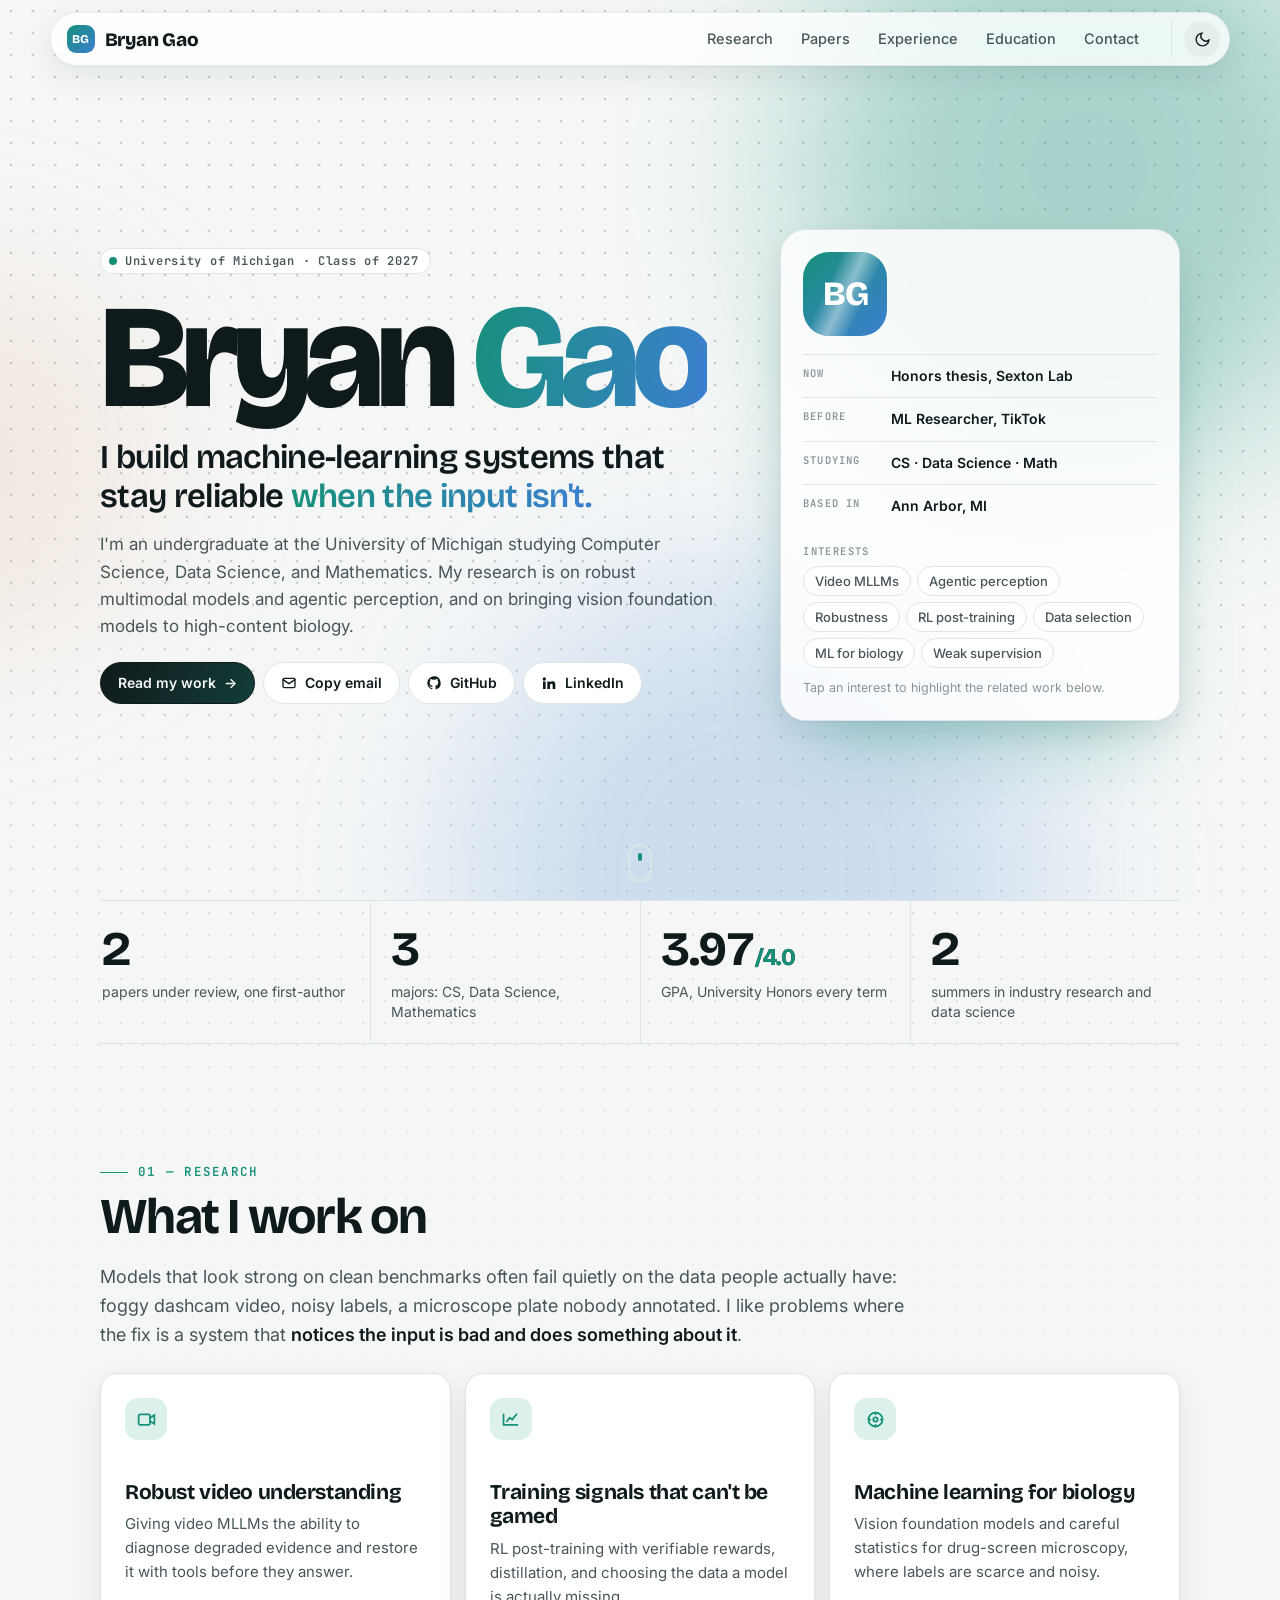
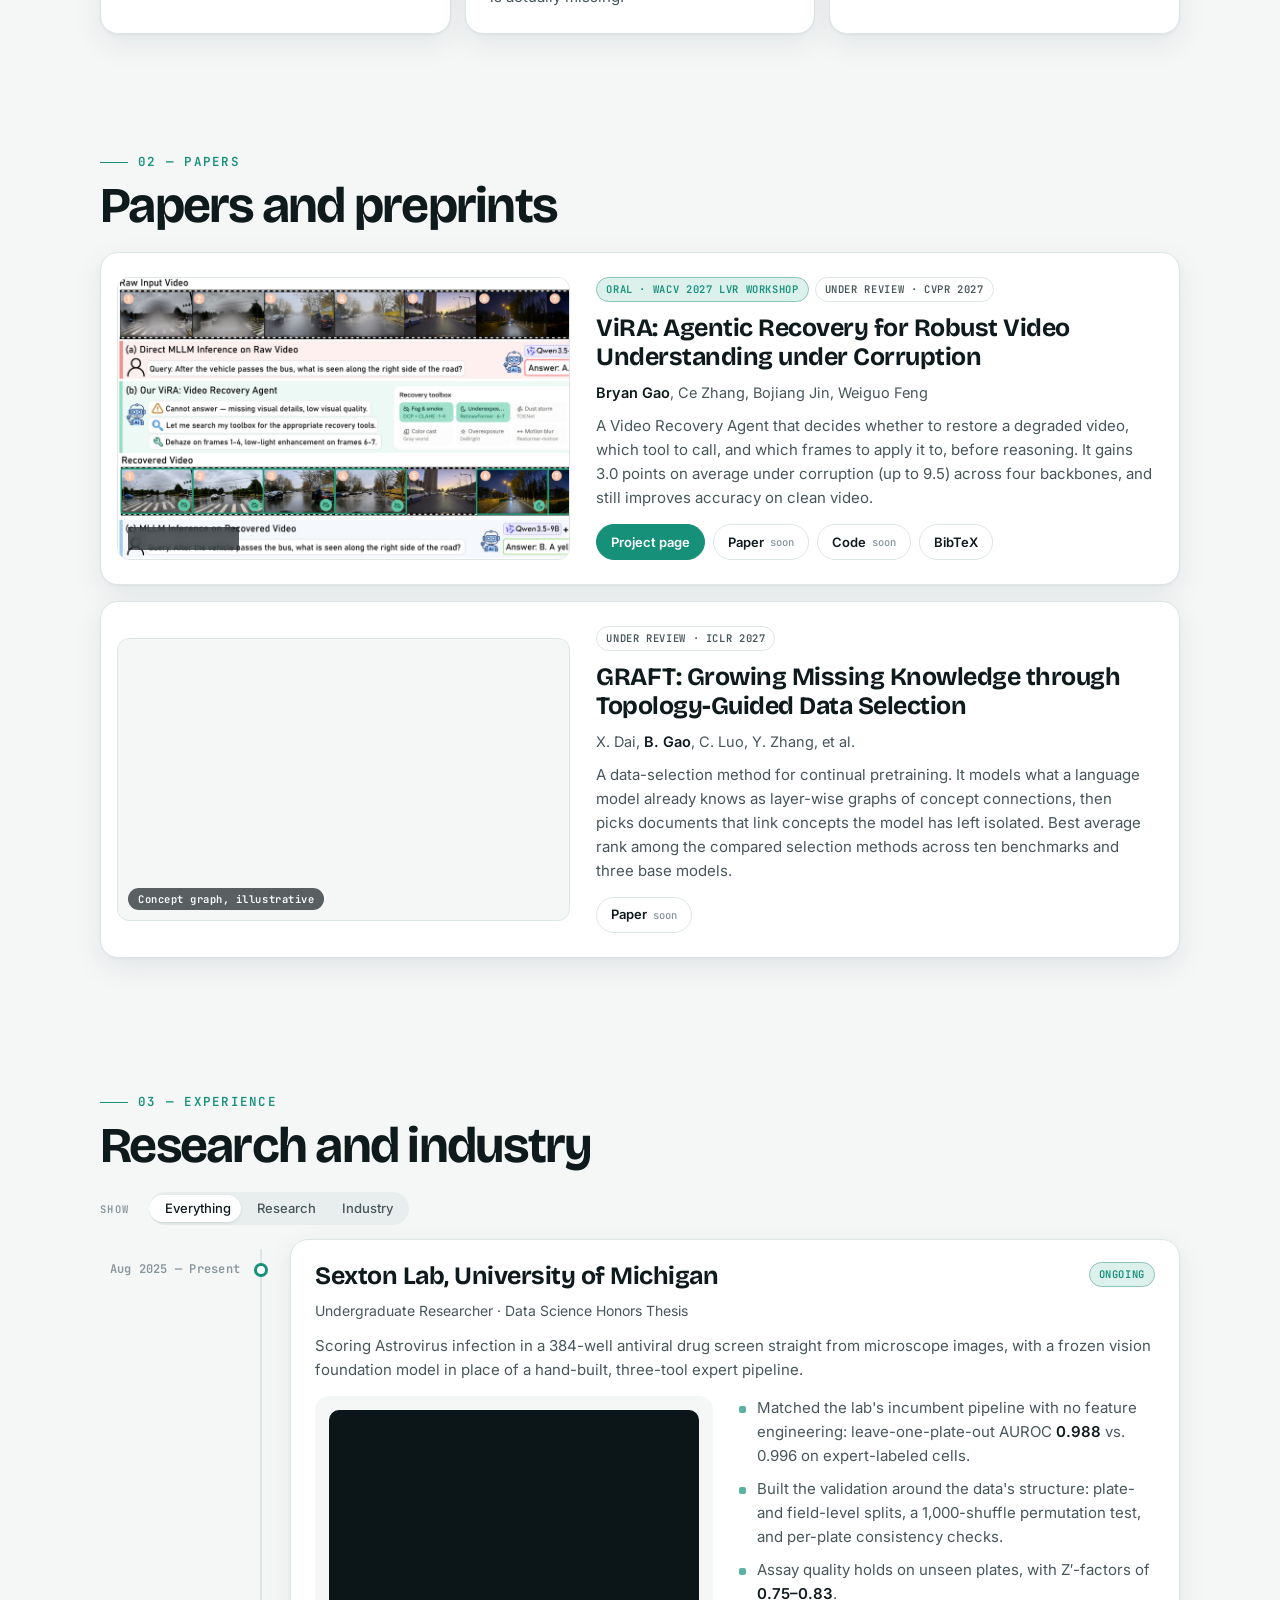
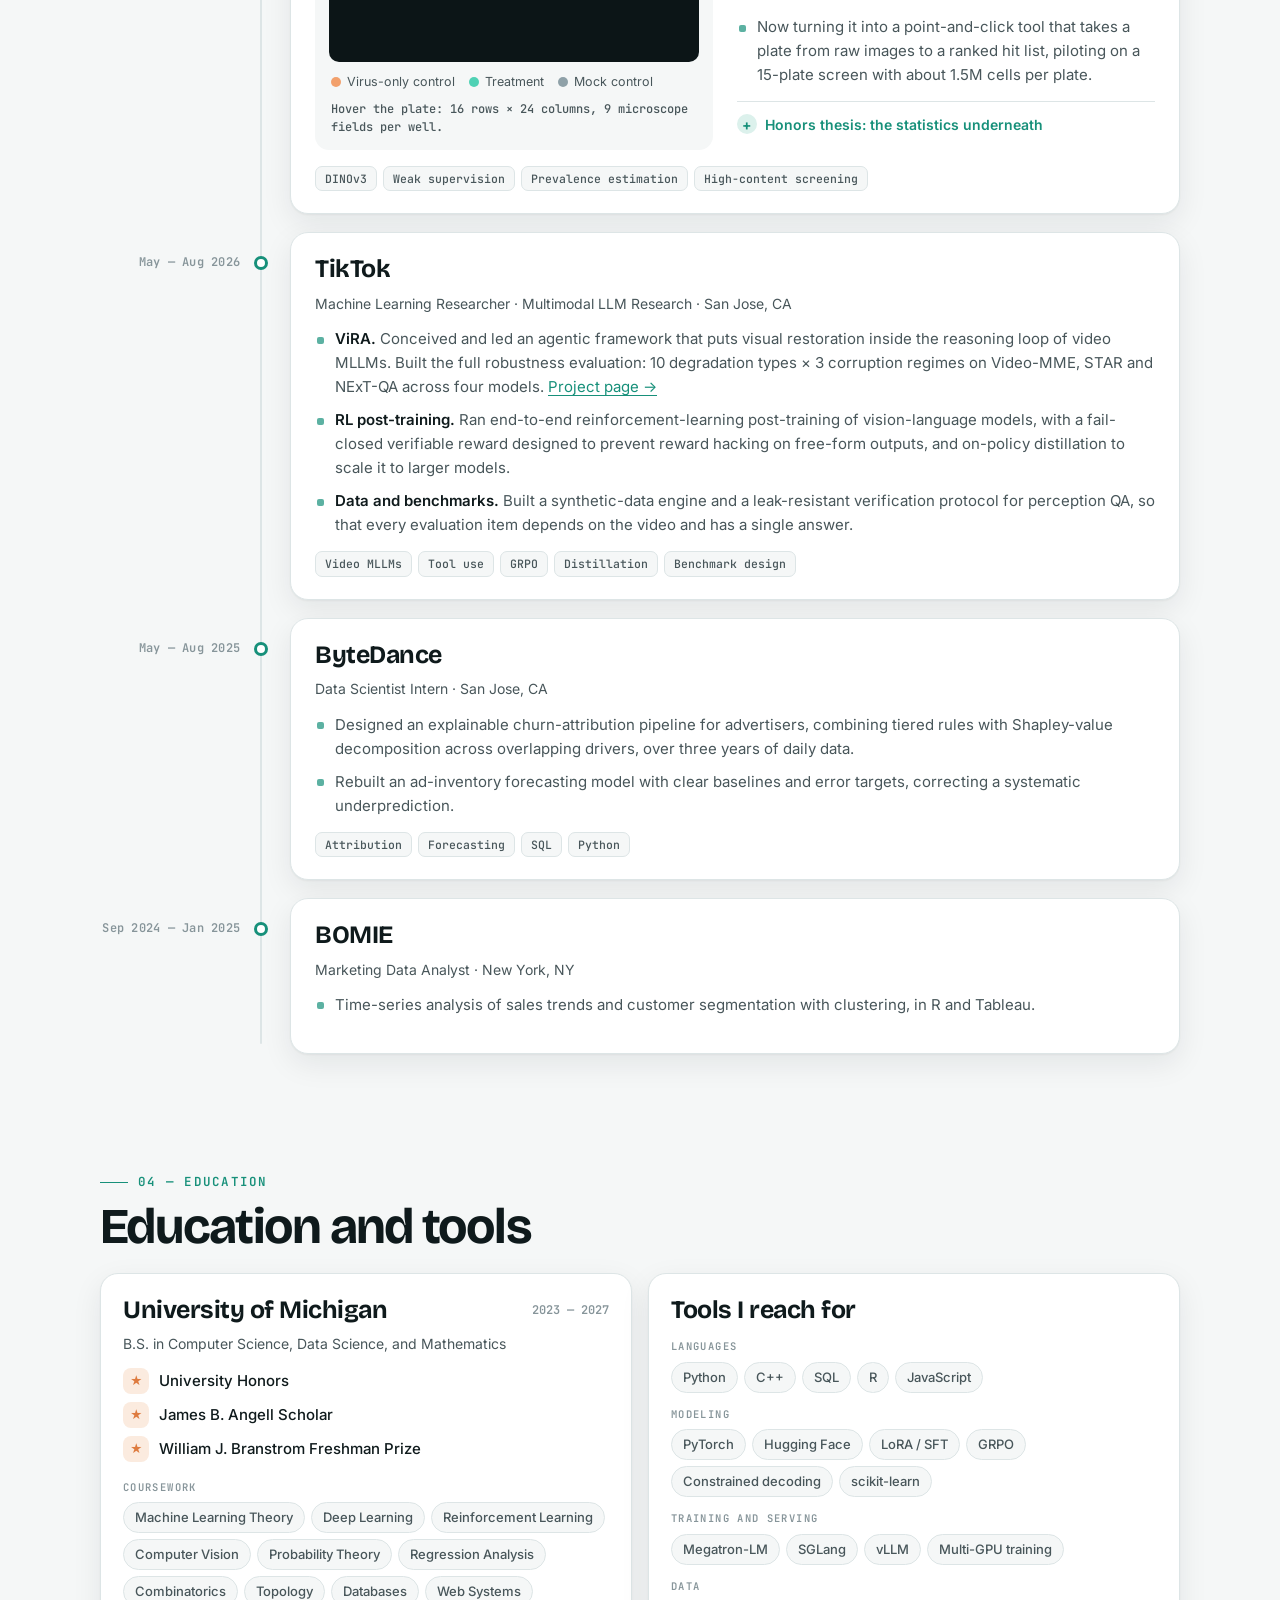
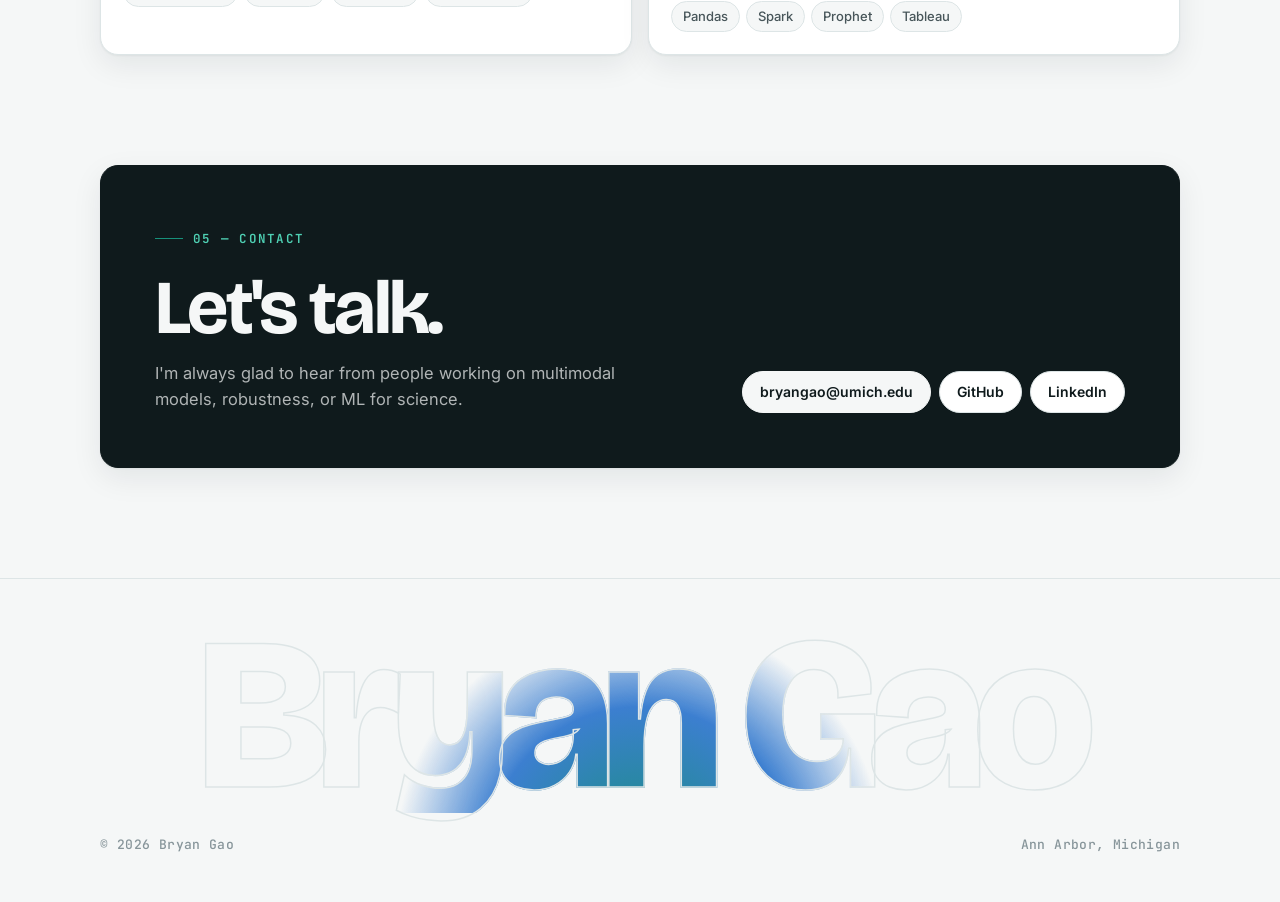
==== index.html @ 1fd85a2d "Personal site and ViRA project page" ====
<!doctype html>
<html lang="en">
<head>
<meta charset="utf-8">
<meta name="viewport" content="width=device-width, initial-scale=1">
<title>Bryan Gao</title>
<meta name="description" content="Bryan Gao — undergraduate at the University of Michigan working on robust multimodal models and machine learning for biology.">
<meta property="og:title" content="Bryan Gao">
<meta property="og:description" content="Robust multimodal models, agentic perception, and machine learning for high-content biology.">
<link rel="icon" href="assets/img/favicon.svg" type="image/svg+xml">
<link rel="preconnect" href="https://fonts.googleapis.com">
<link rel="preconnect" href="https://fonts.gstatic.com" crossorigin>
<link href="https://fonts.googleapis.com/css2?family=Bricolage+Grotesque:opsz,wght@12..96,500..800&family=Inter:wght@400;500;600;700&family=JetBrains+Mono:wght@400;500;600&display=swap" rel="stylesheet">
<link rel="stylesheet" href="assets/home.css?v=2">
<script>document.documentElement.classList.add('js');try{var t=localStorage.getItem('bg-theme');if(t)document.documentElement.dataset.theme=t;}catch(e){}</script>
</head>
<body id="top">
<div class="progress" id="progress"></div>

<nav class="island" id="island" aria-label="Main">
  <a class="brand" href="#top"><span class="mono-mark">BG</span>Bryan Gao</a>
  <div class="links" id="navlinks">
    <span class="pill" id="pill"></span>
    <a href="#research">Research</a>
    <a href="#papers">Papers</a>
    <a href="#experience">Experience</a>
    <a href="#education">Education</a>
    <a href="#contact">Contact</a>
  </div>
  <div class="tools">
    <button class="ib" id="theme" aria-label="Toggle dark mode" title="Toggle theme (D)">
      <svg viewBox="0 0 24 24" fill="none" stroke="currentColor" stroke-width="2" stroke-linecap="round"><path d="M21 12.8A9 9 0 1 1 11.2 3a7 7 0 0 0 9.8 9.8z"/></svg>
    </button>
  </div>
</nav>

<header class="hero">
  <div class="aurora" aria-hidden="true"><i></i><i></i><i></i></div>
  <div class="w">
    <div class="hero-main">
      <div class="venue" data-r><i></i>University of Michigan · Class of 2027</div>
      <h1 class="name" aria-label="Bryan Gao"><span class="ln">Bryan</span> <span class="ln">Gao</span></h1>
      <p class="kicker" data-r>I build machine-learning systems that stay reliable <em>when the input isn't.</em></p>
      <p class="tag" data-r>I'm an undergraduate at the University of Michigan studying Computer Science, Data Science, and Mathematics. My research is on robust multimodal models and agentic perception, and on bringing vision foundation models to high-content biology.</p>
      <div class="cta" data-r>
        <a class="btn pri" href="#papers">Read my work <span aria-hidden="true">→</span></a>
        <button class="btn" id="copyMail" data-mail="bryangao@umich.edu">
          <svg viewBox="0 0 24 24" fill="none" stroke="currentColor" stroke-width="2" stroke-linecap="round"><rect x="3" y="5" width="18" height="14" rx="2"/><path d="M3 7l9 6 9-6"/></svg><span>Copy email</span></button>
        <a class="btn" href="https://github.com/bg3495" rel="noopener">
          <svg viewBox="0 0 24 24" fill="currentColor"><path d="M12 2a10 10 0 0 0-3.2 19.5c.5.1.7-.2.7-.5v-1.7c-2.8.6-3.4-1.3-3.4-1.3-.5-1.2-1.1-1.5-1.1-1.5-.9-.6.1-.6.1-.6 1 .1 1.5 1 1.5 1 .9 1.5 2.3 1.1 2.9.8.1-.6.3-1.1.6-1.3-2.2-.3-4.6-1.1-4.6-5a3.9 3.9 0 0 1 1-2.7 3.6 3.6 0 0 1 .1-2.7s.8-.3 2.8 1a9.6 9.6 0 0 1 5 0c1.9-1.3 2.8-1 2.8-1 .4 1 .4 1.9.1 2.7a3.9 3.9 0 0 1 1 2.7c0 3.9-2.3 4.7-4.6 5 .4.3.7.9.7 1.9V21c0 .3.2.6.7.5A10 10 0 0 0 12 2z"/></svg>GitHub</a>
        <a class="btn" href="https://www.linkedin.com/in/bryan-gao" rel="noopener">
          <svg viewBox="0 0 24 24" fill="currentColor"><path d="M4.98 3.5a2.5 2.5 0 1 1 0 5 2.5 2.5 0 0 1 0-5zM3 9.75h4V21H3zM9.5 9.75h3.8v1.6h.05c.53-1 1.83-1.9 3.75-1.9 4 0 4.4 2.5 4.4 5.8V21h-4v-5c0-1.3 0-3-1.85-3s-2.15 1.4-2.15 2.9V21h-4z"/></svg>LinkedIn</a>
      </div>
    </div>

    <aside class="card idcard" id="idcard" data-r aria-label="At a glance">
      <div class="avatar" aria-hidden="true"><span>BG</span></div>
      <div class="idrows">
        <div><span>Now</span><b>Honors thesis, Sexton Lab</b></div>
        <div><span>Before</span><b>ML Researcher, TikTok</b></div>
        <div><span>Studying</span><b>CS · Data Science · Math</b></div>
        <div><span>Based in</span><b>Ann Arbor, MI</b></div>
      </div>
      <div class="focus" id="focus">
        <span class="lab">Interests</span>
        <div class="chips">
          <button data-k="vlm" aria-pressed="false">Video MLLMs</button>
          <button data-k="agent" aria-pressed="false">Agentic perception</button>
          <button data-k="robust" aria-pressed="false">Robustness</button>
          <button data-k="rl" aria-pressed="false">RL post-training</button>
          <button data-k="data" aria-pressed="false">Data selection</button>
          <button data-k="bio" aria-pressed="false">ML for biology</button>
          <button data-k="stats" aria-pressed="false">Weak supervision</button>
        </div>
        <p class="hint">Tap an interest to highlight the related work below.</p>
      </div>
    </aside>
  </div>
  <a class="scroll-cue" href="#after" aria-label="Scroll down"></a>
</header>

<main id="after">
  <div class="w">
    <div class="stats" data-r>
      <div><b><span data-count="2">0</span></b><span>papers under review, one first-author</span></div>
      <div><b><span data-count="3">0</span></b><span>majors: CS, Data Science, Mathematics</span></div>
      <div><b><span data-count="3.97" data-dec="2">0</span><small>/4.0</small></b><span>GPA, University Honors every term</span></div>
      <div><b><span data-count="2">0</span></b><span>summers in industry research and data science</span></div>
    </div>

    <!-- research -->
    <section class="sec" id="research">
      <div class="sec-head" data-r><div class="no">01 — RESEARCH</div><h2>What I work on</h2></div>
      <p class="lead" data-r>Models that look strong on clean benchmarks often fail quietly on the data people actually have: foggy dashcam video, noisy labels, a microscope plate nobody annotated. I like problems where the fix is a system that <b>notices the input is bad and does something about it</b>.</p>
      <div class="three">
        <article class="card pillar" data-r data-tags="vlm agent robust">
          <span class="ico"><svg viewBox="0 0 24 24" fill="none" stroke="currentColor" stroke-width="2" stroke-linecap="round"><rect x="3" y="6" width="13" height="12" rx="2"/><path d="M16 10l5-3v10l-5-3"/></svg></span>
          <h4>Robust video understanding</h4>
          <p>Giving video MLLMs the ability to diagnose degraded evidence and restore it with tools before they answer.</p>
        </article>
        <article class="card pillar" data-r data-tags="rl data vlm">
          <span class="ico"><svg viewBox="0 0 24 24" fill="none" stroke="currentColor" stroke-width="2" stroke-linecap="round"><path d="M4 18V6M4 18h16M8 14l3-4 3 2 5-6"/></svg></span>
          <h4>Training signals that can't be gamed</h4>
          <p>RL post-training with verifiable rewards, distillation, and choosing the data a model is actually missing.</p>
        </article>
        <article class="card pillar" data-r data-tags="bio stats robust">
          <span class="ico"><svg viewBox="0 0 24 24" fill="none" stroke="currentColor" stroke-width="2" stroke-linecap="round"><circle cx="12" cy="12" r="8"/><circle cx="12" cy="12" r="2.5"/><path d="M12 4v2M12 18v2M4 12h2M18 12h2"/></svg></span>
          <h4>Machine learning for biology</h4>
          <p>Vision foundation models and careful statistics for drug-screen microscopy, where labels are scarce and noisy.</p>
        </article>
      </div>
    </section>

    <!-- papers -->
    <section class="sec" id="papers">
      <div class="sec-head" data-r><div class="no">02 — PAPERS</div><h2>Papers and preprints</h2></div>

      <article class="card paper" data-r data-tags="vlm agent robust">
        <a class="thumb" href="vira/" aria-label="Open the ViRA project page">
          <img src="assets/img/vira-teaser.jpg" alt="ViRA overview figure: a degraded video, the recovery agent's tool calls, and the recovered video." loading="lazy">
          <span class="chip">Project page →</span>
        </a>
        <div class="pbody">
          <div class="status"><span class="st ok">Oral · WACV 2027 LVR Workshop</span><span class="st">Under review · CVPR 2027</span></div>
          <h3><a href="vira/">ViRA: Agentic Recovery for Robust Video Understanding under Corruption</a></h3>
          <p class="auth"><b>Bryan Gao</b>, Ce Zhang, Bojiang Jin, Weiguo Feng</p>
          <p class="sum">A Video Recovery Agent that decides whether to restore a degraded video, which tool to call, and which frames to apply it to, before reasoning. It gains 3.0 points on average under corruption (up to 9.5) across four backbones, and still improves accuracy on clean video.</p>
          <div class="plinks">
            <a class="sbtn pri" href="vira/">Project page</a>
            <button class="sbtn" data-soon="Paper link coming soon">Paper <small>soon</small></button>
            <button class="sbtn" data-soon="Code will be released">Code <small>soon</small></button>
            <button class="sbtn" data-bib="vira">BibTeX</button>
          </div>
        </div>
      </article>

      <article class="card paper" data-r data-tags="data">
        <div class="thumb graft" id="graft" aria-hidden="true"><canvas></canvas><span class="chip">Concept graph, illustrative</span></div>
        <div class="pbody">
          <div class="status"><span class="st">Under review · ICLR 2027</span></div>
          <h3>GRAFT: Growing Missing Knowledge through Topology-Guided Data Selection</h3>
          <p class="auth">X. Dai, <b>B. Gao</b>, C. Luo, Y. Zhang, et al.</p>
          <p class="sum">A data-selection method for continual pretraining. It models what a language model already knows as layer-wise graphs of concept connections, then picks documents that link concepts the model has left isolated. Best average rank among the compared selection methods across ten benchmarks and three base models.</p>
          <div class="plinks">
            <button class="sbtn" data-soon="Paper link coming soon">Paper <small>soon</small></button>
          </div>
        </div>
      </article>
    </section>

    <!-- experience -->
    <section class="sec" id="experience">
      <div class="sec-head" data-r><div class="no">03 — EXPERIENCE</div><h2>Research and industry</h2></div>
      <div class="ctl" data-r>
        <span class="lab">Show</span>
        <div class="seg" id="expSeg"><span class="knob"></span>
          <button data-v="all" aria-pressed="true">Everything</button>
          <button data-v="research" aria-pressed="false">Research</button>
          <button data-v="industry" aria-pressed="false">Industry</button>
        </div>
      </div>

      <div class="timeline" id="timeline">
        <span class="rail"><i id="railFill"></i></span>

        <article class="tl" data-kind="research" data-tags="bio stats robust" data-r>
          <span class="dot live"></span>
          <div class="when">Aug 2025 — Present</div>
          <div class="card tlc">
            <div class="top"><div><h3>Sexton Lab, University of Michigan</h3><p class="role">Undergraduate Researcher · Data Science Honors Thesis</p></div><span class="st ok">Ongoing</span></div>
            <p class="sum">Scoring Astrovirus infection in a 384-well antiviral drug screen straight from microscope images, with a frozen vision foundation model in place of a hand-built, three-tool expert pipeline.</p>

            <div class="lab-grid">
              <div class="plate-wrap">
                <div class="plate" id="plate" role="img" aria-label="Layout of a 384-well plate: virus-only controls in column 1, treatment wells in columns 2 to 22, mock controls in columns 23 and 24."></div>
                <div class="legend"><span><i class="v"></i>Virus-only control</span><span><i class="t"></i>Treatment</span><span><i class="m"></i>Mock control</span></div>
                <p class="plate-read" id="plateRead">Hover the plate: 16 rows × 24 columns, 9 microscope fields per well.</p>
              </div>
              <div>
                <ul class="pts">
                  <li>Matched the lab's incumbent pipeline with no feature engineering: leave-one-plate-out AUROC <b>0.988</b> vs. 0.996 on expert-labeled cells.</li>
                  <li>Built the validation around the data's structure: plate- and field-level splits, a 1,000-shuffle permutation test, and per-plate consistency checks.</li>
                  <li>Assay quality holds on unseen plates, with Z′-factors of <b>0.75–0.83</b>.</li>
                  <li>Now turning it into a point-and-click tool that takes a plate from raw images to a ranked hit list, piloting on a 15-plate screen with about 1.5M cells per plate.</li>
                </ul>
                <details class="more">
                  <summary>Honors thesis: the statistics underneath</summary>
                  <p>A virus-only control well still contains uninfected cells, so using wells as labels bakes in label noise. The thesis treats this as inference under weak supervision: modeling the label noise with a mixture model, estimating per-well infection prevalence with calibrated uncertainty, handling plate effects hierarchically, and making hit calling an error-controlled procedure.</p>
                </details>
              </div>
            </div>
            <div class="tags"><span>DINOv3</span><span>Weak supervision</span><span>Prevalence estimation</span><span>High-content screening</span></div>
          </div>
        </article>

        <article class="tl" data-kind="research" data-tags="vlm agent robust rl data" data-r>
          <span class="dot"></span>
          <div class="when">May — Aug 2026</div>
          <div class="card tlc">
            <div class="top"><div><h3>TikTok</h3><p class="role">Machine Learning Researcher · Multimodal LLM Research · San Jose, CA</p></div></div>
            <ul class="pts">
              <li><b>ViRA.</b> Conceived and led an agentic framework that puts visual restoration inside the reasoning loop of video MLLMs. Built the full robustness evaluation: 10 degradation types × 3 corruption regimes on Video-MME, STAR and NExT-QA across four models. <a href="vira/">Project page →</a></li>
              <li><b>RL post-training.</b> Ran end-to-end reinforcement-learning post-training of vision-language models, with a fail-closed verifiable reward designed to prevent reward hacking on free-form outputs, and on-policy distillation to scale it to larger models.</li>
              <li><b>Data and benchmarks.</b> Built a synthetic-data engine and a leak-resistant verification protocol for perception QA, so that every evaluation item depends on the video and has a single answer.</li>
            </ul>
            <div class="tags"><span>Video MLLMs</span><span>Tool use</span><span>GRPO</span><span>Distillation</span><span>Benchmark design</span></div>
          </div>
        </article>

        <article class="tl" data-kind="industry" data-tags="data stats" data-r>
          <span class="dot"></span>
          <div class="when">May — Aug 2025</div>
          <div class="card tlc">
            <div class="top"><div><h3>ByteDance</h3><p class="role">Data Scientist Intern · San Jose, CA</p></div></div>
            <ul class="pts">
              <li>Designed an explainable churn-attribution pipeline for advertisers, combining tiered rules with Shapley-value decomposition across overlapping drivers, over three years of daily data.</li>
              <li>Rebuilt an ad-inventory forecasting model with clear baselines and error targets, correcting a systematic underprediction.</li>
            </ul>
            <div class="tags"><span>Attribution</span><span>Forecasting</span><span>SQL</span><span>Python</span></div>
          </div>
        </article>

        <article class="tl" data-kind="industry" data-tags="stats" data-r>
          <span class="dot"></span>
          <div class="when">Sep 2024 — Jan 2025</div>
          <div class="card tlc">
            <div class="top"><div><h3>BOMIE</h3><p class="role">Marketing Data Analyst · New York, NY</p></div></div>
            <ul class="pts">
              <li>Time-series analysis of sales trends and customer segmentation with clustering, in R and Tableau.</li>
            </ul>
          </div>
        </article>
      </div>
    </section>

    <!-- education -->
    <section class="sec" id="education">
      <div class="sec-head" data-r><div class="no">04 — EDUCATION</div><h2>Education and tools</h2></div>
      <div class="two">
        <div class="card edu" data-r>
          <div class="top"><div><h3>University of Michigan</h3><p class="role">B.S. in Computer Science, Data Science, and Mathematics</p></div><span class="when2">2023 — 2027</span></div>
          <div class="awards">
            <span>University Honors</span><span>James B. Angell Scholar</span><span>William J. Branstrom Freshman Prize</span>
          </div>
          <span class="lab">Coursework</span>
          <div class="tags big"><span>Machine Learning Theory</span><span>Deep Learning</span><span>Reinforcement Learning</span><span>Computer Vision</span><span>Probability Theory</span><span>Regression Analysis</span><span>Combinatorics</span><span>Topology</span><span>Databases</span><span>Web Systems</span></div>
        </div>
        <div class="card edu" data-r>
          <h3>Tools I reach for</h3>
          <div class="skill"><span class="lab">Languages</span><div class="tags big"><span>Python</span><span>C++</span><span>SQL</span><span>R</span><span>JavaScript</span></div></div>
          <div class="skill"><span class="lab">Modeling</span><div class="tags big"><span>PyTorch</span><span>Hugging Face</span><span>LoRA / SFT</span><span>GRPO</span><span>Constrained decoding</span><span>scikit-learn</span></div></div>
          <div class="skill"><span class="lab">Training and serving</span><div class="tags big"><span>Megatron-LM</span><span>SGLang</span><span>vLLM</span><span>Multi-GPU training</span></div></div>
          <div class="skill"><span class="lab">Data</span><div class="tags big"><span>Pandas</span><span>Spark</span><span>Prophet</span><span>Tableau</span></div></div>
        </div>
      </div>
    </section>

    <!-- contact -->
    <section class="sec" id="contact">
      <div class="card contact" data-r>
        <div>
          <div class="no">05 — CONTACT</div>
          <h2>Let's talk.</h2>
          <p>I'm always glad to hear from people working on multimodal models, robustness, or ML for science.</p>
        </div>
        <div class="cta">
          <a class="btn pri" href="mailto:bryangao@umich.edu">bryangao@umich.edu</a>
          <a class="btn" href="https://github.com/bg3495" rel="noopener">GitHub</a>
          <a class="btn" href="https://www.linkedin.com/in/bryan-gao" rel="noopener">LinkedIn</a>
        </div>
      </div>
    </section>
  </div>
</main>

<footer><div class="wordmark" id="wordmark" aria-hidden="true">Bryan Gao</div><div class="w"><span>© 2026 Bryan Gao</span><span>Ann Arbor, Michigan</span></div></footer>

<button class="totop" id="totop" aria-label="Back to top"><svg viewBox="0 0 24 24" fill="none" stroke="currentColor" stroke-width="2.4" stroke-linecap="round"><path d="M12 19V5M5 12l7-7 7 7"/></svg></button>
<div class="modal" id="modal" role="dialog" aria-modal="true" aria-label="BibTeX"><div class="card box"><pre id="bibText"></pre><div class="row"><button class="sbtn pri" id="bibCopy">Copy</button><button class="sbtn" id="bibClose">Close</button></div></div></div>
<div class="toast" id="toast"></div>
<div class="tip" id="tip"></div>
<script src="assets/home.js?v=1"></script>
</body>
</html>
---- assets/home.css ----
/* ViRA project page.  teal = ViRA / recovered evidence, orange = ViRA-ZS, slate = direct inference, rose = degraded / wrong. */
:root {
  --bg: #f5f7f7; --surface: #ffffff; --ink: #0f1a1c; --text: #48565a; --faint: #87959a; --line: #dde5e6;
  --acc: #17907a; --acc-soft: #dcf1ec; --zs: #de7b3f; --zs-soft: #fbebdf; --direct: #9aa5ab; --direct-soft: #edf0f2;
  --bad: #c7433f; --bad-soft: #fae5e3; --sky: #3c7fd0; --sky-soft: #e3eefb; --on: #ffffff;
  --display: "Inter", "Segoe UI", system-ui, sans-serif; --head: "Bricolage Grotesque", "Inter", system-ui, sans-serif; --mono: "JetBrains Mono", ui-monospace, Consolas, monospace;
  --shadow: 0 1px 2px rgba(15, 30, 35, .05), 0 10px 30px rgba(15, 30, 35, .08);
  --r: 18px;
}
@media (prefers-color-scheme: dark) { :root:not([data-theme="light"]) {
  --bg: #0a1113; --surface: #121c1f; --ink: #eef6f5; --text: #b3c2c3; --faint: #74868a; --line: #24343a;
  --acc: #4fd1b4; --acc-soft: #0f302a; --zs: #f2a06c; --zs-soft: #3a2515; --direct: #7d8b91; --direct-soft: #1c272b;
  --bad: #f08a83; --bad-soft: #3a1c1b; --sky: #7eb0f2; --sky-soft: #13253b; --on: #0a1113; color-scheme: dark;
  --shadow: 0 1px 2px rgba(0,0,0,.4), 0 14px 34px rgba(0,0,0,.34); } }
:root[data-theme="dark"] {
  --bg: #0a1113; --surface: #121c1f; --ink: #eef6f5; --text: #b3c2c3; --faint: #74868a; --line: #24343a;
  --acc: #4fd1b4; --acc-soft: #0f302a; --zs: #f2a06c; --zs-soft: #3a2515; --direct: #7d8b91; --direct-soft: #1c272b;
  --bad: #f08a83; --bad-soft: #3a1c1b; --sky: #7eb0f2; --sky-soft: #13253b; --on: #0a1113; color-scheme: dark;
  --shadow: 0 1px 2px rgba(0,0,0,.4), 0 14px 34px rgba(0,0,0,.34); }

* { box-sizing: border-box; }
html { scroll-behavior: smooth; scroll-padding-top: 88px; }
body { position: relative; margin: 0; background: var(--bg); color: var(--text); font: 400 16.5px/1.6 var(--display); -webkit-font-smoothing: antialiased; overflow-x: hidden; }
body::before { content: ""; position: absolute; z-index: -1; inset: 0 0 auto 0; height: 1400px; pointer-events: none;
  background: radial-gradient(circle, color-mix(in srgb, var(--ink) 18%, transparent) 1.1px, transparent 1.7px) 0 0 / 22px 22px;
  -webkit-mask-image: linear-gradient(180deg, #000 40%, transparent); mask-image: linear-gradient(180deg, #000 40%, transparent); }
a { color: var(--acc); text-underline-offset: 3px; text-decoration-thickness: 1px; }
img { max-width: 100%; height: auto; display: block; }
button { font: inherit; color: inherit; cursor: pointer; }
:focus-visible { outline: 2px solid var(--acc); outline-offset: 2px; border-radius: 6px; }
.w { max-width: 1120px; margin: 0 auto; padding-inline: 20px; }
p { margin: 0; } figure { margin: 0; }
b, strong { color: var(--ink); font-weight: 600; }
.mono { font-family: var(--mono); }
html.js [data-r] { opacity: 0; transform: translateY(18px); transition: opacity .7s ease, transform .7s cubic-bezier(.2,.7,.2,1); }
html.js [data-r].in { opacity: 1; transform: none; }
@media (prefers-reduced-motion: reduce) { html.js [data-r] { opacity: 1; transform: none; transition: none; } html { scroll-behavior: auto; } }

/* progress bar */
.progress { position: fixed; top: 0; left: 0; height: 3px; width: 100%; transform-origin: 0 50%; transform: scaleX(0); background: linear-gradient(90deg, var(--acc), var(--sky)); z-index: 60; }

/* nav island */
.island { position: fixed; top: 12px; left: 50%; z-index: 40; transform: translateX(-50%); width: min(1180px, calc(100% - 24px)); height: 54px; display: flex; align-items: center; gap: 12px; padding: 0 9px 0 16px; border-radius: 999px;
  background: color-mix(in srgb, var(--surface) 80%, transparent); -webkit-backdrop-filter: blur(16px) saturate(1.5); backdrop-filter: blur(16px) saturate(1.5); box-shadow: var(--shadow); border: 1px solid color-mix(in srgb, var(--line) 70%, transparent); font: 500 14.5px/1 var(--display); transition: transform .35s ease; }
.island.hide { transform: translate(-50%, -84px); }
.brand { display: inline-flex; align-items: center; gap: 10px; margin-right: auto; font: 800 19px/1 var(--head); letter-spacing: -0.01em; color: var(--ink); text-decoration: none; white-space: nowrap; }
.brand .mark { width: 28px; height: 28px; }
.island .links { position: relative; display: flex; align-items: center; }
.island .links a { position: relative; z-index: 1; padding: 10px 14px; border-radius: 999px; color: var(--text); text-decoration: none; white-space: nowrap; transition: color .25s; }
.island .links a:hover { color: var(--ink); } .island .links a.cur { color: var(--bg); }
.island .pill { position: absolute; left: 0; top: 50%; height: 36px; margin-top: -18px; width: 0; border-radius: 999px; background: var(--ink); opacity: 0; transition: transform .45s cubic-bezier(.3,.8,.2,1), width .45s cubic-bezier(.3,.8,.2,1), opacity .25s; }
.island .tools { display: flex; align-items: center; gap: 6px; margin-left: 6px; padding-left: 12px; border-left: 1px solid var(--line); }
.ib { width: 36px; height: 36px; border-radius: 50%; border: 0; padding: 0; display: grid; place-items: center; background: color-mix(in srgb, var(--line) 55%, transparent); color: var(--ink); transition: background .2s, transform .2s; }
.ib:hover { background: var(--line); } .ib:active { transform: scale(.92); } .ib svg { width: 17px; height: 17px; }
.island .menu { display: none; }
.sheet { position: fixed; top: 74px; left: 12px; right: 12px; z-index: 39; padding: 10px; border-radius: 22px; background: var(--surface); border: 1px solid var(--line); box-shadow: var(--shadow); display: grid; gap: 2px; transform: translateY(-10px); opacity: 0; pointer-events: none; transition: .25s; }
.sheet.open { transform: none; opacity: 1; pointer-events: auto; }
.sheet a { padding: 12px 14px; border-radius: 12px; color: var(--ink); text-decoration: none; font-weight: 500; }
.sheet a:hover { background: var(--bg); }
@media (max-width: 900px) { .island .links { display: none; } .island .menu { display: grid; } }

/* toc rail */
.toc { position: fixed; left: 22px; top: 150px; width: 170px; z-index: 5; display: none; font: 500 13px/1.3 var(--display); opacity: 0; transition: opacity .4s; }
.toc.show { opacity: 1; }
.toc .lab { font: 600 10.5px/1 var(--mono); letter-spacing: .14em; text-transform: uppercase; color: var(--faint); margin-bottom: 10px; padding-left: 12px; }
.toc a { display: flex; gap: 9px; padding: 6px 0 6px 12px; border-left: 2px solid var(--line); color: var(--faint); text-decoration: none; transition: color .2s, border-color .2s; }
.toc a i { font: 500 11px/1.5 var(--mono); font-style: normal; } .toc a:hover { color: var(--ink); } .toc a.cur { color: var(--ink); border-left-color: var(--acc); }
@media (min-width: 1480px) { .toc { display: block; } }

/* hero */
.hero { position: relative; min-height: 100vh; min-height: 100svh; display: flex; align-items: center; padding: 110px 0 60px; overflow: clip; }
.hero .w { display: grid; grid-template-columns: minmax(0, 1.15fr) minmax(0, 1fr); gap: 48px; align-items: center; width: 100%; }
.venue { display: inline-flex; align-items: center; gap: 8px; padding: 6px 12px 6px 8px; border-radius: 999px; border: 1px solid var(--line); background: var(--surface); font: 600 12px/1 var(--mono); letter-spacing: .06em; color: var(--text); margin-bottom: 22px; }
.venue i { width: 8px; height: 8px; border-radius: 50%; background: var(--acc); box-shadow: 0 0 0 0 var(--acc); animation: ping 2.2s infinite; }
@keyframes ping { 0% { box-shadow: 0 0 0 0 color-mix(in srgb, var(--acc) 60%, transparent); } 80%,100% { box-shadow: 0 0 0 10px transparent; } }
.title { display: flex; align-items: center; gap: 16px; margin: 0 0 16px; }
.title .mark { width: clamp(46px, 6.4vw, 88px); height: auto; flex: none; }
.title span { font: 800 clamp(64px, 10vw, 132px)/0.86 var(--head); letter-spacing: -0.05em; color: var(--ink); display: inline-flex; }
.title span b { display: inline-block; font-weight: 800; color: inherit; animation: defog 1.6s cubic-bezier(.2,.7,.2,1) both; }
.title span b:nth-child(2) { animation-delay: .12s } .title span b:nth-child(3) { animation-delay: .24s } .title span b:nth-child(4) { animation-delay: .36s }
@keyframes defog { 0% { filter: blur(14px); opacity: 0; transform: translateY(12px) scale(1.06); } 60% { opacity: 1; } 100% { filter: blur(0); opacity: 1; transform: none; } }
.kicker { font: 600 clamp(21px, 2.4vw, 30px)/1.2 var(--head); letter-spacing: -0.02em; color: var(--ink); margin: 0 0 14px; max-width: 18em; }
.kicker em { font-style: normal; background: linear-gradient(90deg, var(--acc), var(--sky)); -webkit-background-clip: text; background-clip: text; color: transparent; }
.tag { font-size: 17px; max-width: 34em; margin-bottom: 22px; }
.typed { font-family: var(--mono); font-size: 14px; color: var(--acc); min-height: 22px; margin-bottom: 22px; }
.typed::after { content: "▍"; animation: blink 1s steps(1) infinite; margin-left: 1px; }
@keyframes blink { 50% { opacity: 0; } }
.authors { font: 500 16px/1.7 var(--display); color: var(--ink); margin-bottom: 4px; }
.authors a { color: var(--ink); text-decoration: none; border-bottom: 1px dashed var(--line); } .authors a:hover { border-bottom-color: var(--acc); }
.authors sup { color: var(--acc); font: 600 11px var(--mono); margin-left: 1px; }
.affils { display: flex; flex-wrap: wrap; gap: 6px 16px; font-size: 14px; color: var(--text); margin-bottom: 4px; }
.affils span sup { color: var(--acc); font: 600 11px var(--mono); margin-right: 3px; }
.eq { font-size: 13px; color: var(--faint); margin-bottom: 24px; }
.cta { display: flex; flex-wrap: wrap; gap: 8px; }
.btn { position: relative; display: inline-flex; align-items: center; gap: 8px; height: 42px; padding: 0 17px; border-radius: 999px; font: 600 14px/1 var(--display); text-decoration: none; border: 1px solid var(--line); background: var(--surface); color: var(--ink); transition: border-color .2s, transform .2s, box-shadow .2s; overflow: hidden; }
.btn:hover { border-color: var(--acc); transform: translateY(-2px); box-shadow: var(--shadow); }
.btn:active { transform: translateY(0) scale(.97); }
.btn svg { width: 16px; height: 16px; flex: none; }
.btn small { font: 500 11px/1 var(--mono); color: var(--faint); }
.btn.pri { background: var(--ink); border-color: var(--ink); color: var(--bg); }
.btn .rip { position: absolute; border-radius: 50%; transform: scale(0); background: color-mix(in srgb, var(--acc) 35%, transparent); animation: rip .6s ease-out forwards; pointer-events: none; }
@keyframes rip { to { transform: scale(4); opacity: 0; } }

/* hero lens */
.lens-card { position: relative; border-radius: 26px; background: var(--surface); border: 1px solid var(--line); box-shadow: var(--shadow); padding: 12px; transform: perspective(1000px) rotateX(var(--rx, 0deg)) rotateY(var(--ry, 0deg)); transition: transform .3s ease; }
.lens { position: relative; aspect-ratio: 645 / 360; border-radius: 16px; overflow: hidden; cursor: crosshair; touch-action: none; background: #222; }
.lens .lay { position: absolute; inset: 0; background-size: 800% 100%; background-repeat: no-repeat; transition: background-position .6s ease; }
.lens .deg { background-image: url(img/qual_degraded.jpg); }
.lens .rec { background-image: url(img/qual_recovered.jpg); -webkit-mask-image: radial-gradient(circle var(--rad, 0px) at var(--mx, 50%) var(--my, 50%), #000 60%, transparent 100%); mask-image: radial-gradient(circle var(--rad, 0px) at var(--mx, 50%) var(--my, 50%), #000 60%, transparent 100%); }
.lens .ring { position: absolute; width: calc(var(--rad, 0px) * 2); height: calc(var(--rad, 0px) * 2); left: var(--mx, 50%); top: var(--my, 50%); transform: translate(-50%, -50%); border-radius: 50%; border: 2px solid rgba(255,255,255,.85); box-shadow: 0 0 0 1px rgba(0,0,0,.15), 0 0 30px rgba(79, 209, 180, .5); pointer-events: none; transition: width .25s, height .25s; }
.lens .hint { position: absolute; left: 12px; bottom: 12px; padding: 6px 10px; border-radius: 999px; background: rgba(8, 18, 20, .62); color: #fff; font: 600 11px/1 var(--mono); letter-spacing: .05em; backdrop-filter: blur(6px); pointer-events: none; }
.lens .fno { position: absolute; right: 12px; top: 12px; padding: 6px 10px; border-radius: 999px; background: rgba(8, 18, 20, .62); color: #fff; font: 600 11px/1 var(--mono); pointer-events: none; }
.lens-foot { display: flex; align-items: center; gap: 10px; padding: 12px 4px 2px; font-size: 13px; }
.lens-foot .dots { display: flex; gap: 5px; margin-left: auto; }
.lens-foot .dots button { width: 22px; height: 22px; border-radius: 7px; border: 1px solid var(--line); background: var(--bg); font: 600 10px/1 var(--mono); color: var(--faint); padding: 0; transition: .2s; }
.lens-foot .dots button.on { background: var(--acc); border-color: var(--acc); color: var(--on); }
.scroll-cue { position: absolute; left: 50%; bottom: 18px; transform: translateX(-50%); width: 24px; height: 38px; border: 2px solid var(--line); border-radius: 14px; }
.scroll-cue::after { content: ""; position: absolute; left: 50%; top: 7px; width: 4px; height: 8px; margin-left: -2px; border-radius: 2px; background: var(--acc); animation: cue 1.8s infinite; }
@keyframes cue { 0% { transform: translateY(0); opacity: 1; } 70% { transform: translateY(12px); opacity: 0; } 100% { opacity: 0; } }
@media (max-width: 900px) { .hero .w { grid-template-columns: 1fr; gap: 34px; } .scroll-cue { display: none; } }

/* stats */
.stats { display: grid; grid-template-columns: repeat(4, minmax(0, 1fr)); border-top: 1px solid var(--line); border-bottom: 1px solid var(--line); }
.stats div { padding: 24px 20px 22px; border-left: 1px solid var(--line); }
.stats div:first-child { border-left: 0; padding-left: 2px; }
.stats b { display: block; font: 700 clamp(34px, 4vw, 48px)/1 var(--head); color: var(--ink); letter-spacing: -0.03em; font-variant-numeric: tabular-nums; }
.stats b small { font-size: .5em; color: var(--acc); margin-left: 2px; }
.stats span { display: block; font-size: 14px; line-height: 1.4; margin-top: 9px; }
@media (max-width: 760px) { .stats { grid-template-columns: 1fr 1fr; } .stats div:nth-child(3) { border-left: 0; padding-left: 2px; } .stats div:nth-child(n+3) { border-top: 1px solid var(--line); } }

/* contents */
.contents { margin-top: 56px; display: grid; grid-template-columns: repeat(5, minmax(0,1fr)); gap: 10px; }
.contents a { display: block; padding: 16px; border-radius: 16px; border: 1px solid var(--line); background: var(--surface); text-decoration: none; color: var(--ink); font: 600 15px/1.25 var(--head); transition: transform .25s, border-color .25s, box-shadow .25s; }
.contents a i { display: block; font: 600 11.5px/1 var(--mono); font-style: normal; color: var(--acc); margin-bottom: 18px; }
.contents a:hover { transform: translateY(-4px); border-color: var(--acc); box-shadow: var(--shadow); }
@media (max-width: 760px) { .contents { grid-template-columns: 1fr 1fr; } }

/* sections */
section.sec { padding-top: 110px; }
.sec-head { margin-bottom: 20px; }
.no { font: 600 12.5px/1 var(--mono); letter-spacing: .1em; color: var(--acc); margin-bottom: 12px; }
h2 { font: 700 clamp(32px, 4.2vw, 50px)/1.04 var(--head); color: var(--ink); letter-spacing: -0.035em; margin: 0; }
h3 { font: 700 clamp(22px, 2.3vw, 28px)/1.15 var(--head); color: var(--ink); letter-spacing: -0.02em; margin: 56px 0 10px; }
.lead { font-size: 18px; max-width: 46em; margin-bottom: 24px; }
.sub { max-width: 48em; margin-bottom: 18px; }
.card { background: var(--surface); border: 1px solid var(--line); border-radius: var(--r); box-shadow: var(--shadow); }
.cap { font-size: 14px; color: var(--faint); margin-top: 12px; max-width: 60em; }
.cap b { color: var(--text); }

/* controls */
.ctl { display: flex; flex-wrap: wrap; align-items: center; gap: 10px 18px; margin-bottom: 14px; }
.ctl .lab { font: 600 10.5px/1 var(--mono); letter-spacing: .13em; text-transform: uppercase; color: var(--faint); margin-right: 2px; }
.seg { position: relative; display: inline-flex; padding: 3px; border-radius: 999px; background: color-mix(in srgb, var(--line) 55%, transparent); }
.seg button { position: relative; z-index: 1; border: 0; background: none; padding: 7px 13px; border-radius: 999px; font: 500 13px/1 var(--display); color: var(--text); transition: color .25s; white-space: nowrap; }
.seg button[aria-pressed="true"] { color: var(--ink); }
.seg .knob { position: absolute; top: 3px; bottom: 3px; left: 0; border-radius: 999px; background: var(--surface); box-shadow: 0 1px 3px rgba(0,0,0,.12); transition: transform .35s cubic-bezier(.3,.8,.2,1), width .35s cubic-bezier(.3,.8,.2,1); }
.chips { display: flex; flex-wrap: wrap; gap: 6px; }
.chips button { display: inline-flex; align-items: center; gap: 6px; height: 30px; padding: 0 11px; border-radius: 15px; border: 1px solid var(--line); background: var(--surface); font: 500 13px/1 var(--display); color: var(--text); transition: border-color .2s, opacity .2s, background .2s; }
.chips button i { width: 10px; height: 10px; border-radius: 3px; }
.chips button[aria-pressed="false"] { opacity: .5; }
.chips button[aria-pressed="true"] { border-color: var(--ink); color: var(--ink); }

/* teaser */
.teaser { padding: 14px; cursor: zoom-in; overflow: hidden; }
.teaser img { border-radius: 10px; transition: transform .6s cubic-bezier(.2,.7,.2,1); }
.teaser:hover img { transform: scale(1.012); }
.abstract { margin-top: 28px; display: grid; grid-template-columns: 220px 1fr; gap: 32px; }
.abstract .side { font: 600 10.5px/1 var(--mono); letter-spacing: .13em; text-transform: uppercase; color: var(--faint); padding-top: 6px; }
.abstract p { font-size: 17px; line-height: 1.7; }
.abstract .more { max-height: 0; overflow: hidden; transition: max-height .6s ease; }
.abstract .more.open { max-height: 800px; }
.linkbtn { border: 0; background: none; padding: 0; margin-top: 10px; color: var(--acc); font: 600 14px var(--display); display: inline-flex; align-items: center; gap: 6px; }
.linkbtn svg { width: 14px; transition: transform .3s; } .linkbtn[aria-expanded="true"] svg { transform: rotate(180deg); }
@media (max-width: 760px) { .abstract { grid-template-columns: 1fr; gap: 8px; } }

/* three-step pipeline */
.steps { display: grid; grid-template-columns: repeat(3, minmax(0, 1fr)); gap: 14px; }
.step { position: relative; padding: 22px; cursor: pointer; transition: transform .3s, border-color .3s, background .3s; overflow: hidden; text-align: left; font: inherit; color: inherit; }
.step:hover { transform: translateY(-3px); }
.step .k { font: 600 11px/1 var(--mono); letter-spacing: .12em; color: var(--faint); }
.step h4 { font: 700 24px/1.1 var(--head); color: var(--ink); margin: 12px 0 8px; letter-spacing: -0.02em; }
.step p { font-size: 14.5px; }
.step .bar { position: absolute; left: 0; bottom: 0; height: 3px; width: 0; background: var(--acc); }
.step.on { border-color: var(--acc); background: color-mix(in srgb, var(--acc-soft) 55%, var(--surface)); }
.step.on .k { color: var(--acc); }
.step.on .bar { animation: fill 4s linear forwards; }
.step.on.paused .bar { animation-play-state: paused; }
@keyframes fill { to { width: 100%; } }
.step .ico { position: absolute; right: 18px; top: 18px; width: 34px; height: 34px; border-radius: 10px; display: grid; place-items: center; background: var(--bg); color: var(--faint); transition: .3s; }
.step.on .ico { background: var(--acc); color: var(--on); }
.step .ico svg { width: 18px; height: 18px; }
@media (max-width: 760px) { .steps { grid-template-columns: 1fr; } }

/* timeline playground */
.play { margin-top: 18px; padding: 22px; }
.track { display: grid; grid-template-columns: repeat(16, minmax(0, 1fr)); gap: 4px; position: relative; }
.fr { position: relative; aspect-ratio: 1 / 1.05; border-radius: 7px; overflow: hidden; background: #333 center / cover no-repeat; }
.fr .im { position: absolute; inset: 0; background-size: 800% 100%; background-image: url(img/qual_recovered.jpg); transition: filter .7s ease, transform .7s; }
.fr .tint { position: absolute; inset: 0; transition: opacity .7s; pointer-events: none; }
.fr .n { position: absolute; left: 4px; top: 4px; font: 700 9.5px/1 var(--mono); color: #fff; text-shadow: 0 1px 2px rgba(0,0,0,.6); }
.fr .ok { position: absolute; right: 3px; bottom: 3px; width: 14px; height: 14px; border-radius: 50%; background: var(--acc); color: #fff; display: grid; place-items: center; transform: scale(0); transition: transform .35s cubic-bezier(.3,1.6,.5,1); }
.fr .ok svg { width: 9px; height: 9px; }
.fr.rec .ok { transform: scale(1); }
.fr.rec { box-shadow: inset 0 0 0 2px var(--acc); }
.fr.c-fog .im { filter: blur(2.2px) contrast(.45) brightness(1.35) saturate(.3); } .fr.c-fog .tint { background: rgba(235,238,240,.45); }
.fr.c-glass .im { filter: blur(3.5px) contrast(.7); } .fr.c-glass .tint { background: repeating-linear-gradient(100deg, rgba(255,255,255,.18) 0 3px, transparent 3px 9px); }
.fr.c-under .im { filter: brightness(.22) saturate(.6); }
.fr.c-over .im { filter: brightness(2.1) contrast(.6) saturate(.5); }
.fr.c-dust .im { filter: sepia(1) saturate(1.6) brightness(.9) contrast(.6) blur(1px); }
.fr.c-motion .im { filter: blur(2.5px); transform: scaleX(1.08); }
.fr.rec .im { filter: none; transform: none; } .fr.rec .tint { opacity: 0; }
.legend { display: flex; flex-wrap: wrap; gap: 6px 14px; margin: 10px 0 2px; font-size: 12.5px; }
.legend span { display: inline-flex; align-items: center; gap: 6px; }
.legend i { width: 10px; height: 10px; border-radius: 3px; }
.lanes { position: relative; margin-top: 12px; display: grid; gap: 6px; }
.lane { position: relative; height: 34px; border-radius: 9px; background: repeating-linear-gradient(90deg, color-mix(in srgb, var(--line) 50%, transparent) 0 1px, transparent 1px calc(100% / 16)); background-color: var(--bg); }
.call { position: absolute; top: 3px; bottom: 3px; border-radius: 7px; display: flex; align-items: center; justify-content: center; color: #fff; font: 600 11.5px/1 var(--mono); cursor: grab; user-select: none; touch-action: none; transition: left .25s, width .25s, box-shadow .2s; white-space: nowrap; overflow: hidden; padding: 0 12px; }
.call.drag { cursor: grabbing; transition: none; box-shadow: 0 6px 18px rgba(0,0,0,.25); }
.call .h { position: absolute; top: 0; bottom: 0; width: 10px; cursor: ew-resize; }
.call .h::after { content: ""; position: absolute; top: 8px; bottom: 8px; left: 4px; width: 2px; border-radius: 1px; background: rgba(255,255,255,.75); }
.call .h.l { left: 0; } .call .h.r { right: 0; }
.call .x { position: absolute; right: 12px; border: 0; background: rgba(255,255,255,.25); color: #fff; width: 16px; height: 16px; border-radius: 50%; padding: 0; font-size: 11px; line-height: 16px; display: none; }
.call:hover .x { display: block; }
.play-bar { display: flex; flex-wrap: wrap; gap: 10px; align-items: center; margin-top: 16px; }
.play-bar select { height: 36px; border-radius: 999px; border: 1px solid var(--line); background: var(--surface); color: var(--ink); padding: 0 12px; font: 500 13px var(--display); }
.sbtn { height: 36px; padding: 0 14px; border-radius: 999px; border: 1px solid var(--line); background: var(--surface); font: 600 13px/1 var(--display); color: var(--ink); display: inline-flex; align-items: center; gap: 6px; transition: .2s; }
.sbtn:hover { border-color: var(--acc); } .sbtn.pri { background: var(--acc); border-color: var(--acc); color: var(--on); }
.sbtn svg { width: 14px; height: 14px; }
.eqn { margin-top: 16px; padding: 14px 16px; border-radius: 12px; background: var(--bg); font: 500 13px/1.7 var(--mono); color: var(--ink); overflow-x: auto; white-space: nowrap; }
.eqn .t { color: var(--acc); } .eqn .c { color: var(--faint); }
.meter { display: flex; align-items: center; gap: 12px; margin-top: 14px; font-size: 13.5px; }
.meter .m { flex: 1; height: 8px; border-radius: 4px; background: var(--bg); overflow: hidden; }
.meter .m i { display: block; height: 100%; width: 0; background: linear-gradient(90deg, var(--acc), var(--sky)); transition: width .6s cubic-bezier(.3,.8,.2,1); }
.log { margin-top: 12px; min-height: 26px; font: 500 13px/1.5 var(--mono); color: var(--text); }
.log .warn { color: var(--zs); } .log .good { color: var(--acc); }

/* toolbox */
.tools-grid { display: grid; grid-template-columns: repeat(5, minmax(0, 1fr)); gap: 10px; }
.tool { position: relative; height: 128px; perspective: 900px; border: 0; padding: 0; background: none; text-align: left; transition: opacity .35s, transform .35s; }
.tool.dim { opacity: .25; transform: scale(.97); }
.tool .in { position: absolute; inset: 0; transition: transform .6s cubic-bezier(.3,.8,.2,1); transform-style: preserve-3d; }
.tool:hover .in, .tool.flip .in { transform: rotateY(180deg); }
.tool .f, .tool .b { position: absolute; inset: 0; backface-visibility: hidden; -webkit-backface-visibility: hidden; border-radius: 16px; border: 1px solid var(--line); background: var(--surface); padding: 14px; display: flex; flex-direction: column; }
.tool .b { transform: rotateY(180deg); background: var(--acc-soft); border-color: color-mix(in srgb, var(--acc) 40%, var(--line)); }
.tool .cat { font: 600 10px/1 var(--mono); letter-spacing: .1em; text-transform: uppercase; color: var(--faint); }
.tool .nm { font: 700 17px/1.15 var(--head); color: var(--ink); margin-top: auto; }
.tool .sw { width: 26px; height: 26px; border-radius: 8px; margin-top: 10px; }
.tool .b .lab { font: 600 10px/1 var(--mono); letter-spacing: .1em; text-transform: uppercase; color: var(--acc); }
.tool .b .tn { font: 700 16px/1.2 var(--head); color: var(--ink); margin-top: auto; }
.tool .b .td { font-size: 12px; line-height: 1.35; margin-top: 4px; }
.tool .badge { position: absolute; right: 10px; top: 10px; font: 600 9.5px/1 var(--mono); padding: 4px 6px; border-radius: 6px; background: var(--zs-soft); color: var(--zs); letter-spacing: .05em; }
@media (max-width: 900px) { .tools-grid { grid-template-columns: repeat(2, minmax(0, 1fr)); } }

/* leaderboard */
.lb { padding: 22px; }
.bars { display: grid; gap: 18px; }
.bgroup .bname { display: flex; justify-content: space-between; font: 600 14px/1 var(--display); color: var(--ink); margin-bottom: 8px; }
.bgroup .bname span { font: 500 12px var(--mono); color: var(--faint); }
.brow { position: relative; display: grid; grid-template-columns: 92px 1fr 108px; align-items: center; gap: 10px; height: 24px; font-size: 12.5px; }
.brow .who { color: var(--text); white-space: nowrap; }
.brow .tr { position: relative; height: 16px; border-radius: 5px; background: var(--bg); }
.brow .fill { position: absolute; left: 0; top: 0; bottom: 0; width: 0; border-radius: 5px; transition: width .8s cubic-bezier(.3,.8,.2,1); }
.brow .v { font: 600 12.5px var(--mono); color: var(--ink); text-align: right; white-space: nowrap; font-variant-numeric: tabular-nums; }
.brow .clean { position: absolute; top: -4px; bottom: -4px; width: 0; border-left: 2px dashed var(--ink); opacity: .45; transition: left .8s cubic-bezier(.3,.8,.2,1); }
.brow:hover .tr { outline: 2px solid color-mix(in srgb, var(--acc) 35%, transparent); outline-offset: 1px; }
.delta { display: inline-block; font: 600 11px/1 var(--mono); padding: 3px 6px; border-radius: 6px; margin-left: 6px; }
.delta.up { background: var(--acc-soft); color: var(--acc); } .delta.dn { background: var(--bad-soft); color: var(--bad); } .delta.eq { background: var(--direct-soft); color: var(--faint); }
.keyrow { display: flex; flex-wrap: wrap; gap: 14px; font-size: 12.5px; margin-top: 16px; }
.keyrow span { display: inline-flex; align-items: center; gap: 6px; } .keyrow i { width: 12px; height: 12px; border-radius: 3px; } .keyrow i.dash { border-left: 2px dashed var(--ink); width: 2px; border-radius: 0; opacity: .5; height: 14px; }
.tbl-wrap { overflow-x: auto; }
table.t { width: 100%; border-collapse: collapse; font-size: 14px; font-variant-numeric: tabular-nums; }
table.t th, table.t td { padding: 10px 12px; text-align: right; border-bottom: 1px solid var(--line); white-space: nowrap; }
table.t th:first-child, table.t td:first-child, table.t th:nth-child(2), table.t td:nth-child(2) { text-align: left; }
table.t th { font: 600 11px/1.2 var(--mono); letter-spacing: .06em; text-transform: uppercase; color: var(--faint); cursor: pointer; user-select: none; }
table.t th:hover { color: var(--ink); } table.t th.s::after { content: " ↓"; color: var(--acc); } table.t th.s.asc::after { content: " ↑"; }
table.t tr { transition: background .2s; } table.t tbody tr:hover { background: color-mix(in srgb, var(--acc-soft) 50%, transparent); }
table.t td.best { font-weight: 700; color: var(--ink); } table.t td.best::before { content: ""; display: inline-block; width: 6px; height: 6px; border-radius: 50%; background: var(--acc); margin-right: 6px; vertical-align: middle; }
table.t .meth { display: inline-flex; align-items: center; gap: 6px; } table.t .meth i { width: 9px; height: 9px; border-radius: 3px; }
table.t tr.cl td { color: var(--faint); }
.heat { display: grid; grid-template-columns: 110px repeat(3, minmax(0, 1fr)); gap: 6px; font-size: 13px; }
.heat .hh { font: 600 11px var(--mono); color: var(--faint); text-align: center; letter-spacing: .06em; align-self: end; padding-bottom: 4px; }
.heat .rl { color: var(--ink); font-weight: 500; align-self: center; }
.heat .cell { height: 52px; border-radius: 10px; display: grid; place-items: center; font: 700 15px var(--mono); color: var(--ink); transition: transform .2s, background .5s; cursor: default; }
.heat .cell:hover { transform: scale(1.05); }
.view { animation: fadein .45s ease; } @keyframes fadein { from { opacity: 0; transform: translateY(6px); } to { opacity: 1; transform: none; } }

/* two-col blocks */
.two { display: grid; grid-template-columns: repeat(2, minmax(0, 1fr)); gap: 16px; }
.two > .card { padding: 22px; }
.two h4 { font: 700 19px/1.2 var(--head); color: var(--ink); margin: 0 0 4px; letter-spacing: -0.01em; }
.two .s { font-size: 13.5px; margin-bottom: 16px; }
@media (max-width: 860px) { .two { grid-template-columns: 1fr; } }

/* case study */
.case { padding: 22px; }
.q { display: grid; grid-template-columns: auto 1fr; gap: 14px; align-items: start; margin-bottom: 16px; }
.q .qi { width: 40px; height: 40px; border-radius: 12px; background: var(--sky-soft); color: var(--sky); display: grid; place-items: center; }
.q .qi svg { width: 20px; } .q .ql { font: 600 11px/1 var(--mono); letter-spacing: .1em; color: var(--sky); text-transform: uppercase; margin-bottom: 6px; }
.q .qt { font: 600 19px/1.3 var(--head); color: var(--ink); }
.opts { display: grid; grid-template-columns: 1fr 1fr; gap: 8px; margin-bottom: 18px; }
.opt { display: flex; align-items: center; gap: 10px; text-align: left; padding: 12px 14px; border-radius: 12px; border: 1px solid var(--line); background: var(--surface); font-size: 14px; color: var(--ink); transition: .25s; }
.opt b { font-family: var(--mono); }
.opt:hover { border-color: var(--ink); }
.opt .tagx { margin-left: auto; font: 600 10.5px/1 var(--mono); padding: 4px 7px; border-radius: 6px; opacity: 0; transform: scale(.8); transition: .3s; white-space: nowrap; }
.opts.done .opt { cursor: default; }
.opts.done .opt.right { border-color: var(--acc); background: var(--acc-soft); }
.opts.done .opt.wrong { border-color: var(--bad); background: var(--bad-soft); }
.opts.done .opt .tagx { opacity: 1; transform: none; }
.opt.right .tagx { background: var(--acc); color: var(--on); } .opt.wrong .tagx { background: var(--bad); color: #fff; }
.opts.done .opt.pick { box-shadow: 0 0 0 3px color-mix(in srgb, var(--ink) 25%, transparent); }
@media (max-width: 760px) { .opts { grid-template-columns: 1fr; } }
.quizmsg { font-size: 14px; margin: -8px 0 16px; min-height: 22px; }
.cmp { position: relative; aspect-ratio: 645 / 360; border-radius: 14px; overflow: hidden; user-select: none; touch-action: pan-y; cursor: ew-resize; background: #222; }
.cmp .lay { position: absolute; inset: 0; background-size: 800% 100%; background-repeat: no-repeat; }
.cmp .a { background-image: url(img/qual_degraded.jpg); }
.cmp .b { background-image: url(img/qual_recovered.jpg); clip-path: inset(0 0 0 var(--cut, 50%)); }
.cmp .hd { position: absolute; top: 0; bottom: 0; left: var(--cut, 50%); width: 2px; margin-left: -1px; background: #fff; box-shadow: 0 0 10px rgba(0,0,0,.35); }
.cmp .hd::after { content: "⟷"; position: absolute; top: 50%; left: 50%; width: 40px; height: 40px; transform: translate(-50%, -50%); border-radius: 50%; background: #fff; color: #111; display: grid; place-items: center; font: 700 16px var(--display); box-shadow: 0 4px 16px rgba(0,0,0,.3); }
.cmp .lb1, .cmp .lb2 { position: absolute; top: 12px; padding: 6px 10px; border-radius: 999px; font: 600 11px/1 var(--mono); color: #fff; letter-spacing: .04em; }
.cmp .lb1 { left: 12px; background: rgba(199, 67, 63, .85); } .cmp .lb2 { right: 12px; background: rgba(23, 144, 122, .9); }
.cmp .cor { position: absolute; left: 12px; bottom: 12px; padding: 6px 10px; border-radius: 999px; background: rgba(8,18,20,.62); color: #fff; font: 600 11px/1 var(--mono); }
.thumbs { display: grid; grid-template-columns: repeat(8, minmax(0, 1fr)); gap: 6px; margin-top: 10px; }
.thumbs button { position: relative; aspect-ratio: 645/360; border-radius: 8px; border: 2px solid transparent; padding: 0; background: url(img/qual_recovered.jpg) 0 0 / 800% 100% no-repeat; transition: border-color .2s, transform .2s; overflow: hidden; }
.thumbs button span { position: absolute; left: 4px; top: 4px; font: 700 10px/1 var(--mono); color: #fff; text-shadow: 0 1px 2px #000; }
.thumbs button:hover { transform: translateY(-2px); } .thumbs button.on { border-color: var(--acc); }
.thumbs button.g::after { content: ""; position: absolute; left: 0; right: 0; bottom: 0; height: 3px; }
.thumbs .glass::after { background: var(--sky); } .thumbs .fog::after { background: var(--direct); }
.flow { display: flex; flex-wrap: wrap; align-items: center; gap: 8px; margin-top: 16px; font: 500 12.5px/1 var(--mono); }
.flow span { padding: 7px 10px; border-radius: 8px; border: 1px solid var(--line); background: var(--bg); color: var(--ink); }
.flow span.k { background: var(--ink); color: var(--bg); border-color: var(--ink); } .flow span.g { border-color: var(--acc); color: var(--acc); background: var(--acc-soft); }
.flow em { font-style: normal; color: var(--faint); }

/* radar tabs */
.radar { padding: 22px; display: grid; grid-template-columns: minmax(0, 1fr) 280px; gap: 26px; align-items: center; }
.radar .stage { position: relative; aspect-ratio: 1; max-width: 560px; width: 100%; margin: 0 auto; cursor: zoom-in; }
.radar .stage img { position: absolute; inset: 0; width: 100%; height: 100%; object-fit: contain; opacity: 0; transform: scale(.96) rotate(-4deg); transition: opacity .55s, transform .7s cubic-bezier(.3,.8,.2,1); border-radius: 12px; }
:root[data-theme="dark"] .radar .stage img, :root[data-theme="dark"] .zimg { background: #fff; }
@media (prefers-color-scheme: dark) { :root:not([data-theme="light"]) .radar .stage img, :root:not([data-theme="light"]) .zimg { background: #fff; } }
.radar .stage img.on { opacity: 1; transform: none; }
.radar .side p { font-size: 14.5px; margin-top: 14px; }
@media (max-width: 860px) { .radar { grid-template-columns: 1fr; } }

/* efficiency */
.eff { padding: 22px; }
.lat { display: grid; gap: 12px; margin: 8px 0 6px; }
.lrow { display: grid; grid-template-columns: 130px 1fr 70px; gap: 12px; align-items: center; font-size: 13px; }
.lrow .who { color: var(--ink); font-weight: 500; }
.lrow .tr { display: flex; height: 22px; border-radius: 6px; overflow: hidden; background: var(--bg); }
.lrow .tr i { display: block; height: 100%; width: 0; transition: width .8s cubic-bezier(.3,.8,.2,1); position: relative; }
.lrow .tr i:hover { filter: brightness(1.1); }
.lrow .v { font: 600 12.5px var(--mono); text-align: right; color: var(--ink); }
.slider { margin-top: 22px; padding: 18px; border-radius: 14px; background: var(--bg); }
.slider .top { display: flex; justify-content: space-between; align-items: baseline; gap: 10px; flex-wrap: wrap; margin-bottom: 12px; font-size: 14px; }
.slider .big { font: 700 34px/1 var(--head); color: var(--ink); letter-spacing: -0.02em; }
.slider .big small { font: 600 14px var(--mono); color: var(--acc); margin-left: 6px; }
input[type=range] { -webkit-appearance: none; appearance: none; width: 100%; height: 8px; border-radius: 4px; background: linear-gradient(90deg, var(--acc) var(--p, 50%), var(--line) var(--p, 50%)); outline: none; }
input[type=range]::-webkit-slider-thumb { -webkit-appearance: none; width: 24px; height: 24px; border-radius: 50%; background: var(--surface); border: 3px solid var(--acc); box-shadow: 0 2px 8px rgba(0,0,0,.2); cursor: grab; transition: transform .15s; }
input[type=range]::-webkit-slider-thumb:active { transform: scale(1.15); cursor: grabbing; }
input[type=range]::-moz-range-thumb { width: 20px; height: 20px; border-radius: 50%; background: var(--surface); border: 3px solid var(--acc); cursor: grab; }
.ticks { display: flex; justify-content: space-between; font: 500 11px var(--mono); color: var(--faint); margin-top: 8px; }
.marks { position: relative; height: 18px; margin-top: 4px; }
.marks button { position: absolute; transform: translateX(-50%); border: 1px solid var(--line); background: var(--surface); border-radius: 6px; font: 600 10.5px/1 var(--mono); padding: 3px 6px; color: var(--text); }
.marks button:hover { border-color: var(--acc); color: var(--acc); }

/* real-world */
.rw .rrow { display: grid; grid-template-columns: 120px 1fr; gap: 12px; align-items: center; margin-bottom: 14px; }
.rw .rrow .who { font-size: 13.5px; color: var(--ink); font-weight: 500; }
.rw .mini { display: grid; gap: 4px; }
.rw .mini .brow { grid-template-columns: 110px 1fr 90px; height: 20px; }

/* bibtex */
.bib { position: relative; }
pre { margin: 0; padding: 22px 24px; border: 1px solid var(--line); border-radius: var(--r); background: var(--surface); box-shadow: var(--shadow); overflow-x: auto; font: 400 13px/1.65 var(--mono); color: var(--ink); }
pre .k { color: var(--acc); } pre .f { color: var(--zs); }
.copy { position: absolute; top: 12px; right: 12px; display: inline-flex; align-items: center; gap: 6px; height: 34px; padding: 0 12px; border-radius: 999px; border: 1px solid var(--line); background: var(--surface); font: 600 12.5px var(--display); color: var(--ink); transition: .2s; }
.copy:hover { border-color: var(--acc); } .copy svg { width: 14px; height: 14px; } .copy.ok { background: var(--acc); color: var(--on); border-color: var(--acc); }

/* lightbox, toast, top */
.lb-ov { position: fixed; inset: 0; z-index: 80; background: rgba(5, 10, 12, .82); backdrop-filter: blur(6px); display: grid; place-items: center; padding: 24px; opacity: 0; pointer-events: none; transition: opacity .3s; cursor: zoom-out; }
.lb-ov.open { opacity: 1; pointer-events: auto; }
.lb-ov img { max-width: min(1400px, 100%); max-height: 88vh; border-radius: 12px; background: #fff; transform: scale(.96); transition: transform .35s cubic-bezier(.3,.8,.2,1); box-shadow: 0 30px 80px rgba(0,0,0,.5); }
.lb-ov.open img { transform: none; }
.lb-ov .cl { position: absolute; top: 18px; right: 18px; width: 42px; height: 42px; border-radius: 50%; border: 0; background: rgba(255,255,255,.15); color: #fff; font-size: 20px; }
.toast { position: fixed; left: 50%; bottom: 26px; z-index: 90; transform: translate(-50%, 30px); opacity: 0; padding: 12px 18px; border-radius: 999px; background: var(--ink); color: var(--bg); font: 600 14px var(--display); box-shadow: var(--shadow); transition: .35s cubic-bezier(.3,.8,.2,1); pointer-events: none; }
.toast.on { transform: translate(-50%, 0); opacity: 1; }
.totop { position: fixed; right: 20px; bottom: 20px; z-index: 30; width: 46px; height: 46px; border-radius: 50%; border: 1px solid var(--line); background: var(--surface); box-shadow: var(--shadow); color: var(--ink); display: grid; place-items: center; opacity: 0; transform: translateY(14px); pointer-events: none; transition: .3s; }
.totop.on { opacity: 1; transform: none; pointer-events: auto; }
.totop svg { width: 18px; }
.tip { position: fixed; z-index: 70; pointer-events: none; padding: 8px 11px; border-radius: 10px; background: var(--ink); color: var(--bg); font: 500 12.5px/1.4 var(--display); box-shadow: var(--shadow); opacity: 0; transform: translate(-50%, calc(-100% - 10px)); transition: opacity .15s; max-width: 260px; }
.tip.on { opacity: 1; }
.tip b { color: var(--bg); }

footer { margin-top: 110px; border-top: 1px solid var(--line); padding: 26px 0 48px; font: 500 13px/1.5 var(--mono); letter-spacing: .03em; color: var(--faint); }
footer .w { display: flex; justify-content: space-between; gap: 20px; flex-wrap: wrap; }
.ack { font-size: 14px; color: var(--faint); margin-top: 18px; max-width: 60em; }
.cmp, .thumbs { max-width: 820px; margin-left: auto; margin-right: auto; }
.thumbs { margin-top: 10px; }
.seg { max-width: 100%; overflow-x: auto; scrollbar-width: none; }
.seg::-webkit-scrollbar { display: none; }
@media (max-width: 520px) { .seg button { padding: 7px 10px; font-size: 12.5px; } .lens-foot .dots button { width: 19px; } .brow { grid-template-columns: 76px 1fr 100px !important; font-size: 12px; } .lrow { grid-template-columns: 90px 1fr 56px; } }

/* ================= refinement pass ================= */
/* theme switch: circular reveal */
::view-transition-old(root), ::view-transition-new(root) { animation: none; mix-blend-mode: normal; }

/* stats: number and unit on one line */
.stats b span { display: inline; margin: 0; font: inherit; color: inherit; }
.stats b { background: linear-gradient(100deg, var(--ink) 55%, var(--acc)); -webkit-background-clip: text; background-clip: text; color: transparent; }
.stats b small { -webkit-text-fill-color: var(--acc); }
.stats div { transition: background .3s; } .stats div:hover { background: color-mix(in srgb, var(--acc-soft) 45%, transparent); }

/* hero: aurora + scan sweep + trace */
.aurora { position: absolute; inset: 0; z-index: 0; pointer-events: none; overflow: hidden; }
.aurora i { position: absolute; width: 46vw; height: 46vw; max-width: 720px; max-height: 720px; border-radius: 50%; filter: blur(90px); opacity: .34; animation: drift 22s ease-in-out infinite alternate; }
.aurora i:nth-child(1) { background: var(--acc); right: -8%; top: -14%; }
.aurora i:nth-child(2) { background: var(--sky); right: 18%; bottom: -30%; animation-duration: 28s; animation-delay: -6s; opacity: .22; }
.aurora i:nth-child(3) { background: var(--zs); left: -18%; top: 30%; width: 30vw; height: 30vw; animation-duration: 34s; opacity: .12; }
@keyframes drift { from { transform: translate3d(0,0,0) scale(1); } to { transform: translate3d(-8%, 10%, 0) scale(1.18); } }
@media (prefers-reduced-motion: reduce) { .aurora i, .mq { animation: none !important; } }
.hero .w { position: relative; z-index: 1; grid-template-columns: minmax(0, 1fr) minmax(0, 1.08fr); }
.lens-card { border-radius: 28px; padding: 14px; background: color-mix(in srgb, var(--surface) 82%, transparent); -webkit-backdrop-filter: blur(14px); backdrop-filter: blur(14px); box-shadow: var(--shadow), 0 40px 80px -30px color-mix(in srgb, var(--acc) 45%, transparent); }
.lens { border-radius: 18px; }
.lens .rec { -webkit-mask-image: radial-gradient(circle var(--rad, 0px) at var(--mx, 50%) var(--my, 50%), #000 60%, transparent 100%), linear-gradient(90deg, #000 var(--sw, 0%), transparent var(--sw, 0%)); mask-image: radial-gradient(circle var(--rad, 0px) at var(--mx, 50%) var(--my, 50%), #000 60%, transparent 100%), linear-gradient(90deg, #000 var(--sw, 0%), transparent var(--sw, 0%)); }
.lens .scan { position: absolute; top: 0; bottom: 0; left: var(--sw, 0%); width: 2px; margin-left: -1px; background: #fff; box-shadow: 0 0 0 1px rgba(79,209,180,.5), 0 0 24px 6px rgba(79,209,180,.75), -40px 0 60px 10px rgba(79,209,180,.18); opacity: 0; transition: opacity .25s; pointer-events: none; }
.lens.sweeping .scan { opacity: 1; }
.lens-foot { padding: 14px 4px 2px; }
.trace { display: flex; align-items: center; gap: 6px; font: 600 11.5px/1 var(--mono); letter-spacing: .04em; }
.trace span { padding: 7px 10px; border-radius: 999px; border: 1px solid var(--line); color: var(--faint); transition: .35s; white-space: nowrap; }
.trace span.done { color: var(--acc); border-color: color-mix(in srgb, var(--acc) 40%, var(--line)); }
.trace span.on { background: var(--acc); border-color: var(--acc); color: var(--on); box-shadow: 0 0 0 4px color-mix(in srgb, var(--acc) 20%, transparent); }
.trace i { width: 14px; height: 1px; background: var(--line); }
@media (max-width: 520px) { .trace i { width: 6px; } .trace span { padding: 6px 7px; font-size: 10.5px; } .lens-foot { flex-wrap: wrap; } .lens-foot .dots { margin-left: 0; } }
.kicker { font-size: clamp(23px, 2.6vw, 34px); }
.btn.pri { background: linear-gradient(120deg, var(--ink), color-mix(in srgb, var(--ink) 70%, var(--acc))); }
.btn.pri span { display: inline-block; transition: transform .25s; } .btn.pri:hover span { transform: translateX(4px); }

/* marquee of degradations */
.marquee { overflow: hidden; border-block: 1px solid var(--line); margin-bottom: 56px; background: color-mix(in srgb, var(--surface) 60%, transparent); -webkit-mask-image: linear-gradient(90deg, transparent, #000 12%, #000 88%, transparent); mask-image: linear-gradient(90deg, transparent, #000 12%, #000 88%, transparent); }
.mq { display: flex; width: max-content; animation: mq 46s linear infinite; }
.marquee:hover .mq { animation-play-state: paused; }
.mq span { position: relative; display: inline-flex; align-items: center; gap: 10px; padding: 16px 26px; font: 700 20px/1 var(--head); letter-spacing: -0.01em; white-space: nowrap; color: var(--faint); cursor: default; }
.mq span::after { content: ""; width: 6px; height: 6px; border-radius: 50%; background: var(--acc); margin-left: 26px; }
.mq s { text-decoration: none; filter: blur(2.2px); opacity: .7; transition: filter .45s, opacity .45s, color .45s; }
.mq b { font: 600 10px/1 var(--mono); letter-spacing: .1em; text-transform: uppercase; color: var(--acc); padding: 4px 6px; border-radius: 6px; background: var(--acc-soft); opacity: 0; transform: translateY(4px); transition: .35s; }
.mq span:hover s { filter: none; opacity: 1; color: var(--ink); } .mq span:hover b { opacity: 1; transform: none; }
@keyframes mq { to { transform: translateX(-50%); } }

/* cards: cursor spotlight */
.card, .contents a { background-image: radial-gradient(380px circle at var(--sx, -400px) var(--sy, -400px), color-mix(in srgb, var(--acc) 10%, transparent), transparent 62%); background-repeat: no-repeat; }
.card { transition: border-color .3s, box-shadow .3s; }
.card:hover { border-color: color-mix(in srgb, var(--acc) 30%, var(--line)); }

/* headings: words come into focus */
html.js .sec-head h2 .wd { display: inline-block; opacity: 0; filter: blur(10px); transform: translateY(.35em); transition: opacity .7s ease, filter .8s ease, transform .8s cubic-bezier(.2,.7,.2,1); transition-delay: calc(var(--i) * 70ms + 80ms); }
html.js .sec-head.in h2 .wd { opacity: 1; filter: none; transform: none; }
@media (prefers-reduced-motion: reduce) { html.js .sec-head h2 .wd { opacity: 1; filter: none; transform: none; } }
.no { display: inline-flex; align-items: center; gap: 10px; } .no::before { content: ""; width: 28px; height: 1px; background: var(--acc); }

/* playground: film strip */
.track { background: #0c1517; padding: 16px 8px; border-radius: 12px; gap: 5px; }
.track::before, .track::after { content: ""; position: absolute; left: 10px; right: 10px; height: 5px; background: repeating-linear-gradient(90deg, rgba(255,255,255,.55) 0 7px, transparent 7px 16px); border-radius: 2px; opacity: .5; }
.track::before { top: 5px; } .track::after { bottom: 5px; }
.fr { aspect-ratio: 4 / 3; border-radius: 5px; transition: transform .25s, opacity .4s; }
.fr:hover { transform: translateY(-3px) scale(1.06); z-index: 2; }
.lanes { padding: 0 8px; }
@media (max-width: 640px) { .track { grid-template-columns: repeat(8, minmax(0, 1fr)); } }

/* before -> after dumbbells */
.db-head { display: flex; align-items: center; justify-content: space-between; gap: 14px; flex-wrap: wrap; margin-bottom: 14px; font-size: 15px; }
.db-head .hl { color: var(--acc); font: 700 20px var(--head); }
.db { display: grid; gap: 2px; }
.db-row { display: grid; grid-template-columns: 150px 1fr 170px; gap: 14px; align-items: center; height: 28px; font-size: 13px; border-radius: 8px; padding: 0 6px; margin: 0 -6px; transition: background .2s; }
.db-row:hover { background: color-mix(in srgb, var(--acc-soft) 55%, transparent); }
.db-row.gap { margin-top: 10px; }
.db-row .who { color: var(--ink); font-weight: 500; white-space: nowrap; display: flex; justify-content: space-between; gap: 8px; }
.db-row .who i { font: 600 10.5px/1 var(--mono); font-style: normal; color: var(--faint); border: 1px solid var(--line); border-radius: 5px; padding: 3px 5px; }
.db-row .tr { position: relative; height: 100%; }
.db-row .tr::before { content: ""; position: absolute; left: 0; right: 0; top: 50%; height: 1px; background: var(--line); }
.db-row .ln { position: absolute; top: 50%; height: 4px; margin-top: -2px; width: 0; border-radius: 2px; background: linear-gradient(90deg, var(--direct), var(--acc)); transition: width .9s cubic-bezier(.3,.8,.2,1); transition-delay: calc(var(--i) * 28ms); }
.db-row .ln.dn { background: var(--bad); }
.db.go .ln { width: var(--w); }
.db-row .d0, .db-row .d1 { position: absolute; top: 50%; width: 11px; height: 11px; margin: -5.5px 0 0 -5.5px; border-radius: 50%; }
.db-row .d0 { background: var(--direct); box-shadow: 0 0 0 2px var(--surface); }
.db-row .d1 { left: var(--from); background: var(--acc); box-shadow: 0 0 0 2px var(--surface), 0 0 0 5px color-mix(in srgb, var(--acc) 22%, transparent); transition: left .9s cubic-bezier(.3,.8,.2,1); transition-delay: calc(var(--i) * 28ms); }
.db-row .d1.dn { background: var(--bad); box-shadow: 0 0 0 2px var(--surface); }
.db.go .d1 { left: var(--to); }
.db-row .cl { position: absolute; top: 5px; bottom: 5px; border-left: 2px dashed var(--ink); opacity: .3; }
.db-row .v { font: 500 12.5px var(--mono); text-align: right; white-space: nowrap; color: var(--text); font-variant-numeric: tabular-nums; }
.db-row.ax { height: 20px; } .db-row.ax:hover { background: none; } .db-row.ax .tr::before { display: none; }
.db-row.ax em { position: absolute; transform: translateX(-50%); font: 500 10.5px var(--mono); font-style: normal; color: var(--faint); }
@media (max-width: 640px) { .db-row { grid-template-columns: 104px 1fr 62px; gap: 8px; font-size: 11.5px; } .db-row .v { font-size: 0; } .db-row .v .delta { font-size: 11px; margin: 0; } }

/* interactive radar */
.radar { grid-template-columns: minmax(0, 1fr) 300px; align-items: start; }
.radar .stage { aspect-ratio: 560 / 480; max-width: 640px; cursor: crosshair; touch-action: pan-y; }
.radar svg { width: 100%; height: 100%; display: block; overflow: visible; }
.radar .rg { fill: none; stroke: var(--line); stroke-width: 1; }
.radar .sp { stroke: var(--line); stroke-width: 1; transition: stroke .2s, stroke-width .2s; }
.radar .sp.on { stroke: var(--ink); stroke-width: 1.6; }
.radar .pg { fill: var(--c); fill-opacity: .1; stroke: var(--c); stroke-width: 2.6; stroke-linejoin: round; transition: opacity .35s, fill-opacity .3s; }
.radar .pg[data-s="vira"] { fill-opacity: .16; stroke-width: 3.2; }
.radar .pt { fill: var(--surface); stroke: var(--c); stroke-width: 2.2; transition: r .2s, opacity .35s; }
.radar .pt.on { r: 6; fill: var(--c); }
.radar .off { opacity: 0; }
.radar .al { font: 600 14px var(--head); fill: var(--faint); transition: fill .2s; }
.radar .al.on { fill: var(--ink); }
.radar .tk { font: 500 10.5px var(--mono); fill: var(--faint); paint-order: stroke; stroke: var(--surface); stroke-width: 3px; }
.radar .side { padding-top: 6px; }
.readout { margin-top: 16px; padding: 16px; border-radius: 14px; background: var(--bg); }
.readout .rk { font: 600 10.5px/1.3 var(--mono); letter-spacing: .08em; text-transform: uppercase; color: var(--faint); }
.readout .rn { font: 700 24px/1.15 var(--head); color: var(--ink); letter-spacing: -0.02em; margin: 6px 0 12px; }
.readout .rr { display: grid; grid-template-columns: 62px 1fr 38px 46px; gap: 8px; align-items: center; font-size: 12.5px; height: 26px; }
.readout .rr .tr { height: 8px; border-radius: 4px; background: var(--line); overflow: hidden; }
.readout .rr .tr i { display: block; height: 100%; border-radius: 4px; transition: width .5s cubic-bezier(.3,.8,.2,1); }
.readout .rr b { font: 600 12.5px var(--mono); text-align: right; }
.readout .delta { margin: 0; text-align: center; }
@media (max-width: 860px) { .radar { grid-template-columns: 1fr; } .radar .al { font-size: 16px; } }

/* footer wordmark */
footer { position: relative; overflow: hidden; padding-top: 0; }
footer .w { position: relative; padding-top: 22px; }
.wordmark { font: 800 clamp(120px, 30vw, 420px)/.8 var(--head); letter-spacing: -0.06em; text-align: center; padding: 50px 0 10px; user-select: none; color: transparent; -webkit-text-stroke: 1.5px var(--line);
  background: radial-gradient(340px circle at var(--fx, 50%) var(--fy, 120%), var(--acc), var(--sky) 45%, transparent 72%); -webkit-background-clip: text; background-clip: text; }
.hero { min-height: min(100svh, 1080px); }
.lens:not(:hover) .ring { display: none; }
/* headings: keyframed so the end state always lands sharp */
html.js .sec-head h2 .wd { transition: none; }
html.js .sec-head.in h2 .wd { animation: wordin .85s cubic-bezier(.2,.7,.2,1) both; animation-delay: calc(var(--i) * 70ms + 80ms); }
@keyframes wordin { from { opacity: 0; filter: blur(10px); transform: translateY(.35em); } to { opacity: 1; filter: blur(0); transform: none; } }
.affils { margin-bottom: 24px; }

/* ================= personal homepage ================= */
.mono-mark { width: 28px; height: 28px; border-radius: 9px; display: grid; place-items: center; background: linear-gradient(135deg, var(--acc), var(--sky)); color: #fff; font: 800 12px/1 var(--head); letter-spacing: -0.02em; }
.hero .w { grid-template-columns: minmax(0, 1.25fr) minmax(0, .8fr); gap: 56px; }
.name { margin: 0 0 18px; font: 800 clamp(68px, 11.5vw, 156px)/.84 var(--head); letter-spacing: -0.055em; color: var(--ink); }
.name .ln { display: inline-block; animation: defog 1.5s cubic-bezier(.2,.7,.2,1) both; }
.name .ln:nth-child(2) { animation-delay: .18s; background: linear-gradient(100deg, var(--acc), var(--sky)); -webkit-background-clip: text; background-clip: text; color: transparent; }
.tag { max-width: 38em; }
button.btn { cursor: pointer; }

.idcard { padding: 22px; border-radius: 26px; background-color: color-mix(in srgb, var(--surface) 84%, transparent); -webkit-backdrop-filter: blur(14px); backdrop-filter: blur(14px); transform: perspective(1000px) rotateX(var(--rx, 0deg)) rotateY(var(--ry, 0deg)); transition: transform .3s ease, border-color .3s; box-shadow: var(--shadow), 0 40px 80px -34px color-mix(in srgb, var(--acc) 45%, transparent); }
.avatar { width: 84px; height: 84px; border-radius: 26px; display: grid; place-items: center; background: linear-gradient(135deg, var(--acc), var(--sky)); color: #fff; font: 800 34px/1 var(--head); letter-spacing: -0.04em; position: relative; overflow: hidden; margin-bottom: 18px; }
.avatar::after { content: ""; position: absolute; inset: -40%; background: linear-gradient(115deg, transparent 40%, rgba(255,255,255,.45) 50%, transparent 60%); animation: sheen 5s ease-in-out infinite; }
@keyframes sheen { 0%, 60% { transform: translateX(-60%); } 100% { transform: translateX(60%); } }
.avatar img { position: absolute; inset: 0; width: 100%; height: 100%; object-fit: cover; }
.idrows { display: grid; gap: 0; margin-bottom: 18px; }
.idrows div { display: grid; grid-template-columns: 78px 1fr; gap: 10px; padding: 10px 0; border-top: 1px solid var(--line); font-size: 14px; }
.idrows span { font: 600 10.5px/1.7 var(--mono); letter-spacing: .1em; text-transform: uppercase; color: var(--faint); }
.focus .lab, .edu .lab, .skill .lab { display: block; font: 600 10.5px/1 var(--mono); letter-spacing: .13em; text-transform: uppercase; color: var(--faint); margin-bottom: 10px; }
.focus .chips button[aria-pressed="false"] { opacity: 1; }
.focus .chips button[aria-pressed="true"] { background: var(--acc); border-color: var(--acc); color: var(--on); }
.focus .hint { font-size: 12.5px; color: var(--faint); margin-top: 10px; }
@media (max-width: 900px) { .hero .w { grid-template-columns: 1fr; gap: 30px; } }

/* interest highlighting */
[data-tags] { transition: opacity .4s, transform .4s, border-color .3s, box-shadow .3s; }
body.filtering [data-tags]:not(.hit) { opacity: .28; }
body.filtering [data-tags].hit.card, body.filtering [data-tags].hit .tlc { border-color: var(--acc); box-shadow: var(--shadow), 0 0 0 4px color-mix(in srgb, var(--acc) 16%, transparent); }

/* pillars */
.three { display: grid; grid-template-columns: repeat(3, minmax(0, 1fr)); gap: 14px; }
.pillar { padding: 24px; }
.pillar .ico { width: 42px; height: 42px; border-radius: 13px; display: grid; place-items: center; background: var(--acc-soft); color: var(--acc); margin-bottom: 40px; transition: transform .4s cubic-bezier(.3,1.6,.5,1), background .3s, color .3s; }
.pillar .ico svg { width: 21px; height: 21px; }
.pillar:hover { transform: translateY(-4px); } .pillar:hover .ico { transform: rotate(-8deg) scale(1.1); background: var(--acc); color: var(--on); }
.pillar h4 { font: 700 21px/1.15 var(--head); color: var(--ink); letter-spacing: -0.02em; margin: 0 0 8px; }
.pillar p { font-size: 15px; }
@media (max-width: 760px) { .three { grid-template-columns: 1fr; } .pillar .ico { margin-bottom: 18px; } }

/* papers */
.paper { display: grid; grid-template-columns: minmax(0, 1fr) minmax(0, 1.25fr); gap: 26px; padding: 16px; margin-bottom: 16px; align-items: center; }
.paper .thumb { position: relative; display: block; aspect-ratio: 16 / 10; border-radius: 12px; overflow: hidden; background: var(--bg); border: 1px solid var(--line); }
.paper .thumb img { width: 100%; height: 100%; object-fit: cover; object-position: top left; transition: transform .8s cubic-bezier(.2,.7,.2,1); }
.paper:hover .thumb img { transform: scale(1.06); }
.paper .thumb .chip { position: absolute; left: 10px; bottom: 10px; padding: 6px 10px; border-radius: 999px; background: rgba(8,18,20,.66); color: #fff; font: 600 10.5px/1 var(--mono); letter-spacing: .05em; backdrop-filter: blur(6px); }
.paper .thumb canvas { width: 100%; height: 100%; display: block; }
.pbody { padding: 8px 10px 8px 0; }
.status { display: flex; flex-wrap: wrap; gap: 6px; margin-bottom: 12px; }
.st { font: 600 10.5px/1 var(--mono); letter-spacing: .06em; text-transform: uppercase; padding: 6px 9px; border-radius: 999px; border: 1px solid var(--line); color: var(--text); white-space: nowrap; }
.st.ok { background: var(--acc-soft); border-color: color-mix(in srgb, var(--acc) 40%, var(--line)); color: var(--acc); }
.paper h3, .tlc h3, .edu h3 { font: 700 clamp(20px, 2.1vw, 25px)/1.18 var(--head); color: var(--ink); letter-spacing: -0.02em; margin: 0 0 8px; }
.paper h3 a { color: inherit; text-decoration: none; background: linear-gradient(var(--acc), var(--acc)) 0 100% / 0 2px no-repeat; transition: background-size .4s; }
.paper h3 a:hover { background-size: 100% 2px; }
.auth { font-size: 14.5px; margin-bottom: 10px; }
.sum { font-size: 15px; margin-bottom: 14px; }
.plinks { display: flex; flex-wrap: wrap; gap: 8px; }
.plinks .sbtn { text-decoration: none; } .plinks small { font: 500 10.5px var(--mono); color: var(--faint); }
@media (max-width: 800px) { .paper { grid-template-columns: 1fr; gap: 14px; } .pbody { padding: 0 6px 8px; } }

/* timeline */
.timeline { position: relative; display: grid; gap: 18px; padding-left: 190px; }
.timeline .rail { position: absolute; left: 160px; top: 10px; bottom: 10px; width: 2px; background: var(--line); border-radius: 1px; }
.timeline .rail i { position: absolute; left: 0; top: 0; width: 100%; height: 0; background: linear-gradient(var(--acc), var(--sky)); border-radius: 1px; }
.tl { position: relative; }
.tl.hide { display: none; }
.tl .when { position: absolute; left: -190px; top: 22px; width: 140px; text-align: right; font: 600 12px/1.4 var(--mono); color: var(--faint); letter-spacing: .02em; }
.tl .dot { position: absolute; left: -36px; top: 24px; width: 14px; height: 14px; border-radius: 50%; background: var(--surface); border: 3px solid var(--acc); z-index: 1; }
.tl .dot.live::after { content: ""; position: absolute; inset: -3px; border-radius: 50%; animation: ping 2.2s infinite; }
.tlc { padding: 22px 24px; }
.tlc .top, .edu .top { display: flex; justify-content: space-between; align-items: flex-start; gap: 14px; margin-bottom: 12px; }
.role { font-size: 14px; color: var(--text); }
.pts { margin: 0 0 14px; padding: 0; list-style: none; display: grid; gap: 9px; font-size: 15px; }
.pts li { position: relative; padding-left: 20px; }
.pts li::before { content: ""; position: absolute; left: 2px; top: .62em; width: 7px; height: 7px; border-radius: 2px; background: var(--acc); opacity: .7; }
.tags { display: flex; flex-wrap: wrap; gap: 6px; }
.tags span { font: 500 11.5px/1 var(--mono); padding: 6px 9px; border-radius: 7px; background: var(--bg); color: var(--text); border: 1px solid var(--line); transition: .2s; }
.tags span:hover { border-color: var(--acc); color: var(--acc); }
.tags.big span { font: 500 13px/1 var(--display); padding: 8px 11px; border-radius: 999px; }
@media (max-width: 800px) { .timeline { padding-left: 26px; } .timeline .rail { left: 5px; } .tl .when { position: static; width: auto; text-align: left; margin: 0 0 8px; } .tl .dot { left: -27px; top: 2px; } }

/* well plate */
.lab-grid { display: grid; grid-template-columns: minmax(0, 1fr) minmax(0, 1.05fr); gap: 24px; margin: 6px 0 16px; align-items: start; }
.plate-wrap { padding: 14px; border-radius: 14px; background: var(--bg); }
.plate { display: grid; grid-template-columns: repeat(24, 1fr); gap: 2px; padding: 8px; border-radius: 10px; background: #0c1517; touch-action: pan-y; }
.plate i { aspect-ratio: 1; border-radius: 50%; background: var(--c); opacity: var(--o, .55); transition: transform .18s, opacity .25s; animation: wellin .5s both; animation-delay: calc(var(--d) * 1ms); }
.plate i.v { --c: #f2a06c; } .plate i.t { --c: #4fd1b4; } .plate i.m { --c: #8fa1a8; }
.plate i:hover, .plate i.on { transform: scale(1.7); opacity: 1; }
.plate.dim i:not(.on) { opacity: .16; }
@keyframes wellin { from { transform: scale(0); opacity: 0; } }
.plate-wrap .legend { margin: 10px 2px 0; }
.plate-wrap .legend i.v { background: #f2a06c; border-radius: 50%; } .plate-wrap .legend i.t { background: #4fd1b4; border-radius: 50%; } .plate-wrap .legend i.m { background: #8fa1a8; border-radius: 50%; }
.plate-wrap .legend span { cursor: default; }
.plate-read { font: 500 12px/1.5 var(--mono); color: var(--text); margin: 8px 2px 0; min-height: 36px; }
details.more { border-top: 1px solid var(--line); padding-top: 12px; }
details.more summary { cursor: pointer; font: 600 14px var(--display); color: var(--acc); list-style: none; display: flex; align-items: center; gap: 8px; }
details.more summary::before { content: "+"; width: 20px; height: 20px; border-radius: 50%; display: grid; place-items: center; background: var(--acc-soft); font-weight: 700; transition: transform .3s; }
details.more[open] summary::before { transform: rotate(45deg); }
details.more summary::-webkit-details-marker { display: none; }
details.more p { font-size: 14.5px; margin-top: 10px; }
@media (max-width: 800px) { .lab-grid { grid-template-columns: 1fr; } }

/* education */
.edu { padding: 24px; }
.when2 { font: 600 12px var(--mono); color: var(--faint); white-space: nowrap; padding-top: 6px; }
.awards { display: grid; gap: 8px; margin: 4px 0 20px; }
.awards span { display: flex; align-items: center; gap: 10px; font-size: 15px; color: var(--ink); font-weight: 500; }
.awards span::before { content: "★"; width: 26px; height: 26px; border-radius: 8px; display: grid; place-items: center; background: var(--zs-soft); color: var(--zs); font-size: 12px; }
.skill { margin-top: 16px; }

/* contact */
.contact { padding: clamp(26px, 5vw, 54px); display: grid; grid-template-columns: minmax(0, 1.2fr) minmax(0, 1fr); gap: 30px; align-items: end; background-color: var(--ink); border-color: var(--ink); }
.contact h2 { color: var(--bg); font-size: clamp(40px, 6vw, 76px); margin: 12px 0 12px; }
.contact p { color: color-mix(in srgb, var(--bg) 70%, transparent); max-width: 30em; }
.contact .no { color: var(--acc); }
:root:not([data-theme="dark"]) .contact .no { color: #4fd1b4; }
.contact .cta { justify-content: flex-end; }
.contact .btn.pri { background: var(--bg); color: var(--ink); border-color: var(--bg); }
@media (max-width: 800px) { .contact { grid-template-columns: 1fr; } .contact .cta { justify-content: flex-start; } }
footer .wordmark { font-size: clamp(70px, 17vw, 250px); }

/* bibtex modal */
.modal { position: fixed; inset: 0; z-index: 80; display: grid; place-items: center; padding: 20px; background: rgba(5,10,12,.6); backdrop-filter: blur(6px); opacity: 0; pointer-events: none; transition: opacity .25s; }
.modal.open { opacity: 1; pointer-events: auto; }
.modal .box { width: min(680px, 100%); padding: 18px; transform: translateY(14px) scale(.98); transition: transform .3s cubic-bezier(.3,.8,.2,1); }
.modal.open .box { transform: none; }
.modal pre { box-shadow: none; background: var(--bg); white-space: pre-wrap; }
.modal .row { display: flex; gap: 8px; justify-content: flex-end; margin-top: 12px; }
@media (prefers-reduced-motion: reduce) { .name .ln, .plate i, .avatar::after, .title span b { animation: none !important; } }
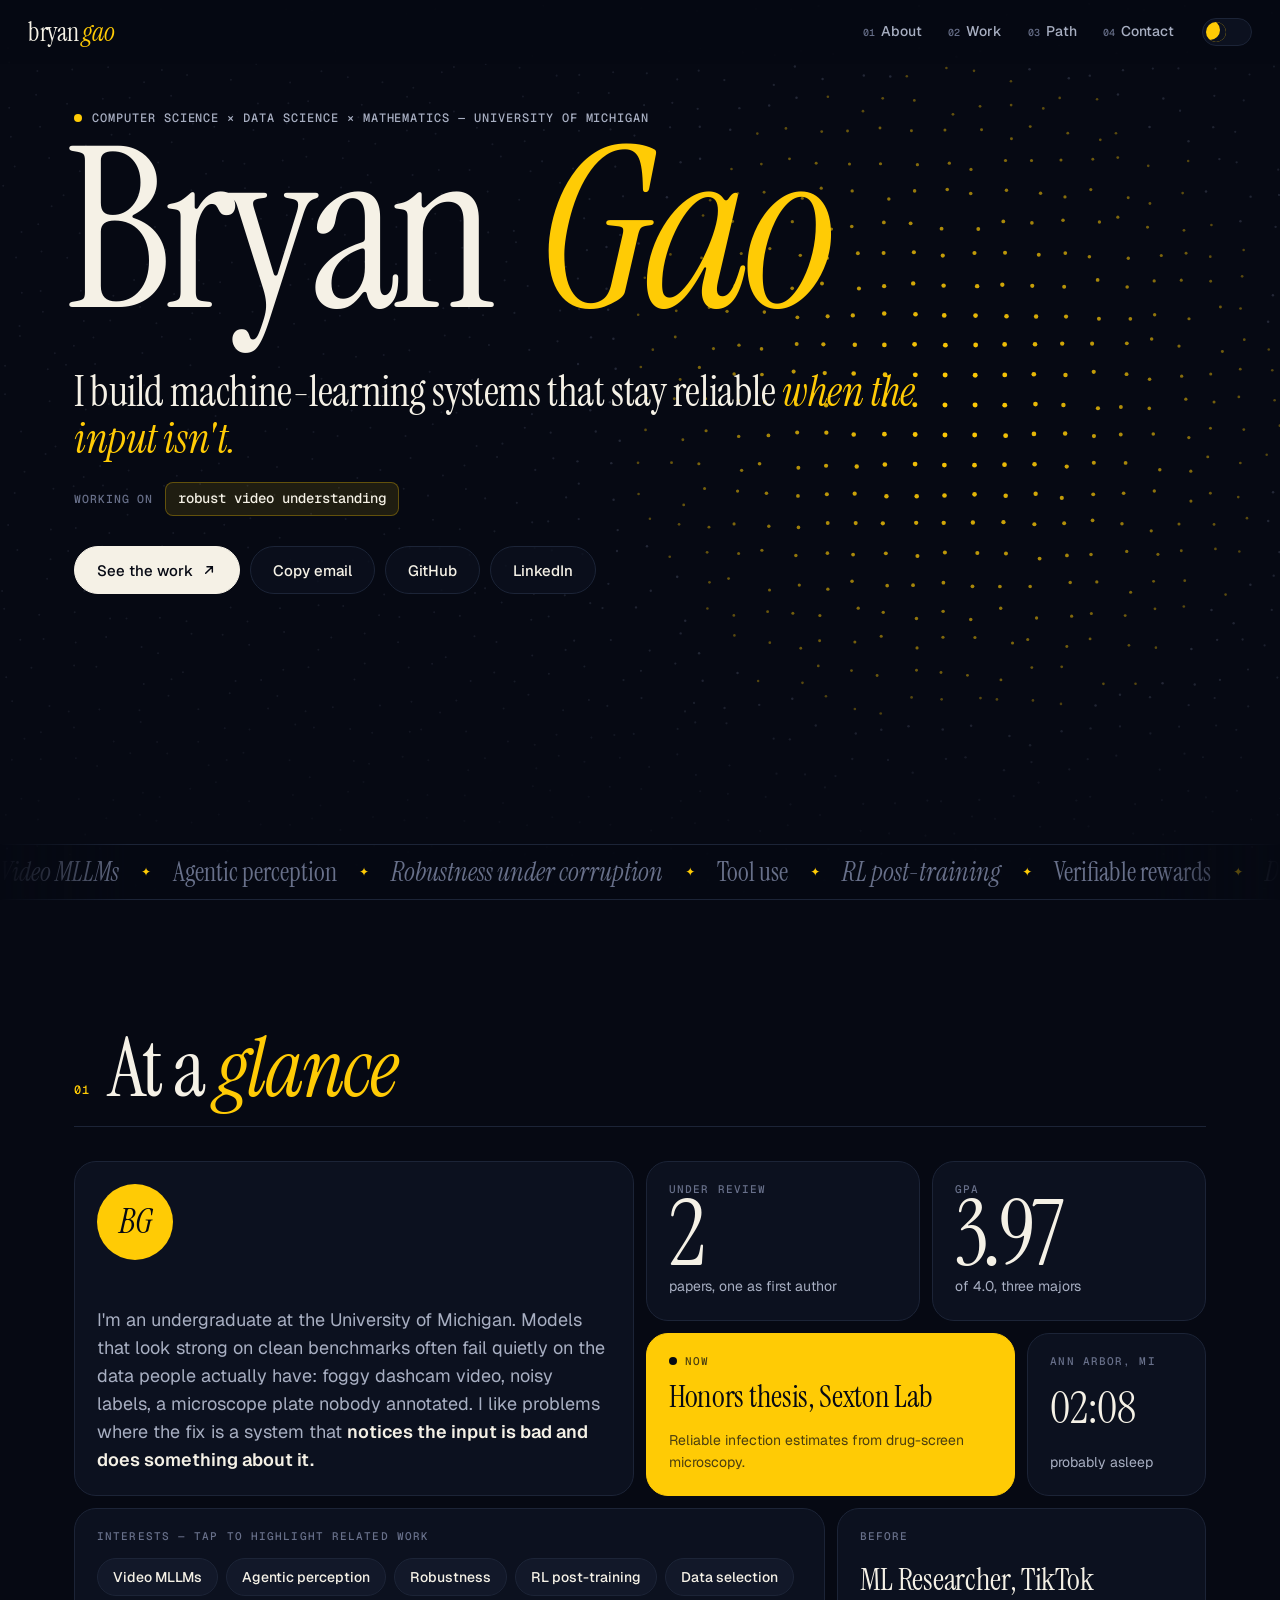
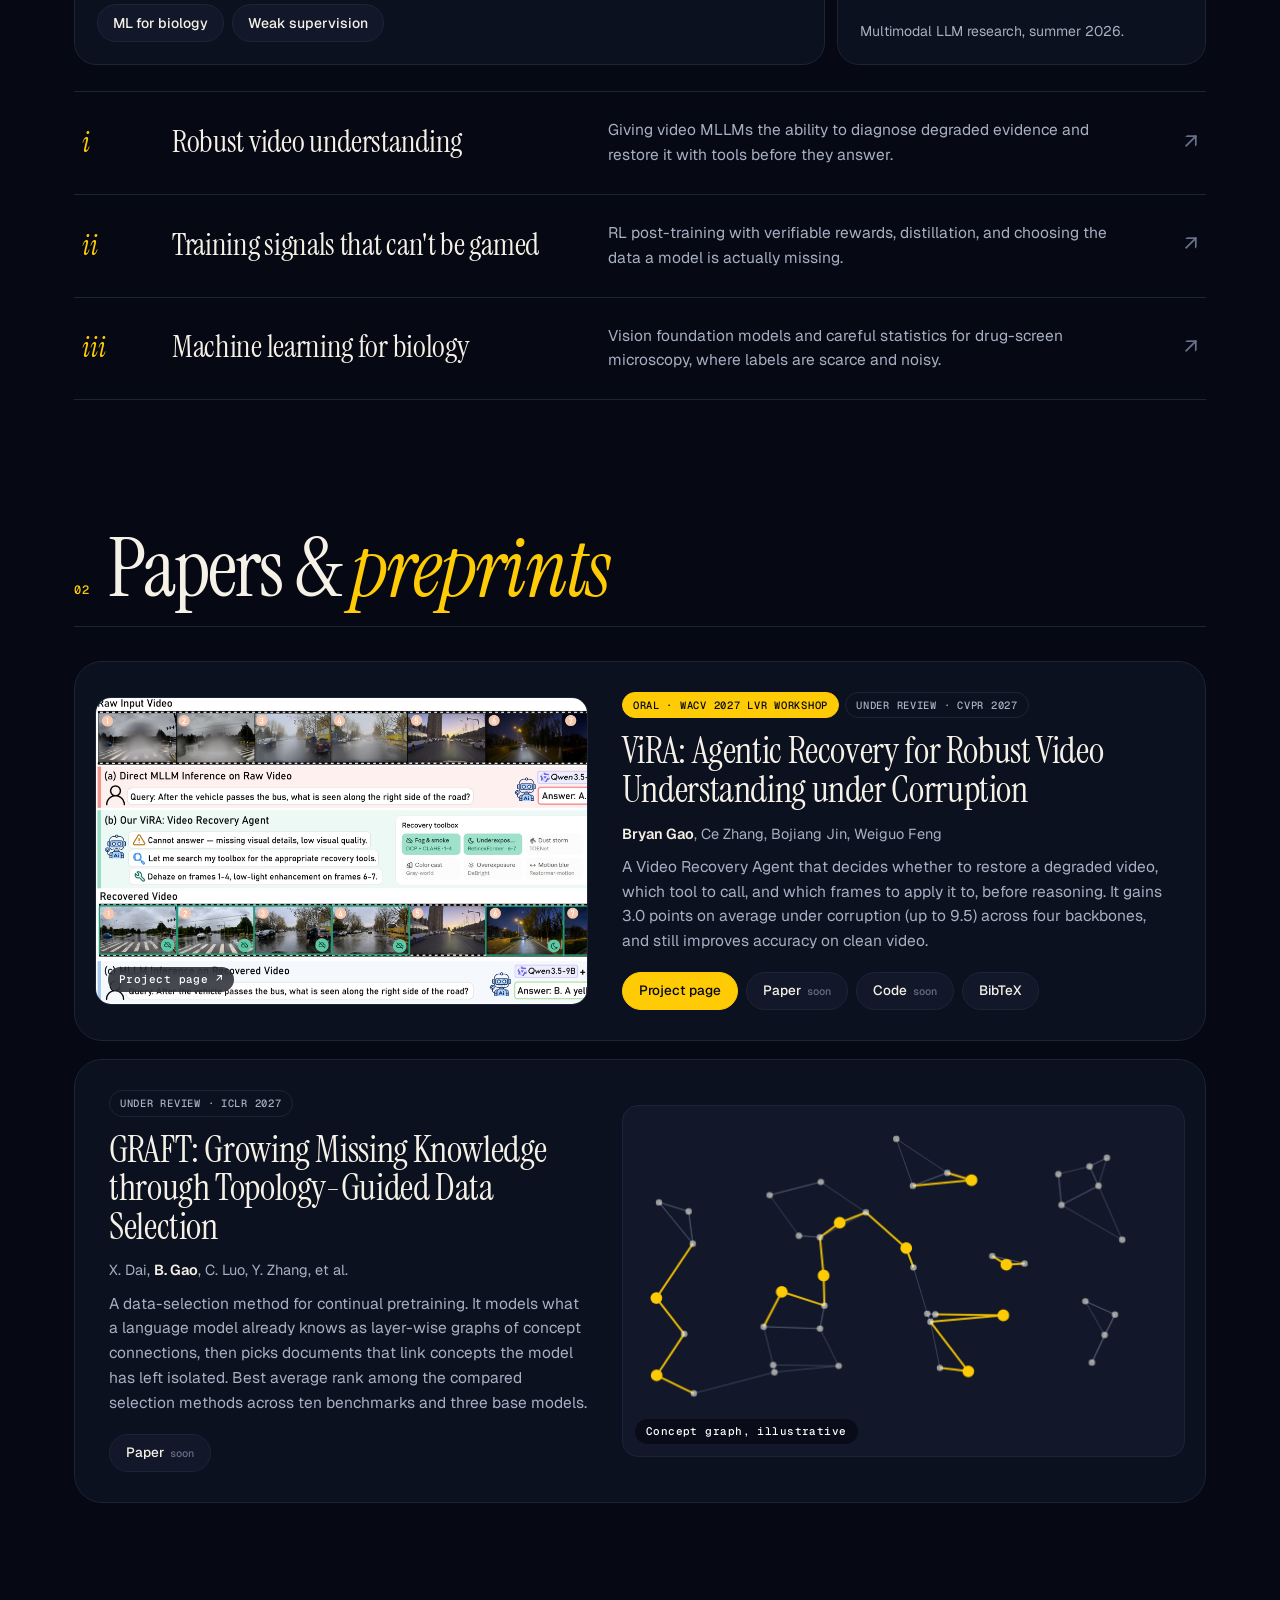
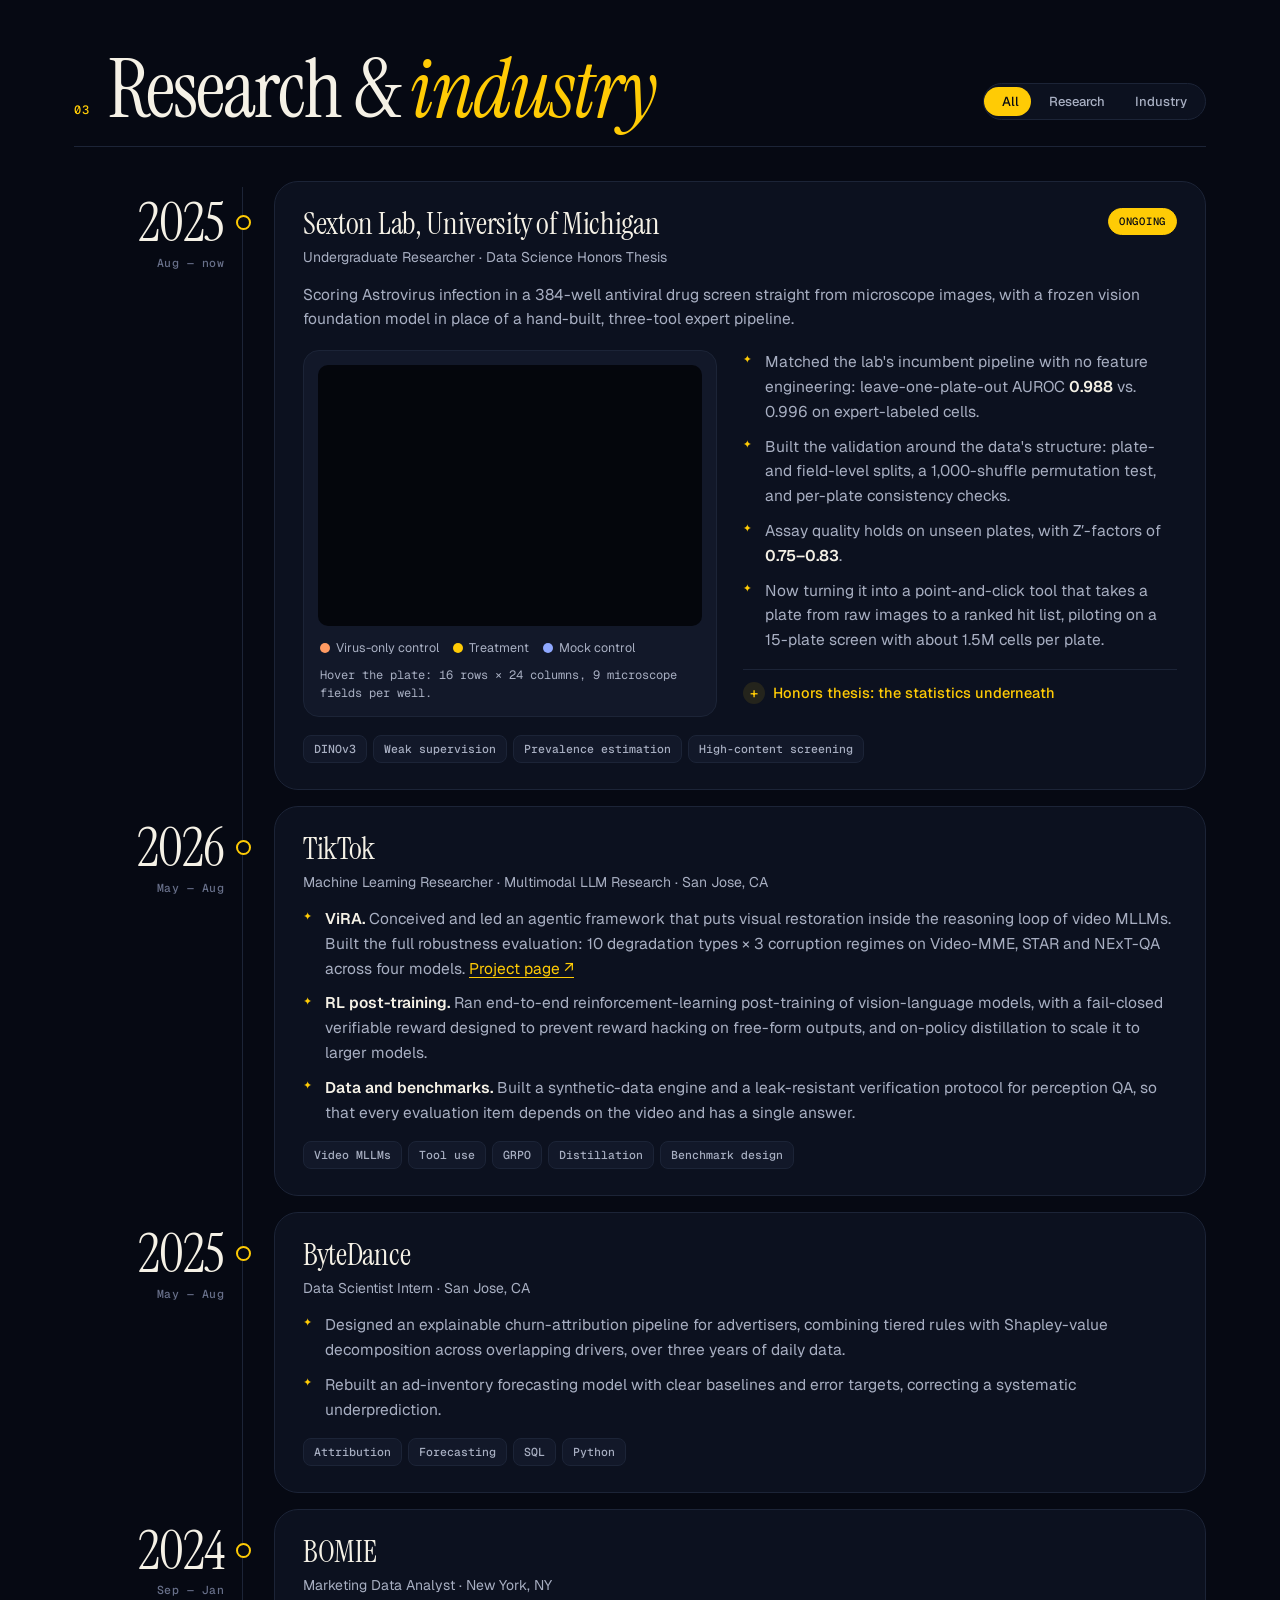
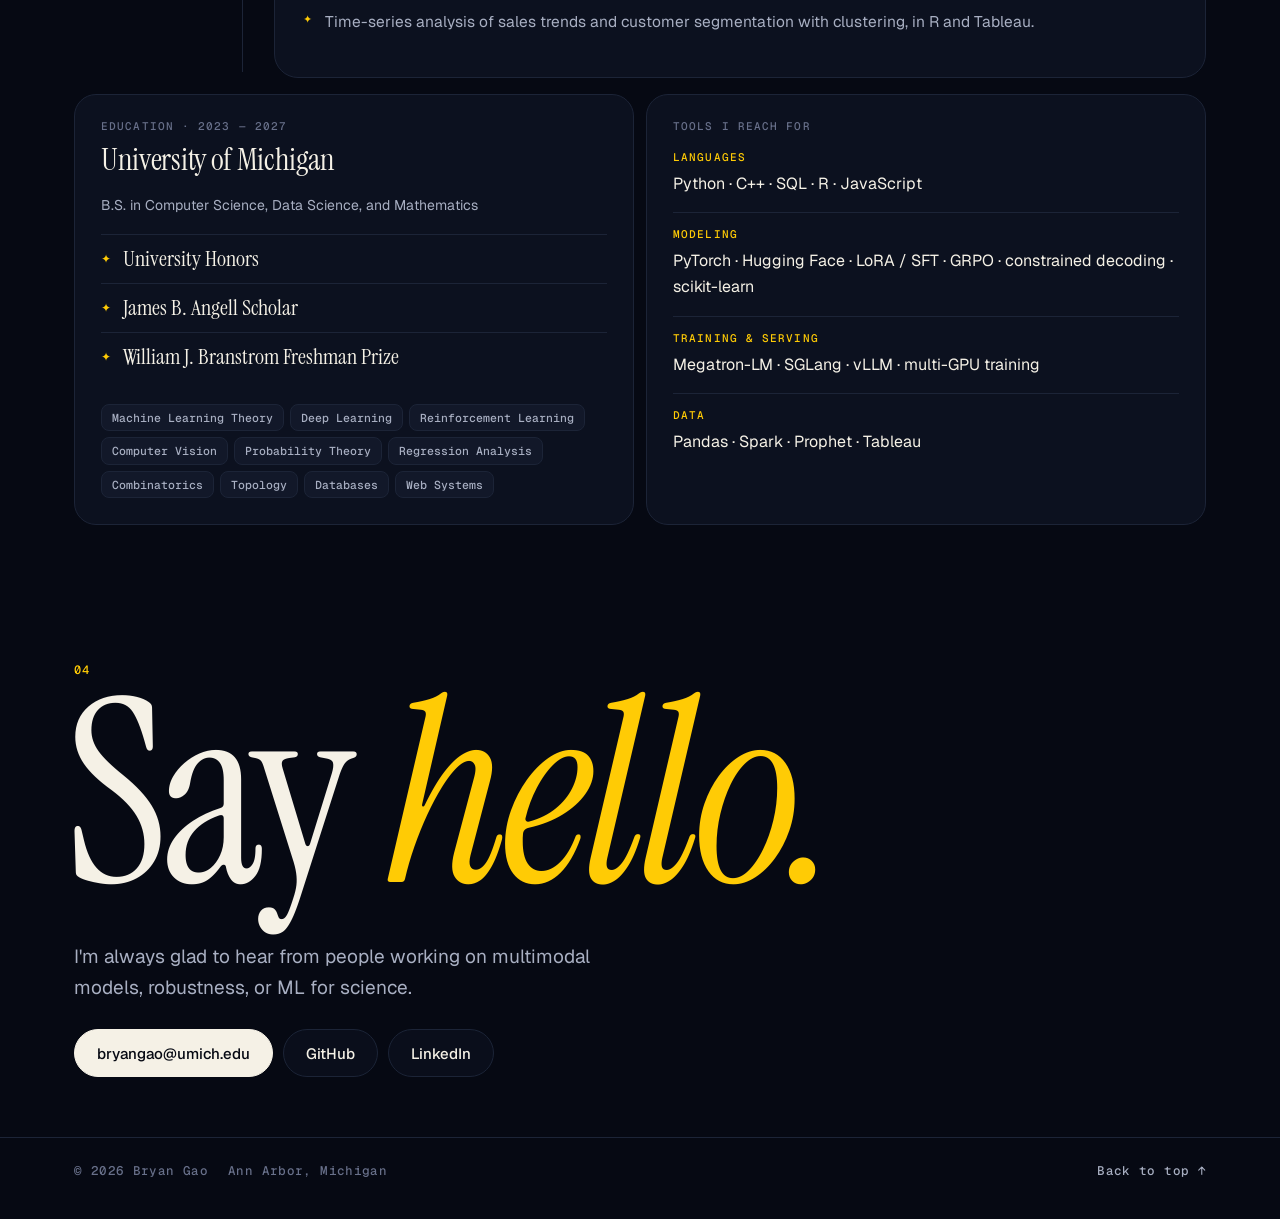
==== commit a27d0705: "Redesign homepage" ====
--- a/index.html
+++ b/index.html
@@ -1,5 +1,5 @@
 <!doctype html>
-<html lang="en">
+<html lang="en" data-theme="dark">
 <head>
 <meta charset="utf-8">
 <meta name="viewport" content="width=device-width, initial-scale=1">
@@ -10,59 +10,57 @@
 <link rel="icon" href="assets/img/favicon.svg" type="image/svg+xml">
 <link rel="preconnect" href="https://fonts.googleapis.com">
 <link rel="preconnect" href="https://fonts.gstatic.com" crossorigin>
-<link href="https://fonts.googleapis.com/css2?family=Bricolage+Grotesque:opsz,wght@12..96,500..800&family=Inter:wght@400;500;600;700&family=JetBrains+Mono:wght@400;500;600&display=swap" rel="stylesheet">
-<link rel="stylesheet" href="assets/home.css?v=2">
-<script>document.documentElement.classList.add('js');try{var t=localStorage.getItem('bg-theme');if(t)document.documentElement.dataset.theme=t;}catch(e){}</script>
+<link href="https://fonts.googleapis.com/css2?family=Instrument+Serif:ital@0;1&family=Geist:wght@400;500;600;700&family=Geist+Mono:wght@400;500&display=swap" rel="stylesheet">
+<link rel="stylesheet" href="assets/home.css?v=4">
+<script>document.documentElement.classList.add('js');try{var t=localStorage.getItem('bg-theme2');if(t)document.documentElement.dataset.theme=t;}catch(e){}</script>
 </head>
 <body id="top">
+<div class="glow" id="glow" aria-hidden="true"></div>
 <div class="progress" id="progress"></div>
 
-<nav class="island" id="island" aria-label="Main">
-  <a class="brand" href="#top"><span class="mono-mark">BG</span>Bryan Gao</a>
+<nav class="bar" id="bar" aria-label="Main">
+  <a class="logo" href="#top">bryan <i>gao</i></a>
   <div class="links" id="navlinks">
-    <span class="pill" id="pill"></span>
-    <a href="#research">Research</a>
-    <a href="#papers">Papers</a>
-    <a href="#experience">Experience</a>
-    <a href="#education">Education</a>
-    <a href="#contact">Contact</a>
+    <a href="#about"><span>01</span>About</a>
+    <a href="#work"><span>02</span>Work</a>
+    <a href="#path"><span>03</span>Path</a>
+    <a href="#contact"><span>04</span>Contact</a>
   </div>
-  <div class="tools">
-    <button class="ib" id="theme" aria-label="Toggle dark mode" title="Toggle theme (D)">
-      <svg viewBox="0 0 24 24" fill="none" stroke="currentColor" stroke-width="2" stroke-linecap="round"><path d="M21 12.8A9 9 0 1 1 11.2 3a7 7 0 0 0 9.8 9.8z"/></svg>
-    </button>
+  <button class="tog" id="theme" aria-label="Switch between dark and light" title="Theme (D)"><i></i></button>
+</nav>
+
+<header class="hero" id="hero">
+  <canvas id="field" aria-hidden="true"></canvas>
+  <div class="w hero-in">
+    <p class="eyebrow" data-r><span class="live"></span>Computer Science × Data Science × Mathematics — University of Michigan</p>
+    <h1 class="name" id="name" aria-label="Bryan Gao">Bryan Gao</h1>
+    <p class="pitch" data-r>I build machine-learning systems that stay reliable <em>when the input isn't.</em></p>
+    <p class="now" data-r><span class="k">Working on</span><span class="scr" id="scr" aria-live="off">robust video understanding</span></p>
+    <div class="cta" data-r>
+      <a class="btn solid mag" href="#work"><span>See the work</span><svg viewBox="0 0 24 24" fill="none" stroke="currentColor" stroke-width="2.2" stroke-linecap="round"><path d="M7 17L17 7M9 7h8v8"/></svg></a>
+      <button class="btn mag" id="copyMail" data-mail="bryangao@umich.edu"><span>Copy email</span></button>
+      <a class="btn mag" href="https://github.com/bg3495" rel="noopener"><span>GitHub</span></a>
+      <a class="btn mag" href="https://www.linkedin.com/in/bryan-gao" rel="noopener"><span>LinkedIn</span></a>
+    </div>
   </div>
-</nav>
-
-<header class="hero">
-  <div class="aurora" aria-hidden="true"><i></i><i></i><i></i></div>
-  <div class="w">
-    <div class="hero-main">
-      <div class="venue" data-r><i></i>University of Michigan · Class of 2027</div>
-      <h1 class="name" aria-label="Bryan Gao"><span class="ln">Bryan</span> <span class="ln">Gao</span></h1>
-      <p class="kicker" data-r>I build machine-learning systems that stay reliable <em>when the input isn't.</em></p>
-      <p class="tag" data-r>I'm an undergraduate at the University of Michigan studying Computer Science, Data Science, and Mathematics. My research is on robust multimodal models and agentic perception, and on bringing vision foundation models to high-content biology.</p>
-      <div class="cta" data-r>
-        <a class="btn pri" href="#papers">Read my work <span aria-hidden="true">→</span></a>
-        <button class="btn" id="copyMail" data-mail="bryangao@umich.edu">
-          <svg viewBox="0 0 24 24" fill="none" stroke="currentColor" stroke-width="2" stroke-linecap="round"><rect x="3" y="5" width="18" height="14" rx="2"/><path d="M3 7l9 6 9-6"/></svg><span>Copy email</span></button>
-        <a class="btn" href="https://github.com/bg3495" rel="noopener">
-          <svg viewBox="0 0 24 24" fill="currentColor"><path d="M12 2a10 10 0 0 0-3.2 19.5c.5.1.7-.2.7-.5v-1.7c-2.8.6-3.4-1.3-3.4-1.3-.5-1.2-1.1-1.5-1.1-1.5-.9-.6.1-.6.1-.6 1 .1 1.5 1 1.5 1 .9 1.5 2.3 1.1 2.9.8.1-.6.3-1.1.6-1.3-2.2-.3-4.6-1.1-4.6-5a3.9 3.9 0 0 1 1-2.7 3.6 3.6 0 0 1 .1-2.7s.8-.3 2.8 1a9.6 9.6 0 0 1 5 0c1.9-1.3 2.8-1 2.8-1 .4 1 .4 1.9.1 2.7a3.9 3.9 0 0 1 1 2.7c0 3.9-2.3 4.7-4.6 5 .4.3.7.9.7 1.9V21c0 .3.2.6.7.5A10 10 0 0 0 12 2z"/></svg>GitHub</a>
-        <a class="btn" href="https://www.linkedin.com/in/bryan-gao" rel="noopener">
-          <svg viewBox="0 0 24 24" fill="currentColor"><path d="M4.98 3.5a2.5 2.5 0 1 1 0 5 2.5 2.5 0 0 1 0-5zM3 9.75h4V21H3zM9.5 9.75h3.8v1.6h.05c.53-1 1.83-1.9 3.75-1.9 4 0 4.4 2.5 4.4 5.8V21h-4v-5c0-1.3 0-3-1.85-3s-2.15 1.4-2.15 2.9V21h-4z"/></svg>LinkedIn</a>
-      </div>
-    </div>
-
-    <aside class="card idcard" id="idcard" data-r aria-label="At a glance">
-      <div class="avatar" aria-hidden="true"><span>BG</span></div>
-      <div class="idrows">
-        <div><span>Now</span><b>Honors thesis, Sexton Lab</b></div>
-        <div><span>Before</span><b>ML Researcher, TikTok</b></div>
-        <div><span>Studying</span><b>CS · Data Science · Math</b></div>
-        <div><span>Based in</span><b>Ann Arbor, MI</b></div>
-      </div>
-      <div class="focus" id="focus">
-        <span class="lab">Interests</span>
+  <div class="ticker" aria-hidden="true"><div class="tk" id="tk"></div></div>
+</header>
+
+<main>
+  <!-- about / bento -->
+  <section class="sec w" id="about">
+    <header class="sh" data-r><span class="idx">01</span><h2>At a <i>glance</i></h2></header>
+    <div class="bento">
+      <article class="tile bio" data-r>
+        <div class="avatar" aria-hidden="true">BG</div>
+        <p>I'm an undergraduate at the University of Michigan. Models that look strong on clean benchmarks often fail quietly on the data people actually have: foggy dashcam video, noisy labels, a microscope plate nobody annotated. I like problems where the fix is a system that <b>notices the input is bad and does something about it.</b></p>
+      </article>
+      <article class="tile num" data-r><span class="lab">Under review</span><b><span data-count="2">2</span></b><p>papers, one as first author</p></article>
+      <article class="tile num" data-r><span class="lab">GPA</span><b><span data-count="3.97" data-dec="2">3.97</span></b><p>of 4.0, three majors</p></article>
+      <article class="tile nowt" data-r data-tags="bio stats robust"><span class="lab"><span class="live"></span>Now</span><h3>Honors thesis, Sexton Lab</h3><p>Reliable infection estimates from drug-screen microscopy.</p></article>
+      <article class="tile clock" data-r><span class="lab">Ann Arbor, MI</span><b id="clock">--:--</b><p id="clockSub">local time</p></article>
+      <article class="tile ints" data-r id="focus">
+        <span class="lab">Interests — tap to highlight related work</span>
         <div class="chips">
           <button data-k="vlm" aria-pressed="false">Video MLLMs</button>
           <button data-k="agent" aria-pressed="false">Agentic perception</button>
@@ -72,213 +70,164 @@
           <button data-k="bio" aria-pressed="false">ML for biology</button>
           <button data-k="stats" aria-pressed="false">Weak supervision</button>
         </div>
-        <p class="hint">Tap an interest to highlight the related work below.</p>
+      </article>
+      <article class="tile prev" data-r data-tags="vlm agent rl"><span class="lab">Before</span><h3>ML Researcher, TikTok</h3><p>Multimodal LLM research, summer 2026.</p></article>
+    </div>
+
+    <div class="rows" id="rows">
+      <article class="row" data-r data-tags="vlm agent robust"><span class="n">i</span><h3>Robust video understanding</h3><p>Giving video MLLMs the ability to diagnose degraded evidence and restore it with tools before they answer.</p><span class="arr">↗</span></article>
+      <article class="row" data-r data-tags="rl data vlm"><span class="n">ii</span><h3>Training signals that can't be gamed</h3><p>RL post-training with verifiable rewards, distillation, and choosing the data a model is actually missing.</p><span class="arr">↗</span></article>
+      <article class="row" data-r data-tags="bio stats robust"><span class="n">iii</span><h3>Machine learning for biology</h3><p>Vision foundation models and careful statistics for drug-screen microscopy, where labels are scarce and noisy.</p><span class="arr">↗</span></article>
+    </div>
+  </section>
+
+  <!-- work -->
+  <section class="sec w" id="work">
+    <header class="sh" data-r><span class="idx">02</span><h2>Papers &amp; <i>preprints</i></h2></header>
+
+    <article class="paper tilt" data-r data-tags="vlm agent robust">
+      <a class="thumb" href="vira/" aria-label="Open the ViRA project page">
+        <img src="assets/img/vira-teaser.jpg" alt="ViRA overview figure: a degraded video, the recovery agent's tool calls, and the recovered video." loading="lazy">
+        <span class="chip">Project page ↗</span>
+      </a>
+      <div class="pbody">
+        <div class="status"><span class="st on">Oral · WACV 2027 LVR Workshop</span><span class="st">Under review · CVPR 2027</span></div>
+        <h3><a href="vira/">ViRA: Agentic Recovery for Robust Video Understanding under Corruption</a></h3>
+        <p class="auth"><b>Bryan Gao</b>, Ce Zhang, Bojiang Jin, Weiguo Feng</p>
+        <p class="sum">A Video Recovery Agent that decides whether to restore a degraded video, which tool to call, and which frames to apply it to, before reasoning. It gains 3.0 points on average under corruption (up to 9.5) across four backbones, and still improves accuracy on clean video.</p>
+        <div class="plinks">
+          <a class="sbtn solid" href="vira/">Project page</a>
+          <button class="sbtn" data-soon="Paper link coming soon">Paper <small>soon</small></button>
+          <button class="sbtn" data-soon="Code will be released">Code <small>soon</small></button>
+          <button class="sbtn" data-bib="vira">BibTeX</button>
+        </div>
       </div>
-    </aside>
-  </div>
-  <a class="scroll-cue" href="#after" aria-label="Scroll down"></a>
-</header>
-
-<main id="after">
-  <div class="w">
-    <div class="stats" data-r>
-      <div><b><span data-count="2">0</span></b><span>papers under review, one first-author</span></div>
-      <div><b><span data-count="3">0</span></b><span>majors: CS, Data Science, Mathematics</span></div>
-      <div><b><span data-count="3.97" data-dec="2">0</span><small>/4.0</small></b><span>GPA, University Honors every term</span></div>
-      <div><b><span data-count="2">0</span></b><span>summers in industry research and data science</span></div>
-    </div>
-
-    <!-- research -->
-    <section class="sec" id="research">
-      <div class="sec-head" data-r><div class="no">01 — RESEARCH</div><h2>What I work on</h2></div>
-      <p class="lead" data-r>Models that look strong on clean benchmarks often fail quietly on the data people actually have: foggy dashcam video, noisy labels, a microscope plate nobody annotated. I like problems where the fix is a system that <b>notices the input is bad and does something about it</b>.</p>
-      <div class="three">
-        <article class="card pillar" data-r data-tags="vlm agent robust">
-          <span class="ico"><svg viewBox="0 0 24 24" fill="none" stroke="currentColor" stroke-width="2" stroke-linecap="round"><rect x="3" y="6" width="13" height="12" rx="2"/><path d="M16 10l5-3v10l-5-3"/></svg></span>
-          <h4>Robust video understanding</h4>
-          <p>Giving video MLLMs the ability to diagnose degraded evidence and restore it with tools before they answer.</p>
-        </article>
-        <article class="card pillar" data-r data-tags="rl data vlm">
-          <span class="ico"><svg viewBox="0 0 24 24" fill="none" stroke="currentColor" stroke-width="2" stroke-linecap="round"><path d="M4 18V6M4 18h16M8 14l3-4 3 2 5-6"/></svg></span>
-          <h4>Training signals that can't be gamed</h4>
-          <p>RL post-training with verifiable rewards, distillation, and choosing the data a model is actually missing.</p>
-        </article>
-        <article class="card pillar" data-r data-tags="bio stats robust">
-          <span class="ico"><svg viewBox="0 0 24 24" fill="none" stroke="currentColor" stroke-width="2" stroke-linecap="round"><circle cx="12" cy="12" r="8"/><circle cx="12" cy="12" r="2.5"/><path d="M12 4v2M12 18v2M4 12h2M18 12h2"/></svg></span>
-          <h4>Machine learning for biology</h4>
-          <p>Vision foundation models and careful statistics for drug-screen microscopy, where labels are scarce and noisy.</p>
-        </article>
+    </article>
+
+    <article class="paper tilt flip" data-r data-tags="data">
+      <div class="thumb graft" id="graft" aria-hidden="true"><canvas></canvas><span class="chip">Concept graph, illustrative</span></div>
+      <div class="pbody">
+        <div class="status"><span class="st">Under review · ICLR 2027</span></div>
+        <h3>GRAFT: Growing Missing Knowledge through Topology-Guided Data Selection</h3>
+        <p class="auth">X. Dai, <b>B. Gao</b>, C. Luo, Y. Zhang, et al.</p>
+        <p class="sum">A data-selection method for continual pretraining. It models what a language model already knows as layer-wise graphs of concept connections, then picks documents that link concepts the model has left isolated. Best average rank among the compared selection methods across ten benchmarks and three base models.</p>
+        <div class="plinks"><button class="sbtn" data-soon="Paper link coming soon">Paper <small>soon</small></button></div>
       </div>
-    </section>
-
-    <!-- papers -->
-    <section class="sec" id="papers">
-      <div class="sec-head" data-r><div class="no">02 — PAPERS</div><h2>Papers and preprints</h2></div>
-
-      <article class="card paper" data-r data-tags="vlm agent robust">
-        <a class="thumb" href="vira/" aria-label="Open the ViRA project page">
-          <img src="assets/img/vira-teaser.jpg" alt="ViRA overview figure: a degraded video, the recovery agent's tool calls, and the recovered video." loading="lazy">
-          <span class="chip">Project page →</span>
-        </a>
-        <div class="pbody">
-          <div class="status"><span class="st ok">Oral · WACV 2027 LVR Workshop</span><span class="st">Under review · CVPR 2027</span></div>
-          <h3><a href="vira/">ViRA: Agentic Recovery for Robust Video Understanding under Corruption</a></h3>
-          <p class="auth"><b>Bryan Gao</b>, Ce Zhang, Bojiang Jin, Weiguo Feng</p>
-          <p class="sum">A Video Recovery Agent that decides whether to restore a degraded video, which tool to call, and which frames to apply it to, before reasoning. It gains 3.0 points on average under corruption (up to 9.5) across four backbones, and still improves accuracy on clean video.</p>
-          <div class="plinks">
-            <a class="sbtn pri" href="vira/">Project page</a>
-            <button class="sbtn" data-soon="Paper link coming soon">Paper <small>soon</small></button>
-            <button class="sbtn" data-soon="Code will be released">Code <small>soon</small></button>
-            <button class="sbtn" data-bib="vira">BibTeX</button>
+    </article>
+  </section>
+
+  <!-- path -->
+  <section class="sec w" id="path">
+    <header class="sh" data-r><span class="idx">03</span><h2>Research &amp; <i>industry</i></h2>
+      <div class="seg" id="expSeg"><span class="knob"></span>
+        <button data-v="all" aria-pressed="true">All</button>
+        <button data-v="research" aria-pressed="false">Research</button>
+        <button data-v="industry" aria-pressed="false">Industry</button>
+      </div>
+    </header>
+
+    <div class="timeline" id="timeline">
+      <span class="rail"><i id="railFill"></i></span>
+
+      <article class="tl" data-kind="research" data-tags="bio stats robust" data-r>
+        <div class="yr"><b>2025</b><span>Aug — now</span></div>
+        <div class="tlc">
+          <div class="top"><div><h3>Sexton Lab, University of Michigan</h3><p class="role">Undergraduate Researcher · Data Science Honors Thesis</p></div><span class="st on">Ongoing</span></div>
+          <p class="sum">Scoring Astrovirus infection in a 384-well antiviral drug screen straight from microscope images, with a frozen vision foundation model in place of a hand-built, three-tool expert pipeline.</p>
+          <div class="lab-grid">
+            <div class="plate-wrap">
+              <div class="plate" id="plate" role="img" aria-label="Layout of a 384-well plate: virus-only controls in column 1, treatment wells in columns 2 to 22, mock controls in columns 23 and 24."></div>
+              <div class="legend"><span><i class="v"></i>Virus-only control</span><span><i class="t"></i>Treatment</span><span><i class="m"></i>Mock control</span></div>
+              <p class="plate-read" id="plateRead">Hover the plate: 16 rows × 24 columns, 9 microscope fields per well.</p>
+            </div>
+            <div>
+              <ul class="pts">
+                <li>Matched the lab's incumbent pipeline with no feature engineering: leave-one-plate-out AUROC <b>0.988</b> vs. 0.996 on expert-labeled cells.</li>
+                <li>Built the validation around the data's structure: plate- and field-level splits, a 1,000-shuffle permutation test, and per-plate consistency checks.</li>
+                <li>Assay quality holds on unseen plates, with Z′-factors of <b>0.75–0.83</b>.</li>
+                <li>Now turning it into a point-and-click tool that takes a plate from raw images to a ranked hit list, piloting on a 15-plate screen with about 1.5M cells per plate.</li>
+              </ul>
+              <details class="more">
+                <summary>Honors thesis: the statistics underneath</summary>
+                <p>A virus-only control well still contains uninfected cells, so using wells as labels bakes in label noise. The thesis treats this as inference under weak supervision: modeling the label noise with a mixture model, estimating per-well infection prevalence with calibrated uncertainty, handling plate effects hierarchically, and making hit calling an error-controlled procedure.</p>
+              </details>
+            </div>
           </div>
-        </div>
-      </article>
-
-      <article class="card paper" data-r data-tags="data">
-        <div class="thumb graft" id="graft" aria-hidden="true"><canvas></canvas><span class="chip">Concept graph, illustrative</span></div>
-        <div class="pbody">
-          <div class="status"><span class="st">Under review · ICLR 2027</span></div>
-          <h3>GRAFT: Growing Missing Knowledge through Topology-Guided Data Selection</h3>
-          <p class="auth">X. Dai, <b>B. Gao</b>, C. Luo, Y. Zhang, et al.</p>
-          <p class="sum">A data-selection method for continual pretraining. It models what a language model already knows as layer-wise graphs of concept connections, then picks documents that link concepts the model has left isolated. Best average rank among the compared selection methods across ten benchmarks and three base models.</p>
-          <div class="plinks">
-            <button class="sbtn" data-soon="Paper link coming soon">Paper <small>soon</small></button>
-          </div>
-        </div>
-      </article>
-    </section>
-
-    <!-- experience -->
-    <section class="sec" id="experience">
-      <div class="sec-head" data-r><div class="no">03 — EXPERIENCE</div><h2>Research and industry</h2></div>
-      <div class="ctl" data-r>
-        <span class="lab">Show</span>
-        <div class="seg" id="expSeg"><span class="knob"></span>
-          <button data-v="all" aria-pressed="true">Everything</button>
-          <button data-v="research" aria-pressed="false">Research</button>
-          <button data-v="industry" aria-pressed="false">Industry</button>
-        </div>
-      </div>
-
-      <div class="timeline" id="timeline">
-        <span class="rail"><i id="railFill"></i></span>
-
-        <article class="tl" data-kind="research" data-tags="bio stats robust" data-r>
-          <span class="dot live"></span>
-          <div class="when">Aug 2025 — Present</div>
-          <div class="card tlc">
-            <div class="top"><div><h3>Sexton Lab, University of Michigan</h3><p class="role">Undergraduate Researcher · Data Science Honors Thesis</p></div><span class="st ok">Ongoing</span></div>
-            <p class="sum">Scoring Astrovirus infection in a 384-well antiviral drug screen straight from microscope images, with a frozen vision foundation model in place of a hand-built, three-tool expert pipeline.</p>
-
-            <div class="lab-grid">
-              <div class="plate-wrap">
-                <div class="plate" id="plate" role="img" aria-label="Layout of a 384-well plate: virus-only controls in column 1, treatment wells in columns 2 to 22, mock controls in columns 23 and 24."></div>
-                <div class="legend"><span><i class="v"></i>Virus-only control</span><span><i class="t"></i>Treatment</span><span><i class="m"></i>Mock control</span></div>
-                <p class="plate-read" id="plateRead">Hover the plate: 16 rows × 24 columns, 9 microscope fields per well.</p>
-              </div>
-              <div>
-                <ul class="pts">
-                  <li>Matched the lab's incumbent pipeline with no feature engineering: leave-one-plate-out AUROC <b>0.988</b> vs. 0.996 on expert-labeled cells.</li>
-                  <li>Built the validation around the data's structure: plate- and field-level splits, a 1,000-shuffle permutation test, and per-plate consistency checks.</li>
-                  <li>Assay quality holds on unseen plates, with Z′-factors of <b>0.75–0.83</b>.</li>
-                  <li>Now turning it into a point-and-click tool that takes a plate from raw images to a ranked hit list, piloting on a 15-plate screen with about 1.5M cells per plate.</li>
-                </ul>
-                <details class="more">
-                  <summary>Honors thesis: the statistics underneath</summary>
-                  <p>A virus-only control well still contains uninfected cells, so using wells as labels bakes in label noise. The thesis treats this as inference under weak supervision: modeling the label noise with a mixture model, estimating per-well infection prevalence with calibrated uncertainty, handling plate effects hierarchically, and making hit calling an error-controlled procedure.</p>
-                </details>
-              </div>
-            </div>
-            <div class="tags"><span>DINOv3</span><span>Weak supervision</span><span>Prevalence estimation</span><span>High-content screening</span></div>
-          </div>
-        </article>
-
-        <article class="tl" data-kind="research" data-tags="vlm agent robust rl data" data-r>
-          <span class="dot"></span>
-          <div class="when">May — Aug 2026</div>
-          <div class="card tlc">
-            <div class="top"><div><h3>TikTok</h3><p class="role">Machine Learning Researcher · Multimodal LLM Research · San Jose, CA</p></div></div>
-            <ul class="pts">
-              <li><b>ViRA.</b> Conceived and led an agentic framework that puts visual restoration inside the reasoning loop of video MLLMs. Built the full robustness evaluation: 10 degradation types × 3 corruption regimes on Video-MME, STAR and NExT-QA across four models. <a href="vira/">Project page →</a></li>
-              <li><b>RL post-training.</b> Ran end-to-end reinforcement-learning post-training of vision-language models, with a fail-closed verifiable reward designed to prevent reward hacking on free-form outputs, and on-policy distillation to scale it to larger models.</li>
-              <li><b>Data and benchmarks.</b> Built a synthetic-data engine and a leak-resistant verification protocol for perception QA, so that every evaluation item depends on the video and has a single answer.</li>
-            </ul>
-            <div class="tags"><span>Video MLLMs</span><span>Tool use</span><span>GRPO</span><span>Distillation</span><span>Benchmark design</span></div>
-          </div>
-        </article>
-
-        <article class="tl" data-kind="industry" data-tags="data stats" data-r>
-          <span class="dot"></span>
-          <div class="when">May — Aug 2025</div>
-          <div class="card tlc">
-            <div class="top"><div><h3>ByteDance</h3><p class="role">Data Scientist Intern · San Jose, CA</p></div></div>
-            <ul class="pts">
-              <li>Designed an explainable churn-attribution pipeline for advertisers, combining tiered rules with Shapley-value decomposition across overlapping drivers, over three years of daily data.</li>
-              <li>Rebuilt an ad-inventory forecasting model with clear baselines and error targets, correcting a systematic underprediction.</li>
-            </ul>
-            <div class="tags"><span>Attribution</span><span>Forecasting</span><span>SQL</span><span>Python</span></div>
-          </div>
-        </article>
-
-        <article class="tl" data-kind="industry" data-tags="stats" data-r>
-          <span class="dot"></span>
-          <div class="when">Sep 2024 — Jan 2025</div>
-          <div class="card tlc">
-            <div class="top"><div><h3>BOMIE</h3><p class="role">Marketing Data Analyst · New York, NY</p></div></div>
-            <ul class="pts">
-              <li>Time-series analysis of sales trends and customer segmentation with clustering, in R and Tableau.</li>
-            </ul>
-          </div>
-        </article>
-      </div>
-    </section>
-
-    <!-- education -->
-    <section class="sec" id="education">
-      <div class="sec-head" data-r><div class="no">04 — EDUCATION</div><h2>Education and tools</h2></div>
-      <div class="two">
-        <div class="card edu" data-r>
-          <div class="top"><div><h3>University of Michigan</h3><p class="role">B.S. in Computer Science, Data Science, and Mathematics</p></div><span class="when2">2023 — 2027</span></div>
-          <div class="awards">
-            <span>University Honors</span><span>James B. Angell Scholar</span><span>William J. Branstrom Freshman Prize</span>
-          </div>
-          <span class="lab">Coursework</span>
-          <div class="tags big"><span>Machine Learning Theory</span><span>Deep Learning</span><span>Reinforcement Learning</span><span>Computer Vision</span><span>Probability Theory</span><span>Regression Analysis</span><span>Combinatorics</span><span>Topology</span><span>Databases</span><span>Web Systems</span></div>
-        </div>
-        <div class="card edu" data-r>
-          <h3>Tools I reach for</h3>
-          <div class="skill"><span class="lab">Languages</span><div class="tags big"><span>Python</span><span>C++</span><span>SQL</span><span>R</span><span>JavaScript</span></div></div>
-          <div class="skill"><span class="lab">Modeling</span><div class="tags big"><span>PyTorch</span><span>Hugging Face</span><span>LoRA / SFT</span><span>GRPO</span><span>Constrained decoding</span><span>scikit-learn</span></div></div>
-          <div class="skill"><span class="lab">Training and serving</span><div class="tags big"><span>Megatron-LM</span><span>SGLang</span><span>vLLM</span><span>Multi-GPU training</span></div></div>
-          <div class="skill"><span class="lab">Data</span><div class="tags big"><span>Pandas</span><span>Spark</span><span>Prophet</span><span>Tableau</span></div></div>
-        </div>
-      </div>
-    </section>
-
-    <!-- contact -->
-    <section class="sec" id="contact">
-      <div class="card contact" data-r>
-        <div>
-          <div class="no">05 — CONTACT</div>
-          <h2>Let's talk.</h2>
-          <p>I'm always glad to hear from people working on multimodal models, robustness, or ML for science.</p>
-        </div>
-        <div class="cta">
-          <a class="btn pri" href="mailto:bryangao@umich.edu">bryangao@umich.edu</a>
-          <a class="btn" href="https://github.com/bg3495" rel="noopener">GitHub</a>
-          <a class="btn" href="https://www.linkedin.com/in/bryan-gao" rel="noopener">LinkedIn</a>
-        </div>
-      </div>
-    </section>
-  </div>
+          <div class="tags"><span>DINOv3</span><span>Weak supervision</span><span>Prevalence estimation</span><span>High-content screening</span></div>
+        </div>
+      </article>
+
+      <article class="tl" data-kind="research" data-tags="vlm agent robust rl data" data-r>
+        <div class="yr"><b>2026</b><span>May — Aug</span></div>
+        <div class="tlc">
+          <div class="top"><div><h3>TikTok</h3><p class="role">Machine Learning Researcher · Multimodal LLM Research · San Jose, CA</p></div></div>
+          <ul class="pts">
+            <li><b>ViRA.</b> Conceived and led an agentic framework that puts visual restoration inside the reasoning loop of video MLLMs. Built the full robustness evaluation: 10 degradation types × 3 corruption regimes on Video-MME, STAR and NExT-QA across four models. <a href="vira/">Project page ↗</a></li>
+            <li><b>RL post-training.</b> Ran end-to-end reinforcement-learning post-training of vision-language models, with a fail-closed verifiable reward designed to prevent reward hacking on free-form outputs, and on-policy distillation to scale it to larger models.</li>
+            <li><b>Data and benchmarks.</b> Built a synthetic-data engine and a leak-resistant verification protocol for perception QA, so that every evaluation item depends on the video and has a single answer.</li>
+          </ul>
+          <div class="tags"><span>Video MLLMs</span><span>Tool use</span><span>GRPO</span><span>Distillation</span><span>Benchmark design</span></div>
+        </div>
+      </article>
+
+      <article class="tl" data-kind="industry" data-tags="data stats" data-r>
+        <div class="yr"><b>2025</b><span>May — Aug</span></div>
+        <div class="tlc">
+          <div class="top"><div><h3>ByteDance</h3><p class="role">Data Scientist Intern · San Jose, CA</p></div></div>
+          <ul class="pts">
+            <li>Designed an explainable churn-attribution pipeline for advertisers, combining tiered rules with Shapley-value decomposition across overlapping drivers, over three years of daily data.</li>
+            <li>Rebuilt an ad-inventory forecasting model with clear baselines and error targets, correcting a systematic underprediction.</li>
+          </ul>
+          <div class="tags"><span>Attribution</span><span>Forecasting</span><span>SQL</span><span>Python</span></div>
+        </div>
+      </article>
+
+      <article class="tl" data-kind="industry" data-tags="stats" data-r>
+        <div class="yr"><b>2024</b><span>Sep — Jan</span></div>
+        <div class="tlc">
+          <div class="top"><div><h3>BOMIE</h3><p class="role">Marketing Data Analyst · New York, NY</p></div></div>
+          <ul class="pts"><li>Time-series analysis of sales trends and customer segmentation with clustering, in R and Tableau.</li></ul>
+        </div>
+      </article>
+    </div>
+
+    <div class="duo">
+      <article class="tile edu" data-r>
+        <span class="lab">Education · 2023 — 2027</span>
+        <h3>University of Michigan</h3>
+        <p class="role">B.S. in Computer Science, Data Science, and Mathematics</p>
+        <ul class="awards"><li>University Honors</li><li>James B. Angell Scholar</li><li>William J. Branstrom Freshman Prize</li></ul>
+        <div class="tags"><span>Machine Learning Theory</span><span>Deep Learning</span><span>Reinforcement Learning</span><span>Computer Vision</span><span>Probability Theory</span><span>Regression Analysis</span><span>Combinatorics</span><span>Topology</span><span>Databases</span><span>Web Systems</span></div>
+      </article>
+      <article class="tile edu" data-r>
+        <span class="lab">Tools I reach for</span>
+        <dl class="kit">
+          <dt>Languages</dt><dd>Python · C++ · SQL · R · JavaScript</dd>
+          <dt>Modeling</dt><dd>PyTorch · Hugging Face · LoRA / SFT · GRPO · constrained decoding · scikit-learn</dd>
+          <dt>Training &amp; serving</dt><dd>Megatron-LM · SGLang · vLLM · multi-GPU training</dd>
+          <dt>Data</dt><dd>Pandas · Spark · Prophet · Tableau</dd>
+        </dl>
+      </article>
+    </div>
+  </section>
+
+  <!-- contact -->
+  <section class="sec w contact" id="contact">
+    <span class="idx" data-r>04</span>
+    <h2 class="big" data-r>Say <i>hello.</i></h2>
+    <p data-r>I'm always glad to hear from people working on multimodal models, robustness, or ML for science.</p>
+    <div class="cta" data-r>
+      <a class="btn solid mag" href="mailto:bryangao@umich.edu"><span>bryangao@umich.edu</span></a>
+      <a class="btn mag" href="https://github.com/bg3495" rel="noopener"><span>GitHub</span></a>
+      <a class="btn mag" href="https://www.linkedin.com/in/bryan-gao" rel="noopener"><span>LinkedIn</span></a>
+    </div>
+  </section>
 </main>
 
-<footer><div class="wordmark" id="wordmark" aria-hidden="true">Bryan Gao</div><div class="w"><span>© 2026 Bryan Gao</span><span>Ann Arbor, Michigan</span></div></footer>
-
-<button class="totop" id="totop" aria-label="Back to top"><svg viewBox="0 0 24 24" fill="none" stroke="currentColor" stroke-width="2.4" stroke-linecap="round"><path d="M12 19V5M5 12l7-7 7 7"/></svg></button>
-<div class="modal" id="modal" role="dialog" aria-modal="true" aria-label="BibTeX"><div class="card box"><pre id="bibText"></pre><div class="row"><button class="sbtn pri" id="bibCopy">Copy</button><button class="sbtn" id="bibClose">Close</button></div></div></div>
+<footer><div class="w"><span>© 2026 Bryan Gao</span><span>Ann Arbor, Michigan</span><a href="#top">Back to top ↑</a></div></footer>
+
+<div class="modal" id="modal" role="dialog" aria-modal="true" aria-label="BibTeX"><div class="box"><pre id="bibText"></pre><div class="rowb"><button class="sbtn solid" id="bibCopy">Copy</button><button class="sbtn" id="bibClose">Close</button></div></div></div>
 <div class="toast" id="toast"></div>
-<div class="tip" id="tip"></div>
-<script src="assets/home.js?v=1"></script>
+<script src="assets/home.js?v=4"></script>
 </body>
 </html>
--- a/assets/home.css
+++ b/assets/home.css
@@ -1,658 +1,244 @@
-/* ViRA project page.  teal = ViRA / recovered evidence, orange = ViRA-ZS, slate = direct inference, rose = degraded / wrong. */
+/* Bryan Gao — homepage. Deep navy and maize, serif display. Deliberately unlike the ViRA project page. */
 :root {
-  --bg: #f5f7f7; --surface: #ffffff; --ink: #0f1a1c; --text: #48565a; --faint: #87959a; --line: #dde5e6;
-  --acc: #17907a; --acc-soft: #dcf1ec; --zs: #de7b3f; --zs-soft: #fbebdf; --direct: #9aa5ab; --direct-soft: #edf0f2;
-  --bad: #c7433f; --bad-soft: #fae5e3; --sky: #3c7fd0; --sky-soft: #e3eefb; --on: #ffffff;
-  --display: "Inter", "Segoe UI", system-ui, sans-serif; --head: "Bricolage Grotesque", "Inter", system-ui, sans-serif; --mono: "JetBrains Mono", ui-monospace, Consolas, monospace;
-  --shadow: 0 1px 2px rgba(15, 30, 35, .05), 0 10px 30px rgba(15, 30, 35, .08);
-  --r: 18px;
+  --bg: #060913; --surface: #0c111f; --raise: #121829; --ink: #f5f1e6; --text: #a8afc2; --faint: #68708a; --line: #1c2437;
+  --acc: #ffcb05; --hl: #ffcb05; --on-hl: #060913; --acc-soft: rgba(255, 203, 5, .1); --cool: #8fa8ff; --warm: #ff9a62;
+  --serif: "Instrument Serif", "Iowan Old Style", Georgia, serif; --sans: "Geist", "Inter", system-ui, sans-serif; --mono: "Geist Mono", ui-monospace, Menlo, monospace;
+  --shadow: 0 30px 80px -30px rgba(0, 0, 0, .7); color-scheme: dark;
 }
-@media (prefers-color-scheme: dark) { :root:not([data-theme="light"]) {
-  --bg: #0a1113; --surface: #121c1f; --ink: #eef6f5; --text: #b3c2c3; --faint: #74868a; --line: #24343a;
-  --acc: #4fd1b4; --acc-soft: #0f302a; --zs: #f2a06c; --zs-soft: #3a2515; --direct: #7d8b91; --direct-soft: #1c272b;
-  --bad: #f08a83; --bad-soft: #3a1c1b; --sky: #7eb0f2; --sky-soft: #13253b; --on: #0a1113; color-scheme: dark;
-  --shadow: 0 1px 2px rgba(0,0,0,.4), 0 14px 34px rgba(0,0,0,.34); } }
-:root[data-theme="dark"] {
-  --bg: #0a1113; --surface: #121c1f; --ink: #eef6f5; --text: #b3c2c3; --faint: #74868a; --line: #24343a;
-  --acc: #4fd1b4; --acc-soft: #0f302a; --zs: #f2a06c; --zs-soft: #3a2515; --direct: #7d8b91; --direct-soft: #1c272b;
-  --bad: #f08a83; --bad-soft: #3a1c1b; --sky: #7eb0f2; --sky-soft: #13253b; --on: #0a1113; color-scheme: dark;
-  --shadow: 0 1px 2px rgba(0,0,0,.4), 0 14px 34px rgba(0,0,0,.34); }
-
+:root[data-theme="light"] {
+  --bg: #f4f0e4; --surface: #fbf8ef; --raise: #ffffff; --ink: #0a1430; --text: #49526b; --faint: #8b8f9d; --line: #ddd6c2;
+  --acc: #8a6200; --hl: #ffcb05; --on-hl: #0a1430; --acc-soft: rgba(255, 203, 5, .28); --cool: #2f4fc4; --warm: #c2541a;
+  --shadow: 0 30px 70px -34px rgba(10, 20, 48, .35); color-scheme: light;
+}
 * { box-sizing: border-box; }
-html { scroll-behavior: smooth; scroll-padding-top: 88px; }
-body { position: relative; margin: 0; background: var(--bg); color: var(--text); font: 400 16.5px/1.6 var(--display); -webkit-font-smoothing: antialiased; overflow-x: hidden; }
-body::before { content: ""; position: absolute; z-index: -1; inset: 0 0 auto 0; height: 1400px; pointer-events: none;
-  background: radial-gradient(circle, color-mix(in srgb, var(--ink) 18%, transparent) 1.1px, transparent 1.7px) 0 0 / 22px 22px;
-  -webkit-mask-image: linear-gradient(180deg, #000 40%, transparent); mask-image: linear-gradient(180deg, #000 40%, transparent); }
+html { scroll-behavior: smooth; scroll-padding-top: 84px; }
+body { margin: 0; background: var(--bg); color: var(--text); font: 400 16.5px/1.6 var(--sans); -webkit-font-smoothing: antialiased; overflow-x: hidden; }
 a { color: var(--acc); text-underline-offset: 3px; text-decoration-thickness: 1px; }
-img { max-width: 100%; height: auto; display: block; }
-button { font: inherit; color: inherit; cursor: pointer; }
-:focus-visible { outline: 2px solid var(--acc); outline-offset: 2px; border-radius: 6px; }
-.w { max-width: 1120px; margin: 0 auto; padding-inline: 20px; }
-p { margin: 0; } figure { margin: 0; }
+img { max-width: 100%; display: block; } p { margin: 0; } button { font: inherit; color: inherit; cursor: pointer; }
 b, strong { color: var(--ink); font-weight: 600; }
-.mono { font-family: var(--mono); }
-html.js [data-r] { opacity: 0; transform: translateY(18px); transition: opacity .7s ease, transform .7s cubic-bezier(.2,.7,.2,1); }
+:focus-visible { outline: 2px solid var(--acc); outline-offset: 3px; border-radius: 6px; }
+::selection { background: var(--hl); color: var(--on-hl); }
+.w { max-width: 1180px; margin: 0 auto; padding-inline: 24px; }
+::view-transition-old(root), ::view-transition-new(root) { animation: none; mix-blend-mode: normal; }
+
+html.js [data-r] { opacity: 0; transform: translateY(26px); transition: opacity .8s ease, transform .9s cubic-bezier(.2,.7,.2,1); }
 html.js [data-r].in { opacity: 1; transform: none; }
-@media (prefers-reduced-motion: reduce) { html.js [data-r] { opacity: 1; transform: none; transition: none; } html { scroll-behavior: auto; } }
-
-/* progress bar */
-.progress { position: fixed; top: 0; left: 0; height: 3px; width: 100%; transform-origin: 0 50%; transform: scaleX(0); background: linear-gradient(90deg, var(--acc), var(--sky)); z-index: 60; }
-
-/* nav island */
-.island { position: fixed; top: 12px; left: 50%; z-index: 40; transform: translateX(-50%); width: min(1180px, calc(100% - 24px)); height: 54px; display: flex; align-items: center; gap: 12px; padding: 0 9px 0 16px; border-radius: 999px;
-  background: color-mix(in srgb, var(--surface) 80%, transparent); -webkit-backdrop-filter: blur(16px) saturate(1.5); backdrop-filter: blur(16px) saturate(1.5); box-shadow: var(--shadow); border: 1px solid color-mix(in srgb, var(--line) 70%, transparent); font: 500 14.5px/1 var(--display); transition: transform .35s ease; }
-.island.hide { transform: translate(-50%, -84px); }
-.brand { display: inline-flex; align-items: center; gap: 10px; margin-right: auto; font: 800 19px/1 var(--head); letter-spacing: -0.01em; color: var(--ink); text-decoration: none; white-space: nowrap; }
-.brand .mark { width: 28px; height: 28px; }
-.island .links { position: relative; display: flex; align-items: center; }
-.island .links a { position: relative; z-index: 1; padding: 10px 14px; border-radius: 999px; color: var(--text); text-decoration: none; white-space: nowrap; transition: color .25s; }
-.island .links a:hover { color: var(--ink); } .island .links a.cur { color: var(--bg); }
-.island .pill { position: absolute; left: 0; top: 50%; height: 36px; margin-top: -18px; width: 0; border-radius: 999px; background: var(--ink); opacity: 0; transition: transform .45s cubic-bezier(.3,.8,.2,1), width .45s cubic-bezier(.3,.8,.2,1), opacity .25s; }
-.island .tools { display: flex; align-items: center; gap: 6px; margin-left: 6px; padding-left: 12px; border-left: 1px solid var(--line); }
-.ib { width: 36px; height: 36px; border-radius: 50%; border: 0; padding: 0; display: grid; place-items: center; background: color-mix(in srgb, var(--line) 55%, transparent); color: var(--ink); transition: background .2s, transform .2s; }
-.ib:hover { background: var(--line); } .ib:active { transform: scale(.92); } .ib svg { width: 17px; height: 17px; }
-.island .menu { display: none; }
-.sheet { position: fixed; top: 74px; left: 12px; right: 12px; z-index: 39; padding: 10px; border-radius: 22px; background: var(--surface); border: 1px solid var(--line); box-shadow: var(--shadow); display: grid; gap: 2px; transform: translateY(-10px); opacity: 0; pointer-events: none; transition: .25s; }
-.sheet.open { transform: none; opacity: 1; pointer-events: auto; }
-.sheet a { padding: 12px 14px; border-radius: 12px; color: var(--ink); text-decoration: none; font-weight: 500; }
-.sheet a:hover { background: var(--bg); }
-@media (max-width: 900px) { .island .links { display: none; } .island .menu { display: grid; } }
-
-/* toc rail */
-.toc { position: fixed; left: 22px; top: 150px; width: 170px; z-index: 5; display: none; font: 500 13px/1.3 var(--display); opacity: 0; transition: opacity .4s; }
-.toc.show { opacity: 1; }
-.toc .lab { font: 600 10.5px/1 var(--mono); letter-spacing: .14em; text-transform: uppercase; color: var(--faint); margin-bottom: 10px; padding-left: 12px; }
-.toc a { display: flex; gap: 9px; padding: 6px 0 6px 12px; border-left: 2px solid var(--line); color: var(--faint); text-decoration: none; transition: color .2s, border-color .2s; }
-.toc a i { font: 500 11px/1.5 var(--mono); font-style: normal; } .toc a:hover { color: var(--ink); } .toc a.cur { color: var(--ink); border-left-color: var(--acc); }
-@media (min-width: 1480px) { .toc { display: block; } }
+
+/* pointer glow + progress */
+.glow { position: fixed; z-index: 0; left: 0; top: 0; width: 620px; height: 620px; margin: -310px 0 0 -310px; border-radius: 50%; pointer-events: none; background: radial-gradient(circle, color-mix(in srgb, var(--hl) 13%, transparent), transparent 62%); transform: translate3d(var(--gx, -900px), var(--gy, -900px), 0); opacity: .9; }
+:root[data-theme="light"] .glow { background: radial-gradient(circle, rgba(255, 203, 5, .3), transparent 62%); }
+.progress { position: fixed; z-index: 60; inset: 0 0 auto 0; height: 2px; background: var(--hl); transform-origin: 0 50%; transform: scaleX(0); }
+main, footer, .hero { position: relative; z-index: 1; }
+
+/* nav bar */
+.bar { position: fixed; z-index: 50; inset: 0 0 auto 0; height: 64px; display: flex; align-items: center; gap: 28px; padding: 0 28px; background: color-mix(in srgb, var(--bg) 72%, transparent); -webkit-backdrop-filter: blur(14px); backdrop-filter: blur(14px); border-bottom: 1px solid transparent; transition: border-color .3s, transform .35s; }
+.bar.scrolled { border-bottom-color: var(--line); } .bar.hide { transform: translateY(-100%); }
+.logo { font: 400 26px/1 var(--serif); color: var(--ink); text-decoration: none; letter-spacing: -0.01em; margin-right: auto; }
+.logo i { color: var(--acc); }
+.bar .links { display: flex; gap: 26px; }
+.bar .links a { position: relative; font: 500 14px/1 var(--sans); color: var(--text); text-decoration: none; padding: 8px 0; transition: color .2s; }
+.bar .links a span { font: 500 10px var(--mono); color: var(--faint); margin-right: 6px; transition: color .2s; }
+.bar .links a::after { content: ""; position: absolute; left: 0; right: 0; bottom: 0; height: 1px; background: var(--acc); transform: scaleX(0); transform-origin: 0 50%; transition: transform .35s cubic-bezier(.3,.8,.2,1); }
+.bar .links a:hover, .bar .links a.cur { color: var(--ink); } .bar .links a.cur span { color: var(--acc); }
+.bar .links a:hover::after, .bar .links a.cur::after { transform: scaleX(1); }
+.tog { width: 50px; height: 28px; border-radius: 999px; border: 1px solid var(--line); background: var(--surface); padding: 0; position: relative; flex: none; }
+.tog i { position: absolute; top: 3px; left: 3px; width: 20px; height: 20px; border-radius: 50%; background: var(--hl); box-shadow: inset -6px -2px 0 0 var(--surface); transition: transform .4s cubic-bezier(.3,1.4,.5,1), box-shadow .4s; }
+:root[data-theme="light"] .tog i { transform: translateX(22px); box-shadow: inset 0 0 0 0 var(--surface), 0 0 0 3px rgba(255,203,5,.3); }
+@media (max-width: 720px) { .bar { padding: 0 18px; gap: 14px; } .bar .links { gap: 14px; } .bar .links a span { display: none; } .bar .links a { font-size: 13px; } .logo { font-size: 22px; } }
+@media (max-width: 430px) { .bar .links a:nth-child(3) { display: none; } }
 
 /* hero */
-.hero { position: relative; min-height: 100vh; min-height: 100svh; display: flex; align-items: center; padding: 110px 0 60px; overflow: clip; }
-.hero .w { display: grid; grid-template-columns: minmax(0, 1.15fr) minmax(0, 1fr); gap: 48px; align-items: center; width: 100%; }
-.venue { display: inline-flex; align-items: center; gap: 8px; padding: 6px 12px 6px 8px; border-radius: 999px; border: 1px solid var(--line); background: var(--surface); font: 600 12px/1 var(--mono); letter-spacing: .06em; color: var(--text); margin-bottom: 22px; }
-.venue i { width: 8px; height: 8px; border-radius: 50%; background: var(--acc); box-shadow: 0 0 0 0 var(--acc); animation: ping 2.2s infinite; }
-@keyframes ping { 0% { box-shadow: 0 0 0 0 color-mix(in srgb, var(--acc) 60%, transparent); } 80%,100% { box-shadow: 0 0 0 10px transparent; } }
-.title { display: flex; align-items: center; gap: 16px; margin: 0 0 16px; }
-.title .mark { width: clamp(46px, 6.4vw, 88px); height: auto; flex: none; }
-.title span { font: 800 clamp(64px, 10vw, 132px)/0.86 var(--head); letter-spacing: -0.05em; color: var(--ink); display: inline-flex; }
-.title span b { display: inline-block; font-weight: 800; color: inherit; animation: defog 1.6s cubic-bezier(.2,.7,.2,1) both; }
-.title span b:nth-child(2) { animation-delay: .12s } .title span b:nth-child(3) { animation-delay: .24s } .title span b:nth-child(4) { animation-delay: .36s }
-@keyframes defog { 0% { filter: blur(14px); opacity: 0; transform: translateY(12px) scale(1.06); } 60% { opacity: 1; } 100% { filter: blur(0); opacity: 1; transform: none; } }
-.kicker { font: 600 clamp(21px, 2.4vw, 30px)/1.2 var(--head); letter-spacing: -0.02em; color: var(--ink); margin: 0 0 14px; max-width: 18em; }
-.kicker em { font-style: normal; background: linear-gradient(90deg, var(--acc), var(--sky)); -webkit-background-clip: text; background-clip: text; color: transparent; }
-.tag { font-size: 17px; max-width: 34em; margin-bottom: 22px; }
-.typed { font-family: var(--mono); font-size: 14px; color: var(--acc); min-height: 22px; margin-bottom: 22px; }
-.typed::after { content: "▍"; animation: blink 1s steps(1) infinite; margin-left: 1px; }
-@keyframes blink { 50% { opacity: 0; } }
-.authors { font: 500 16px/1.7 var(--display); color: var(--ink); margin-bottom: 4px; }
-.authors a { color: var(--ink); text-decoration: none; border-bottom: 1px dashed var(--line); } .authors a:hover { border-bottom-color: var(--acc); }
-.authors sup { color: var(--acc); font: 600 11px var(--mono); margin-left: 1px; }
-.affils { display: flex; flex-wrap: wrap; gap: 6px 16px; font-size: 14px; color: var(--text); margin-bottom: 4px; }
-.affils span sup { color: var(--acc); font: 600 11px var(--mono); margin-right: 3px; }
-.eq { font-size: 13px; color: var(--faint); margin-bottom: 24px; }
-.cta { display: flex; flex-wrap: wrap; gap: 8px; }
-.btn { position: relative; display: inline-flex; align-items: center; gap: 8px; height: 42px; padding: 0 17px; border-radius: 999px; font: 600 14px/1 var(--display); text-decoration: none; border: 1px solid var(--line); background: var(--surface); color: var(--ink); transition: border-color .2s, transform .2s, box-shadow .2s; overflow: hidden; }
-.btn:hover { border-color: var(--acc); transform: translateY(-2px); box-shadow: var(--shadow); }
-.btn:active { transform: translateY(0) scale(.97); }
-.btn svg { width: 16px; height: 16px; flex: none; }
-.btn small { font: 500 11px/1 var(--mono); color: var(--faint); }
-.btn.pri { background: var(--ink); border-color: var(--ink); color: var(--bg); }
-.btn .rip { position: absolute; border-radius: 50%; transform: scale(0); background: color-mix(in srgb, var(--acc) 35%, transparent); animation: rip .6s ease-out forwards; pointer-events: none; }
-@keyframes rip { to { transform: scale(4); opacity: 0; } }
-
-/* hero lens */
-.lens-card { position: relative; border-radius: 26px; background: var(--surface); border: 1px solid var(--line); box-shadow: var(--shadow); padding: 12px; transform: perspective(1000px) rotateX(var(--rx, 0deg)) rotateY(var(--ry, 0deg)); transition: transform .3s ease; }
-.lens { position: relative; aspect-ratio: 645 / 360; border-radius: 16px; overflow: hidden; cursor: crosshair; touch-action: none; background: #222; }
-.lens .lay { position: absolute; inset: 0; background-size: 800% 100%; background-repeat: no-repeat; transition: background-position .6s ease; }
-.lens .deg { background-image: url(img/qual_degraded.jpg); }
-.lens .rec { background-image: url(img/qual_recovered.jpg); -webkit-mask-image: radial-gradient(circle var(--rad, 0px) at var(--mx, 50%) var(--my, 50%), #000 60%, transparent 100%); mask-image: radial-gradient(circle var(--rad, 0px) at var(--mx, 50%) var(--my, 50%), #000 60%, transparent 100%); }
-.lens .ring { position: absolute; width: calc(var(--rad, 0px) * 2); height: calc(var(--rad, 0px) * 2); left: var(--mx, 50%); top: var(--my, 50%); transform: translate(-50%, -50%); border-radius: 50%; border: 2px solid rgba(255,255,255,.85); box-shadow: 0 0 0 1px rgba(0,0,0,.15), 0 0 30px rgba(79, 209, 180, .5); pointer-events: none; transition: width .25s, height .25s; }
-.lens .hint { position: absolute; left: 12px; bottom: 12px; padding: 6px 10px; border-radius: 999px; background: rgba(8, 18, 20, .62); color: #fff; font: 600 11px/1 var(--mono); letter-spacing: .05em; backdrop-filter: blur(6px); pointer-events: none; }
-.lens .fno { position: absolute; right: 12px; top: 12px; padding: 6px 10px; border-radius: 999px; background: rgba(8, 18, 20, .62); color: #fff; font: 600 11px/1 var(--mono); pointer-events: none; }
-.lens-foot { display: flex; align-items: center; gap: 10px; padding: 12px 4px 2px; font-size: 13px; }
-.lens-foot .dots { display: flex; gap: 5px; margin-left: auto; }
-.lens-foot .dots button { width: 22px; height: 22px; border-radius: 7px; border: 1px solid var(--line); background: var(--bg); font: 600 10px/1 var(--mono); color: var(--faint); padding: 0; transition: .2s; }
-.lens-foot .dots button.on { background: var(--acc); border-color: var(--acc); color: var(--on); }
-.scroll-cue { position: absolute; left: 50%; bottom: 18px; transform: translateX(-50%); width: 24px; height: 38px; border: 2px solid var(--line); border-radius: 14px; }
-.scroll-cue::after { content: ""; position: absolute; left: 50%; top: 7px; width: 4px; height: 8px; margin-left: -2px; border-radius: 2px; background: var(--acc); animation: cue 1.8s infinite; }
-@keyframes cue { 0% { transform: translateY(0); opacity: 1; } 70% { transform: translateY(12px); opacity: 0; } 100% { opacity: 0; } }
-@media (max-width: 900px) { .hero .w { grid-template-columns: 1fr; gap: 34px; } .scroll-cue { display: none; } }
-
-/* stats */
-.stats { display: grid; grid-template-columns: repeat(4, minmax(0, 1fr)); border-top: 1px solid var(--line); border-bottom: 1px solid var(--line); }
-.stats div { padding: 24px 20px 22px; border-left: 1px solid var(--line); }
-.stats div:first-child { border-left: 0; padding-left: 2px; }
-.stats b { display: block; font: 700 clamp(34px, 4vw, 48px)/1 var(--head); color: var(--ink); letter-spacing: -0.03em; font-variant-numeric: tabular-nums; }
-.stats b small { font-size: .5em; color: var(--acc); margin-left: 2px; }
-.stats span { display: block; font-size: 14px; line-height: 1.4; margin-top: 9px; }
-@media (max-width: 760px) { .stats { grid-template-columns: 1fr 1fr; } .stats div:nth-child(3) { border-left: 0; padding-left: 2px; } .stats div:nth-child(n+3) { border-top: 1px solid var(--line); } }
-
-/* contents */
-.contents { margin-top: 56px; display: grid; grid-template-columns: repeat(5, minmax(0,1fr)); gap: 10px; }
-.contents a { display: block; padding: 16px; border-radius: 16px; border: 1px solid var(--line); background: var(--surface); text-decoration: none; color: var(--ink); font: 600 15px/1.25 var(--head); transition: transform .25s, border-color .25s, box-shadow .25s; }
-.contents a i { display: block; font: 600 11.5px/1 var(--mono); font-style: normal; color: var(--acc); margin-bottom: 18px; }
-.contents a:hover { transform: translateY(-4px); border-color: var(--acc); box-shadow: var(--shadow); }
-@media (max-width: 760px) { .contents { grid-template-columns: 1fr 1fr; } }
+.hero { min-height: min(100svh, 1000px); display: flex; flex-direction: column; justify-content: center; padding: 110px 0 0; overflow: hidden; }
+#field { position: absolute; inset: 0; width: 100%; height: 100%; }
+.hero::after { content: ""; position: absolute; inset: auto 0 0 0; height: 220px; background: linear-gradient(transparent, var(--bg)); pointer-events: none; }
+.hero-in { position: relative; z-index: 2; width: 100%; padding-bottom: 40px; }
+.eyebrow { display: flex; align-items: center; gap: 10px; font: 500 12px/1.4 var(--mono); letter-spacing: .08em; text-transform: uppercase; color: var(--text); margin-bottom: 8px; }
+.live { width: 8px; height: 8px; border-radius: 50%; background: var(--hl); flex: none; animation: ping 2.2s infinite; display: inline-block; }
+@keyframes ping { 0% { box-shadow: 0 0 0 0 color-mix(in srgb, var(--hl) 60%, transparent); } 80%, 100% { box-shadow: 0 0 0 10px transparent; } }
+.name { margin: 0 0 4px -0.04em; font: 400 clamp(84px, 17.5vw, 250px)/.86 var(--serif); letter-spacing: -0.035em; color: var(--ink); white-space: nowrap; }
+.name .ch { display: inline-block; transition: color .35s, transform .5s cubic-bezier(.3,1.5,.5,1); animation: rise 1.1s cubic-bezier(.2,.8,.2,1) both; animation-delay: calc(var(--i) * 55ms + 100ms); cursor: default; }
+.name .ch.sp { width: .22em; }
+.name .ch:hover { color: var(--acc); font-style: italic; transform: translateY(-.04em) rotate(-3deg); }
+.name .ch.it { font-style: italic; color: var(--acc); }
+@keyframes rise { from { opacity: 0; transform: translateY(.5em) rotate(6deg); filter: blur(12px); } to { opacity: 1; transform: none; filter: blur(0); } }
+.pitch { font: 400 clamp(24px, 3.3vw, 44px)/1.12 var(--serif); color: var(--ink); max-width: 20em; letter-spacing: -0.01em; margin-bottom: 20px; }
+.pitch em { color: var(--acc); }
+.now { display: flex; align-items: center; flex-wrap: wrap; gap: 12px; font: 500 14px/1.4 var(--mono); margin-bottom: 30px; min-height: 30px; }
+.now .k { color: var(--faint); letter-spacing: .08em; text-transform: uppercase; font-size: 11.5px; }
+.scr { color: var(--ink); padding: 6px 12px; border-radius: 8px; background: var(--acc-soft); border: 1px solid color-mix(in srgb, var(--hl) 30%, transparent); white-space: nowrap; }
+.cta { display: flex; flex-wrap: wrap; gap: 10px; }
+.btn { position: relative; display: inline-flex; align-items: center; gap: 8px; height: 48px; padding: 0 22px; border-radius: 999px; border: 1px solid var(--line); background: color-mix(in srgb, var(--surface) 80%, transparent); color: var(--ink); font: 500 15px/1 var(--sans); text-decoration: none; transition: border-color .25s, background .25s, color .25s; will-change: transform; overflow: hidden; }
+.btn span, .btn svg { position: relative; z-index: 1; } .btn svg { width: 16px; height: 16px; transition: transform .3s; }
+.btn::before { content: ""; position: absolute; inset: 0; background: var(--hl); transform: translateY(101%); transition: transform .4s cubic-bezier(.3,.8,.2,1); border-radius: inherit; }
+.btn:hover { color: var(--on-hl); border-color: var(--hl); } .btn:hover::before { transform: none; } .btn:hover svg { transform: translate(2px, -2px); }
+.btn.solid { background: var(--ink); color: var(--bg); border-color: var(--ink); }
+.btn.solid:hover { color: var(--on-hl); border-color: var(--hl); }
+
+/* ticker */
+.ticker { position: relative; z-index: 2; margin-top: auto; border-block: 1px solid var(--line); overflow: hidden; background: color-mix(in srgb, var(--bg) 60%, transparent); -webkit-mask-image: linear-gradient(90deg, transparent, #000 10%, #000 90%, transparent); mask-image: linear-gradient(90deg, transparent, #000 10%, #000 90%, transparent); }
+.tk { display: flex; width: max-content; animation: tk 50s linear infinite; }
+.ticker:hover .tk { animation-play-state: paused; }
+.tk span { display: inline-flex; align-items: center; gap: 22px; padding: 14px 22px 14px 0; font: 400 26px/1 var(--serif); color: var(--faint); white-space: nowrap; transition: color .3s; }
+.tk span:nth-child(odd) { font-style: italic; } .tk span:hover { color: var(--acc); }
+.tk span::after { content: "✦"; font: 12px var(--sans); color: var(--acc); font-style: normal; }
+@keyframes tk { to { transform: translateX(-50%); } }
 
 /* sections */
-section.sec { padding-top: 110px; }
-.sec-head { margin-bottom: 20px; }
-.no { font: 600 12.5px/1 var(--mono); letter-spacing: .1em; color: var(--acc); margin-bottom: 12px; }
-h2 { font: 700 clamp(32px, 4.2vw, 50px)/1.04 var(--head); color: var(--ink); letter-spacing: -0.035em; margin: 0; }
-h3 { font: 700 clamp(22px, 2.3vw, 28px)/1.15 var(--head); color: var(--ink); letter-spacing: -0.02em; margin: 56px 0 10px; }
-.lead { font-size: 18px; max-width: 46em; margin-bottom: 24px; }
-.sub { max-width: 48em; margin-bottom: 18px; }
-.card { background: var(--surface); border: 1px solid var(--line); border-radius: var(--r); box-shadow: var(--shadow); }
-.cap { font-size: 14px; color: var(--faint); margin-top: 12px; max-width: 60em; }
-.cap b { color: var(--text); }
-
-/* controls */
-.ctl { display: flex; flex-wrap: wrap; align-items: center; gap: 10px 18px; margin-bottom: 14px; }
-.ctl .lab { font: 600 10.5px/1 var(--mono); letter-spacing: .13em; text-transform: uppercase; color: var(--faint); margin-right: 2px; }
-.seg { position: relative; display: inline-flex; padding: 3px; border-radius: 999px; background: color-mix(in srgb, var(--line) 55%, transparent); }
-.seg button { position: relative; z-index: 1; border: 0; background: none; padding: 7px 13px; border-radius: 999px; font: 500 13px/1 var(--display); color: var(--text); transition: color .25s; white-space: nowrap; }
-.seg button[aria-pressed="true"] { color: var(--ink); }
-.seg .knob { position: absolute; top: 3px; bottom: 3px; left: 0; border-radius: 999px; background: var(--surface); box-shadow: 0 1px 3px rgba(0,0,0,.12); transition: transform .35s cubic-bezier(.3,.8,.2,1), width .35s cubic-bezier(.3,.8,.2,1); }
-.chips { display: flex; flex-wrap: wrap; gap: 6px; }
-.chips button { display: inline-flex; align-items: center; gap: 6px; height: 30px; padding: 0 11px; border-radius: 15px; border: 1px solid var(--line); background: var(--surface); font: 500 13px/1 var(--display); color: var(--text); transition: border-color .2s, opacity .2s, background .2s; }
-.chips button i { width: 10px; height: 10px; border-radius: 3px; }
-.chips button[aria-pressed="false"] { opacity: .5; }
-.chips button[aria-pressed="true"] { border-color: var(--ink); color: var(--ink); }
-
-/* teaser */
-.teaser { padding: 14px; cursor: zoom-in; overflow: hidden; }
-.teaser img { border-radius: 10px; transition: transform .6s cubic-bezier(.2,.7,.2,1); }
-.teaser:hover img { transform: scale(1.012); }
-.abstract { margin-top: 28px; display: grid; grid-template-columns: 220px 1fr; gap: 32px; }
-.abstract .side { font: 600 10.5px/1 var(--mono); letter-spacing: .13em; text-transform: uppercase; color: var(--faint); padding-top: 6px; }
-.abstract p { font-size: 17px; line-height: 1.7; }
-.abstract .more { max-height: 0; overflow: hidden; transition: max-height .6s ease; }
-.abstract .more.open { max-height: 800px; }
-.linkbtn { border: 0; background: none; padding: 0; margin-top: 10px; color: var(--acc); font: 600 14px var(--display); display: inline-flex; align-items: center; gap: 6px; }
-.linkbtn svg { width: 14px; transition: transform .3s; } .linkbtn[aria-expanded="true"] svg { transform: rotate(180deg); }
-@media (max-width: 760px) { .abstract { grid-template-columns: 1fr; gap: 8px; } }
-
-/* three-step pipeline */
-.steps { display: grid; grid-template-columns: repeat(3, minmax(0, 1fr)); gap: 14px; }
-.step { position: relative; padding: 22px; cursor: pointer; transition: transform .3s, border-color .3s, background .3s; overflow: hidden; text-align: left; font: inherit; color: inherit; }
-.step:hover { transform: translateY(-3px); }
-.step .k { font: 600 11px/1 var(--mono); letter-spacing: .12em; color: var(--faint); }
-.step h4 { font: 700 24px/1.1 var(--head); color: var(--ink); margin: 12px 0 8px; letter-spacing: -0.02em; }
-.step p { font-size: 14.5px; }
-.step .bar { position: absolute; left: 0; bottom: 0; height: 3px; width: 0; background: var(--acc); }
-.step.on { border-color: var(--acc); background: color-mix(in srgb, var(--acc-soft) 55%, var(--surface)); }
-.step.on .k { color: var(--acc); }
-.step.on .bar { animation: fill 4s linear forwards; }
-.step.on.paused .bar { animation-play-state: paused; }
-@keyframes fill { to { width: 100%; } }
-.step .ico { position: absolute; right: 18px; top: 18px; width: 34px; height: 34px; border-radius: 10px; display: grid; place-items: center; background: var(--bg); color: var(--faint); transition: .3s; }
-.step.on .ico { background: var(--acc); color: var(--on); }
-.step .ico svg { width: 18px; height: 18px; }
-@media (max-width: 760px) { .steps { grid-template-columns: 1fr; } }
-
-/* timeline playground */
-.play { margin-top: 18px; padding: 22px; }
-.track { display: grid; grid-template-columns: repeat(16, minmax(0, 1fr)); gap: 4px; position: relative; }
-.fr { position: relative; aspect-ratio: 1 / 1.05; border-radius: 7px; overflow: hidden; background: #333 center / cover no-repeat; }
-.fr .im { position: absolute; inset: 0; background-size: 800% 100%; background-image: url(img/qual_recovered.jpg); transition: filter .7s ease, transform .7s; }
-.fr .tint { position: absolute; inset: 0; transition: opacity .7s; pointer-events: none; }
-.fr .n { position: absolute; left: 4px; top: 4px; font: 700 9.5px/1 var(--mono); color: #fff; text-shadow: 0 1px 2px rgba(0,0,0,.6); }
-.fr .ok { position: absolute; right: 3px; bottom: 3px; width: 14px; height: 14px; border-radius: 50%; background: var(--acc); color: #fff; display: grid; place-items: center; transform: scale(0); transition: transform .35s cubic-bezier(.3,1.6,.5,1); }
-.fr .ok svg { width: 9px; height: 9px; }
-.fr.rec .ok { transform: scale(1); }
-.fr.rec { box-shadow: inset 0 0 0 2px var(--acc); }
-.fr.c-fog .im { filter: blur(2.2px) contrast(.45) brightness(1.35) saturate(.3); } .fr.c-fog .tint { background: rgba(235,238,240,.45); }
-.fr.c-glass .im { filter: blur(3.5px) contrast(.7); } .fr.c-glass .tint { background: repeating-linear-gradient(100deg, rgba(255,255,255,.18) 0 3px, transparent 3px 9px); }
-.fr.c-under .im { filter: brightness(.22) saturate(.6); }
-.fr.c-over .im { filter: brightness(2.1) contrast(.6) saturate(.5); }
-.fr.c-dust .im { filter: sepia(1) saturate(1.6) brightness(.9) contrast(.6) blur(1px); }
-.fr.c-motion .im { filter: blur(2.5px); transform: scaleX(1.08); }
-.fr.rec .im { filter: none; transform: none; } .fr.rec .tint { opacity: 0; }
-.legend { display: flex; flex-wrap: wrap; gap: 6px 14px; margin: 10px 0 2px; font-size: 12.5px; }
-.legend span { display: inline-flex; align-items: center; gap: 6px; }
-.legend i { width: 10px; height: 10px; border-radius: 3px; }
-.lanes { position: relative; margin-top: 12px; display: grid; gap: 6px; }
-.lane { position: relative; height: 34px; border-radius: 9px; background: repeating-linear-gradient(90deg, color-mix(in srgb, var(--line) 50%, transparent) 0 1px, transparent 1px calc(100% / 16)); background-color: var(--bg); }
-.call { position: absolute; top: 3px; bottom: 3px; border-radius: 7px; display: flex; align-items: center; justify-content: center; color: #fff; font: 600 11.5px/1 var(--mono); cursor: grab; user-select: none; touch-action: none; transition: left .25s, width .25s, box-shadow .2s; white-space: nowrap; overflow: hidden; padding: 0 12px; }
-.call.drag { cursor: grabbing; transition: none; box-shadow: 0 6px 18px rgba(0,0,0,.25); }
-.call .h { position: absolute; top: 0; bottom: 0; width: 10px; cursor: ew-resize; }
-.call .h::after { content: ""; position: absolute; top: 8px; bottom: 8px; left: 4px; width: 2px; border-radius: 1px; background: rgba(255,255,255,.75); }
-.call .h.l { left: 0; } .call .h.r { right: 0; }
-.call .x { position: absolute; right: 12px; border: 0; background: rgba(255,255,255,.25); color: #fff; width: 16px; height: 16px; border-radius: 50%; padding: 0; font-size: 11px; line-height: 16px; display: none; }
-.call:hover .x { display: block; }
-.play-bar { display: flex; flex-wrap: wrap; gap: 10px; align-items: center; margin-top: 16px; }
-.play-bar select { height: 36px; border-radius: 999px; border: 1px solid var(--line); background: var(--surface); color: var(--ink); padding: 0 12px; font: 500 13px var(--display); }
-.sbtn { height: 36px; padding: 0 14px; border-radius: 999px; border: 1px solid var(--line); background: var(--surface); font: 600 13px/1 var(--display); color: var(--ink); display: inline-flex; align-items: center; gap: 6px; transition: .2s; }
-.sbtn:hover { border-color: var(--acc); } .sbtn.pri { background: var(--acc); border-color: var(--acc); color: var(--on); }
-.sbtn svg { width: 14px; height: 14px; }
-.eqn { margin-top: 16px; padding: 14px 16px; border-radius: 12px; background: var(--bg); font: 500 13px/1.7 var(--mono); color: var(--ink); overflow-x: auto; white-space: nowrap; }
-.eqn .t { color: var(--acc); } .eqn .c { color: var(--faint); }
-.meter { display: flex; align-items: center; gap: 12px; margin-top: 14px; font-size: 13.5px; }
-.meter .m { flex: 1; height: 8px; border-radius: 4px; background: var(--bg); overflow: hidden; }
-.meter .m i { display: block; height: 100%; width: 0; background: linear-gradient(90deg, var(--acc), var(--sky)); transition: width .6s cubic-bezier(.3,.8,.2,1); }
-.log { margin-top: 12px; min-height: 26px; font: 500 13px/1.5 var(--mono); color: var(--text); }
-.log .warn { color: var(--zs); } .log .good { color: var(--acc); }
-
-/* toolbox */
-.tools-grid { display: grid; grid-template-columns: repeat(5, minmax(0, 1fr)); gap: 10px; }
-.tool { position: relative; height: 128px; perspective: 900px; border: 0; padding: 0; background: none; text-align: left; transition: opacity .35s, transform .35s; }
-.tool.dim { opacity: .25; transform: scale(.97); }
-.tool .in { position: absolute; inset: 0; transition: transform .6s cubic-bezier(.3,.8,.2,1); transform-style: preserve-3d; }
-.tool:hover .in, .tool.flip .in { transform: rotateY(180deg); }
-.tool .f, .tool .b { position: absolute; inset: 0; backface-visibility: hidden; -webkit-backface-visibility: hidden; border-radius: 16px; border: 1px solid var(--line); background: var(--surface); padding: 14px; display: flex; flex-direction: column; }
-.tool .b { transform: rotateY(180deg); background: var(--acc-soft); border-color: color-mix(in srgb, var(--acc) 40%, var(--line)); }
-.tool .cat { font: 600 10px/1 var(--mono); letter-spacing: .1em; text-transform: uppercase; color: var(--faint); }
-.tool .nm { font: 700 17px/1.15 var(--head); color: var(--ink); margin-top: auto; }
-.tool .sw { width: 26px; height: 26px; border-radius: 8px; margin-top: 10px; }
-.tool .b .lab { font: 600 10px/1 var(--mono); letter-spacing: .1em; text-transform: uppercase; color: var(--acc); }
-.tool .b .tn { font: 700 16px/1.2 var(--head); color: var(--ink); margin-top: auto; }
-.tool .b .td { font-size: 12px; line-height: 1.35; margin-top: 4px; }
-.tool .badge { position: absolute; right: 10px; top: 10px; font: 600 9.5px/1 var(--mono); padding: 4px 6px; border-radius: 6px; background: var(--zs-soft); color: var(--zs); letter-spacing: .05em; }
-@media (max-width: 900px) { .tools-grid { grid-template-columns: repeat(2, minmax(0, 1fr)); } }
-
-/* leaderboard */
-.lb { padding: 22px; }
-.bars { display: grid; gap: 18px; }
-.bgroup .bname { display: flex; justify-content: space-between; font: 600 14px/1 var(--display); color: var(--ink); margin-bottom: 8px; }
-.bgroup .bname span { font: 500 12px var(--mono); color: var(--faint); }
-.brow { position: relative; display: grid; grid-template-columns: 92px 1fr 108px; align-items: center; gap: 10px; height: 24px; font-size: 12.5px; }
-.brow .who { color: var(--text); white-space: nowrap; }
-.brow .tr { position: relative; height: 16px; border-radius: 5px; background: var(--bg); }
-.brow .fill { position: absolute; left: 0; top: 0; bottom: 0; width: 0; border-radius: 5px; transition: width .8s cubic-bezier(.3,.8,.2,1); }
-.brow .v { font: 600 12.5px var(--mono); color: var(--ink); text-align: right; white-space: nowrap; font-variant-numeric: tabular-nums; }
-.brow .clean { position: absolute; top: -4px; bottom: -4px; width: 0; border-left: 2px dashed var(--ink); opacity: .45; transition: left .8s cubic-bezier(.3,.8,.2,1); }
-.brow:hover .tr { outline: 2px solid color-mix(in srgb, var(--acc) 35%, transparent); outline-offset: 1px; }
-.delta { display: inline-block; font: 600 11px/1 var(--mono); padding: 3px 6px; border-radius: 6px; margin-left: 6px; }
-.delta.up { background: var(--acc-soft); color: var(--acc); } .delta.dn { background: var(--bad-soft); color: var(--bad); } .delta.eq { background: var(--direct-soft); color: var(--faint); }
-.keyrow { display: flex; flex-wrap: wrap; gap: 14px; font-size: 12.5px; margin-top: 16px; }
-.keyrow span { display: inline-flex; align-items: center; gap: 6px; } .keyrow i { width: 12px; height: 12px; border-radius: 3px; } .keyrow i.dash { border-left: 2px dashed var(--ink); width: 2px; border-radius: 0; opacity: .5; height: 14px; }
-.tbl-wrap { overflow-x: auto; }
-table.t { width: 100%; border-collapse: collapse; font-size: 14px; font-variant-numeric: tabular-nums; }
-table.t th, table.t td { padding: 10px 12px; text-align: right; border-bottom: 1px solid var(--line); white-space: nowrap; }
-table.t th:first-child, table.t td:first-child, table.t th:nth-child(2), table.t td:nth-child(2) { text-align: left; }
-table.t th { font: 600 11px/1.2 var(--mono); letter-spacing: .06em; text-transform: uppercase; color: var(--faint); cursor: pointer; user-select: none; }
-table.t th:hover { color: var(--ink); } table.t th.s::after { content: " ↓"; color: var(--acc); } table.t th.s.asc::after { content: " ↑"; }
-table.t tr { transition: background .2s; } table.t tbody tr:hover { background: color-mix(in srgb, var(--acc-soft) 50%, transparent); }
-table.t td.best { font-weight: 700; color: var(--ink); } table.t td.best::before { content: ""; display: inline-block; width: 6px; height: 6px; border-radius: 50%; background: var(--acc); margin-right: 6px; vertical-align: middle; }
-table.t .meth { display: inline-flex; align-items: center; gap: 6px; } table.t .meth i { width: 9px; height: 9px; border-radius: 3px; }
-table.t tr.cl td { color: var(--faint); }
-.heat { display: grid; grid-template-columns: 110px repeat(3, minmax(0, 1fr)); gap: 6px; font-size: 13px; }
-.heat .hh { font: 600 11px var(--mono); color: var(--faint); text-align: center; letter-spacing: .06em; align-self: end; padding-bottom: 4px; }
-.heat .rl { color: var(--ink); font-weight: 500; align-self: center; }
-.heat .cell { height: 52px; border-radius: 10px; display: grid; place-items: center; font: 700 15px var(--mono); color: var(--ink); transition: transform .2s, background .5s; cursor: default; }
-.heat .cell:hover { transform: scale(1.05); }
-.view { animation: fadein .45s ease; } @keyframes fadein { from { opacity: 0; transform: translateY(6px); } to { opacity: 1; transform: none; } }
-
-/* two-col blocks */
-.two { display: grid; grid-template-columns: repeat(2, minmax(0, 1fr)); gap: 16px; }
-.two > .card { padding: 22px; }
-.two h4 { font: 700 19px/1.2 var(--head); color: var(--ink); margin: 0 0 4px; letter-spacing: -0.01em; }
-.two .s { font-size: 13.5px; margin-bottom: 16px; }
-@media (max-width: 860px) { .two { grid-template-columns: 1fr; } }
-
-/* case study */
-.case { padding: 22px; }
-.q { display: grid; grid-template-columns: auto 1fr; gap: 14px; align-items: start; margin-bottom: 16px; }
-.q .qi { width: 40px; height: 40px; border-radius: 12px; background: var(--sky-soft); color: var(--sky); display: grid; place-items: center; }
-.q .qi svg { width: 20px; } .q .ql { font: 600 11px/1 var(--mono); letter-spacing: .1em; color: var(--sky); text-transform: uppercase; margin-bottom: 6px; }
-.q .qt { font: 600 19px/1.3 var(--head); color: var(--ink); }
-.opts { display: grid; grid-template-columns: 1fr 1fr; gap: 8px; margin-bottom: 18px; }
-.opt { display: flex; align-items: center; gap: 10px; text-align: left; padding: 12px 14px; border-radius: 12px; border: 1px solid var(--line); background: var(--surface); font-size: 14px; color: var(--ink); transition: .25s; }
-.opt b { font-family: var(--mono); }
-.opt:hover { border-color: var(--ink); }
-.opt .tagx { margin-left: auto; font: 600 10.5px/1 var(--mono); padding: 4px 7px; border-radius: 6px; opacity: 0; transform: scale(.8); transition: .3s; white-space: nowrap; }
-.opts.done .opt { cursor: default; }
-.opts.done .opt.right { border-color: var(--acc); background: var(--acc-soft); }
-.opts.done .opt.wrong { border-color: var(--bad); background: var(--bad-soft); }
-.opts.done .opt .tagx { opacity: 1; transform: none; }
-.opt.right .tagx { background: var(--acc); color: var(--on); } .opt.wrong .tagx { background: var(--bad); color: #fff; }
-.opts.done .opt.pick { box-shadow: 0 0 0 3px color-mix(in srgb, var(--ink) 25%, transparent); }
-@media (max-width: 760px) { .opts { grid-template-columns: 1fr; } }
-.quizmsg { font-size: 14px; margin: -8px 0 16px; min-height: 22px; }
-.cmp { position: relative; aspect-ratio: 645 / 360; border-radius: 14px; overflow: hidden; user-select: none; touch-action: pan-y; cursor: ew-resize; background: #222; }
-.cmp .lay { position: absolute; inset: 0; background-size: 800% 100%; background-repeat: no-repeat; }
-.cmp .a { background-image: url(img/qual_degraded.jpg); }
-.cmp .b { background-image: url(img/qual_recovered.jpg); clip-path: inset(0 0 0 var(--cut, 50%)); }
-.cmp .hd { position: absolute; top: 0; bottom: 0; left: var(--cut, 50%); width: 2px; margin-left: -1px; background: #fff; box-shadow: 0 0 10px rgba(0,0,0,.35); }
-.cmp .hd::after { content: "⟷"; position: absolute; top: 50%; left: 50%; width: 40px; height: 40px; transform: translate(-50%, -50%); border-radius: 50%; background: #fff; color: #111; display: grid; place-items: center; font: 700 16px var(--display); box-shadow: 0 4px 16px rgba(0,0,0,.3); }
-.cmp .lb1, .cmp .lb2 { position: absolute; top: 12px; padding: 6px 10px; border-radius: 999px; font: 600 11px/1 var(--mono); color: #fff; letter-spacing: .04em; }
-.cmp .lb1 { left: 12px; background: rgba(199, 67, 63, .85); } .cmp .lb2 { right: 12px; background: rgba(23, 144, 122, .9); }
-.cmp .cor { position: absolute; left: 12px; bottom: 12px; padding: 6px 10px; border-radius: 999px; background: rgba(8,18,20,.62); color: #fff; font: 600 11px/1 var(--mono); }
-.thumbs { display: grid; grid-template-columns: repeat(8, minmax(0, 1fr)); gap: 6px; margin-top: 10px; }
-.thumbs button { position: relative; aspect-ratio: 645/360; border-radius: 8px; border: 2px solid transparent; padding: 0; background: url(img/qual_recovered.jpg) 0 0 / 800% 100% no-repeat; transition: border-color .2s, transform .2s; overflow: hidden; }
-.thumbs button span { position: absolute; left: 4px; top: 4px; font: 700 10px/1 var(--mono); color: #fff; text-shadow: 0 1px 2px #000; }
-.thumbs button:hover { transform: translateY(-2px); } .thumbs button.on { border-color: var(--acc); }
-.thumbs button.g::after { content: ""; position: absolute; left: 0; right: 0; bottom: 0; height: 3px; }
-.thumbs .glass::after { background: var(--sky); } .thumbs .fog::after { background: var(--direct); }
-.flow { display: flex; flex-wrap: wrap; align-items: center; gap: 8px; margin-top: 16px; font: 500 12.5px/1 var(--mono); }
-.flow span { padding: 7px 10px; border-radius: 8px; border: 1px solid var(--line); background: var(--bg); color: var(--ink); }
-.flow span.k { background: var(--ink); color: var(--bg); border-color: var(--ink); } .flow span.g { border-color: var(--acc); color: var(--acc); background: var(--acc-soft); }
-.flow em { font-style: normal; color: var(--faint); }
-
-/* radar tabs */
-.radar { padding: 22px; display: grid; grid-template-columns: minmax(0, 1fr) 280px; gap: 26px; align-items: center; }
-.radar .stage { position: relative; aspect-ratio: 1; max-width: 560px; width: 100%; margin: 0 auto; cursor: zoom-in; }
-.radar .stage img { position: absolute; inset: 0; width: 100%; height: 100%; object-fit: contain; opacity: 0; transform: scale(.96) rotate(-4deg); transition: opacity .55s, transform .7s cubic-bezier(.3,.8,.2,1); border-radius: 12px; }
-:root[data-theme="dark"] .radar .stage img, :root[data-theme="dark"] .zimg { background: #fff; }
-@media (prefers-color-scheme: dark) { :root:not([data-theme="light"]) .radar .stage img, :root:not([data-theme="light"]) .zimg { background: #fff; } }
-.radar .stage img.on { opacity: 1; transform: none; }
-.radar .side p { font-size: 14.5px; margin-top: 14px; }
-@media (max-width: 860px) { .radar { grid-template-columns: 1fr; } }
-
-/* efficiency */
-.eff { padding: 22px; }
-.lat { display: grid; gap: 12px; margin: 8px 0 6px; }
-.lrow { display: grid; grid-template-columns: 130px 1fr 70px; gap: 12px; align-items: center; font-size: 13px; }
-.lrow .who { color: var(--ink); font-weight: 500; }
-.lrow .tr { display: flex; height: 22px; border-radius: 6px; overflow: hidden; background: var(--bg); }
-.lrow .tr i { display: block; height: 100%; width: 0; transition: width .8s cubic-bezier(.3,.8,.2,1); position: relative; }
-.lrow .tr i:hover { filter: brightness(1.1); }
-.lrow .v { font: 600 12.5px var(--mono); text-align: right; color: var(--ink); }
-.slider { margin-top: 22px; padding: 18px; border-radius: 14px; background: var(--bg); }
-.slider .top { display: flex; justify-content: space-between; align-items: baseline; gap: 10px; flex-wrap: wrap; margin-bottom: 12px; font-size: 14px; }
-.slider .big { font: 700 34px/1 var(--head); color: var(--ink); letter-spacing: -0.02em; }
-.slider .big small { font: 600 14px var(--mono); color: var(--acc); margin-left: 6px; }
-input[type=range] { -webkit-appearance: none; appearance: none; width: 100%; height: 8px; border-radius: 4px; background: linear-gradient(90deg, var(--acc) var(--p, 50%), var(--line) var(--p, 50%)); outline: none; }
-input[type=range]::-webkit-slider-thumb { -webkit-appearance: none; width: 24px; height: 24px; border-radius: 50%; background: var(--surface); border: 3px solid var(--acc); box-shadow: 0 2px 8px rgba(0,0,0,.2); cursor: grab; transition: transform .15s; }
-input[type=range]::-webkit-slider-thumb:active { transform: scale(1.15); cursor: grabbing; }
-input[type=range]::-moz-range-thumb { width: 20px; height: 20px; border-radius: 50%; background: var(--surface); border: 3px solid var(--acc); cursor: grab; }
-.ticks { display: flex; justify-content: space-between; font: 500 11px var(--mono); color: var(--faint); margin-top: 8px; }
-.marks { position: relative; height: 18px; margin-top: 4px; }
-.marks button { position: absolute; transform: translateX(-50%); border: 1px solid var(--line); background: var(--surface); border-radius: 6px; font: 600 10.5px/1 var(--mono); padding: 3px 6px; color: var(--text); }
-.marks button:hover { border-color: var(--acc); color: var(--acc); }
-
-/* real-world */
-.rw .rrow { display: grid; grid-template-columns: 120px 1fr; gap: 12px; align-items: center; margin-bottom: 14px; }
-.rw .rrow .who { font-size: 13.5px; color: var(--ink); font-weight: 500; }
-.rw .mini { display: grid; gap: 4px; }
-.rw .mini .brow { grid-template-columns: 110px 1fr 90px; height: 20px; }
-
-/* bibtex */
-.bib { position: relative; }
-pre { margin: 0; padding: 22px 24px; border: 1px solid var(--line); border-radius: var(--r); background: var(--surface); box-shadow: var(--shadow); overflow-x: auto; font: 400 13px/1.65 var(--mono); color: var(--ink); }
-pre .k { color: var(--acc); } pre .f { color: var(--zs); }
-.copy { position: absolute; top: 12px; right: 12px; display: inline-flex; align-items: center; gap: 6px; height: 34px; padding: 0 12px; border-radius: 999px; border: 1px solid var(--line); background: var(--surface); font: 600 12.5px var(--display); color: var(--ink); transition: .2s; }
-.copy:hover { border-color: var(--acc); } .copy svg { width: 14px; height: 14px; } .copy.ok { background: var(--acc); color: var(--on); border-color: var(--acc); }
-
-/* lightbox, toast, top */
-.lb-ov { position: fixed; inset: 0; z-index: 80; background: rgba(5, 10, 12, .82); backdrop-filter: blur(6px); display: grid; place-items: center; padding: 24px; opacity: 0; pointer-events: none; transition: opacity .3s; cursor: zoom-out; }
-.lb-ov.open { opacity: 1; pointer-events: auto; }
-.lb-ov img { max-width: min(1400px, 100%); max-height: 88vh; border-radius: 12px; background: #fff; transform: scale(.96); transition: transform .35s cubic-bezier(.3,.8,.2,1); box-shadow: 0 30px 80px rgba(0,0,0,.5); }
-.lb-ov.open img { transform: none; }
-.lb-ov .cl { position: absolute; top: 18px; right: 18px; width: 42px; height: 42px; border-radius: 50%; border: 0; background: rgba(255,255,255,.15); color: #fff; font-size: 20px; }
-.toast { position: fixed; left: 50%; bottom: 26px; z-index: 90; transform: translate(-50%, 30px); opacity: 0; padding: 12px 18px; border-radius: 999px; background: var(--ink); color: var(--bg); font: 600 14px var(--display); box-shadow: var(--shadow); transition: .35s cubic-bezier(.3,.8,.2,1); pointer-events: none; }
+.sec { padding-top: 130px; }
+.sh { display: flex; align-items: flex-end; gap: 18px; flex-wrap: wrap; margin-bottom: 34px; padding-bottom: 18px; border-bottom: 1px solid var(--line); }
+.idx { font: 500 12px/1 var(--mono); color: var(--acc); letter-spacing: .1em; padding-bottom: 12px; }
+h2 { margin: 0; font: 400 clamp(44px, 6.4vw, 88px)/.95 var(--serif); letter-spacing: -0.025em; color: var(--ink); }
+h2 i { color: var(--acc); }
+h3 { margin: 0; font: 400 clamp(24px, 2.4vw, 32px)/1.1 var(--serif); letter-spacing: -0.01em; color: var(--ink); }
+.lab { display: flex; align-items: center; gap: 8px; font: 500 11px/1 var(--mono); letter-spacing: .1em; text-transform: uppercase; color: var(--faint); }
+
+/* bento */
+.bento { display: grid; grid-template-columns: repeat(12, minmax(0, 1fr)); grid-auto-rows: minmax(150px, auto); gap: 12px; }
+.tile { position: relative; padding: 22px; border-radius: 22px; border: 1px solid var(--line); background: var(--surface); overflow: hidden; display: flex; flex-direction: column; transition: border-color .3s, transform .4s cubic-bezier(.2,.7,.2,1), opacity .4s; }
+.tile::before { content: ""; position: absolute; inset: 0; background: radial-gradient(360px circle at var(--sx, -400px) var(--sy, -400px), color-mix(in srgb, var(--hl) 14%, transparent), transparent 60%); pointer-events: none; }
+.tile:hover { border-color: color-mix(in srgb, var(--hl) 45%, var(--line)); }
+.tile > * { position: relative; }
+.bio { grid-column: span 6; grid-row: span 2; justify-content: space-between; gap: 22px; }
+.bio p { font-size: 18px; line-height: 1.55; color: var(--text); }
+.avatar { width: 76px; height: 76px; border-radius: 50%; display: grid; place-items: center; background: var(--hl); color: var(--on-hl); font: 400 34px/1 var(--serif); font-style: italic; position: relative; overflow: hidden; }
+.avatar img { position: absolute; inset: 0; width: 100%; height: 100%; object-fit: cover; }
+.num { grid-column: span 3; justify-content: space-between; }
+.num b { font: 400 clamp(64px, 7vw, 100px)/.9 var(--serif); color: var(--ink); letter-spacing: -0.03em; font-variant-numeric: tabular-nums; }
+.num p, .clock p, .nowt p, .prev p { font-size: 14px; }
+.nowt { grid-column: span 4; justify-content: space-between; gap: 14px; background: var(--hl); border-color: var(--hl); }
+.nowt .lab, .nowt p { color: color-mix(in srgb, var(--on-hl) 72%, transparent); } .nowt h3 { color: var(--on-hl); } .nowt .live { background: var(--on-hl); animation: none; }
+.clock { grid-column: span 2; justify-content: space-between; }
+.clock b { font: 400 clamp(34px, 3.4vw, 46px)/1 var(--serif); color: var(--ink); font-variant-numeric: tabular-nums; }
+.ints { grid-column: span 8; gap: 16px; justify-content: space-between; }
+.prev { grid-column: span 4; justify-content: space-between; gap: 14px; }
+.chips { display: flex; flex-wrap: wrap; gap: 8px; }
+.chips button { height: 38px; padding: 0 15px; border-radius: 999px; border: 1px solid var(--line); background: var(--raise); font: 500 14px/1 var(--sans); color: var(--ink); transition: .25s; }
+.chips button:hover { border-color: var(--hl); transform: translateY(-2px); }
+.chips button[aria-pressed="true"] { background: var(--hl); border-color: var(--hl); color: var(--on-hl); }
+@media (max-width: 900px) { .bio { grid-column: span 12; grid-row: auto; } .num { grid-column: span 6; } .nowt { grid-column: span 12; } .clock { grid-column: span 4; } .ints { grid-column: span 12; } .prev { grid-column: span 8; } }
+@media (max-width: 520px) { .clock, .prev { grid-column: span 12; } .tile { padding: 18px; } }
+
+/* interest rows */
+.rows { margin-top: 26px; border-top: 1px solid var(--line); }
+.row { position: relative; display: grid; grid-template-columns: 70px minmax(0, 1.1fr) minmax(0, 1.4fr) 40px; gap: 20px; align-items: center; padding: 26px 8px; border-bottom: 1px solid var(--line); overflow: hidden; transition: padding .4s cubic-bezier(.2,.7,.2,1), opacity .4s; }
+.row::before { content: ""; position: absolute; inset: 0; background: var(--hl); transform: scaleY(0); transform-origin: 50% 100%; transition: transform .45s cubic-bezier(.3,.8,.2,1); }
+.row > * { position: relative; transition: color .3s; }
+.row .n { font: 400 28px/1 var(--serif); font-style: italic; color: var(--acc); }
+.row p { font-size: 15.5px; } .row .arr { font-size: 22px; color: var(--faint); transition: transform .4s, color .3s; text-align: right; }
+.row:hover { padding-inline: 22px; } .row:hover::before { transform: none; }
+.row:hover h3, .row:hover .n, .row:hover .arr { color: var(--on-hl); } .row:hover p { color: color-mix(in srgb, var(--on-hl) 75%, transparent); } .row:hover .arr { transform: rotate(45deg); }
+@media (max-width: 760px) { .row { grid-template-columns: 40px 1fr; } .row p { grid-column: 2; } .row .arr { display: none; } }
+
+/* interest filter */
+[data-tags] { transition: opacity .4s, border-color .3s, box-shadow .3s, transform .4s; }
+body.filtering [data-tags]:not(.hit) { opacity: .22; }
+body.filtering .hit.tile, body.filtering .hit.paper, body.filtering .hit .tlc { border-color: var(--hl); box-shadow: 0 0 0 4px color-mix(in srgb, var(--hl) 16%, transparent); }
+
+/* papers */
+.paper { display: grid; grid-template-columns: minmax(0, 1.05fr) minmax(0, 1.2fr); gap: 34px; align-items: center; padding: 20px; margin-bottom: 18px; border-radius: 28px; border: 1px solid var(--line); background: var(--surface); transform: perspective(1400px) rotateX(var(--rx, 0deg)) rotateY(var(--ry, 0deg)); transition: transform .35s ease, border-color .3s, opacity .4s, box-shadow .3s; position: relative; overflow: hidden; }
+.paper::before { content: ""; position: absolute; inset: 0; background: radial-gradient(520px circle at var(--sx, -600px) var(--sy, -600px), color-mix(in srgb, var(--hl) 12%, transparent), transparent 60%); pointer-events: none; }
+.paper:hover { border-color: color-mix(in srgb, var(--hl) 45%, var(--line)); box-shadow: var(--shadow); }
+.paper.flip .thumb { order: 2; } .paper.flip .pbody { padding: 10px 0 10px 14px; }
+.thumb { position: relative; display: block; aspect-ratio: 16 / 10; border-radius: 16px; overflow: hidden; background: var(--raise); border: 1px solid var(--line); }
+.thumb img { width: 100%; height: 100%; object-fit: cover; object-position: top left; transition: transform 1s cubic-bezier(.2,.7,.2,1); }
+.paper:hover .thumb img { transform: scale(1.07); }
+.thumb canvas { width: 100%; height: 100%; display: block; }
+.thumb .chip { position: absolute; left: 12px; bottom: 12px; padding: 7px 11px; border-radius: 999px; background: rgba(6, 9, 19, .72); color: #fff; font: 500 11px/1 var(--mono); letter-spacing: .04em; -webkit-backdrop-filter: blur(6px); backdrop-filter: blur(6px); }
+.pbody { position: relative; padding: 10px 14px 10px 0; }
+.status { display: flex; flex-wrap: wrap; gap: 6px; margin-bottom: 14px; }
+.st { font: 500 10.5px/1 var(--mono); letter-spacing: .07em; text-transform: uppercase; padding: 7px 10px; border-radius: 999px; border: 1px solid var(--line); color: var(--text); white-space: nowrap; }
+.st.on { background: var(--hl); border-color: var(--hl); color: var(--on-hl); }
+.paper h3 { font-size: clamp(27px, 2.9vw, 40px); line-height: 1.04; margin-bottom: 12px; }
+.paper h3 a { color: inherit; text-decoration: none; background: linear-gradient(var(--hl), var(--hl)) 0 96% / 0 2px no-repeat; transition: background-size .5s; }
+.paper h3 a:hover { background-size: 100% 2px; }
+.auth { font-size: 14.5px; margin-bottom: 10px; } .sum { font-size: 15.5px; margin-bottom: 18px; }
+.plinks { display: flex; flex-wrap: wrap; gap: 8px; }
+.sbtn { height: 38px; padding: 0 16px; border-radius: 999px; border: 1px solid var(--line); background: var(--raise); color: var(--ink); font: 500 13.5px/1 var(--sans); text-decoration: none; display: inline-flex; align-items: center; gap: 6px; transition: .2s; }
+.sbtn small { font: 500 10.5px var(--mono); color: var(--faint); }
+.sbtn:hover { border-color: var(--hl); transform: translateY(-2px); } .sbtn.solid { background: var(--hl); border-color: var(--hl); color: var(--on-hl); }
+@media (max-width: 860px) { .paper { grid-template-columns: 1fr; gap: 14px; padding: 14px; } .paper.flip .thumb { order: 0; } .pbody, .paper.flip .pbody { padding: 4px 6px 10px; } }
+
+/* segmented */
+.seg { position: relative; display: inline-flex; padding: 3px; border-radius: 999px; border: 1px solid var(--line); background: var(--surface); margin-left: auto; margin-bottom: 8px; }
+.seg button { position: relative; z-index: 1; border: 0; background: none; padding: 8px 15px; border-radius: 999px; font: 500 13px/1 var(--sans); color: var(--text); transition: color .25s; }
+.seg button[aria-pressed="true"] { color: var(--on-hl); }
+.seg .knob { position: absolute; top: 3px; bottom: 3px; left: 0; border-radius: 999px; background: var(--hl); transition: transform .4s cubic-bezier(.3,.8,.2,1), width .4s cubic-bezier(.3,.8,.2,1); }
+
+/* timeline */
+.timeline { position: relative; display: grid; gap: 16px; padding-left: 200px; }
+.rail { position: absolute; left: 168px; top: 6px; bottom: 6px; width: 1px; background: var(--line); }
+.rail i { position: absolute; left: -1px; top: 0; width: 3px; height: 0; background: var(--hl); border-radius: 2px; box-shadow: 0 0 16px var(--hl); }
+.tl { position: relative; } .tl.hide { display: none; }
+.yr { position: absolute; left: -200px; top: 18px; width: 150px; text-align: right; }
+.yr b { display: block; font: 400 54px/.9 var(--serif); color: var(--ink); font-weight: 400; letter-spacing: -0.02em; }
+.yr span { font: 500 11.5px var(--mono); color: var(--faint); letter-spacing: .04em; }
+.tl::before { content: ""; position: absolute; left: -38px; top: 34px; width: 11px; height: 11px; border-radius: 50%; background: var(--bg); border: 2px solid var(--hl); z-index: 1; }
+.tlc { padding: 26px 28px; border-radius: 24px; border: 1px solid var(--line); background: var(--surface); transition: border-color .3s, box-shadow .3s; }
+.tlc:hover { border-color: color-mix(in srgb, var(--hl) 40%, var(--line)); }
+.top { display: flex; justify-content: space-between; align-items: flex-start; gap: 14px; margin-bottom: 14px; }
+.role { font-size: 14px; margin-top: 4px; }
+.pts { margin: 0 0 16px; padding: 0; list-style: none; display: grid; gap: 10px; font-size: 15.5px; }
+.pts li { position: relative; padding-left: 22px; }
+.pts li::before { content: "✦"; position: absolute; left: 0; top: .1em; font-size: 11px; color: var(--acc); }
+.tags { display: flex; flex-wrap: wrap; gap: 6px; }
+.tags span { font: 500 11.5px/1 var(--mono); padding: 7px 10px; border-radius: 8px; background: var(--raise); color: var(--text); border: 1px solid var(--line); transition: .2s; }
+.tags span:hover { border-color: var(--hl); color: var(--ink); }
+@media (max-width: 860px) { .timeline { padding-left: 22px; } .rail { left: 4px; } .yr { position: static; width: auto; text-align: left; display: flex; align-items: baseline; gap: 10px; margin-bottom: 8px; } .yr b { font-size: 34px; } .tl::before { left: -23px; top: 12px; } .tlc { padding: 20px; } }
+
+/* well plate */
+.lab-grid { display: grid; grid-template-columns: minmax(0, 1fr) minmax(0, 1.05fr); gap: 26px; margin: 6px 0 18px; align-items: start; }
+.plate-wrap { padding: 14px; border-radius: 16px; background: var(--raise); border: 1px solid var(--line); }
+.plate { display: grid; grid-template-columns: repeat(24, 1fr); gap: 2px; padding: 9px; border-radius: 10px; background: #04060c; touch-action: pan-y; }
+.plate i { aspect-ratio: 1; border-radius: 50%; background: var(--c); opacity: var(--o, .55); transition: transform .18s, opacity .25s; animation: wellin .5s both; animation-delay: calc(var(--d) * 1ms); }
+.plate i.v { --c: #ff9a62; } .plate i.t { --c: #ffcb05; } .plate i.m { --c: #8fa8ff; }
+.plate i:hover, .plate i.on { transform: scale(1.7); opacity: 1; } .plate.dim i:not(.on) { opacity: .14; }
+@keyframes wellin { from { transform: scale(0); opacity: 0; } }
+.legend { display: flex; flex-wrap: wrap; gap: 6px 14px; margin: 12px 2px 0; font-size: 12.5px; }
+.legend span { display: inline-flex; align-items: center; gap: 6px; cursor: default; } .legend i { width: 10px; height: 10px; border-radius: 50%; }
+.legend i.v { background: #ff9a62; } .legend i.t { background: #ffcb05; } .legend i.m { background: #8fa8ff; }
+.plate-read { font: 400 12px/1.5 var(--mono); margin: 8px 2px 0; min-height: 36px; }
+details.more { border-top: 1px solid var(--line); padding-top: 12px; }
+details.more summary { cursor: pointer; font: 500 14.5px var(--sans); color: var(--acc); list-style: none; display: flex; align-items: center; gap: 8px; }
+details.more summary::before { content: "+"; width: 22px; height: 22px; border-radius: 50%; display: grid; place-items: center; background: var(--acc-soft); transition: transform .3s; }
+details.more[open] summary::before { transform: rotate(45deg); } details.more summary::-webkit-details-marker { display: none; }
+details.more p { font-size: 14.5px; margin-top: 10px; }
+@media (max-width: 860px) { .lab-grid { grid-template-columns: 1fr; } }
+
+/* education */
+.duo { display: grid; grid-template-columns: repeat(2, minmax(0, 1fr)); gap: 12px; margin-top: 16px; }
+.edu { gap: 12px; padding: 26px; }
+.awards { list-style: none; margin: 6px 0 10px; padding: 0; display: grid; gap: 0; }
+.awards li { padding: 12px 0; border-top: 1px solid var(--line); font: 400 22px/1.1 var(--serif); color: var(--ink); display: flex; gap: 12px; align-items: center; }
+.awards li::before { content: "✦"; font: 12px var(--sans); color: var(--acc); }
+.kit { margin: 4px 0 0; display: grid; gap: 0; }
+.kit dt { font: 500 11px/1 var(--mono); letter-spacing: .1em; text-transform: uppercase; color: var(--acc); padding-top: 16px; border-top: 1px solid var(--line); }
+.kit dd { margin: 8px 0 16px; font-size: 16px; color: var(--ink); }
+.kit dt:first-child { border-top: 0; padding-top: 4px; }
+@media (max-width: 860px) { .duo { grid-template-columns: 1fr; } }
+
+/* contact */
+.contact { padding-bottom: 60px; text-align: left; }
+.big { font-size: clamp(90px, 20vw, 290px); line-height: .82; margin: 10px 0 26px -0.04em; }
+.contact > p { font-size: 19px; max-width: 28em; margin-bottom: 26px; }
+footer { border-top: 1px solid var(--line); padding: 24px 0 40px; font: 500 12.5px var(--mono); color: var(--faint); letter-spacing: .03em; }
+footer .w { display: flex; gap: 20px; flex-wrap: wrap; } footer a { margin-left: auto; color: var(--text); text-decoration: none; } footer a:hover { color: var(--acc); }
+
+/* modal + toast */
+.modal { position: fixed; inset: 0; z-index: 80; display: grid; place-items: center; padding: 20px; background: rgba(3, 5, 10, .7); -webkit-backdrop-filter: blur(8px); backdrop-filter: blur(8px); opacity: 0; pointer-events: none; transition: opacity .25s; }
+.modal.open { opacity: 1; pointer-events: auto; }
+.modal .box { width: min(700px, 100%); padding: 18px; border-radius: 22px; border: 1px solid var(--line); background: var(--surface); transform: translateY(16px) scale(.98); transition: transform .35s cubic-bezier(.3,.8,.2,1); }
+.modal.open .box { transform: none; }
+.modal pre { margin: 0; padding: 18px; border-radius: 14px; background: var(--raise); color: var(--ink); font: 400 13px/1.65 var(--mono); white-space: pre-wrap; overflow-x: auto; }
+.rowb { display: flex; gap: 8px; justify-content: flex-end; margin-top: 12px; }
+.toast { position: fixed; left: 50%; bottom: 28px; z-index: 90; transform: translate(-50%, 30px); opacity: 0; padding: 13px 20px; border-radius: 999px; background: var(--hl); color: var(--on-hl); font: 600 14px var(--sans); transition: .4s cubic-bezier(.3,.8,.2,1); pointer-events: none; white-space: nowrap; max-width: calc(100vw - 32px); overflow: hidden; text-overflow: ellipsis; }
 .toast.on { transform: translate(-50%, 0); opacity: 1; }
-.totop { position: fixed; right: 20px; bottom: 20px; z-index: 30; width: 46px; height: 46px; border-radius: 50%; border: 1px solid var(--line); background: var(--surface); box-shadow: var(--shadow); color: var(--ink); display: grid; place-items: center; opacity: 0; transform: translateY(14px); pointer-events: none; transition: .3s; }
-.totop.on { opacity: 1; transform: none; pointer-events: auto; }
-.totop svg { width: 18px; }
-.tip { position: fixed; z-index: 70; pointer-events: none; padding: 8px 11px; border-radius: 10px; background: var(--ink); color: var(--bg); font: 500 12.5px/1.4 var(--display); box-shadow: var(--shadow); opacity: 0; transform: translate(-50%, calc(-100% - 10px)); transition: opacity .15s; max-width: 260px; }
-.tip.on { opacity: 1; }
-.tip b { color: var(--bg); }
-
-footer { margin-top: 110px; border-top: 1px solid var(--line); padding: 26px 0 48px; font: 500 13px/1.5 var(--mono); letter-spacing: .03em; color: var(--faint); }
-footer .w { display: flex; justify-content: space-between; gap: 20px; flex-wrap: wrap; }
-.ack { font-size: 14px; color: var(--faint); margin-top: 18px; max-width: 60em; }
-.cmp, .thumbs { max-width: 820px; margin-left: auto; margin-right: auto; }
-.thumbs { margin-top: 10px; }
-.seg { max-width: 100%; overflow-x: auto; scrollbar-width: none; }
-.seg::-webkit-scrollbar { display: none; }
-@media (max-width: 520px) { .seg button { padding: 7px 10px; font-size: 12.5px; } .lens-foot .dots button { width: 19px; } .brow { grid-template-columns: 76px 1fr 100px !important; font-size: 12px; } .lrow { grid-template-columns: 90px 1fr 56px; } }
-
-/* ================= refinement pass ================= */
-/* theme switch: circular reveal */
-::view-transition-old(root), ::view-transition-new(root) { animation: none; mix-blend-mode: normal; }
-
-/* stats: number and unit on one line */
-.stats b span { display: inline; margin: 0; font: inherit; color: inherit; }
-.stats b { background: linear-gradient(100deg, var(--ink) 55%, var(--acc)); -webkit-background-clip: text; background-clip: text; color: transparent; }
-.stats b small { -webkit-text-fill-color: var(--acc); }
-.stats div { transition: background .3s; } .stats div:hover { background: color-mix(in srgb, var(--acc-soft) 45%, transparent); }
-
-/* hero: aurora + scan sweep + trace */
-.aurora { position: absolute; inset: 0; z-index: 0; pointer-events: none; overflow: hidden; }
-.aurora i { position: absolute; width: 46vw; height: 46vw; max-width: 720px; max-height: 720px; border-radius: 50%; filter: blur(90px); opacity: .34; animation: drift 22s ease-in-out infinite alternate; }
-.aurora i:nth-child(1) { background: var(--acc); right: -8%; top: -14%; }
-.aurora i:nth-child(2) { background: var(--sky); right: 18%; bottom: -30%; animation-duration: 28s; animation-delay: -6s; opacity: .22; }
-.aurora i:nth-child(3) { background: var(--zs); left: -18%; top: 30%; width: 30vw; height: 30vw; animation-duration: 34s; opacity: .12; }
-@keyframes drift { from { transform: translate3d(0,0,0) scale(1); } to { transform: translate3d(-8%, 10%, 0) scale(1.18); } }
-@media (prefers-reduced-motion: reduce) { .aurora i, .mq { animation: none !important; } }
-.hero .w { position: relative; z-index: 1; grid-template-columns: minmax(0, 1fr) minmax(0, 1.08fr); }
-.lens-card { border-radius: 28px; padding: 14px; background: color-mix(in srgb, var(--surface) 82%, transparent); -webkit-backdrop-filter: blur(14px); backdrop-filter: blur(14px); box-shadow: var(--shadow), 0 40px 80px -30px color-mix(in srgb, var(--acc) 45%, transparent); }
-.lens { border-radius: 18px; }
-.lens .rec { -webkit-mask-image: radial-gradient(circle var(--rad, 0px) at var(--mx, 50%) var(--my, 50%), #000 60%, transparent 100%), linear-gradient(90deg, #000 var(--sw, 0%), transparent var(--sw, 0%)); mask-image: radial-gradient(circle var(--rad, 0px) at var(--mx, 50%) var(--my, 50%), #000 60%, transparent 100%), linear-gradient(90deg, #000 var(--sw, 0%), transparent var(--sw, 0%)); }
-.lens .scan { position: absolute; top: 0; bottom: 0; left: var(--sw, 0%); width: 2px; margin-left: -1px; background: #fff; box-shadow: 0 0 0 1px rgba(79,209,180,.5), 0 0 24px 6px rgba(79,209,180,.75), -40px 0 60px 10px rgba(79,209,180,.18); opacity: 0; transition: opacity .25s; pointer-events: none; }
-.lens.sweeping .scan { opacity: 1; }
-.lens-foot { padding: 14px 4px 2px; }
-.trace { display: flex; align-items: center; gap: 6px; font: 600 11.5px/1 var(--mono); letter-spacing: .04em; }
-.trace span { padding: 7px 10px; border-radius: 999px; border: 1px solid var(--line); color: var(--faint); transition: .35s; white-space: nowrap; }
-.trace span.done { color: var(--acc); border-color: color-mix(in srgb, var(--acc) 40%, var(--line)); }
-.trace span.on { background: var(--acc); border-color: var(--acc); color: var(--on); box-shadow: 0 0 0 4px color-mix(in srgb, var(--acc) 20%, transparent); }
-.trace i { width: 14px; height: 1px; background: var(--line); }
-@media (max-width: 520px) { .trace i { width: 6px; } .trace span { padding: 6px 7px; font-size: 10.5px; } .lens-foot { flex-wrap: wrap; } .lens-foot .dots { margin-left: 0; } }
-.kicker { font-size: clamp(23px, 2.6vw, 34px); }
-.btn.pri { background: linear-gradient(120deg, var(--ink), color-mix(in srgb, var(--ink) 70%, var(--acc))); }
-.btn.pri span { display: inline-block; transition: transform .25s; } .btn.pri:hover span { transform: translateX(4px); }
-
-/* marquee of degradations */
-.marquee { overflow: hidden; border-block: 1px solid var(--line); margin-bottom: 56px; background: color-mix(in srgb, var(--surface) 60%, transparent); -webkit-mask-image: linear-gradient(90deg, transparent, #000 12%, #000 88%, transparent); mask-image: linear-gradient(90deg, transparent, #000 12%, #000 88%, transparent); }
-.mq { display: flex; width: max-content; animation: mq 46s linear infinite; }
-.marquee:hover .mq { animation-play-state: paused; }
-.mq span { position: relative; display: inline-flex; align-items: center; gap: 10px; padding: 16px 26px; font: 700 20px/1 var(--head); letter-spacing: -0.01em; white-space: nowrap; color: var(--faint); cursor: default; }
-.mq span::after { content: ""; width: 6px; height: 6px; border-radius: 50%; background: var(--acc); margin-left: 26px; }
-.mq s { text-decoration: none; filter: blur(2.2px); opacity: .7; transition: filter .45s, opacity .45s, color .45s; }
-.mq b { font: 600 10px/1 var(--mono); letter-spacing: .1em; text-transform: uppercase; color: var(--acc); padding: 4px 6px; border-radius: 6px; background: var(--acc-soft); opacity: 0; transform: translateY(4px); transition: .35s; }
-.mq span:hover s { filter: none; opacity: 1; color: var(--ink); } .mq span:hover b { opacity: 1; transform: none; }
-@keyframes mq { to { transform: translateX(-50%); } }
-
-/* cards: cursor spotlight */
-.card, .contents a { background-image: radial-gradient(380px circle at var(--sx, -400px) var(--sy, -400px), color-mix(in srgb, var(--acc) 10%, transparent), transparent 62%); background-repeat: no-repeat; }
-.card { transition: border-color .3s, box-shadow .3s; }
-.card:hover { border-color: color-mix(in srgb, var(--acc) 30%, var(--line)); }
-
-/* headings: words come into focus */
-html.js .sec-head h2 .wd { display: inline-block; opacity: 0; filter: blur(10px); transform: translateY(.35em); transition: opacity .7s ease, filter .8s ease, transform .8s cubic-bezier(.2,.7,.2,1); transition-delay: calc(var(--i) * 70ms + 80ms); }
-html.js .sec-head.in h2 .wd { opacity: 1; filter: none; transform: none; }
-@media (prefers-reduced-motion: reduce) { html.js .sec-head h2 .wd { opacity: 1; filter: none; transform: none; } }
-.no { display: inline-flex; align-items: center; gap: 10px; } .no::before { content: ""; width: 28px; height: 1px; background: var(--acc); }
-
-/* playground: film strip */
-.track { background: #0c1517; padding: 16px 8px; border-radius: 12px; gap: 5px; }
-.track::before, .track::after { content: ""; position: absolute; left: 10px; right: 10px; height: 5px; background: repeating-linear-gradient(90deg, rgba(255,255,255,.55) 0 7px, transparent 7px 16px); border-radius: 2px; opacity: .5; }
-.track::before { top: 5px; } .track::after { bottom: 5px; }
-.fr { aspect-ratio: 4 / 3; border-radius: 5px; transition: transform .25s, opacity .4s; }
-.fr:hover { transform: translateY(-3px) scale(1.06); z-index: 2; }
-.lanes { padding: 0 8px; }
-@media (max-width: 640px) { .track { grid-template-columns: repeat(8, minmax(0, 1fr)); } }
-
-/* before -> after dumbbells */
-.db-head { display: flex; align-items: center; justify-content: space-between; gap: 14px; flex-wrap: wrap; margin-bottom: 14px; font-size: 15px; }
-.db-head .hl { color: var(--acc); font: 700 20px var(--head); }
-.db { display: grid; gap: 2px; }
-.db-row { display: grid; grid-template-columns: 150px 1fr 170px; gap: 14px; align-items: center; height: 28px; font-size: 13px; border-radius: 8px; padding: 0 6px; margin: 0 -6px; transition: background .2s; }
-.db-row:hover { background: color-mix(in srgb, var(--acc-soft) 55%, transparent); }
-.db-row.gap { margin-top: 10px; }
-.db-row .who { color: var(--ink); font-weight: 500; white-space: nowrap; display: flex; justify-content: space-between; gap: 8px; }
-.db-row .who i { font: 600 10.5px/1 var(--mono); font-style: normal; color: var(--faint); border: 1px solid var(--line); border-radius: 5px; padding: 3px 5px; }
-.db-row .tr { position: relative; height: 100%; }
-.db-row .tr::before { content: ""; position: absolute; left: 0; right: 0; top: 50%; height: 1px; background: var(--line); }
-.db-row .ln { position: absolute; top: 50%; height: 4px; margin-top: -2px; width: 0; border-radius: 2px; background: linear-gradient(90deg, var(--direct), var(--acc)); transition: width .9s cubic-bezier(.3,.8,.2,1); transition-delay: calc(var(--i) * 28ms); }
-.db-row .ln.dn { background: var(--bad); }
-.db.go .ln { width: var(--w); }
-.db-row .d0, .db-row .d1 { position: absolute; top: 50%; width: 11px; height: 11px; margin: -5.5px 0 0 -5.5px; border-radius: 50%; }
-.db-row .d0 { background: var(--direct); box-shadow: 0 0 0 2px var(--surface); }
-.db-row .d1 { left: var(--from); background: var(--acc); box-shadow: 0 0 0 2px var(--surface), 0 0 0 5px color-mix(in srgb, var(--acc) 22%, transparent); transition: left .9s cubic-bezier(.3,.8,.2,1); transition-delay: calc(var(--i) * 28ms); }
-.db-row .d1.dn { background: var(--bad); box-shadow: 0 0 0 2px var(--surface); }
-.db.go .d1 { left: var(--to); }
-.db-row .cl { position: absolute; top: 5px; bottom: 5px; border-left: 2px dashed var(--ink); opacity: .3; }
-.db-row .v { font: 500 12.5px var(--mono); text-align: right; white-space: nowrap; color: var(--text); font-variant-numeric: tabular-nums; }
-.db-row.ax { height: 20px; } .db-row.ax:hover { background: none; } .db-row.ax .tr::before { display: none; }
-.db-row.ax em { position: absolute; transform: translateX(-50%); font: 500 10.5px var(--mono); font-style: normal; color: var(--faint); }
-@media (max-width: 640px) { .db-row { grid-template-columns: 104px 1fr 62px; gap: 8px; font-size: 11.5px; } .db-row .v { font-size: 0; } .db-row .v .delta { font-size: 11px; margin: 0; } }
-
-/* interactive radar */
-.radar { grid-template-columns: minmax(0, 1fr) 300px; align-items: start; }
-.radar .stage { aspect-ratio: 560 / 480; max-width: 640px; cursor: crosshair; touch-action: pan-y; }
-.radar svg { width: 100%; height: 100%; display: block; overflow: visible; }
-.radar .rg { fill: none; stroke: var(--line); stroke-width: 1; }
-.radar .sp { stroke: var(--line); stroke-width: 1; transition: stroke .2s, stroke-width .2s; }
-.radar .sp.on { stroke: var(--ink); stroke-width: 1.6; }
-.radar .pg { fill: var(--c); fill-opacity: .1; stroke: var(--c); stroke-width: 2.6; stroke-linejoin: round; transition: opacity .35s, fill-opacity .3s; }
-.radar .pg[data-s="vira"] { fill-opacity: .16; stroke-width: 3.2; }
-.radar .pt { fill: var(--surface); stroke: var(--c); stroke-width: 2.2; transition: r .2s, opacity .35s; }
-.radar .pt.on { r: 6; fill: var(--c); }
-.radar .off { opacity: 0; }
-.radar .al { font: 600 14px var(--head); fill: var(--faint); transition: fill .2s; }
-.radar .al.on { fill: var(--ink); }
-.radar .tk { font: 500 10.5px var(--mono); fill: var(--faint); paint-order: stroke; stroke: var(--surface); stroke-width: 3px; }
-.radar .side { padding-top: 6px; }
-.readout { margin-top: 16px; padding: 16px; border-radius: 14px; background: var(--bg); }
-.readout .rk { font: 600 10.5px/1.3 var(--mono); letter-spacing: .08em; text-transform: uppercase; color: var(--faint); }
-.readout .rn { font: 700 24px/1.15 var(--head); color: var(--ink); letter-spacing: -0.02em; margin: 6px 0 12px; }
-.readout .rr { display: grid; grid-template-columns: 62px 1fr 38px 46px; gap: 8px; align-items: center; font-size: 12.5px; height: 26px; }
-.readout .rr .tr { height: 8px; border-radius: 4px; background: var(--line); overflow: hidden; }
-.readout .rr .tr i { display: block; height: 100%; border-radius: 4px; transition: width .5s cubic-bezier(.3,.8,.2,1); }
-.readout .rr b { font: 600 12.5px var(--mono); text-align: right; }
-.readout .delta { margin: 0; text-align: center; }
-@media (max-width: 860px) { .radar { grid-template-columns: 1fr; } .radar .al { font-size: 16px; } }
-
-/* footer wordmark */
-footer { position: relative; overflow: hidden; padding-top: 0; }
-footer .w { position: relative; padding-top: 22px; }
-.wordmark { font: 800 clamp(120px, 30vw, 420px)/.8 var(--head); letter-spacing: -0.06em; text-align: center; padding: 50px 0 10px; user-select: none; color: transparent; -webkit-text-stroke: 1.5px var(--line);
-  background: radial-gradient(340px circle at var(--fx, 50%) var(--fy, 120%), var(--acc), var(--sky) 45%, transparent 72%); -webkit-background-clip: text; background-clip: text; }
-.hero { min-height: min(100svh, 1080px); }
-.lens:not(:hover) .ring { display: none; }
-/* headings: keyframed so the end state always lands sharp */
-html.js .sec-head h2 .wd { transition: none; }
-html.js .sec-head.in h2 .wd { animation: wordin .85s cubic-bezier(.2,.7,.2,1) both; animation-delay: calc(var(--i) * 70ms + 80ms); }
-@keyframes wordin { from { opacity: 0; filter: blur(10px); transform: translateY(.35em); } to { opacity: 1; filter: blur(0); transform: none; } }
-.affils { margin-bottom: 24px; }
-
-/* ================= personal homepage ================= */
-.mono-mark { width: 28px; height: 28px; border-radius: 9px; display: grid; place-items: center; background: linear-gradient(135deg, var(--acc), var(--sky)); color: #fff; font: 800 12px/1 var(--head); letter-spacing: -0.02em; }
-.hero .w { grid-template-columns: minmax(0, 1.25fr) minmax(0, .8fr); gap: 56px; }
-.name { margin: 0 0 18px; font: 800 clamp(68px, 11.5vw, 156px)/.84 var(--head); letter-spacing: -0.055em; color: var(--ink); }
-.name .ln { display: inline-block; animation: defog 1.5s cubic-bezier(.2,.7,.2,1) both; }
-.name .ln:nth-child(2) { animation-delay: .18s; background: linear-gradient(100deg, var(--acc), var(--sky)); -webkit-background-clip: text; background-clip: text; color: transparent; }
-.tag { max-width: 38em; }
-button.btn { cursor: pointer; }
-
-.idcard { padding: 22px; border-radius: 26px; background-color: color-mix(in srgb, var(--surface) 84%, transparent); -webkit-backdrop-filter: blur(14px); backdrop-filter: blur(14px); transform: perspective(1000px) rotateX(var(--rx, 0deg)) rotateY(var(--ry, 0deg)); transition: transform .3s ease, border-color .3s; box-shadow: var(--shadow), 0 40px 80px -34px color-mix(in srgb, var(--acc) 45%, transparent); }
-.avatar { width: 84px; height: 84px; border-radius: 26px; display: grid; place-items: center; background: linear-gradient(135deg, var(--acc), var(--sky)); color: #fff; font: 800 34px/1 var(--head); letter-spacing: -0.04em; position: relative; overflow: hidden; margin-bottom: 18px; }
-.avatar::after { content: ""; position: absolute; inset: -40%; background: linear-gradient(115deg, transparent 40%, rgba(255,255,255,.45) 50%, transparent 60%); animation: sheen 5s ease-in-out infinite; }
-@keyframes sheen { 0%, 60% { transform: translateX(-60%); } 100% { transform: translateX(60%); } }
-.avatar img { position: absolute; inset: 0; width: 100%; height: 100%; object-fit: cover; }
-.idrows { display: grid; gap: 0; margin-bottom: 18px; }
-.idrows div { display: grid; grid-template-columns: 78px 1fr; gap: 10px; padding: 10px 0; border-top: 1px solid var(--line); font-size: 14px; }
-.idrows span { font: 600 10.5px/1.7 var(--mono); letter-spacing: .1em; text-transform: uppercase; color: var(--faint); }
-.focus .lab, .edu .lab, .skill .lab { display: block; font: 600 10.5px/1 var(--mono); letter-spacing: .13em; text-transform: uppercase; color: var(--faint); margin-bottom: 10px; }
-.focus .chips button[aria-pressed="false"] { opacity: 1; }
-.focus .chips button[aria-pressed="true"] { background: var(--acc); border-color: var(--acc); color: var(--on); }
-.focus .hint { font-size: 12.5px; color: var(--faint); margin-top: 10px; }
-@media (max-width: 900px) { .hero .w { grid-template-columns: 1fr; gap: 30px; } }
-
-/* interest highlighting */
-[data-tags] { transition: opacity .4s, transform .4s, border-color .3s, box-shadow .3s; }
-body.filtering [data-tags]:not(.hit) { opacity: .28; }
-body.filtering [data-tags].hit.card, body.filtering [data-tags].hit .tlc { border-color: var(--acc); box-shadow: var(--shadow), 0 0 0 4px color-mix(in srgb, var(--acc) 16%, transparent); }
-
-/* pillars */
-.three { display: grid; grid-template-columns: repeat(3, minmax(0, 1fr)); gap: 14px; }
-.pillar { padding: 24px; }
-.pillar .ico { width: 42px; height: 42px; border-radius: 13px; display: grid; place-items: center; background: var(--acc-soft); color: var(--acc); margin-bottom: 40px; transition: transform .4s cubic-bezier(.3,1.6,.5,1), background .3s, color .3s; }
-.pillar .ico svg { width: 21px; height: 21px; }
-.pillar:hover { transform: translateY(-4px); } .pillar:hover .ico { transform: rotate(-8deg) scale(1.1); background: var(--acc); color: var(--on); }
-.pillar h4 { font: 700 21px/1.15 var(--head); color: var(--ink); letter-spacing: -0.02em; margin: 0 0 8px; }
-.pillar p { font-size: 15px; }
-@media (max-width: 760px) { .three { grid-template-columns: 1fr; } .pillar .ico { margin-bottom: 18px; } }
-
-/* papers */
-.paper { display: grid; grid-template-columns: minmax(0, 1fr) minmax(0, 1.25fr); gap: 26px; padding: 16px; margin-bottom: 16px; align-items: center; }
-.paper .thumb { position: relative; display: block; aspect-ratio: 16 / 10; border-radius: 12px; overflow: hidden; background: var(--bg); border: 1px solid var(--line); }
-.paper .thumb img { width: 100%; height: 100%; object-fit: cover; object-position: top left; transition: transform .8s cubic-bezier(.2,.7,.2,1); }
-.paper:hover .thumb img { transform: scale(1.06); }
-.paper .thumb .chip { position: absolute; left: 10px; bottom: 10px; padding: 6px 10px; border-radius: 999px; background: rgba(8,18,20,.66); color: #fff; font: 600 10.5px/1 var(--mono); letter-spacing: .05em; backdrop-filter: blur(6px); }
-.paper .thumb canvas { width: 100%; height: 100%; display: block; }
-.pbody { padding: 8px 10px 8px 0; }
-.status { display: flex; flex-wrap: wrap; gap: 6px; margin-bottom: 12px; }
-.st { font: 600 10.5px/1 var(--mono); letter-spacing: .06em; text-transform: uppercase; padding: 6px 9px; border-radius: 999px; border: 1px solid var(--line); color: var(--text); white-space: nowrap; }
-.st.ok { background: var(--acc-soft); border-color: color-mix(in srgb, var(--acc) 40%, var(--line)); color: var(--acc); }
-.paper h3, .tlc h3, .edu h3 { font: 700 clamp(20px, 2.1vw, 25px)/1.18 var(--head); color: var(--ink); letter-spacing: -0.02em; margin: 0 0 8px; }
-.paper h3 a { color: inherit; text-decoration: none; background: linear-gradient(var(--acc), var(--acc)) 0 100% / 0 2px no-repeat; transition: background-size .4s; }
-.paper h3 a:hover { background-size: 100% 2px; }
-.auth { font-size: 14.5px; margin-bottom: 10px; }
-.sum { font-size: 15px; margin-bottom: 14px; }
-.plinks { display: flex; flex-wrap: wrap; gap: 8px; }
-.plinks .sbtn { text-decoration: none; } .plinks small { font: 500 10.5px var(--mono); color: var(--faint); }
-@media (max-width: 800px) { .paper { grid-template-columns: 1fr; gap: 14px; } .pbody { padding: 0 6px 8px; } }
-
-/* timeline */
-.timeline { position: relative; display: grid; gap: 18px; padding-left: 190px; }
-.timeline .rail { position: absolute; left: 160px; top: 10px; bottom: 10px; width: 2px; background: var(--line); border-radius: 1px; }
-.timeline .rail i { position: absolute; left: 0; top: 0; width: 100%; height: 0; background: linear-gradient(var(--acc), var(--sky)); border-radius: 1px; }
-.tl { position: relative; }
-.tl.hide { display: none; }
-.tl .when { position: absolute; left: -190px; top: 22px; width: 140px; text-align: right; font: 600 12px/1.4 var(--mono); color: var(--faint); letter-spacing: .02em; }
-.tl .dot { position: absolute; left: -36px; top: 24px; width: 14px; height: 14px; border-radius: 50%; background: var(--surface); border: 3px solid var(--acc); z-index: 1; }
-.tl .dot.live::after { content: ""; position: absolute; inset: -3px; border-radius: 50%; animation: ping 2.2s infinite; }
-.tlc { padding: 22px 24px; }
-.tlc .top, .edu .top { display: flex; justify-content: space-between; align-items: flex-start; gap: 14px; margin-bottom: 12px; }
-.role { font-size: 14px; color: var(--text); }
-.pts { margin: 0 0 14px; padding: 0; list-style: none; display: grid; gap: 9px; font-size: 15px; }
-.pts li { position: relative; padding-left: 20px; }
-.pts li::before { content: ""; position: absolute; left: 2px; top: .62em; width: 7px; height: 7px; border-radius: 2px; background: var(--acc); opacity: .7; }
-.tags { display: flex; flex-wrap: wrap; gap: 6px; }
-.tags span { font: 500 11.5px/1 var(--mono); padding: 6px 9px; border-radius: 7px; background: var(--bg); color: var(--text); border: 1px solid var(--line); transition: .2s; }
-.tags span:hover { border-color: var(--acc); color: var(--acc); }
-.tags.big span { font: 500 13px/1 var(--display); padding: 8px 11px; border-radius: 999px; }
-@media (max-width: 800px) { .timeline { padding-left: 26px; } .timeline .rail { left: 5px; } .tl .when { position: static; width: auto; text-align: left; margin: 0 0 8px; } .tl .dot { left: -27px; top: 2px; } }
-
-/* well plate */
-.lab-grid { display: grid; grid-template-columns: minmax(0, 1fr) minmax(0, 1.05fr); gap: 24px; margin: 6px 0 16px; align-items: start; }
-.plate-wrap { padding: 14px; border-radius: 14px; background: var(--bg); }
-.plate { display: grid; grid-template-columns: repeat(24, 1fr); gap: 2px; padding: 8px; border-radius: 10px; background: #0c1517; touch-action: pan-y; }
-.plate i { aspect-ratio: 1; border-radius: 50%; background: var(--c); opacity: var(--o, .55); transition: transform .18s, opacity .25s; animation: wellin .5s both; animation-delay: calc(var(--d) * 1ms); }
-.plate i.v { --c: #f2a06c; } .plate i.t { --c: #4fd1b4; } .plate i.m { --c: #8fa1a8; }
-.plate i:hover, .plate i.on { transform: scale(1.7); opacity: 1; }
-.plate.dim i:not(.on) { opacity: .16; }
-@keyframes wellin { from { transform: scale(0); opacity: 0; } }
-.plate-wrap .legend { margin: 10px 2px 0; }
-.plate-wrap .legend i.v { background: #f2a06c; border-radius: 50%; } .plate-wrap .legend i.t { background: #4fd1b4; border-radius: 50%; } .plate-wrap .legend i.m { background: #8fa1a8; border-radius: 50%; }
-.plate-wrap .legend span { cursor: default; }
-.plate-read { font: 500 12px/1.5 var(--mono); color: var(--text); margin: 8px 2px 0; min-height: 36px; }
-details.more { border-top: 1px solid var(--line); padding-top: 12px; }
-details.more summary { cursor: pointer; font: 600 14px var(--display); color: var(--acc); list-style: none; display: flex; align-items: center; gap: 8px; }
-details.more summary::before { content: "+"; width: 20px; height: 20px; border-radius: 50%; display: grid; place-items: center; background: var(--acc-soft); font-weight: 700; transition: transform .3s; }
-details.more[open] summary::before { transform: rotate(45deg); }
-details.more summary::-webkit-details-marker { display: none; }
-details.more p { font-size: 14.5px; margin-top: 10px; }
-@media (max-width: 800px) { .lab-grid { grid-template-columns: 1fr; } }
-
-/* education */
-.edu { padding: 24px; }
-.when2 { font: 600 12px var(--mono); color: var(--faint); white-space: nowrap; padding-top: 6px; }
-.awards { display: grid; gap: 8px; margin: 4px 0 20px; }
-.awards span { display: flex; align-items: center; gap: 10px; font-size: 15px; color: var(--ink); font-weight: 500; }
-.awards span::before { content: "★"; width: 26px; height: 26px; border-radius: 8px; display: grid; place-items: center; background: var(--zs-soft); color: var(--zs); font-size: 12px; }
-.skill { margin-top: 16px; }
-
-/* contact */
-.contact { padding: clamp(26px, 5vw, 54px); display: grid; grid-template-columns: minmax(0, 1.2fr) minmax(0, 1fr); gap: 30px; align-items: end; background-color: var(--ink); border-color: var(--ink); }
-.contact h2 { color: var(--bg); font-size: clamp(40px, 6vw, 76px); margin: 12px 0 12px; }
-.contact p { color: color-mix(in srgb, var(--bg) 70%, transparent); max-width: 30em; }
-.contact .no { color: var(--acc); }
-:root:not([data-theme="dark"]) .contact .no { color: #4fd1b4; }
-.contact .cta { justify-content: flex-end; }
-.contact .btn.pri { background: var(--bg); color: var(--ink); border-color: var(--bg); }
-@media (max-width: 800px) { .contact { grid-template-columns: 1fr; } .contact .cta { justify-content: flex-start; } }
-footer .wordmark { font-size: clamp(70px, 17vw, 250px); }
-
-/* bibtex modal */
-.modal { position: fixed; inset: 0; z-index: 80; display: grid; place-items: center; padding: 20px; background: rgba(5,10,12,.6); backdrop-filter: blur(6px); opacity: 0; pointer-events: none; transition: opacity .25s; }
-.modal.open { opacity: 1; pointer-events: auto; }
-.modal .box { width: min(680px, 100%); padding: 18px; transform: translateY(14px) scale(.98); transition: transform .3s cubic-bezier(.3,.8,.2,1); }
-.modal.open .box { transform: none; }
-.modal pre { box-shadow: none; background: var(--bg); white-space: pre-wrap; }
-.modal .row { display: flex; gap: 8px; justify-content: flex-end; margin-top: 12px; }
-@media (prefers-reduced-motion: reduce) { .name .ln, .plate i, .avatar::after, .title span b { animation: none !important; } }
+
+@media (prefers-reduced-motion: reduce) {
+  html { scroll-behavior: auto; }
+  html.js [data-r] { opacity: 1; transform: none; transition: none; }
+  .name .ch, .plate i, .tk, .live { animation: none !important; }
+  .glow { display: none; }
+}
+@media (pointer: coarse) { .glow { display: none; } }
+.name { margin-bottom: .12em; padding-bottom: .06em; }
+.big { margin-bottom: .16em; }
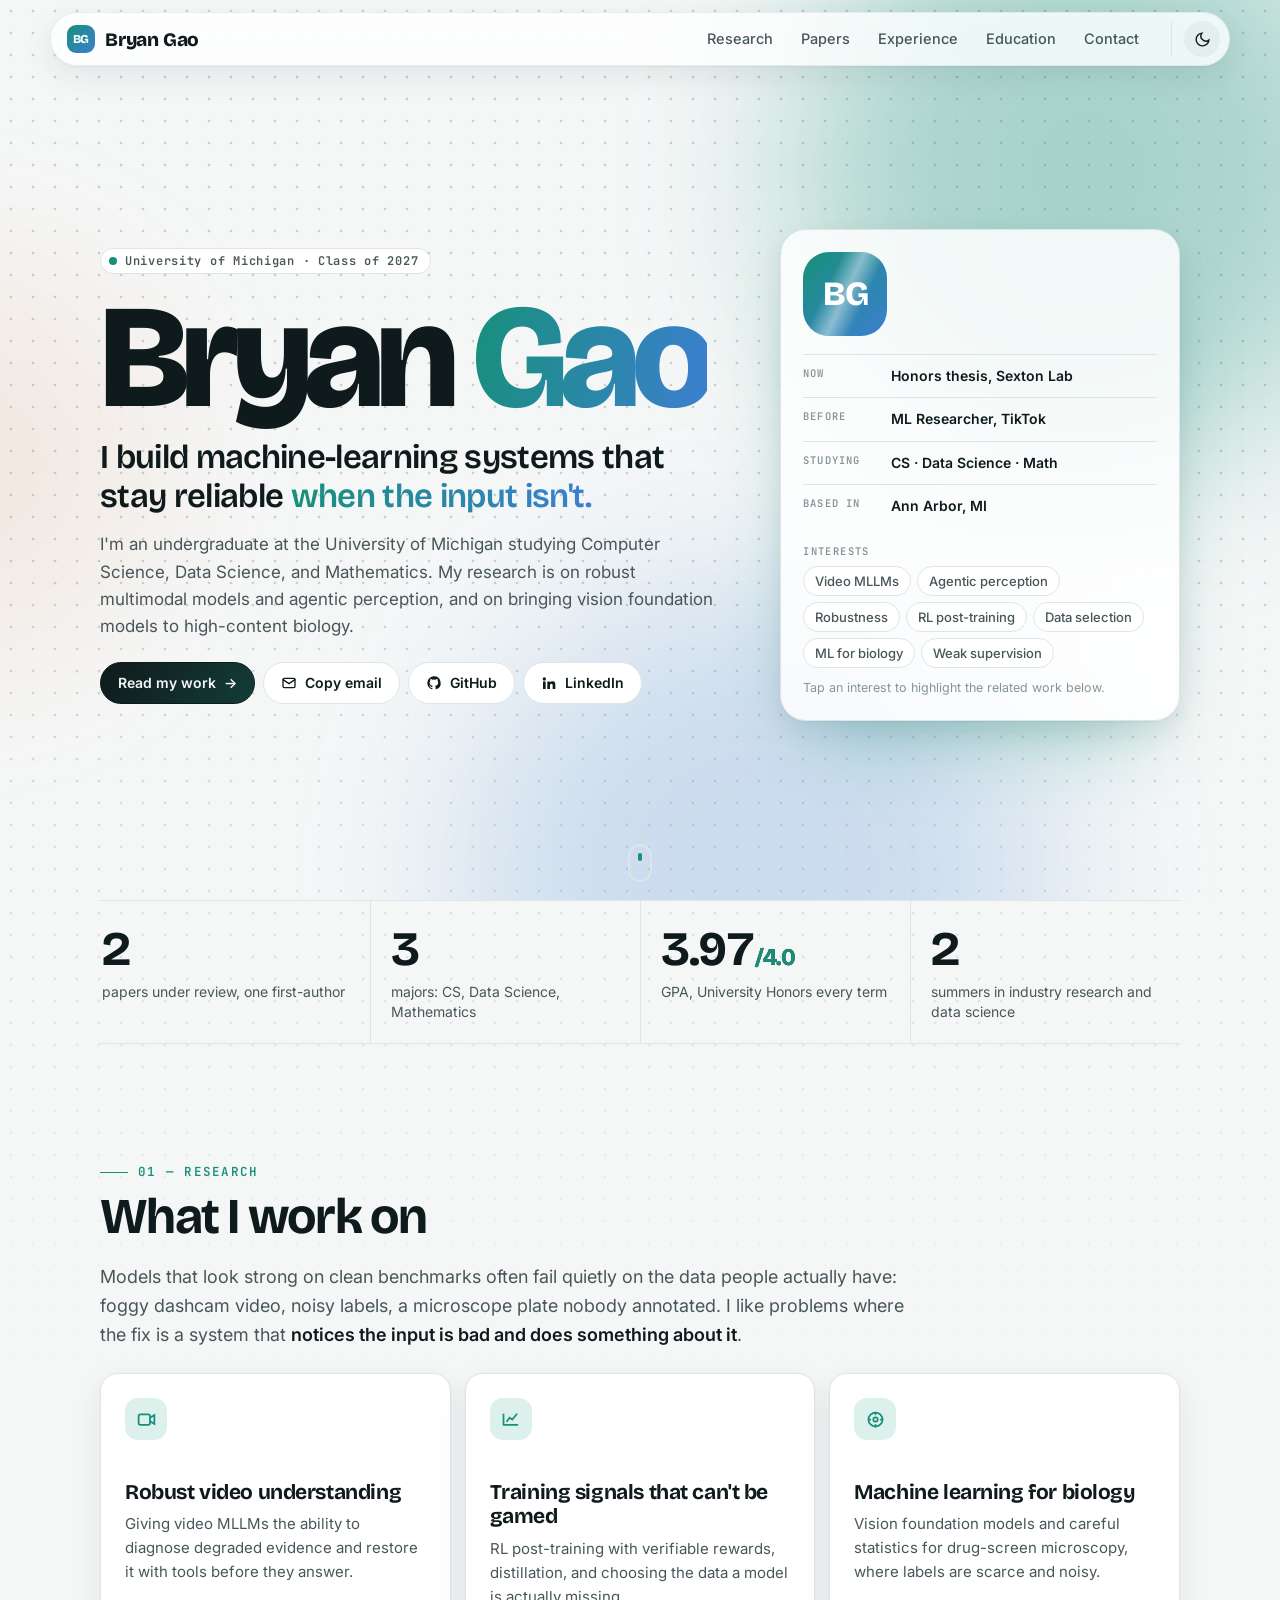
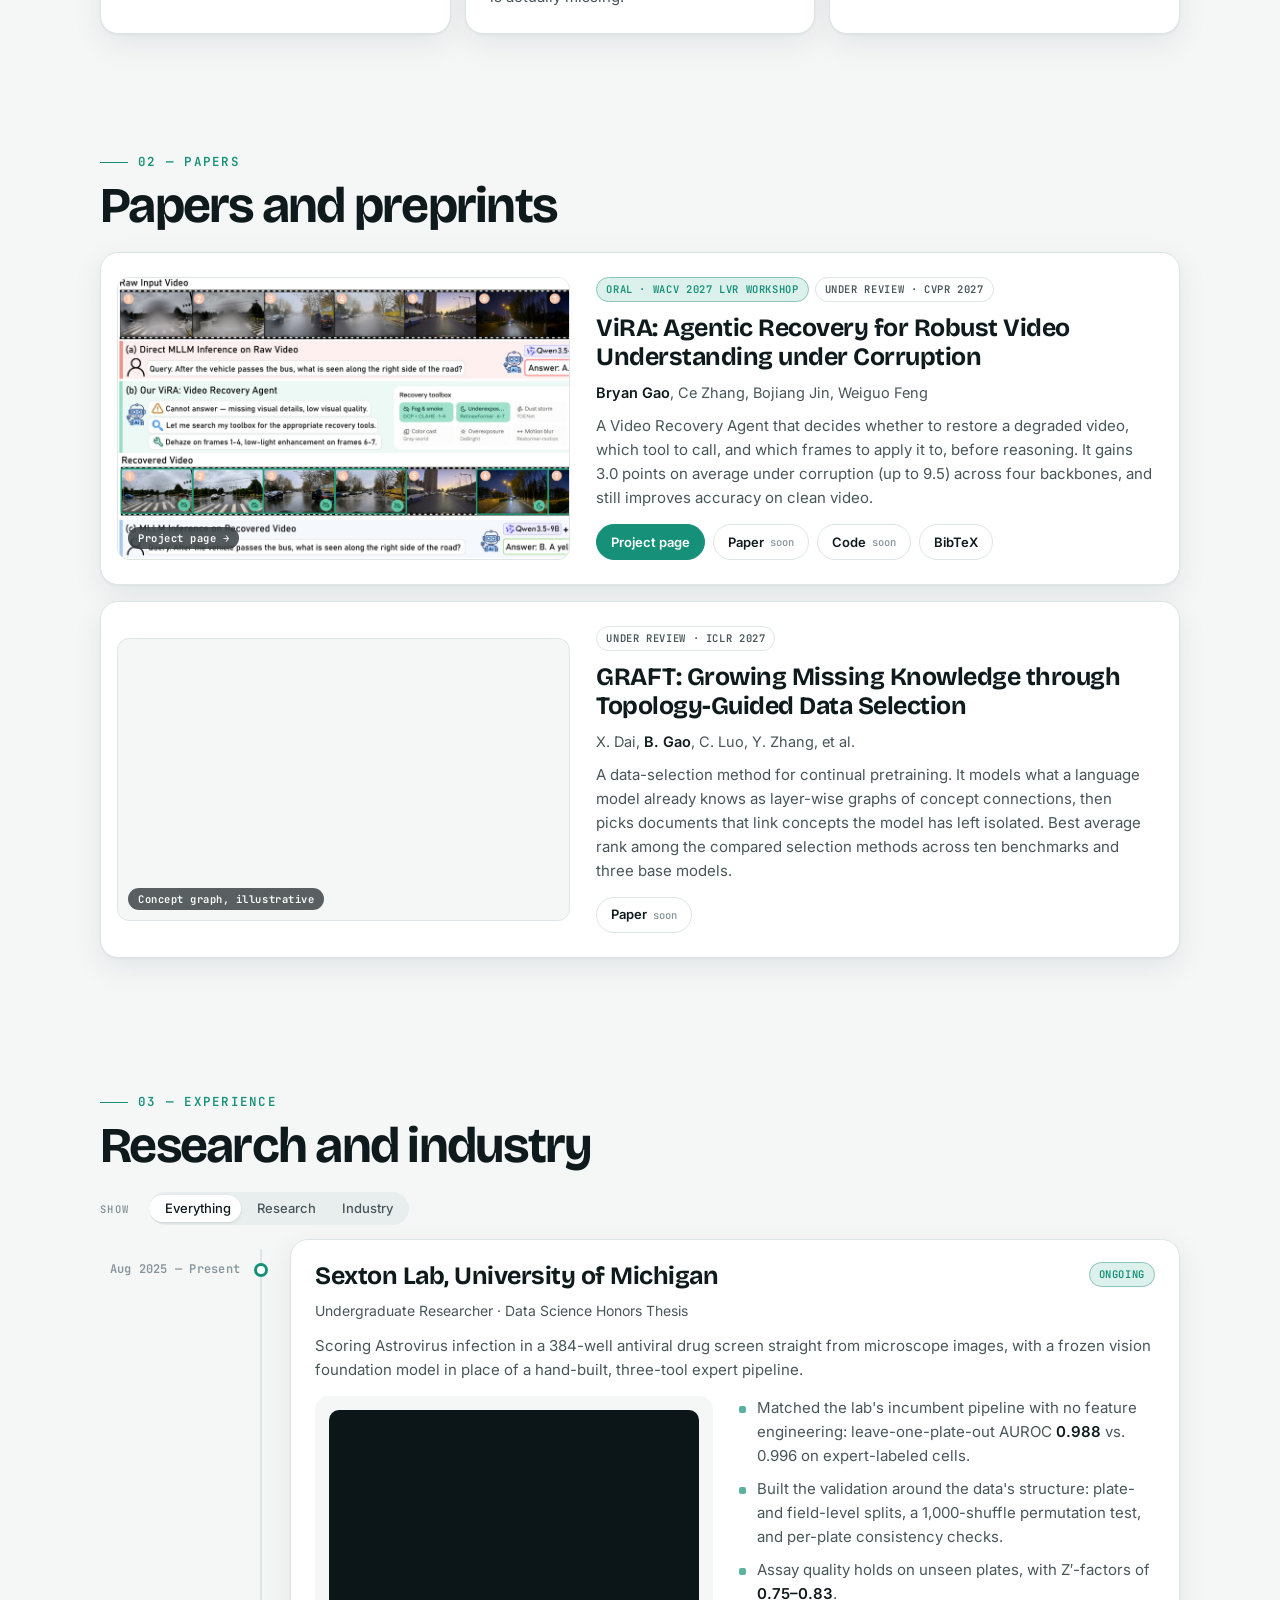
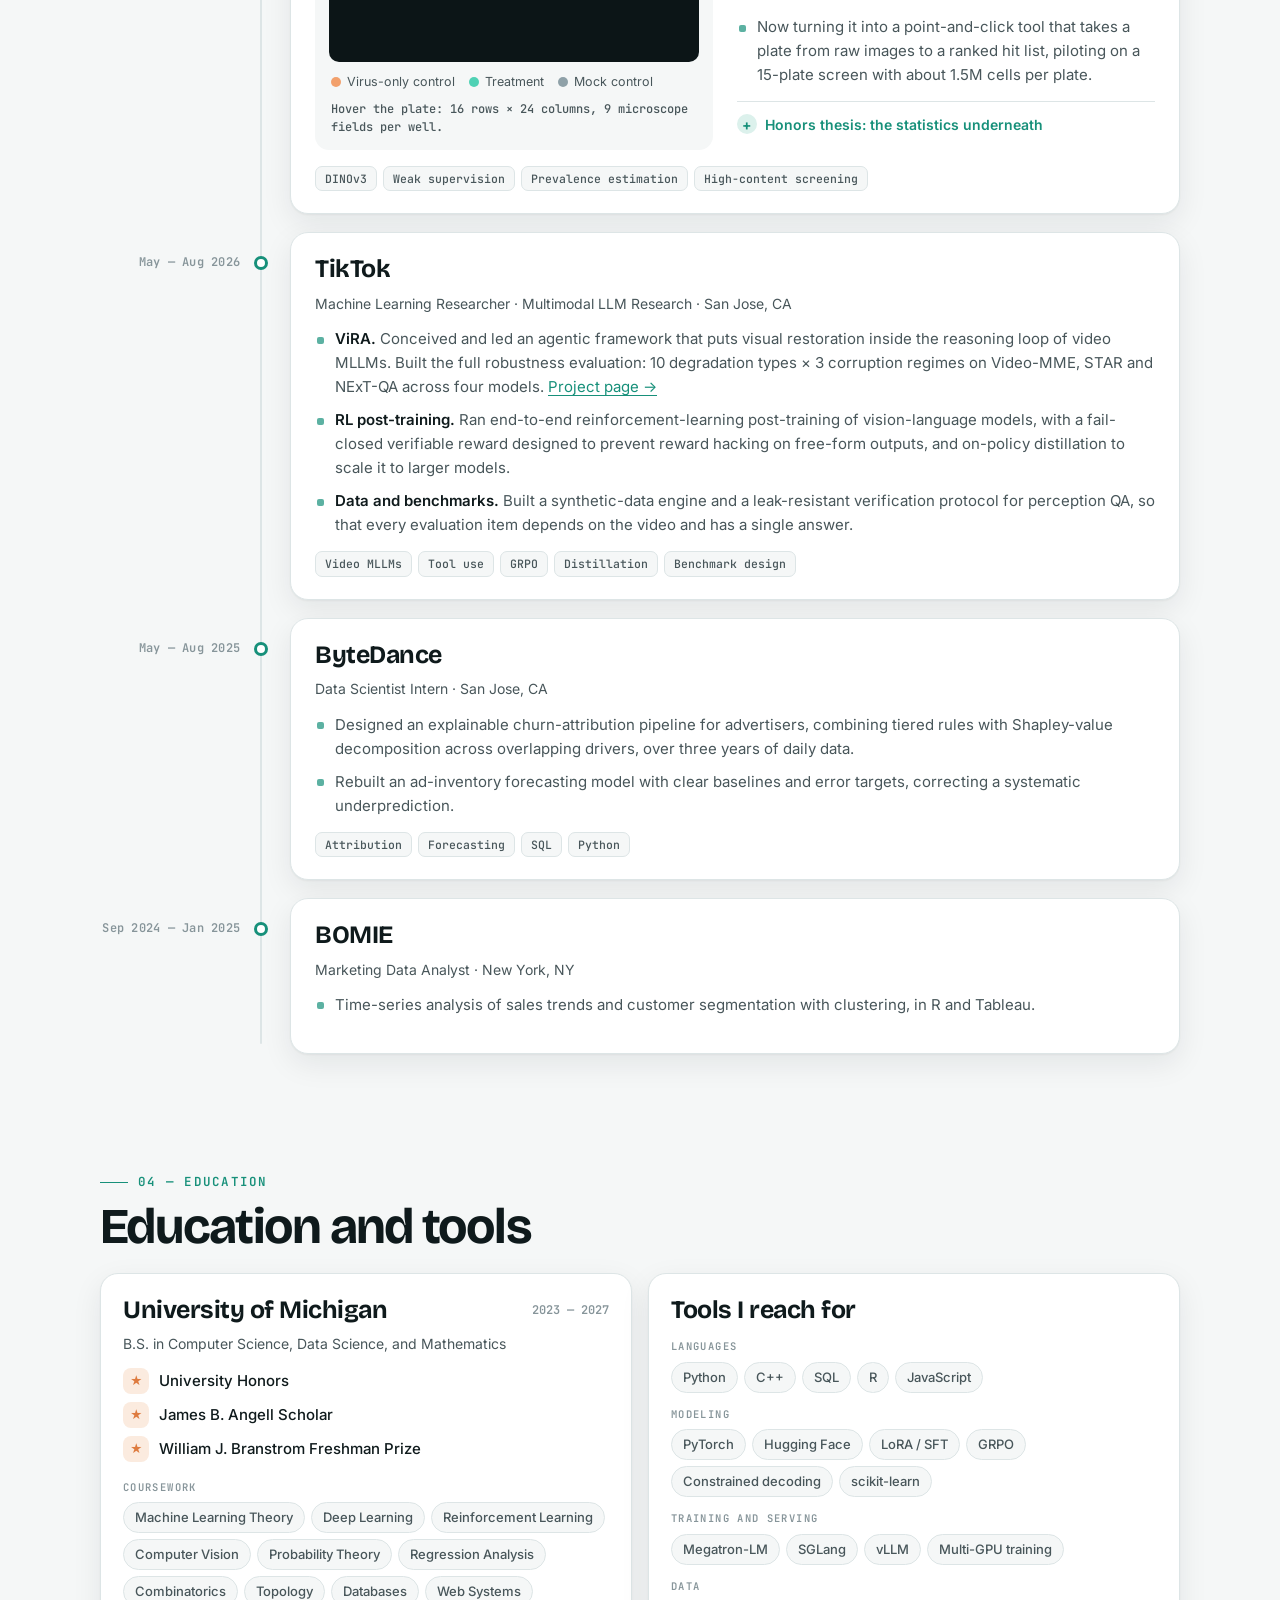
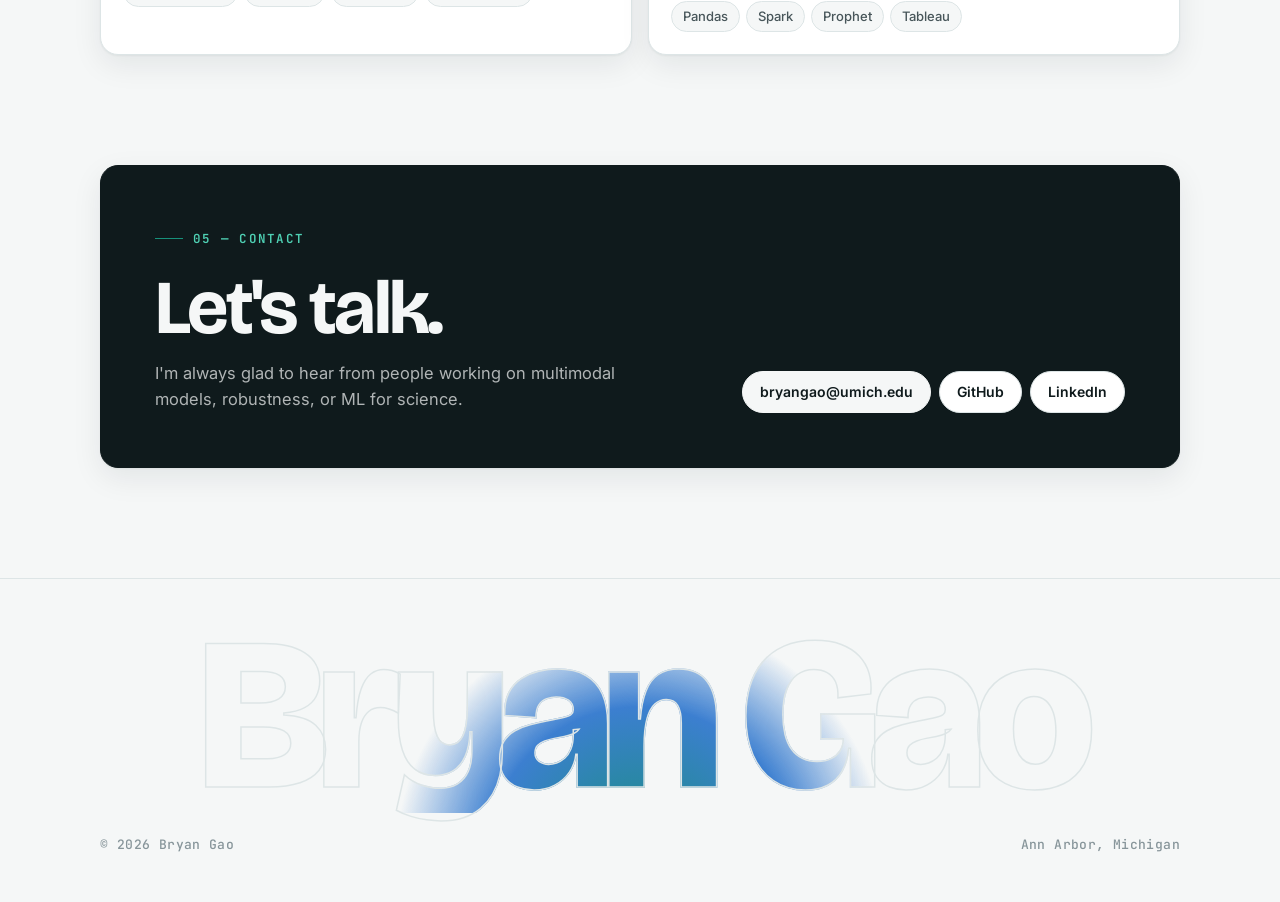
==== commit c4c6c82b: "Revert "Redesign homepage" This reverts commit a27d0705c6a8e3e071fb78a7016f446b483d0658." ====
--- a/index.html
+++ b/index.html
@@ -1,5 +1,5 @@
 <!doctype html>
-<html lang="en" data-theme="dark">
+<html lang="en">
 <head>
 <meta charset="utf-8">
 <meta name="viewport" content="width=device-width, initial-scale=1">
@@ -10,57 +10,59 @@
 <link rel="icon" href="assets/img/favicon.svg" type="image/svg+xml">
 <link rel="preconnect" href="https://fonts.googleapis.com">
 <link rel="preconnect" href="https://fonts.gstatic.com" crossorigin>
-<link href="https://fonts.googleapis.com/css2?family=Instrument+Serif:ital@0;1&family=Geist:wght@400;500;600;700&family=Geist+Mono:wght@400;500&display=swap" rel="stylesheet">
-<link rel="stylesheet" href="assets/home.css?v=4">
-<script>document.documentElement.classList.add('js');try{var t=localStorage.getItem('bg-theme2');if(t)document.documentElement.dataset.theme=t;}catch(e){}</script>
+<link href="https://fonts.googleapis.com/css2?family=Bricolage+Grotesque:opsz,wght@12..96,500..800&family=Inter:wght@400;500;600;700&family=JetBrains+Mono:wght@400;500;600&display=swap" rel="stylesheet">
+<link rel="stylesheet" href="assets/home.css?v=2">
+<script>document.documentElement.classList.add('js');try{var t=localStorage.getItem('bg-theme');if(t)document.documentElement.dataset.theme=t;}catch(e){}</script>
 </head>
 <body id="top">
-<div class="glow" id="glow" aria-hidden="true"></div>
 <div class="progress" id="progress"></div>
 
-<nav class="bar" id="bar" aria-label="Main">
-  <a class="logo" href="#top">bryan <i>gao</i></a>
+<nav class="island" id="island" aria-label="Main">
+  <a class="brand" href="#top"><span class="mono-mark">BG</span>Bryan Gao</a>
   <div class="links" id="navlinks">
-    <a href="#about"><span>01</span>About</a>
-    <a href="#work"><span>02</span>Work</a>
-    <a href="#path"><span>03</span>Path</a>
-    <a href="#contact"><span>04</span>Contact</a>
-  </div>
-  <button class="tog" id="theme" aria-label="Switch between dark and light" title="Theme (D)"><i></i></button>
+    <span class="pill" id="pill"></span>
+    <a href="#research">Research</a>
+    <a href="#papers">Papers</a>
+    <a href="#experience">Experience</a>
+    <a href="#education">Education</a>
+    <a href="#contact">Contact</a>
+  </div>
+  <div class="tools">
+    <button class="ib" id="theme" aria-label="Toggle dark mode" title="Toggle theme (D)">
+      <svg viewBox="0 0 24 24" fill="none" stroke="currentColor" stroke-width="2" stroke-linecap="round"><path d="M21 12.8A9 9 0 1 1 11.2 3a7 7 0 0 0 9.8 9.8z"/></svg>
+    </button>
+  </div>
 </nav>
 
-<header class="hero" id="hero">
-  <canvas id="field" aria-hidden="true"></canvas>
-  <div class="w hero-in">
-    <p class="eyebrow" data-r><span class="live"></span>Computer Science × Data Science × Mathematics — University of Michigan</p>
-    <h1 class="name" id="name" aria-label="Bryan Gao">Bryan Gao</h1>
-    <p class="pitch" data-r>I build machine-learning systems that stay reliable <em>when the input isn't.</em></p>
-    <p class="now" data-r><span class="k">Working on</span><span class="scr" id="scr" aria-live="off">robust video understanding</span></p>
-    <div class="cta" data-r>
-      <a class="btn solid mag" href="#work"><span>See the work</span><svg viewBox="0 0 24 24" fill="none" stroke="currentColor" stroke-width="2.2" stroke-linecap="round"><path d="M7 17L17 7M9 7h8v8"/></svg></a>
-      <button class="btn mag" id="copyMail" data-mail="bryangao@umich.edu"><span>Copy email</span></button>
-      <a class="btn mag" href="https://github.com/bg3495" rel="noopener"><span>GitHub</span></a>
-      <a class="btn mag" href="https://www.linkedin.com/in/bryan-gao" rel="noopener"><span>LinkedIn</span></a>
+<header class="hero">
+  <div class="aurora" aria-hidden="true"><i></i><i></i><i></i></div>
+  <div class="w">
+    <div class="hero-main">
+      <div class="venue" data-r><i></i>University of Michigan · Class of 2027</div>
+      <h1 class="name" aria-label="Bryan Gao"><span class="ln">Bryan</span> <span class="ln">Gao</span></h1>
+      <p class="kicker" data-r>I build machine-learning systems that stay reliable <em>when the input isn't.</em></p>
+      <p class="tag" data-r>I'm an undergraduate at the University of Michigan studying Computer Science, Data Science, and Mathematics. My research is on robust multimodal models and agentic perception, and on bringing vision foundation models to high-content biology.</p>
+      <div class="cta" data-r>
+        <a class="btn pri" href="#papers">Read my work <span aria-hidden="true">→</span></a>
+        <button class="btn" id="copyMail" data-mail="bryangao@umich.edu">
+          <svg viewBox="0 0 24 24" fill="none" stroke="currentColor" stroke-width="2" stroke-linecap="round"><rect x="3" y="5" width="18" height="14" rx="2"/><path d="M3 7l9 6 9-6"/></svg><span>Copy email</span></button>
+        <a class="btn" href="https://github.com/bg3495" rel="noopener">
+          <svg viewBox="0 0 24 24" fill="currentColor"><path d="M12 2a10 10 0 0 0-3.2 19.5c.5.1.7-.2.7-.5v-1.7c-2.8.6-3.4-1.3-3.4-1.3-.5-1.2-1.1-1.5-1.1-1.5-.9-.6.1-.6.1-.6 1 .1 1.5 1 1.5 1 .9 1.5 2.3 1.1 2.9.8.1-.6.3-1.1.6-1.3-2.2-.3-4.6-1.1-4.6-5a3.9 3.9 0 0 1 1-2.7 3.6 3.6 0 0 1 .1-2.7s.8-.3 2.8 1a9.6 9.6 0 0 1 5 0c1.9-1.3 2.8-1 2.8-1 .4 1 .4 1.9.1 2.7a3.9 3.9 0 0 1 1 2.7c0 3.9-2.3 4.7-4.6 5 .4.3.7.9.7 1.9V21c0 .3.2.6.7.5A10 10 0 0 0 12 2z"/></svg>GitHub</a>
+        <a class="btn" href="https://www.linkedin.com/in/bryan-gao" rel="noopener">
+          <svg viewBox="0 0 24 24" fill="currentColor"><path d="M4.98 3.5a2.5 2.5 0 1 1 0 5 2.5 2.5 0 0 1 0-5zM3 9.75h4V21H3zM9.5 9.75h3.8v1.6h.05c.53-1 1.83-1.9 3.75-1.9 4 0 4.4 2.5 4.4 5.8V21h-4v-5c0-1.3 0-3-1.85-3s-2.15 1.4-2.15 2.9V21h-4z"/></svg>LinkedIn</a>
+      </div>
     </div>
-  </div>
-  <div class="ticker" aria-hidden="true"><div class="tk" id="tk"></div></div>
-</header>
-
-<main>
-  <!-- about / bento -->
-  <section class="sec w" id="about">
-    <header class="sh" data-r><span class="idx">01</span><h2>At a <i>glance</i></h2></header>
-    <div class="bento">
-      <article class="tile bio" data-r>
-        <div class="avatar" aria-hidden="true">BG</div>
-        <p>I'm an undergraduate at the University of Michigan. Models that look strong on clean benchmarks often fail quietly on the data people actually have: foggy dashcam video, noisy labels, a microscope plate nobody annotated. I like problems where the fix is a system that <b>notices the input is bad and does something about it.</b></p>
-      </article>
-      <article class="tile num" data-r><span class="lab">Under review</span><b><span data-count="2">2</span></b><p>papers, one as first author</p></article>
-      <article class="tile num" data-r><span class="lab">GPA</span><b><span data-count="3.97" data-dec="2">3.97</span></b><p>of 4.0, three majors</p></article>
-      <article class="tile nowt" data-r data-tags="bio stats robust"><span class="lab"><span class="live"></span>Now</span><h3>Honors thesis, Sexton Lab</h3><p>Reliable infection estimates from drug-screen microscopy.</p></article>
-      <article class="tile clock" data-r><span class="lab">Ann Arbor, MI</span><b id="clock">--:--</b><p id="clockSub">local time</p></article>
-      <article class="tile ints" data-r id="focus">
-        <span class="lab">Interests — tap to highlight related work</span>
+
+    <aside class="card idcard" id="idcard" data-r aria-label="At a glance">
+      <div class="avatar" aria-hidden="true"><span>BG</span></div>
+      <div class="idrows">
+        <div><span>Now</span><b>Honors thesis, Sexton Lab</b></div>
+        <div><span>Before</span><b>ML Researcher, TikTok</b></div>
+        <div><span>Studying</span><b>CS · Data Science · Math</b></div>
+        <div><span>Based in</span><b>Ann Arbor, MI</b></div>
+      </div>
+      <div class="focus" id="focus">
+        <span class="lab">Interests</span>
         <div class="chips">
           <button data-k="vlm" aria-pressed="false">Video MLLMs</button>
           <button data-k="agent" aria-pressed="false">Agentic perception</button>
@@ -70,164 +72,213 @@
           <button data-k="bio" aria-pressed="false">ML for biology</button>
           <button data-k="stats" aria-pressed="false">Weak supervision</button>
         </div>
+        <p class="hint">Tap an interest to highlight the related work below.</p>
+      </div>
+    </aside>
+  </div>
+  <a class="scroll-cue" href="#after" aria-label="Scroll down"></a>
+</header>
+
+<main id="after">
+  <div class="w">
+    <div class="stats" data-r>
+      <div><b><span data-count="2">0</span></b><span>papers under review, one first-author</span></div>
+      <div><b><span data-count="3">0</span></b><span>majors: CS, Data Science, Mathematics</span></div>
+      <div><b><span data-count="3.97" data-dec="2">0</span><small>/4.0</small></b><span>GPA, University Honors every term</span></div>
+      <div><b><span data-count="2">0</span></b><span>summers in industry research and data science</span></div>
+    </div>
+
+    <!-- research -->
+    <section class="sec" id="research">
+      <div class="sec-head" data-r><div class="no">01 — RESEARCH</div><h2>What I work on</h2></div>
+      <p class="lead" data-r>Models that look strong on clean benchmarks often fail quietly on the data people actually have: foggy dashcam video, noisy labels, a microscope plate nobody annotated. I like problems where the fix is a system that <b>notices the input is bad and does something about it</b>.</p>
+      <div class="three">
+        <article class="card pillar" data-r data-tags="vlm agent robust">
+          <span class="ico"><svg viewBox="0 0 24 24" fill="none" stroke="currentColor" stroke-width="2" stroke-linecap="round"><rect x="3" y="6" width="13" height="12" rx="2"/><path d="M16 10l5-3v10l-5-3"/></svg></span>
+          <h4>Robust video understanding</h4>
+          <p>Giving video MLLMs the ability to diagnose degraded evidence and restore it with tools before they answer.</p>
+        </article>
+        <article class="card pillar" data-r data-tags="rl data vlm">
+          <span class="ico"><svg viewBox="0 0 24 24" fill="none" stroke="currentColor" stroke-width="2" stroke-linecap="round"><path d="M4 18V6M4 18h16M8 14l3-4 3 2 5-6"/></svg></span>
+          <h4>Training signals that can't be gamed</h4>
+          <p>RL post-training with verifiable rewards, distillation, and choosing the data a model is actually missing.</p>
+        </article>
+        <article class="card pillar" data-r data-tags="bio stats robust">
+          <span class="ico"><svg viewBox="0 0 24 24" fill="none" stroke="currentColor" stroke-width="2" stroke-linecap="round"><circle cx="12" cy="12" r="8"/><circle cx="12" cy="12" r="2.5"/><path d="M12 4v2M12 18v2M4 12h2M18 12h2"/></svg></span>
+          <h4>Machine learning for biology</h4>
+          <p>Vision foundation models and careful statistics for drug-screen microscopy, where labels are scarce and noisy.</p>
+        </article>
+      </div>
+    </section>
+
+    <!-- papers -->
+    <section class="sec" id="papers">
+      <div class="sec-head" data-r><div class="no">02 — PAPERS</div><h2>Papers and preprints</h2></div>
+
+      <article class="card paper" data-r data-tags="vlm agent robust">
+        <a class="thumb" href="vira/" aria-label="Open the ViRA project page">
+          <img src="assets/img/vira-teaser.jpg" alt="ViRA overview figure: a degraded video, the recovery agent's tool calls, and the recovered video." loading="lazy">
+          <span class="chip">Project page →</span>
+        </a>
+        <div class="pbody">
+          <div class="status"><span class="st ok">Oral · WACV 2027 LVR Workshop</span><span class="st">Under review · CVPR 2027</span></div>
+          <h3><a href="vira/">ViRA: Agentic Recovery for Robust Video Understanding under Corruption</a></h3>
+          <p class="auth"><b>Bryan Gao</b>, Ce Zhang, Bojiang Jin, Weiguo Feng</p>
+          <p class="sum">A Video Recovery Agent that decides whether to restore a degraded video, which tool to call, and which frames to apply it to, before reasoning. It gains 3.0 points on average under corruption (up to 9.5) across four backbones, and still improves accuracy on clean video.</p>
+          <div class="plinks">
+            <a class="sbtn pri" href="vira/">Project page</a>
+            <button class="sbtn" data-soon="Paper link coming soon">Paper <small>soon</small></button>
+            <button class="sbtn" data-soon="Code will be released">Code <small>soon</small></button>
+            <button class="sbtn" data-bib="vira">BibTeX</button>
+          </div>
+        </div>
       </article>
-      <article class="tile prev" data-r data-tags="vlm agent rl"><span class="lab">Before</span><h3>ML Researcher, TikTok</h3><p>Multimodal LLM research, summer 2026.</p></article>
-    </div>
-
-    <div class="rows" id="rows">
-      <article class="row" data-r data-tags="vlm agent robust"><span class="n">i</span><h3>Robust video understanding</h3><p>Giving video MLLMs the ability to diagnose degraded evidence and restore it with tools before they answer.</p><span class="arr">↗</span></article>
-      <article class="row" data-r data-tags="rl data vlm"><span class="n">ii</span><h3>Training signals that can't be gamed</h3><p>RL post-training with verifiable rewards, distillation, and choosing the data a model is actually missing.</p><span class="arr">↗</span></article>
-      <article class="row" data-r data-tags="bio stats robust"><span class="n">iii</span><h3>Machine learning for biology</h3><p>Vision foundation models and careful statistics for drug-screen microscopy, where labels are scarce and noisy.</p><span class="arr">↗</span></article>
-    </div>
-  </section>
-
-  <!-- work -->
-  <section class="sec w" id="work">
-    <header class="sh" data-r><span class="idx">02</span><h2>Papers &amp; <i>preprints</i></h2></header>
-
-    <article class="paper tilt" data-r data-tags="vlm agent robust">
-      <a class="thumb" href="vira/" aria-label="Open the ViRA project page">
-        <img src="assets/img/vira-teaser.jpg" alt="ViRA overview figure: a degraded video, the recovery agent's tool calls, and the recovered video." loading="lazy">
-        <span class="chip">Project page ↗</span>
-      </a>
-      <div class="pbody">
-        <div class="status"><span class="st on">Oral · WACV 2027 LVR Workshop</span><span class="st">Under review · CVPR 2027</span></div>
-        <h3><a href="vira/">ViRA: Agentic Recovery for Robust Video Understanding under Corruption</a></h3>
-        <p class="auth"><b>Bryan Gao</b>, Ce Zhang, Bojiang Jin, Weiguo Feng</p>
-        <p class="sum">A Video Recovery Agent that decides whether to restore a degraded video, which tool to call, and which frames to apply it to, before reasoning. It gains 3.0 points on average under corruption (up to 9.5) across four backbones, and still improves accuracy on clean video.</p>
-        <div class="plinks">
-          <a class="sbtn solid" href="vira/">Project page</a>
-          <button class="sbtn" data-soon="Paper link coming soon">Paper <small>soon</small></button>
-          <button class="sbtn" data-soon="Code will be released">Code <small>soon</small></button>
-          <button class="sbtn" data-bib="vira">BibTeX</button>
-        </div>
-      </div>
-    </article>
-
-    <article class="paper tilt flip" data-r data-tags="data">
-      <div class="thumb graft" id="graft" aria-hidden="true"><canvas></canvas><span class="chip">Concept graph, illustrative</span></div>
-      <div class="pbody">
-        <div class="status"><span class="st">Under review · ICLR 2027</span></div>
-        <h3>GRAFT: Growing Missing Knowledge through Topology-Guided Data Selection</h3>
-        <p class="auth">X. Dai, <b>B. Gao</b>, C. Luo, Y. Zhang, et al.</p>
-        <p class="sum">A data-selection method for continual pretraining. It models what a language model already knows as layer-wise graphs of concept connections, then picks documents that link concepts the model has left isolated. Best average rank among the compared selection methods across ten benchmarks and three base models.</p>
-        <div class="plinks"><button class="sbtn" data-soon="Paper link coming soon">Paper <small>soon</small></button></div>
-      </div>
-    </article>
-  </section>
-
-  <!-- path -->
-  <section class="sec w" id="path">
-    <header class="sh" data-r><span class="idx">03</span><h2>Research &amp; <i>industry</i></h2>
-      <div class="seg" id="expSeg"><span class="knob"></span>
-        <button data-v="all" aria-pressed="true">All</button>
-        <button data-v="research" aria-pressed="false">Research</button>
-        <button data-v="industry" aria-pressed="false">Industry</button>
-      </div>
-    </header>
-
-    <div class="timeline" id="timeline">
-      <span class="rail"><i id="railFill"></i></span>
-
-      <article class="tl" data-kind="research" data-tags="bio stats robust" data-r>
-        <div class="yr"><b>2025</b><span>Aug — now</span></div>
-        <div class="tlc">
-          <div class="top"><div><h3>Sexton Lab, University of Michigan</h3><p class="role">Undergraduate Researcher · Data Science Honors Thesis</p></div><span class="st on">Ongoing</span></div>
-          <p class="sum">Scoring Astrovirus infection in a 384-well antiviral drug screen straight from microscope images, with a frozen vision foundation model in place of a hand-built, three-tool expert pipeline.</p>
-          <div class="lab-grid">
-            <div class="plate-wrap">
-              <div class="plate" id="plate" role="img" aria-label="Layout of a 384-well plate: virus-only controls in column 1, treatment wells in columns 2 to 22, mock controls in columns 23 and 24."></div>
-              <div class="legend"><span><i class="v"></i>Virus-only control</span><span><i class="t"></i>Treatment</span><span><i class="m"></i>Mock control</span></div>
-              <p class="plate-read" id="plateRead">Hover the plate: 16 rows × 24 columns, 9 microscope fields per well.</p>
+
+      <article class="card paper" data-r data-tags="data">
+        <div class="thumb graft" id="graft" aria-hidden="true"><canvas></canvas><span class="chip">Concept graph, illustrative</span></div>
+        <div class="pbody">
+          <div class="status"><span class="st">Under review · ICLR 2027</span></div>
+          <h3>GRAFT: Growing Missing Knowledge through Topology-Guided Data Selection</h3>
+          <p class="auth">X. Dai, <b>B. Gao</b>, C. Luo, Y. Zhang, et al.</p>
+          <p class="sum">A data-selection method for continual pretraining. It models what a language model already knows as layer-wise graphs of concept connections, then picks documents that link concepts the model has left isolated. Best average rank among the compared selection methods across ten benchmarks and three base models.</p>
+          <div class="plinks">
+            <button class="sbtn" data-soon="Paper link coming soon">Paper <small>soon</small></button>
+          </div>
+        </div>
+      </article>
+    </section>
+
+    <!-- experience -->
+    <section class="sec" id="experience">
+      <div class="sec-head" data-r><div class="no">03 — EXPERIENCE</div><h2>Research and industry</h2></div>
+      <div class="ctl" data-r>
+        <span class="lab">Show</span>
+        <div class="seg" id="expSeg"><span class="knob"></span>
+          <button data-v="all" aria-pressed="true">Everything</button>
+          <button data-v="research" aria-pressed="false">Research</button>
+          <button data-v="industry" aria-pressed="false">Industry</button>
+        </div>
+      </div>
+
+      <div class="timeline" id="timeline">
+        <span class="rail"><i id="railFill"></i></span>
+
+        <article class="tl" data-kind="research" data-tags="bio stats robust" data-r>
+          <span class="dot live"></span>
+          <div class="when">Aug 2025 — Present</div>
+          <div class="card tlc">
+            <div class="top"><div><h3>Sexton Lab, University of Michigan</h3><p class="role">Undergraduate Researcher · Data Science Honors Thesis</p></div><span class="st ok">Ongoing</span></div>
+            <p class="sum">Scoring Astrovirus infection in a 384-well antiviral drug screen straight from microscope images, with a frozen vision foundation model in place of a hand-built, three-tool expert pipeline.</p>
+
+            <div class="lab-grid">
+              <div class="plate-wrap">
+                <div class="plate" id="plate" role="img" aria-label="Layout of a 384-well plate: virus-only controls in column 1, treatment wells in columns 2 to 22, mock controls in columns 23 and 24."></div>
+                <div class="legend"><span><i class="v"></i>Virus-only control</span><span><i class="t"></i>Treatment</span><span><i class="m"></i>Mock control</span></div>
+                <p class="plate-read" id="plateRead">Hover the plate: 16 rows × 24 columns, 9 microscope fields per well.</p>
+              </div>
+              <div>
+                <ul class="pts">
+                  <li>Matched the lab's incumbent pipeline with no feature engineering: leave-one-plate-out AUROC <b>0.988</b> vs. 0.996 on expert-labeled cells.</li>
+                  <li>Built the validation around the data's structure: plate- and field-level splits, a 1,000-shuffle permutation test, and per-plate consistency checks.</li>
+                  <li>Assay quality holds on unseen plates, with Z′-factors of <b>0.75–0.83</b>.</li>
+                  <li>Now turning it into a point-and-click tool that takes a plate from raw images to a ranked hit list, piloting on a 15-plate screen with about 1.5M cells per plate.</li>
+                </ul>
+                <details class="more">
+                  <summary>Honors thesis: the statistics underneath</summary>
+                  <p>A virus-only control well still contains uninfected cells, so using wells as labels bakes in label noise. The thesis treats this as inference under weak supervision: modeling the label noise with a mixture model, estimating per-well infection prevalence with calibrated uncertainty, handling plate effects hierarchically, and making hit calling an error-controlled procedure.</p>
+                </details>
+              </div>
             </div>
-            <div>
-              <ul class="pts">
-                <li>Matched the lab's incumbent pipeline with no feature engineering: leave-one-plate-out AUROC <b>0.988</b> vs. 0.996 on expert-labeled cells.</li>
-                <li>Built the validation around the data's structure: plate- and field-level splits, a 1,000-shuffle permutation test, and per-plate consistency checks.</li>
-                <li>Assay quality holds on unseen plates, with Z′-factors of <b>0.75–0.83</b>.</li>
-                <li>Now turning it into a point-and-click tool that takes a plate from raw images to a ranked hit list, piloting on a 15-plate screen with about 1.5M cells per plate.</li>
-              </ul>
-              <details class="more">
-                <summary>Honors thesis: the statistics underneath</summary>
-                <p>A virus-only control well still contains uninfected cells, so using wells as labels bakes in label noise. The thesis treats this as inference under weak supervision: modeling the label noise with a mixture model, estimating per-well infection prevalence with calibrated uncertainty, handling plate effects hierarchically, and making hit calling an error-controlled procedure.</p>
-              </details>
-            </div>
-          </div>
-          <div class="tags"><span>DINOv3</span><span>Weak supervision</span><span>Prevalence estimation</span><span>High-content screening</span></div>
-        </div>
-      </article>
-
-      <article class="tl" data-kind="research" data-tags="vlm agent robust rl data" data-r>
-        <div class="yr"><b>2026</b><span>May — Aug</span></div>
-        <div class="tlc">
-          <div class="top"><div><h3>TikTok</h3><p class="role">Machine Learning Researcher · Multimodal LLM Research · San Jose, CA</p></div></div>
-          <ul class="pts">
-            <li><b>ViRA.</b> Conceived and led an agentic framework that puts visual restoration inside the reasoning loop of video MLLMs. Built the full robustness evaluation: 10 degradation types × 3 corruption regimes on Video-MME, STAR and NExT-QA across four models. <a href="vira/">Project page ↗</a></li>
-            <li><b>RL post-training.</b> Ran end-to-end reinforcement-learning post-training of vision-language models, with a fail-closed verifiable reward designed to prevent reward hacking on free-form outputs, and on-policy distillation to scale it to larger models.</li>
-            <li><b>Data and benchmarks.</b> Built a synthetic-data engine and a leak-resistant verification protocol for perception QA, so that every evaluation item depends on the video and has a single answer.</li>
-          </ul>
-          <div class="tags"><span>Video MLLMs</span><span>Tool use</span><span>GRPO</span><span>Distillation</span><span>Benchmark design</span></div>
-        </div>
-      </article>
-
-      <article class="tl" data-kind="industry" data-tags="data stats" data-r>
-        <div class="yr"><b>2025</b><span>May — Aug</span></div>
-        <div class="tlc">
-          <div class="top"><div><h3>ByteDance</h3><p class="role">Data Scientist Intern · San Jose, CA</p></div></div>
-          <ul class="pts">
-            <li>Designed an explainable churn-attribution pipeline for advertisers, combining tiered rules with Shapley-value decomposition across overlapping drivers, over three years of daily data.</li>
-            <li>Rebuilt an ad-inventory forecasting model with clear baselines and error targets, correcting a systematic underprediction.</li>
-          </ul>
-          <div class="tags"><span>Attribution</span><span>Forecasting</span><span>SQL</span><span>Python</span></div>
-        </div>
-      </article>
-
-      <article class="tl" data-kind="industry" data-tags="stats" data-r>
-        <div class="yr"><b>2024</b><span>Sep — Jan</span></div>
-        <div class="tlc">
-          <div class="top"><div><h3>BOMIE</h3><p class="role">Marketing Data Analyst · New York, NY</p></div></div>
-          <ul class="pts"><li>Time-series analysis of sales trends and customer segmentation with clustering, in R and Tableau.</li></ul>
-        </div>
-      </article>
-    </div>
-
-    <div class="duo">
-      <article class="tile edu" data-r>
-        <span class="lab">Education · 2023 — 2027</span>
-        <h3>University of Michigan</h3>
-        <p class="role">B.S. in Computer Science, Data Science, and Mathematics</p>
-        <ul class="awards"><li>University Honors</li><li>James B. Angell Scholar</li><li>William J. Branstrom Freshman Prize</li></ul>
-        <div class="tags"><span>Machine Learning Theory</span><span>Deep Learning</span><span>Reinforcement Learning</span><span>Computer Vision</span><span>Probability Theory</span><span>Regression Analysis</span><span>Combinatorics</span><span>Topology</span><span>Databases</span><span>Web Systems</span></div>
-      </article>
-      <article class="tile edu" data-r>
-        <span class="lab">Tools I reach for</span>
-        <dl class="kit">
-          <dt>Languages</dt><dd>Python · C++ · SQL · R · JavaScript</dd>
-          <dt>Modeling</dt><dd>PyTorch · Hugging Face · LoRA / SFT · GRPO · constrained decoding · scikit-learn</dd>
-          <dt>Training &amp; serving</dt><dd>Megatron-LM · SGLang · vLLM · multi-GPU training</dd>
-          <dt>Data</dt><dd>Pandas · Spark · Prophet · Tableau</dd>
-        </dl>
-      </article>
-    </div>
-  </section>
-
-  <!-- contact -->
-  <section class="sec w contact" id="contact">
-    <span class="idx" data-r>04</span>
-    <h2 class="big" data-r>Say <i>hello.</i></h2>
-    <p data-r>I'm always glad to hear from people working on multimodal models, robustness, or ML for science.</p>
-    <div class="cta" data-r>
-      <a class="btn solid mag" href="mailto:bryangao@umich.edu"><span>bryangao@umich.edu</span></a>
-      <a class="btn mag" href="https://github.com/bg3495" rel="noopener"><span>GitHub</span></a>
-      <a class="btn mag" href="https://www.linkedin.com/in/bryan-gao" rel="noopener"><span>LinkedIn</span></a>
-    </div>
-  </section>
+            <div class="tags"><span>DINOv3</span><span>Weak supervision</span><span>Prevalence estimation</span><span>High-content screening</span></div>
+          </div>
+        </article>
+
+        <article class="tl" data-kind="research" data-tags="vlm agent robust rl data" data-r>
+          <span class="dot"></span>
+          <div class="when">May — Aug 2026</div>
+          <div class="card tlc">
+            <div class="top"><div><h3>TikTok</h3><p class="role">Machine Learning Researcher · Multimodal LLM Research · San Jose, CA</p></div></div>
+            <ul class="pts">
+              <li><b>ViRA.</b> Conceived and led an agentic framework that puts visual restoration inside the reasoning loop of video MLLMs. Built the full robustness evaluation: 10 degradation types × 3 corruption regimes on Video-MME, STAR and NExT-QA across four models. <a href="vira/">Project page →</a></li>
+              <li><b>RL post-training.</b> Ran end-to-end reinforcement-learning post-training of vision-language models, with a fail-closed verifiable reward designed to prevent reward hacking on free-form outputs, and on-policy distillation to scale it to larger models.</li>
+              <li><b>Data and benchmarks.</b> Built a synthetic-data engine and a leak-resistant verification protocol for perception QA, so that every evaluation item depends on the video and has a single answer.</li>
+            </ul>
+            <div class="tags"><span>Video MLLMs</span><span>Tool use</span><span>GRPO</span><span>Distillation</span><span>Benchmark design</span></div>
+          </div>
+        </article>
+
+        <article class="tl" data-kind="industry" data-tags="data stats" data-r>
+          <span class="dot"></span>
+          <div class="when">May — Aug 2025</div>
+          <div class="card tlc">
+            <div class="top"><div><h3>ByteDance</h3><p class="role">Data Scientist Intern · San Jose, CA</p></div></div>
+            <ul class="pts">
+              <li>Designed an explainable churn-attribution pipeline for advertisers, combining tiered rules with Shapley-value decomposition across overlapping drivers, over three years of daily data.</li>
+              <li>Rebuilt an ad-inventory forecasting model with clear baselines and error targets, correcting a systematic underprediction.</li>
+            </ul>
+            <div class="tags"><span>Attribution</span><span>Forecasting</span><span>SQL</span><span>Python</span></div>
+          </div>
+        </article>
+
+        <article class="tl" data-kind="industry" data-tags="stats" data-r>
+          <span class="dot"></span>
+          <div class="when">Sep 2024 — Jan 2025</div>
+          <div class="card tlc">
+            <div class="top"><div><h3>BOMIE</h3><p class="role">Marketing Data Analyst · New York, NY</p></div></div>
+            <ul class="pts">
+              <li>Time-series analysis of sales trends and customer segmentation with clustering, in R and Tableau.</li>
+            </ul>
+          </div>
+        </article>
+      </div>
+    </section>
+
+    <!-- education -->
+    <section class="sec" id="education">
+      <div class="sec-head" data-r><div class="no">04 — EDUCATION</div><h2>Education and tools</h2></div>
+      <div class="two">
+        <div class="card edu" data-r>
+          <div class="top"><div><h3>University of Michigan</h3><p class="role">B.S. in Computer Science, Data Science, and Mathematics</p></div><span class="when2">2023 — 2027</span></div>
+          <div class="awards">
+            <span>University Honors</span><span>James B. Angell Scholar</span><span>William J. Branstrom Freshman Prize</span>
+          </div>
+          <span class="lab">Coursework</span>
+          <div class="tags big"><span>Machine Learning Theory</span><span>Deep Learning</span><span>Reinforcement Learning</span><span>Computer Vision</span><span>Probability Theory</span><span>Regression Analysis</span><span>Combinatorics</span><span>Topology</span><span>Databases</span><span>Web Systems</span></div>
+        </div>
+        <div class="card edu" data-r>
+          <h3>Tools I reach for</h3>
+          <div class="skill"><span class="lab">Languages</span><div class="tags big"><span>Python</span><span>C++</span><span>SQL</span><span>R</span><span>JavaScript</span></div></div>
+          <div class="skill"><span class="lab">Modeling</span><div class="tags big"><span>PyTorch</span><span>Hugging Face</span><span>LoRA / SFT</span><span>GRPO</span><span>Constrained decoding</span><span>scikit-learn</span></div></div>
+          <div class="skill"><span class="lab">Training and serving</span><div class="tags big"><span>Megatron-LM</span><span>SGLang</span><span>vLLM</span><span>Multi-GPU training</span></div></div>
+          <div class="skill"><span class="lab">Data</span><div class="tags big"><span>Pandas</span><span>Spark</span><span>Prophet</span><span>Tableau</span></div></div>
+        </div>
+      </div>
+    </section>
+
+    <!-- contact -->
+    <section class="sec" id="contact">
+      <div class="card contact" data-r>
+        <div>
+          <div class="no">05 — CONTACT</div>
+          <h2>Let's talk.</h2>
+          <p>I'm always glad to hear from people working on multimodal models, robustness, or ML for science.</p>
+        </div>
+        <div class="cta">
+          <a class="btn pri" href="mailto:bryangao@umich.edu">bryangao@umich.edu</a>
+          <a class="btn" href="https://github.com/bg3495" rel="noopener">GitHub</a>
+          <a class="btn" href="https://www.linkedin.com/in/bryan-gao" rel="noopener">LinkedIn</a>
+        </div>
+      </div>
+    </section>
+  </div>
 </main>
 
-<footer><div class="w"><span>© 2026 Bryan Gao</span><span>Ann Arbor, Michigan</span><a href="#top">Back to top ↑</a></div></footer>
-
-<div class="modal" id="modal" role="dialog" aria-modal="true" aria-label="BibTeX"><div class="box"><pre id="bibText"></pre><div class="rowb"><button class="sbtn solid" id="bibCopy">Copy</button><button class="sbtn" id="bibClose">Close</button></div></div></div>
+<footer><div class="wordmark" id="wordmark" aria-hidden="true">Bryan Gao</div><div class="w"><span>© 2026 Bryan Gao</span><span>Ann Arbor, Michigan</span></div></footer>
+
+<button class="totop" id="totop" aria-label="Back to top"><svg viewBox="0 0 24 24" fill="none" stroke="currentColor" stroke-width="2.4" stroke-linecap="round"><path d="M12 19V5M5 12l7-7 7 7"/></svg></button>
+<div class="modal" id="modal" role="dialog" aria-modal="true" aria-label="BibTeX"><div class="card box"><pre id="bibText"></pre><div class="row"><button class="sbtn pri" id="bibCopy">Copy</button><button class="sbtn" id="bibClose">Close</button></div></div></div>
 <div class="toast" id="toast"></div>
-<script src="assets/home.js?v=4"></script>
+<div class="tip" id="tip"></div>
+<script src="assets/home.js?v=1"></script>
 </body>
 </html>
--- a/assets/home.css
+++ b/assets/home.css
@@ -1,244 +1,658 @@
-/* Bryan Gao — homepage. Deep navy and maize, serif display. Deliberately unlike the ViRA project page. */
+/* ViRA project page.  teal = ViRA / recovered evidence, orange = ViRA-ZS, slate = direct inference, rose = degraded / wrong. */
 :root {
-  --bg: #060913; --surface: #0c111f; --raise: #121829; --ink: #f5f1e6; --text: #a8afc2; --faint: #68708a; --line: #1c2437;
-  --acc: #ffcb05; --hl: #ffcb05; --on-hl: #060913; --acc-soft: rgba(255, 203, 5, .1); --cool: #8fa8ff; --warm: #ff9a62;
-  --serif: "Instrument Serif", "Iowan Old Style", Georgia, serif; --sans: "Geist", "Inter", system-ui, sans-serif; --mono: "Geist Mono", ui-monospace, Menlo, monospace;
-  --shadow: 0 30px 80px -30px rgba(0, 0, 0, .7); color-scheme: dark;
+  --bg: #f5f7f7; --surface: #ffffff; --ink: #0f1a1c; --text: #48565a; --faint: #87959a; --line: #dde5e6;
+  --acc: #17907a; --acc-soft: #dcf1ec; --zs: #de7b3f; --zs-soft: #fbebdf; --direct: #9aa5ab; --direct-soft: #edf0f2;
+  --bad: #c7433f; --bad-soft: #fae5e3; --sky: #3c7fd0; --sky-soft: #e3eefb; --on: #ffffff;
+  --display: "Inter", "Segoe UI", system-ui, sans-serif; --head: "Bricolage Grotesque", "Inter", system-ui, sans-serif; --mono: "JetBrains Mono", ui-monospace, Consolas, monospace;
+  --shadow: 0 1px 2px rgba(15, 30, 35, .05), 0 10px 30px rgba(15, 30, 35, .08);
+  --r: 18px;
 }
-:root[data-theme="light"] {
-  --bg: #f4f0e4; --surface: #fbf8ef; --raise: #ffffff; --ink: #0a1430; --text: #49526b; --faint: #8b8f9d; --line: #ddd6c2;
-  --acc: #8a6200; --hl: #ffcb05; --on-hl: #0a1430; --acc-soft: rgba(255, 203, 5, .28); --cool: #2f4fc4; --warm: #c2541a;
-  --shadow: 0 30px 70px -34px rgba(10, 20, 48, .35); color-scheme: light;
-}
+@media (prefers-color-scheme: dark) { :root:not([data-theme="light"]) {
+  --bg: #0a1113; --surface: #121c1f; --ink: #eef6f5; --text: #b3c2c3; --faint: #74868a; --line: #24343a;
+  --acc: #4fd1b4; --acc-soft: #0f302a; --zs: #f2a06c; --zs-soft: #3a2515; --direct: #7d8b91; --direct-soft: #1c272b;
+  --bad: #f08a83; --bad-soft: #3a1c1b; --sky: #7eb0f2; --sky-soft: #13253b; --on: #0a1113; color-scheme: dark;
+  --shadow: 0 1px 2px rgba(0,0,0,.4), 0 14px 34px rgba(0,0,0,.34); } }
+:root[data-theme="dark"] {
+  --bg: #0a1113; --surface: #121c1f; --ink: #eef6f5; --text: #b3c2c3; --faint: #74868a; --line: #24343a;
+  --acc: #4fd1b4; --acc-soft: #0f302a; --zs: #f2a06c; --zs-soft: #3a2515; --direct: #7d8b91; --direct-soft: #1c272b;
+  --bad: #f08a83; --bad-soft: #3a1c1b; --sky: #7eb0f2; --sky-soft: #13253b; --on: #0a1113; color-scheme: dark;
+  --shadow: 0 1px 2px rgba(0,0,0,.4), 0 14px 34px rgba(0,0,0,.34); }
+
 * { box-sizing: border-box; }
-html { scroll-behavior: smooth; scroll-padding-top: 84px; }
-body { margin: 0; background: var(--bg); color: var(--text); font: 400 16.5px/1.6 var(--sans); -webkit-font-smoothing: antialiased; overflow-x: hidden; }
+html { scroll-behavior: smooth; scroll-padding-top: 88px; }
+body { position: relative; margin: 0; background: var(--bg); color: var(--text); font: 400 16.5px/1.6 var(--display); -webkit-font-smoothing: antialiased; overflow-x: hidden; }
+body::before { content: ""; position: absolute; z-index: -1; inset: 0 0 auto 0; height: 1400px; pointer-events: none;
+  background: radial-gradient(circle, color-mix(in srgb, var(--ink) 18%, transparent) 1.1px, transparent 1.7px) 0 0 / 22px 22px;
+  -webkit-mask-image: linear-gradient(180deg, #000 40%, transparent); mask-image: linear-gradient(180deg, #000 40%, transparent); }
 a { color: var(--acc); text-underline-offset: 3px; text-decoration-thickness: 1px; }
-img { max-width: 100%; display: block; } p { margin: 0; } button { font: inherit; color: inherit; cursor: pointer; }
+img { max-width: 100%; height: auto; display: block; }
+button { font: inherit; color: inherit; cursor: pointer; }
+:focus-visible { outline: 2px solid var(--acc); outline-offset: 2px; border-radius: 6px; }
+.w { max-width: 1120px; margin: 0 auto; padding-inline: 20px; }
+p { margin: 0; } figure { margin: 0; }
 b, strong { color: var(--ink); font-weight: 600; }
-:focus-visible { outline: 2px solid var(--acc); outline-offset: 3px; border-radius: 6px; }
-::selection { background: var(--hl); color: var(--on-hl); }
-.w { max-width: 1180px; margin: 0 auto; padding-inline: 24px; }
+.mono { font-family: var(--mono); }
+html.js [data-r] { opacity: 0; transform: translateY(18px); transition: opacity .7s ease, transform .7s cubic-bezier(.2,.7,.2,1); }
+html.js [data-r].in { opacity: 1; transform: none; }
+@media (prefers-reduced-motion: reduce) { html.js [data-r] { opacity: 1; transform: none; transition: none; } html { scroll-behavior: auto; } }
+
+/* progress bar */
+.progress { position: fixed; top: 0; left: 0; height: 3px; width: 100%; transform-origin: 0 50%; transform: scaleX(0); background: linear-gradient(90deg, var(--acc), var(--sky)); z-index: 60; }
+
+/* nav island */
+.island { position: fixed; top: 12px; left: 50%; z-index: 40; transform: translateX(-50%); width: min(1180px, calc(100% - 24px)); height: 54px; display: flex; align-items: center; gap: 12px; padding: 0 9px 0 16px; border-radius: 999px;
+  background: color-mix(in srgb, var(--surface) 80%, transparent); -webkit-backdrop-filter: blur(16px) saturate(1.5); backdrop-filter: blur(16px) saturate(1.5); box-shadow: var(--shadow); border: 1px solid color-mix(in srgb, var(--line) 70%, transparent); font: 500 14.5px/1 var(--display); transition: transform .35s ease; }
+.island.hide { transform: translate(-50%, -84px); }
+.brand { display: inline-flex; align-items: center; gap: 10px; margin-right: auto; font: 800 19px/1 var(--head); letter-spacing: -0.01em; color: var(--ink); text-decoration: none; white-space: nowrap; }
+.brand .mark { width: 28px; height: 28px; }
+.island .links { position: relative; display: flex; align-items: center; }
+.island .links a { position: relative; z-index: 1; padding: 10px 14px; border-radius: 999px; color: var(--text); text-decoration: none; white-space: nowrap; transition: color .25s; }
+.island .links a:hover { color: var(--ink); } .island .links a.cur { color: var(--bg); }
+.island .pill { position: absolute; left: 0; top: 50%; height: 36px; margin-top: -18px; width: 0; border-radius: 999px; background: var(--ink); opacity: 0; transition: transform .45s cubic-bezier(.3,.8,.2,1), width .45s cubic-bezier(.3,.8,.2,1), opacity .25s; }
+.island .tools { display: flex; align-items: center; gap: 6px; margin-left: 6px; padding-left: 12px; border-left: 1px solid var(--line); }
+.ib { width: 36px; height: 36px; border-radius: 50%; border: 0; padding: 0; display: grid; place-items: center; background: color-mix(in srgb, var(--line) 55%, transparent); color: var(--ink); transition: background .2s, transform .2s; }
+.ib:hover { background: var(--line); } .ib:active { transform: scale(.92); } .ib svg { width: 17px; height: 17px; }
+.island .menu { display: none; }
+.sheet { position: fixed; top: 74px; left: 12px; right: 12px; z-index: 39; padding: 10px; border-radius: 22px; background: var(--surface); border: 1px solid var(--line); box-shadow: var(--shadow); display: grid; gap: 2px; transform: translateY(-10px); opacity: 0; pointer-events: none; transition: .25s; }
+.sheet.open { transform: none; opacity: 1; pointer-events: auto; }
+.sheet a { padding: 12px 14px; border-radius: 12px; color: var(--ink); text-decoration: none; font-weight: 500; }
+.sheet a:hover { background: var(--bg); }
+@media (max-width: 900px) { .island .links { display: none; } .island .menu { display: grid; } }
+
+/* toc rail */
+.toc { position: fixed; left: 22px; top: 150px; width: 170px; z-index: 5; display: none; font: 500 13px/1.3 var(--display); opacity: 0; transition: opacity .4s; }
+.toc.show { opacity: 1; }
+.toc .lab { font: 600 10.5px/1 var(--mono); letter-spacing: .14em; text-transform: uppercase; color: var(--faint); margin-bottom: 10px; padding-left: 12px; }
+.toc a { display: flex; gap: 9px; padding: 6px 0 6px 12px; border-left: 2px solid var(--line); color: var(--faint); text-decoration: none; transition: color .2s, border-color .2s; }
+.toc a i { font: 500 11px/1.5 var(--mono); font-style: normal; } .toc a:hover { color: var(--ink); } .toc a.cur { color: var(--ink); border-left-color: var(--acc); }
+@media (min-width: 1480px) { .toc { display: block; } }
+
+/* hero */
+.hero { position: relative; min-height: 100vh; min-height: 100svh; display: flex; align-items: center; padding: 110px 0 60px; overflow: clip; }
+.hero .w { display: grid; grid-template-columns: minmax(0, 1.15fr) minmax(0, 1fr); gap: 48px; align-items: center; width: 100%; }
+.venue { display: inline-flex; align-items: center; gap: 8px; padding: 6px 12px 6px 8px; border-radius: 999px; border: 1px solid var(--line); background: var(--surface); font: 600 12px/1 var(--mono); letter-spacing: .06em; color: var(--text); margin-bottom: 22px; }
+.venue i { width: 8px; height: 8px; border-radius: 50%; background: var(--acc); box-shadow: 0 0 0 0 var(--acc); animation: ping 2.2s infinite; }
+@keyframes ping { 0% { box-shadow: 0 0 0 0 color-mix(in srgb, var(--acc) 60%, transparent); } 80%,100% { box-shadow: 0 0 0 10px transparent; } }
+.title { display: flex; align-items: center; gap: 16px; margin: 0 0 16px; }
+.title .mark { width: clamp(46px, 6.4vw, 88px); height: auto; flex: none; }
+.title span { font: 800 clamp(64px, 10vw, 132px)/0.86 var(--head); letter-spacing: -0.05em; color: var(--ink); display: inline-flex; }
+.title span b { display: inline-block; font-weight: 800; color: inherit; animation: defog 1.6s cubic-bezier(.2,.7,.2,1) both; }
+.title span b:nth-child(2) { animation-delay: .12s } .title span b:nth-child(3) { animation-delay: .24s } .title span b:nth-child(4) { animation-delay: .36s }
+@keyframes defog { 0% { filter: blur(14px); opacity: 0; transform: translateY(12px) scale(1.06); } 60% { opacity: 1; } 100% { filter: blur(0); opacity: 1; transform: none; } }
+.kicker { font: 600 clamp(21px, 2.4vw, 30px)/1.2 var(--head); letter-spacing: -0.02em; color: var(--ink); margin: 0 0 14px; max-width: 18em; }
+.kicker em { font-style: normal; background: linear-gradient(90deg, var(--acc), var(--sky)); -webkit-background-clip: text; background-clip: text; color: transparent; }
+.tag { font-size: 17px; max-width: 34em; margin-bottom: 22px; }
+.typed { font-family: var(--mono); font-size: 14px; color: var(--acc); min-height: 22px; margin-bottom: 22px; }
+.typed::after { content: "▍"; animation: blink 1s steps(1) infinite; margin-left: 1px; }
+@keyframes blink { 50% { opacity: 0; } }
+.authors { font: 500 16px/1.7 var(--display); color: var(--ink); margin-bottom: 4px; }
+.authors a { color: var(--ink); text-decoration: none; border-bottom: 1px dashed var(--line); } .authors a:hover { border-bottom-color: var(--acc); }
+.authors sup { color: var(--acc); font: 600 11px var(--mono); margin-left: 1px; }
+.affils { display: flex; flex-wrap: wrap; gap: 6px 16px; font-size: 14px; color: var(--text); margin-bottom: 4px; }
+.affils span sup { color: var(--acc); font: 600 11px var(--mono); margin-right: 3px; }
+.eq { font-size: 13px; color: var(--faint); margin-bottom: 24px; }
+.cta { display: flex; flex-wrap: wrap; gap: 8px; }
+.btn { position: relative; display: inline-flex; align-items: center; gap: 8px; height: 42px; padding: 0 17px; border-radius: 999px; font: 600 14px/1 var(--display); text-decoration: none; border: 1px solid var(--line); background: var(--surface); color: var(--ink); transition: border-color .2s, transform .2s, box-shadow .2s; overflow: hidden; }
+.btn:hover { border-color: var(--acc); transform: translateY(-2px); box-shadow: var(--shadow); }
+.btn:active { transform: translateY(0) scale(.97); }
+.btn svg { width: 16px; height: 16px; flex: none; }
+.btn small { font: 500 11px/1 var(--mono); color: var(--faint); }
+.btn.pri { background: var(--ink); border-color: var(--ink); color: var(--bg); }
+.btn .rip { position: absolute; border-radius: 50%; transform: scale(0); background: color-mix(in srgb, var(--acc) 35%, transparent); animation: rip .6s ease-out forwards; pointer-events: none; }
+@keyframes rip { to { transform: scale(4); opacity: 0; } }
+
+/* hero lens */
+.lens-card { position: relative; border-radius: 26px; background: var(--surface); border: 1px solid var(--line); box-shadow: var(--shadow); padding: 12px; transform: perspective(1000px) rotateX(var(--rx, 0deg)) rotateY(var(--ry, 0deg)); transition: transform .3s ease; }
+.lens { position: relative; aspect-ratio: 645 / 360; border-radius: 16px; overflow: hidden; cursor: crosshair; touch-action: none; background: #222; }
+.lens .lay { position: absolute; inset: 0; background-size: 800% 100%; background-repeat: no-repeat; transition: background-position .6s ease; }
+.lens .deg { background-image: url(img/qual_degraded.jpg); }
+.lens .rec { background-image: url(img/qual_recovered.jpg); -webkit-mask-image: radial-gradient(circle var(--rad, 0px) at var(--mx, 50%) var(--my, 50%), #000 60%, transparent 100%); mask-image: radial-gradient(circle var(--rad, 0px) at var(--mx, 50%) var(--my, 50%), #000 60%, transparent 100%); }
+.lens .ring { position: absolute; width: calc(var(--rad, 0px) * 2); height: calc(var(--rad, 0px) * 2); left: var(--mx, 50%); top: var(--my, 50%); transform: translate(-50%, -50%); border-radius: 50%; border: 2px solid rgba(255,255,255,.85); box-shadow: 0 0 0 1px rgba(0,0,0,.15), 0 0 30px rgba(79, 209, 180, .5); pointer-events: none; transition: width .25s, height .25s; }
+.lens .hint { position: absolute; left: 12px; bottom: 12px; padding: 6px 10px; border-radius: 999px; background: rgba(8, 18, 20, .62); color: #fff; font: 600 11px/1 var(--mono); letter-spacing: .05em; backdrop-filter: blur(6px); pointer-events: none; }
+.lens .fno { position: absolute; right: 12px; top: 12px; padding: 6px 10px; border-radius: 999px; background: rgba(8, 18, 20, .62); color: #fff; font: 600 11px/1 var(--mono); pointer-events: none; }
+.lens-foot { display: flex; align-items: center; gap: 10px; padding: 12px 4px 2px; font-size: 13px; }
+.lens-foot .dots { display: flex; gap: 5px; margin-left: auto; }
+.lens-foot .dots button { width: 22px; height: 22px; border-radius: 7px; border: 1px solid var(--line); background: var(--bg); font: 600 10px/1 var(--mono); color: var(--faint); padding: 0; transition: .2s; }
+.lens-foot .dots button.on { background: var(--acc); border-color: var(--acc); color: var(--on); }
+.scroll-cue { position: absolute; left: 50%; bottom: 18px; transform: translateX(-50%); width: 24px; height: 38px; border: 2px solid var(--line); border-radius: 14px; }
+.scroll-cue::after { content: ""; position: absolute; left: 50%; top: 7px; width: 4px; height: 8px; margin-left: -2px; border-radius: 2px; background: var(--acc); animation: cue 1.8s infinite; }
+@keyframes cue { 0% { transform: translateY(0); opacity: 1; } 70% { transform: translateY(12px); opacity: 0; } 100% { opacity: 0; } }
+@media (max-width: 900px) { .hero .w { grid-template-columns: 1fr; gap: 34px; } .scroll-cue { display: none; } }
+
+/* stats */
+.stats { display: grid; grid-template-columns: repeat(4, minmax(0, 1fr)); border-top: 1px solid var(--line); border-bottom: 1px solid var(--line); }
+.stats div { padding: 24px 20px 22px; border-left: 1px solid var(--line); }
+.stats div:first-child { border-left: 0; padding-left: 2px; }
+.stats b { display: block; font: 700 clamp(34px, 4vw, 48px)/1 var(--head); color: var(--ink); letter-spacing: -0.03em; font-variant-numeric: tabular-nums; }
+.stats b small { font-size: .5em; color: var(--acc); margin-left: 2px; }
+.stats span { display: block; font-size: 14px; line-height: 1.4; margin-top: 9px; }
+@media (max-width: 760px) { .stats { grid-template-columns: 1fr 1fr; } .stats div:nth-child(3) { border-left: 0; padding-left: 2px; } .stats div:nth-child(n+3) { border-top: 1px solid var(--line); } }
+
+/* contents */
+.contents { margin-top: 56px; display: grid; grid-template-columns: repeat(5, minmax(0,1fr)); gap: 10px; }
+.contents a { display: block; padding: 16px; border-radius: 16px; border: 1px solid var(--line); background: var(--surface); text-decoration: none; color: var(--ink); font: 600 15px/1.25 var(--head); transition: transform .25s, border-color .25s, box-shadow .25s; }
+.contents a i { display: block; font: 600 11.5px/1 var(--mono); font-style: normal; color: var(--acc); margin-bottom: 18px; }
+.contents a:hover { transform: translateY(-4px); border-color: var(--acc); box-shadow: var(--shadow); }
+@media (max-width: 760px) { .contents { grid-template-columns: 1fr 1fr; } }
+
+/* sections */
+section.sec { padding-top: 110px; }
+.sec-head { margin-bottom: 20px; }
+.no { font: 600 12.5px/1 var(--mono); letter-spacing: .1em; color: var(--acc); margin-bottom: 12px; }
+h2 { font: 700 clamp(32px, 4.2vw, 50px)/1.04 var(--head); color: var(--ink); letter-spacing: -0.035em; margin: 0; }
+h3 { font: 700 clamp(22px, 2.3vw, 28px)/1.15 var(--head); color: var(--ink); letter-spacing: -0.02em; margin: 56px 0 10px; }
+.lead { font-size: 18px; max-width: 46em; margin-bottom: 24px; }
+.sub { max-width: 48em; margin-bottom: 18px; }
+.card { background: var(--surface); border: 1px solid var(--line); border-radius: var(--r); box-shadow: var(--shadow); }
+.cap { font-size: 14px; color: var(--faint); margin-top: 12px; max-width: 60em; }
+.cap b { color: var(--text); }
+
+/* controls */
+.ctl { display: flex; flex-wrap: wrap; align-items: center; gap: 10px 18px; margin-bottom: 14px; }
+.ctl .lab { font: 600 10.5px/1 var(--mono); letter-spacing: .13em; text-transform: uppercase; color: var(--faint); margin-right: 2px; }
+.seg { position: relative; display: inline-flex; padding: 3px; border-radius: 999px; background: color-mix(in srgb, var(--line) 55%, transparent); }
+.seg button { position: relative; z-index: 1; border: 0; background: none; padding: 7px 13px; border-radius: 999px; font: 500 13px/1 var(--display); color: var(--text); transition: color .25s; white-space: nowrap; }
+.seg button[aria-pressed="true"] { color: var(--ink); }
+.seg .knob { position: absolute; top: 3px; bottom: 3px; left: 0; border-radius: 999px; background: var(--surface); box-shadow: 0 1px 3px rgba(0,0,0,.12); transition: transform .35s cubic-bezier(.3,.8,.2,1), width .35s cubic-bezier(.3,.8,.2,1); }
+.chips { display: flex; flex-wrap: wrap; gap: 6px; }
+.chips button { display: inline-flex; align-items: center; gap: 6px; height: 30px; padding: 0 11px; border-radius: 15px; border: 1px solid var(--line); background: var(--surface); font: 500 13px/1 var(--display); color: var(--text); transition: border-color .2s, opacity .2s, background .2s; }
+.chips button i { width: 10px; height: 10px; border-radius: 3px; }
+.chips button[aria-pressed="false"] { opacity: .5; }
+.chips button[aria-pressed="true"] { border-color: var(--ink); color: var(--ink); }
+
+/* teaser */
+.teaser { padding: 14px; cursor: zoom-in; overflow: hidden; }
+.teaser img { border-radius: 10px; transition: transform .6s cubic-bezier(.2,.7,.2,1); }
+.teaser:hover img { transform: scale(1.012); }
+.abstract { margin-top: 28px; display: grid; grid-template-columns: 220px 1fr; gap: 32px; }
+.abstract .side { font: 600 10.5px/1 var(--mono); letter-spacing: .13em; text-transform: uppercase; color: var(--faint); padding-top: 6px; }
+.abstract p { font-size: 17px; line-height: 1.7; }
+.abstract .more { max-height: 0; overflow: hidden; transition: max-height .6s ease; }
+.abstract .more.open { max-height: 800px; }
+.linkbtn { border: 0; background: none; padding: 0; margin-top: 10px; color: var(--acc); font: 600 14px var(--display); display: inline-flex; align-items: center; gap: 6px; }
+.linkbtn svg { width: 14px; transition: transform .3s; } .linkbtn[aria-expanded="true"] svg { transform: rotate(180deg); }
+@media (max-width: 760px) { .abstract { grid-template-columns: 1fr; gap: 8px; } }
+
+/* three-step pipeline */
+.steps { display: grid; grid-template-columns: repeat(3, minmax(0, 1fr)); gap: 14px; }
+.step { position: relative; padding: 22px; cursor: pointer; transition: transform .3s, border-color .3s, background .3s; overflow: hidden; text-align: left; font: inherit; color: inherit; }
+.step:hover { transform: translateY(-3px); }
+.step .k { font: 600 11px/1 var(--mono); letter-spacing: .12em; color: var(--faint); }
+.step h4 { font: 700 24px/1.1 var(--head); color: var(--ink); margin: 12px 0 8px; letter-spacing: -0.02em; }
+.step p { font-size: 14.5px; }
+.step .bar { position: absolute; left: 0; bottom: 0; height: 3px; width: 0; background: var(--acc); }
+.step.on { border-color: var(--acc); background: color-mix(in srgb, var(--acc-soft) 55%, var(--surface)); }
+.step.on .k { color: var(--acc); }
+.step.on .bar { animation: fill 4s linear forwards; }
+.step.on.paused .bar { animation-play-state: paused; }
+@keyframes fill { to { width: 100%; } }
+.step .ico { position: absolute; right: 18px; top: 18px; width: 34px; height: 34px; border-radius: 10px; display: grid; place-items: center; background: var(--bg); color: var(--faint); transition: .3s; }
+.step.on .ico { background: var(--acc); color: var(--on); }
+.step .ico svg { width: 18px; height: 18px; }
+@media (max-width: 760px) { .steps { grid-template-columns: 1fr; } }
+
+/* timeline playground */
+.play { margin-top: 18px; padding: 22px; }
+.track { display: grid; grid-template-columns: repeat(16, minmax(0, 1fr)); gap: 4px; position: relative; }
+.fr { position: relative; aspect-ratio: 1 / 1.05; border-radius: 7px; overflow: hidden; background: #333 center / cover no-repeat; }
+.fr .im { position: absolute; inset: 0; background-size: 800% 100%; background-image: url(img/qual_recovered.jpg); transition: filter .7s ease, transform .7s; }
+.fr .tint { position: absolute; inset: 0; transition: opacity .7s; pointer-events: none; }
+.fr .n { position: absolute; left: 4px; top: 4px; font: 700 9.5px/1 var(--mono); color: #fff; text-shadow: 0 1px 2px rgba(0,0,0,.6); }
+.fr .ok { position: absolute; right: 3px; bottom: 3px; width: 14px; height: 14px; border-radius: 50%; background: var(--acc); color: #fff; display: grid; place-items: center; transform: scale(0); transition: transform .35s cubic-bezier(.3,1.6,.5,1); }
+.fr .ok svg { width: 9px; height: 9px; }
+.fr.rec .ok { transform: scale(1); }
+.fr.rec { box-shadow: inset 0 0 0 2px var(--acc); }
+.fr.c-fog .im { filter: blur(2.2px) contrast(.45) brightness(1.35) saturate(.3); } .fr.c-fog .tint { background: rgba(235,238,240,.45); }
+.fr.c-glass .im { filter: blur(3.5px) contrast(.7); } .fr.c-glass .tint { background: repeating-linear-gradient(100deg, rgba(255,255,255,.18) 0 3px, transparent 3px 9px); }
+.fr.c-under .im { filter: brightness(.22) saturate(.6); }
+.fr.c-over .im { filter: brightness(2.1) contrast(.6) saturate(.5); }
+.fr.c-dust .im { filter: sepia(1) saturate(1.6) brightness(.9) contrast(.6) blur(1px); }
+.fr.c-motion .im { filter: blur(2.5px); transform: scaleX(1.08); }
+.fr.rec .im { filter: none; transform: none; } .fr.rec .tint { opacity: 0; }
+.legend { display: flex; flex-wrap: wrap; gap: 6px 14px; margin: 10px 0 2px; font-size: 12.5px; }
+.legend span { display: inline-flex; align-items: center; gap: 6px; }
+.legend i { width: 10px; height: 10px; border-radius: 3px; }
+.lanes { position: relative; margin-top: 12px; display: grid; gap: 6px; }
+.lane { position: relative; height: 34px; border-radius: 9px; background: repeating-linear-gradient(90deg, color-mix(in srgb, var(--line) 50%, transparent) 0 1px, transparent 1px calc(100% / 16)); background-color: var(--bg); }
+.call { position: absolute; top: 3px; bottom: 3px; border-radius: 7px; display: flex; align-items: center; justify-content: center; color: #fff; font: 600 11.5px/1 var(--mono); cursor: grab; user-select: none; touch-action: none; transition: left .25s, width .25s, box-shadow .2s; white-space: nowrap; overflow: hidden; padding: 0 12px; }
+.call.drag { cursor: grabbing; transition: none; box-shadow: 0 6px 18px rgba(0,0,0,.25); }
+.call .h { position: absolute; top: 0; bottom: 0; width: 10px; cursor: ew-resize; }
+.call .h::after { content: ""; position: absolute; top: 8px; bottom: 8px; left: 4px; width: 2px; border-radius: 1px; background: rgba(255,255,255,.75); }
+.call .h.l { left: 0; } .call .h.r { right: 0; }
+.call .x { position: absolute; right: 12px; border: 0; background: rgba(255,255,255,.25); color: #fff; width: 16px; height: 16px; border-radius: 50%; padding: 0; font-size: 11px; line-height: 16px; display: none; }
+.call:hover .x { display: block; }
+.play-bar { display: flex; flex-wrap: wrap; gap: 10px; align-items: center; margin-top: 16px; }
+.play-bar select { height: 36px; border-radius: 999px; border: 1px solid var(--line); background: var(--surface); color: var(--ink); padding: 0 12px; font: 500 13px var(--display); }
+.sbtn { height: 36px; padding: 0 14px; border-radius: 999px; border: 1px solid var(--line); background: var(--surface); font: 600 13px/1 var(--display); color: var(--ink); display: inline-flex; align-items: center; gap: 6px; transition: .2s; }
+.sbtn:hover { border-color: var(--acc); } .sbtn.pri { background: var(--acc); border-color: var(--acc); color: var(--on); }
+.sbtn svg { width: 14px; height: 14px; }
+.eqn { margin-top: 16px; padding: 14px 16px; border-radius: 12px; background: var(--bg); font: 500 13px/1.7 var(--mono); color: var(--ink); overflow-x: auto; white-space: nowrap; }
+.eqn .t { color: var(--acc); } .eqn .c { color: var(--faint); }
+.meter { display: flex; align-items: center; gap: 12px; margin-top: 14px; font-size: 13.5px; }
+.meter .m { flex: 1; height: 8px; border-radius: 4px; background: var(--bg); overflow: hidden; }
+.meter .m i { display: block; height: 100%; width: 0; background: linear-gradient(90deg, var(--acc), var(--sky)); transition: width .6s cubic-bezier(.3,.8,.2,1); }
+.log { margin-top: 12px; min-height: 26px; font: 500 13px/1.5 var(--mono); color: var(--text); }
+.log .warn { color: var(--zs); } .log .good { color: var(--acc); }
+
+/* toolbox */
+.tools-grid { display: grid; grid-template-columns: repeat(5, minmax(0, 1fr)); gap: 10px; }
+.tool { position: relative; height: 128px; perspective: 900px; border: 0; padding: 0; background: none; text-align: left; transition: opacity .35s, transform .35s; }
+.tool.dim { opacity: .25; transform: scale(.97); }
+.tool .in { position: absolute; inset: 0; transition: transform .6s cubic-bezier(.3,.8,.2,1); transform-style: preserve-3d; }
+.tool:hover .in, .tool.flip .in { transform: rotateY(180deg); }
+.tool .f, .tool .b { position: absolute; inset: 0; backface-visibility: hidden; -webkit-backface-visibility: hidden; border-radius: 16px; border: 1px solid var(--line); background: var(--surface); padding: 14px; display: flex; flex-direction: column; }
+.tool .b { transform: rotateY(180deg); background: var(--acc-soft); border-color: color-mix(in srgb, var(--acc) 40%, var(--line)); }
+.tool .cat { font: 600 10px/1 var(--mono); letter-spacing: .1em; text-transform: uppercase; color: var(--faint); }
+.tool .nm { font: 700 17px/1.15 var(--head); color: var(--ink); margin-top: auto; }
+.tool .sw { width: 26px; height: 26px; border-radius: 8px; margin-top: 10px; }
+.tool .b .lab { font: 600 10px/1 var(--mono); letter-spacing: .1em; text-transform: uppercase; color: var(--acc); }
+.tool .b .tn { font: 700 16px/1.2 var(--head); color: var(--ink); margin-top: auto; }
+.tool .b .td { font-size: 12px; line-height: 1.35; margin-top: 4px; }
+.tool .badge { position: absolute; right: 10px; top: 10px; font: 600 9.5px/1 var(--mono); padding: 4px 6px; border-radius: 6px; background: var(--zs-soft); color: var(--zs); letter-spacing: .05em; }
+@media (max-width: 900px) { .tools-grid { grid-template-columns: repeat(2, minmax(0, 1fr)); } }
+
+/* leaderboard */
+.lb { padding: 22px; }
+.bars { display: grid; gap: 18px; }
+.bgroup .bname { display: flex; justify-content: space-between; font: 600 14px/1 var(--display); color: var(--ink); margin-bottom: 8px; }
+.bgroup .bname span { font: 500 12px var(--mono); color: var(--faint); }
+.brow { position: relative; display: grid; grid-template-columns: 92px 1fr 108px; align-items: center; gap: 10px; height: 24px; font-size: 12.5px; }
+.brow .who { color: var(--text); white-space: nowrap; }
+.brow .tr { position: relative; height: 16px; border-radius: 5px; background: var(--bg); }
+.brow .fill { position: absolute; left: 0; top: 0; bottom: 0; width: 0; border-radius: 5px; transition: width .8s cubic-bezier(.3,.8,.2,1); }
+.brow .v { font: 600 12.5px var(--mono); color: var(--ink); text-align: right; white-space: nowrap; font-variant-numeric: tabular-nums; }
+.brow .clean { position: absolute; top: -4px; bottom: -4px; width: 0; border-left: 2px dashed var(--ink); opacity: .45; transition: left .8s cubic-bezier(.3,.8,.2,1); }
+.brow:hover .tr { outline: 2px solid color-mix(in srgb, var(--acc) 35%, transparent); outline-offset: 1px; }
+.delta { display: inline-block; font: 600 11px/1 var(--mono); padding: 3px 6px; border-radius: 6px; margin-left: 6px; }
+.delta.up { background: var(--acc-soft); color: var(--acc); } .delta.dn { background: var(--bad-soft); color: var(--bad); } .delta.eq { background: var(--direct-soft); color: var(--faint); }
+.keyrow { display: flex; flex-wrap: wrap; gap: 14px; font-size: 12.5px; margin-top: 16px; }
+.keyrow span { display: inline-flex; align-items: center; gap: 6px; } .keyrow i { width: 12px; height: 12px; border-radius: 3px; } .keyrow i.dash { border-left: 2px dashed var(--ink); width: 2px; border-radius: 0; opacity: .5; height: 14px; }
+.tbl-wrap { overflow-x: auto; }
+table.t { width: 100%; border-collapse: collapse; font-size: 14px; font-variant-numeric: tabular-nums; }
+table.t th, table.t td { padding: 10px 12px; text-align: right; border-bottom: 1px solid var(--line); white-space: nowrap; }
+table.t th:first-child, table.t td:first-child, table.t th:nth-child(2), table.t td:nth-child(2) { text-align: left; }
+table.t th { font: 600 11px/1.2 var(--mono); letter-spacing: .06em; text-transform: uppercase; color: var(--faint); cursor: pointer; user-select: none; }
+table.t th:hover { color: var(--ink); } table.t th.s::after { content: " ↓"; color: var(--acc); } table.t th.s.asc::after { content: " ↑"; }
+table.t tr { transition: background .2s; } table.t tbody tr:hover { background: color-mix(in srgb, var(--acc-soft) 50%, transparent); }
+table.t td.best { font-weight: 700; color: var(--ink); } table.t td.best::before { content: ""; display: inline-block; width: 6px; height: 6px; border-radius: 50%; background: var(--acc); margin-right: 6px; vertical-align: middle; }
+table.t .meth { display: inline-flex; align-items: center; gap: 6px; } table.t .meth i { width: 9px; height: 9px; border-radius: 3px; }
+table.t tr.cl td { color: var(--faint); }
+.heat { display: grid; grid-template-columns: 110px repeat(3, minmax(0, 1fr)); gap: 6px; font-size: 13px; }
+.heat .hh { font: 600 11px var(--mono); color: var(--faint); text-align: center; letter-spacing: .06em; align-self: end; padding-bottom: 4px; }
+.heat .rl { color: var(--ink); font-weight: 500; align-self: center; }
+.heat .cell { height: 52px; border-radius: 10px; display: grid; place-items: center; font: 700 15px var(--mono); color: var(--ink); transition: transform .2s, background .5s; cursor: default; }
+.heat .cell:hover { transform: scale(1.05); }
+.view { animation: fadein .45s ease; } @keyframes fadein { from { opacity: 0; transform: translateY(6px); } to { opacity: 1; transform: none; } }
+
+/* two-col blocks */
+.two { display: grid; grid-template-columns: repeat(2, minmax(0, 1fr)); gap: 16px; }
+.two > .card { padding: 22px; }
+.two h4 { font: 700 19px/1.2 var(--head); color: var(--ink); margin: 0 0 4px; letter-spacing: -0.01em; }
+.two .s { font-size: 13.5px; margin-bottom: 16px; }
+@media (max-width: 860px) { .two { grid-template-columns: 1fr; } }
+
+/* case study */
+.case { padding: 22px; }
+.q { display: grid; grid-template-columns: auto 1fr; gap: 14px; align-items: start; margin-bottom: 16px; }
+.q .qi { width: 40px; height: 40px; border-radius: 12px; background: var(--sky-soft); color: var(--sky); display: grid; place-items: center; }
+.q .qi svg { width: 20px; } .q .ql { font: 600 11px/1 var(--mono); letter-spacing: .1em; color: var(--sky); text-transform: uppercase; margin-bottom: 6px; }
+.q .qt { font: 600 19px/1.3 var(--head); color: var(--ink); }
+.opts { display: grid; grid-template-columns: 1fr 1fr; gap: 8px; margin-bottom: 18px; }
+.opt { display: flex; align-items: center; gap: 10px; text-align: left; padding: 12px 14px; border-radius: 12px; border: 1px solid var(--line); background: var(--surface); font-size: 14px; color: var(--ink); transition: .25s; }
+.opt b { font-family: var(--mono); }
+.opt:hover { border-color: var(--ink); }
+.opt .tagx { margin-left: auto; font: 600 10.5px/1 var(--mono); padding: 4px 7px; border-radius: 6px; opacity: 0; transform: scale(.8); transition: .3s; white-space: nowrap; }
+.opts.done .opt { cursor: default; }
+.opts.done .opt.right { border-color: var(--acc); background: var(--acc-soft); }
+.opts.done .opt.wrong { border-color: var(--bad); background: var(--bad-soft); }
+.opts.done .opt .tagx { opacity: 1; transform: none; }
+.opt.right .tagx { background: var(--acc); color: var(--on); } .opt.wrong .tagx { background: var(--bad); color: #fff; }
+.opts.done .opt.pick { box-shadow: 0 0 0 3px color-mix(in srgb, var(--ink) 25%, transparent); }
+@media (max-width: 760px) { .opts { grid-template-columns: 1fr; } }
+.quizmsg { font-size: 14px; margin: -8px 0 16px; min-height: 22px; }
+.cmp { position: relative; aspect-ratio: 645 / 360; border-radius: 14px; overflow: hidden; user-select: none; touch-action: pan-y; cursor: ew-resize; background: #222; }
+.cmp .lay { position: absolute; inset: 0; background-size: 800% 100%; background-repeat: no-repeat; }
+.cmp .a { background-image: url(img/qual_degraded.jpg); }
+.cmp .b { background-image: url(img/qual_recovered.jpg); clip-path: inset(0 0 0 var(--cut, 50%)); }
+.cmp .hd { position: absolute; top: 0; bottom: 0; left: var(--cut, 50%); width: 2px; margin-left: -1px; background: #fff; box-shadow: 0 0 10px rgba(0,0,0,.35); }
+.cmp .hd::after { content: "⟷"; position: absolute; top: 50%; left: 50%; width: 40px; height: 40px; transform: translate(-50%, -50%); border-radius: 50%; background: #fff; color: #111; display: grid; place-items: center; font: 700 16px var(--display); box-shadow: 0 4px 16px rgba(0,0,0,.3); }
+.cmp .lb1, .cmp .lb2 { position: absolute; top: 12px; padding: 6px 10px; border-radius: 999px; font: 600 11px/1 var(--mono); color: #fff; letter-spacing: .04em; }
+.cmp .lb1 { left: 12px; background: rgba(199, 67, 63, .85); } .cmp .lb2 { right: 12px; background: rgba(23, 144, 122, .9); }
+.cmp .cor { position: absolute; left: 12px; bottom: 12px; padding: 6px 10px; border-radius: 999px; background: rgba(8,18,20,.62); color: #fff; font: 600 11px/1 var(--mono); }
+.thumbs { display: grid; grid-template-columns: repeat(8, minmax(0, 1fr)); gap: 6px; margin-top: 10px; }
+.thumbs button { position: relative; aspect-ratio: 645/360; border-radius: 8px; border: 2px solid transparent; padding: 0; background: url(img/qual_recovered.jpg) 0 0 / 800% 100% no-repeat; transition: border-color .2s, transform .2s; overflow: hidden; }
+.thumbs button span { position: absolute; left: 4px; top: 4px; font: 700 10px/1 var(--mono); color: #fff; text-shadow: 0 1px 2px #000; }
+.thumbs button:hover { transform: translateY(-2px); } .thumbs button.on { border-color: var(--acc); }
+.thumbs button.g::after { content: ""; position: absolute; left: 0; right: 0; bottom: 0; height: 3px; }
+.thumbs .glass::after { background: var(--sky); } .thumbs .fog::after { background: var(--direct); }
+.flow { display: flex; flex-wrap: wrap; align-items: center; gap: 8px; margin-top: 16px; font: 500 12.5px/1 var(--mono); }
+.flow span { padding: 7px 10px; border-radius: 8px; border: 1px solid var(--line); background: var(--bg); color: var(--ink); }
+.flow span.k { background: var(--ink); color: var(--bg); border-color: var(--ink); } .flow span.g { border-color: var(--acc); color: var(--acc); background: var(--acc-soft); }
+.flow em { font-style: normal; color: var(--faint); }
+
+/* radar tabs */
+.radar { padding: 22px; display: grid; grid-template-columns: minmax(0, 1fr) 280px; gap: 26px; align-items: center; }
+.radar .stage { position: relative; aspect-ratio: 1; max-width: 560px; width: 100%; margin: 0 auto; cursor: zoom-in; }
+.radar .stage img { position: absolute; inset: 0; width: 100%; height: 100%; object-fit: contain; opacity: 0; transform: scale(.96) rotate(-4deg); transition: opacity .55s, transform .7s cubic-bezier(.3,.8,.2,1); border-radius: 12px; }
+:root[data-theme="dark"] .radar .stage img, :root[data-theme="dark"] .zimg { background: #fff; }
+@media (prefers-color-scheme: dark) { :root:not([data-theme="light"]) .radar .stage img, :root:not([data-theme="light"]) .zimg { background: #fff; } }
+.radar .stage img.on { opacity: 1; transform: none; }
+.radar .side p { font-size: 14.5px; margin-top: 14px; }
+@media (max-width: 860px) { .radar { grid-template-columns: 1fr; } }
+
+/* efficiency */
+.eff { padding: 22px; }
+.lat { display: grid; gap: 12px; margin: 8px 0 6px; }
+.lrow { display: grid; grid-template-columns: 130px 1fr 70px; gap: 12px; align-items: center; font-size: 13px; }
+.lrow .who { color: var(--ink); font-weight: 500; }
+.lrow .tr { display: flex; height: 22px; border-radius: 6px; overflow: hidden; background: var(--bg); }
+.lrow .tr i { display: block; height: 100%; width: 0; transition: width .8s cubic-bezier(.3,.8,.2,1); position: relative; }
+.lrow .tr i:hover { filter: brightness(1.1); }
+.lrow .v { font: 600 12.5px var(--mono); text-align: right; color: var(--ink); }
+.slider { margin-top: 22px; padding: 18px; border-radius: 14px; background: var(--bg); }
+.slider .top { display: flex; justify-content: space-between; align-items: baseline; gap: 10px; flex-wrap: wrap; margin-bottom: 12px; font-size: 14px; }
+.slider .big { font: 700 34px/1 var(--head); color: var(--ink); letter-spacing: -0.02em; }
+.slider .big small { font: 600 14px var(--mono); color: var(--acc); margin-left: 6px; }
+input[type=range] { -webkit-appearance: none; appearance: none; width: 100%; height: 8px; border-radius: 4px; background: linear-gradient(90deg, var(--acc) var(--p, 50%), var(--line) var(--p, 50%)); outline: none; }
+input[type=range]::-webkit-slider-thumb { -webkit-appearance: none; width: 24px; height: 24px; border-radius: 50%; background: var(--surface); border: 3px solid var(--acc); box-shadow: 0 2px 8px rgba(0,0,0,.2); cursor: grab; transition: transform .15s; }
+input[type=range]::-webkit-slider-thumb:active { transform: scale(1.15); cursor: grabbing; }
+input[type=range]::-moz-range-thumb { width: 20px; height: 20px; border-radius: 50%; background: var(--surface); border: 3px solid var(--acc); cursor: grab; }
+.ticks { display: flex; justify-content: space-between; font: 500 11px var(--mono); color: var(--faint); margin-top: 8px; }
+.marks { position: relative; height: 18px; margin-top: 4px; }
+.marks button { position: absolute; transform: translateX(-50%); border: 1px solid var(--line); background: var(--surface); border-radius: 6px; font: 600 10.5px/1 var(--mono); padding: 3px 6px; color: var(--text); }
+.marks button:hover { border-color: var(--acc); color: var(--acc); }
+
+/* real-world */
+.rw .rrow { display: grid; grid-template-columns: 120px 1fr; gap: 12px; align-items: center; margin-bottom: 14px; }
+.rw .rrow .who { font-size: 13.5px; color: var(--ink); font-weight: 500; }
+.rw .mini { display: grid; gap: 4px; }
+.rw .mini .brow { grid-template-columns: 110px 1fr 90px; height: 20px; }
+
+/* bibtex */
+.bib { position: relative; }
+pre { margin: 0; padding: 22px 24px; border: 1px solid var(--line); border-radius: var(--r); background: var(--surface); box-shadow: var(--shadow); overflow-x: auto; font: 400 13px/1.65 var(--mono); color: var(--ink); }
+pre .k { color: var(--acc); } pre .f { color: var(--zs); }
+.copy { position: absolute; top: 12px; right: 12px; display: inline-flex; align-items: center; gap: 6px; height: 34px; padding: 0 12px; border-radius: 999px; border: 1px solid var(--line); background: var(--surface); font: 600 12.5px var(--display); color: var(--ink); transition: .2s; }
+.copy:hover { border-color: var(--acc); } .copy svg { width: 14px; height: 14px; } .copy.ok { background: var(--acc); color: var(--on); border-color: var(--acc); }
+
+/* lightbox, toast, top */
+.lb-ov { position: fixed; inset: 0; z-index: 80; background: rgba(5, 10, 12, .82); backdrop-filter: blur(6px); display: grid; place-items: center; padding: 24px; opacity: 0; pointer-events: none; transition: opacity .3s; cursor: zoom-out; }
+.lb-ov.open { opacity: 1; pointer-events: auto; }
+.lb-ov img { max-width: min(1400px, 100%); max-height: 88vh; border-radius: 12px; background: #fff; transform: scale(.96); transition: transform .35s cubic-bezier(.3,.8,.2,1); box-shadow: 0 30px 80px rgba(0,0,0,.5); }
+.lb-ov.open img { transform: none; }
+.lb-ov .cl { position: absolute; top: 18px; right: 18px; width: 42px; height: 42px; border-radius: 50%; border: 0; background: rgba(255,255,255,.15); color: #fff; font-size: 20px; }
+.toast { position: fixed; left: 50%; bottom: 26px; z-index: 90; transform: translate(-50%, 30px); opacity: 0; padding: 12px 18px; border-radius: 999px; background: var(--ink); color: var(--bg); font: 600 14px var(--display); box-shadow: var(--shadow); transition: .35s cubic-bezier(.3,.8,.2,1); pointer-events: none; }
+.toast.on { transform: translate(-50%, 0); opacity: 1; }
+.totop { position: fixed; right: 20px; bottom: 20px; z-index: 30; width: 46px; height: 46px; border-radius: 50%; border: 1px solid var(--line); background: var(--surface); box-shadow: var(--shadow); color: var(--ink); display: grid; place-items: center; opacity: 0; transform: translateY(14px); pointer-events: none; transition: .3s; }
+.totop.on { opacity: 1; transform: none; pointer-events: auto; }
+.totop svg { width: 18px; }
+.tip { position: fixed; z-index: 70; pointer-events: none; padding: 8px 11px; border-radius: 10px; background: var(--ink); color: var(--bg); font: 500 12.5px/1.4 var(--display); box-shadow: var(--shadow); opacity: 0; transform: translate(-50%, calc(-100% - 10px)); transition: opacity .15s; max-width: 260px; }
+.tip.on { opacity: 1; }
+.tip b { color: var(--bg); }
+
+footer { margin-top: 110px; border-top: 1px solid var(--line); padding: 26px 0 48px; font: 500 13px/1.5 var(--mono); letter-spacing: .03em; color: var(--faint); }
+footer .w { display: flex; justify-content: space-between; gap: 20px; flex-wrap: wrap; }
+.ack { font-size: 14px; color: var(--faint); margin-top: 18px; max-width: 60em; }
+.cmp, .thumbs { max-width: 820px; margin-left: auto; margin-right: auto; }
+.thumbs { margin-top: 10px; }
+.seg { max-width: 100%; overflow-x: auto; scrollbar-width: none; }
+.seg::-webkit-scrollbar { display: none; }
+@media (max-width: 520px) { .seg button { padding: 7px 10px; font-size: 12.5px; } .lens-foot .dots button { width: 19px; } .brow { grid-template-columns: 76px 1fr 100px !important; font-size: 12px; } .lrow { grid-template-columns: 90px 1fr 56px; } }
+
+/* ================= refinement pass ================= */
+/* theme switch: circular reveal */
 ::view-transition-old(root), ::view-transition-new(root) { animation: none; mix-blend-mode: normal; }
 
-html.js [data-r] { opacity: 0; transform: translateY(26px); transition: opacity .8s ease, transform .9s cubic-bezier(.2,.7,.2,1); }
-html.js [data-r].in { opacity: 1; transform: none; }
-
-/* pointer glow + progress */
-.glow { position: fixed; z-index: 0; left: 0; top: 0; width: 620px; height: 620px; margin: -310px 0 0 -310px; border-radius: 50%; pointer-events: none; background: radial-gradient(circle, color-mix(in srgb, var(--hl) 13%, transparent), transparent 62%); transform: translate3d(var(--gx, -900px), var(--gy, -900px), 0); opacity: .9; }
-:root[data-theme="light"] .glow { background: radial-gradient(circle, rgba(255, 203, 5, .3), transparent 62%); }
-.progress { position: fixed; z-index: 60; inset: 0 0 auto 0; height: 2px; background: var(--hl); transform-origin: 0 50%; transform: scaleX(0); }
-main, footer, .hero { position: relative; z-index: 1; }
-
-/* nav bar */
-.bar { position: fixed; z-index: 50; inset: 0 0 auto 0; height: 64px; display: flex; align-items: center; gap: 28px; padding: 0 28px; background: color-mix(in srgb, var(--bg) 72%, transparent); -webkit-backdrop-filter: blur(14px); backdrop-filter: blur(14px); border-bottom: 1px solid transparent; transition: border-color .3s, transform .35s; }
-.bar.scrolled { border-bottom-color: var(--line); } .bar.hide { transform: translateY(-100%); }
-.logo { font: 400 26px/1 var(--serif); color: var(--ink); text-decoration: none; letter-spacing: -0.01em; margin-right: auto; }
-.logo i { color: var(--acc); }
-.bar .links { display: flex; gap: 26px; }
-.bar .links a { position: relative; font: 500 14px/1 var(--sans); color: var(--text); text-decoration: none; padding: 8px 0; transition: color .2s; }
-.bar .links a span { font: 500 10px var(--mono); color: var(--faint); margin-right: 6px; transition: color .2s; }
-.bar .links a::after { content: ""; position: absolute; left: 0; right: 0; bottom: 0; height: 1px; background: var(--acc); transform: scaleX(0); transform-origin: 0 50%; transition: transform .35s cubic-bezier(.3,.8,.2,1); }
-.bar .links a:hover, .bar .links a.cur { color: var(--ink); } .bar .links a.cur span { color: var(--acc); }
-.bar .links a:hover::after, .bar .links a.cur::after { transform: scaleX(1); }
-.tog { width: 50px; height: 28px; border-radius: 999px; border: 1px solid var(--line); background: var(--surface); padding: 0; position: relative; flex: none; }
-.tog i { position: absolute; top: 3px; left: 3px; width: 20px; height: 20px; border-radius: 50%; background: var(--hl); box-shadow: inset -6px -2px 0 0 var(--surface); transition: transform .4s cubic-bezier(.3,1.4,.5,1), box-shadow .4s; }
-:root[data-theme="light"] .tog i { transform: translateX(22px); box-shadow: inset 0 0 0 0 var(--surface), 0 0 0 3px rgba(255,203,5,.3); }
-@media (max-width: 720px) { .bar { padding: 0 18px; gap: 14px; } .bar .links { gap: 14px; } .bar .links a span { display: none; } .bar .links a { font-size: 13px; } .logo { font-size: 22px; } }
-@media (max-width: 430px) { .bar .links a:nth-child(3) { display: none; } }
-
-/* hero */
-.hero { min-height: min(100svh, 1000px); display: flex; flex-direction: column; justify-content: center; padding: 110px 0 0; overflow: hidden; }
-#field { position: absolute; inset: 0; width: 100%; height: 100%; }
-.hero::after { content: ""; position: absolute; inset: auto 0 0 0; height: 220px; background: linear-gradient(transparent, var(--bg)); pointer-events: none; }
-.hero-in { position: relative; z-index: 2; width: 100%; padding-bottom: 40px; }
-.eyebrow { display: flex; align-items: center; gap: 10px; font: 500 12px/1.4 var(--mono); letter-spacing: .08em; text-transform: uppercase; color: var(--text); margin-bottom: 8px; }
-.live { width: 8px; height: 8px; border-radius: 50%; background: var(--hl); flex: none; animation: ping 2.2s infinite; display: inline-block; }
-@keyframes ping { 0% { box-shadow: 0 0 0 0 color-mix(in srgb, var(--hl) 60%, transparent); } 80%, 100% { box-shadow: 0 0 0 10px transparent; } }
-.name { margin: 0 0 4px -0.04em; font: 400 clamp(84px, 17.5vw, 250px)/.86 var(--serif); letter-spacing: -0.035em; color: var(--ink); white-space: nowrap; }
-.name .ch { display: inline-block; transition: color .35s, transform .5s cubic-bezier(.3,1.5,.5,1); animation: rise 1.1s cubic-bezier(.2,.8,.2,1) both; animation-delay: calc(var(--i) * 55ms + 100ms); cursor: default; }
-.name .ch.sp { width: .22em; }
-.name .ch:hover { color: var(--acc); font-style: italic; transform: translateY(-.04em) rotate(-3deg); }
-.name .ch.it { font-style: italic; color: var(--acc); }
-@keyframes rise { from { opacity: 0; transform: translateY(.5em) rotate(6deg); filter: blur(12px); } to { opacity: 1; transform: none; filter: blur(0); } }
-.pitch { font: 400 clamp(24px, 3.3vw, 44px)/1.12 var(--serif); color: var(--ink); max-width: 20em; letter-spacing: -0.01em; margin-bottom: 20px; }
-.pitch em { color: var(--acc); }
-.now { display: flex; align-items: center; flex-wrap: wrap; gap: 12px; font: 500 14px/1.4 var(--mono); margin-bottom: 30px; min-height: 30px; }
-.now .k { color: var(--faint); letter-spacing: .08em; text-transform: uppercase; font-size: 11.5px; }
-.scr { color: var(--ink); padding: 6px 12px; border-radius: 8px; background: var(--acc-soft); border: 1px solid color-mix(in srgb, var(--hl) 30%, transparent); white-space: nowrap; }
-.cta { display: flex; flex-wrap: wrap; gap: 10px; }
-.btn { position: relative; display: inline-flex; align-items: center; gap: 8px; height: 48px; padding: 0 22px; border-radius: 999px; border: 1px solid var(--line); background: color-mix(in srgb, var(--surface) 80%, transparent); color: var(--ink); font: 500 15px/1 var(--sans); text-decoration: none; transition: border-color .25s, background .25s, color .25s; will-change: transform; overflow: hidden; }
-.btn span, .btn svg { position: relative; z-index: 1; } .btn svg { width: 16px; height: 16px; transition: transform .3s; }
-.btn::before { content: ""; position: absolute; inset: 0; background: var(--hl); transform: translateY(101%); transition: transform .4s cubic-bezier(.3,.8,.2,1); border-radius: inherit; }
-.btn:hover { color: var(--on-hl); border-color: var(--hl); } .btn:hover::before { transform: none; } .btn:hover svg { transform: translate(2px, -2px); }
-.btn.solid { background: var(--ink); color: var(--bg); border-color: var(--ink); }
-.btn.solid:hover { color: var(--on-hl); border-color: var(--hl); }
-
-/* ticker */
-.ticker { position: relative; z-index: 2; margin-top: auto; border-block: 1px solid var(--line); overflow: hidden; background: color-mix(in srgb, var(--bg) 60%, transparent); -webkit-mask-image: linear-gradient(90deg, transparent, #000 10%, #000 90%, transparent); mask-image: linear-gradient(90deg, transparent, #000 10%, #000 90%, transparent); }
-.tk { display: flex; width: max-content; animation: tk 50s linear infinite; }
-.ticker:hover .tk { animation-play-state: paused; }
-.tk span { display: inline-flex; align-items: center; gap: 22px; padding: 14px 22px 14px 0; font: 400 26px/1 var(--serif); color: var(--faint); white-space: nowrap; transition: color .3s; }
-.tk span:nth-child(odd) { font-style: italic; } .tk span:hover { color: var(--acc); }
-.tk span::after { content: "✦"; font: 12px var(--sans); color: var(--acc); font-style: normal; }
-@keyframes tk { to { transform: translateX(-50%); } }
-
-/* sections */
-.sec { padding-top: 130px; }
-.sh { display: flex; align-items: flex-end; gap: 18px; flex-wrap: wrap; margin-bottom: 34px; padding-bottom: 18px; border-bottom: 1px solid var(--line); }
-.idx { font: 500 12px/1 var(--mono); color: var(--acc); letter-spacing: .1em; padding-bottom: 12px; }
-h2 { margin: 0; font: 400 clamp(44px, 6.4vw, 88px)/.95 var(--serif); letter-spacing: -0.025em; color: var(--ink); }
-h2 i { color: var(--acc); }
-h3 { margin: 0; font: 400 clamp(24px, 2.4vw, 32px)/1.1 var(--serif); letter-spacing: -0.01em; color: var(--ink); }
-.lab { display: flex; align-items: center; gap: 8px; font: 500 11px/1 var(--mono); letter-spacing: .1em; text-transform: uppercase; color: var(--faint); }
-
-/* bento */
-.bento { display: grid; grid-template-columns: repeat(12, minmax(0, 1fr)); grid-auto-rows: minmax(150px, auto); gap: 12px; }
-.tile { position: relative; padding: 22px; border-radius: 22px; border: 1px solid var(--line); background: var(--surface); overflow: hidden; display: flex; flex-direction: column; transition: border-color .3s, transform .4s cubic-bezier(.2,.7,.2,1), opacity .4s; }
-.tile::before { content: ""; position: absolute; inset: 0; background: radial-gradient(360px circle at var(--sx, -400px) var(--sy, -400px), color-mix(in srgb, var(--hl) 14%, transparent), transparent 60%); pointer-events: none; }
-.tile:hover { border-color: color-mix(in srgb, var(--hl) 45%, var(--line)); }
-.tile > * { position: relative; }
-.bio { grid-column: span 6; grid-row: span 2; justify-content: space-between; gap: 22px; }
-.bio p { font-size: 18px; line-height: 1.55; color: var(--text); }
-.avatar { width: 76px; height: 76px; border-radius: 50%; display: grid; place-items: center; background: var(--hl); color: var(--on-hl); font: 400 34px/1 var(--serif); font-style: italic; position: relative; overflow: hidden; }
+/* stats: number and unit on one line */
+.stats b span { display: inline; margin: 0; font: inherit; color: inherit; }
+.stats b { background: linear-gradient(100deg, var(--ink) 55%, var(--acc)); -webkit-background-clip: text; background-clip: text; color: transparent; }
+.stats b small { -webkit-text-fill-color: var(--acc); }
+.stats div { transition: background .3s; } .stats div:hover { background: color-mix(in srgb, var(--acc-soft) 45%, transparent); }
+
+/* hero: aurora + scan sweep + trace */
+.aurora { position: absolute; inset: 0; z-index: 0; pointer-events: none; overflow: hidden; }
+.aurora i { position: absolute; width: 46vw; height: 46vw; max-width: 720px; max-height: 720px; border-radius: 50%; filter: blur(90px); opacity: .34; animation: drift 22s ease-in-out infinite alternate; }
+.aurora i:nth-child(1) { background: var(--acc); right: -8%; top: -14%; }
+.aurora i:nth-child(2) { background: var(--sky); right: 18%; bottom: -30%; animation-duration: 28s; animation-delay: -6s; opacity: .22; }
+.aurora i:nth-child(3) { background: var(--zs); left: -18%; top: 30%; width: 30vw; height: 30vw; animation-duration: 34s; opacity: .12; }
+@keyframes drift { from { transform: translate3d(0,0,0) scale(1); } to { transform: translate3d(-8%, 10%, 0) scale(1.18); } }
+@media (prefers-reduced-motion: reduce) { .aurora i, .mq { animation: none !important; } }
+.hero .w { position: relative; z-index: 1; grid-template-columns: minmax(0, 1fr) minmax(0, 1.08fr); }
+.lens-card { border-radius: 28px; padding: 14px; background: color-mix(in srgb, var(--surface) 82%, transparent); -webkit-backdrop-filter: blur(14px); backdrop-filter: blur(14px); box-shadow: var(--shadow), 0 40px 80px -30px color-mix(in srgb, var(--acc) 45%, transparent); }
+.lens { border-radius: 18px; }
+.lens .rec { -webkit-mask-image: radial-gradient(circle var(--rad, 0px) at var(--mx, 50%) var(--my, 50%), #000 60%, transparent 100%), linear-gradient(90deg, #000 var(--sw, 0%), transparent var(--sw, 0%)); mask-image: radial-gradient(circle var(--rad, 0px) at var(--mx, 50%) var(--my, 50%), #000 60%, transparent 100%), linear-gradient(90deg, #000 var(--sw, 0%), transparent var(--sw, 0%)); }
+.lens .scan { position: absolute; top: 0; bottom: 0; left: var(--sw, 0%); width: 2px; margin-left: -1px; background: #fff; box-shadow: 0 0 0 1px rgba(79,209,180,.5), 0 0 24px 6px rgba(79,209,180,.75), -40px 0 60px 10px rgba(79,209,180,.18); opacity: 0; transition: opacity .25s; pointer-events: none; }
+.lens.sweeping .scan { opacity: 1; }
+.lens-foot { padding: 14px 4px 2px; }
+.trace { display: flex; align-items: center; gap: 6px; font: 600 11.5px/1 var(--mono); letter-spacing: .04em; }
+.trace span { padding: 7px 10px; border-radius: 999px; border: 1px solid var(--line); color: var(--faint); transition: .35s; white-space: nowrap; }
+.trace span.done { color: var(--acc); border-color: color-mix(in srgb, var(--acc) 40%, var(--line)); }
+.trace span.on { background: var(--acc); border-color: var(--acc); color: var(--on); box-shadow: 0 0 0 4px color-mix(in srgb, var(--acc) 20%, transparent); }
+.trace i { width: 14px; height: 1px; background: var(--line); }
+@media (max-width: 520px) { .trace i { width: 6px; } .trace span { padding: 6px 7px; font-size: 10.5px; } .lens-foot { flex-wrap: wrap; } .lens-foot .dots { margin-left: 0; } }
+.kicker { font-size: clamp(23px, 2.6vw, 34px); }
+.btn.pri { background: linear-gradient(120deg, var(--ink), color-mix(in srgb, var(--ink) 70%, var(--acc))); }
+.btn.pri span { display: inline-block; transition: transform .25s; } .btn.pri:hover span { transform: translateX(4px); }
+
+/* marquee of degradations */
+.marquee { overflow: hidden; border-block: 1px solid var(--line); margin-bottom: 56px; background: color-mix(in srgb, var(--surface) 60%, transparent); -webkit-mask-image: linear-gradient(90deg, transparent, #000 12%, #000 88%, transparent); mask-image: linear-gradient(90deg, transparent, #000 12%, #000 88%, transparent); }
+.mq { display: flex; width: max-content; animation: mq 46s linear infinite; }
+.marquee:hover .mq { animation-play-state: paused; }
+.mq span { position: relative; display: inline-flex; align-items: center; gap: 10px; padding: 16px 26px; font: 700 20px/1 var(--head); letter-spacing: -0.01em; white-space: nowrap; color: var(--faint); cursor: default; }
+.mq span::after { content: ""; width: 6px; height: 6px; border-radius: 50%; background: var(--acc); margin-left: 26px; }
+.mq s { text-decoration: none; filter: blur(2.2px); opacity: .7; transition: filter .45s, opacity .45s, color .45s; }
+.mq b { font: 600 10px/1 var(--mono); letter-spacing: .1em; text-transform: uppercase; color: var(--acc); padding: 4px 6px; border-radius: 6px; background: var(--acc-soft); opacity: 0; transform: translateY(4px); transition: .35s; }
+.mq span:hover s { filter: none; opacity: 1; color: var(--ink); } .mq span:hover b { opacity: 1; transform: none; }
+@keyframes mq { to { transform: translateX(-50%); } }
+
+/* cards: cursor spotlight */
+.card, .contents a { background-image: radial-gradient(380px circle at var(--sx, -400px) var(--sy, -400px), color-mix(in srgb, var(--acc) 10%, transparent), transparent 62%); background-repeat: no-repeat; }
+.card { transition: border-color .3s, box-shadow .3s; }
+.card:hover { border-color: color-mix(in srgb, var(--acc) 30%, var(--line)); }
+
+/* headings: words come into focus */
+html.js .sec-head h2 .wd { display: inline-block; opacity: 0; filter: blur(10px); transform: translateY(.35em); transition: opacity .7s ease, filter .8s ease, transform .8s cubic-bezier(.2,.7,.2,1); transition-delay: calc(var(--i) * 70ms + 80ms); }
+html.js .sec-head.in h2 .wd { opacity: 1; filter: none; transform: none; }
+@media (prefers-reduced-motion: reduce) { html.js .sec-head h2 .wd { opacity: 1; filter: none; transform: none; } }
+.no { display: inline-flex; align-items: center; gap: 10px; } .no::before { content: ""; width: 28px; height: 1px; background: var(--acc); }
+
+/* playground: film strip */
+.track { background: #0c1517; padding: 16px 8px; border-radius: 12px; gap: 5px; }
+.track::before, .track::after { content: ""; position: absolute; left: 10px; right: 10px; height: 5px; background: repeating-linear-gradient(90deg, rgba(255,255,255,.55) 0 7px, transparent 7px 16px); border-radius: 2px; opacity: .5; }
+.track::before { top: 5px; } .track::after { bottom: 5px; }
+.fr { aspect-ratio: 4 / 3; border-radius: 5px; transition: transform .25s, opacity .4s; }
+.fr:hover { transform: translateY(-3px) scale(1.06); z-index: 2; }
+.lanes { padding: 0 8px; }
+@media (max-width: 640px) { .track { grid-template-columns: repeat(8, minmax(0, 1fr)); } }
+
+/* before -> after dumbbells */
+.db-head { display: flex; align-items: center; justify-content: space-between; gap: 14px; flex-wrap: wrap; margin-bottom: 14px; font-size: 15px; }
+.db-head .hl { color: var(--acc); font: 700 20px var(--head); }
+.db { display: grid; gap: 2px; }
+.db-row { display: grid; grid-template-columns: 150px 1fr 170px; gap: 14px; align-items: center; height: 28px; font-size: 13px; border-radius: 8px; padding: 0 6px; margin: 0 -6px; transition: background .2s; }
+.db-row:hover { background: color-mix(in srgb, var(--acc-soft) 55%, transparent); }
+.db-row.gap { margin-top: 10px; }
+.db-row .who { color: var(--ink); font-weight: 500; white-space: nowrap; display: flex; justify-content: space-between; gap: 8px; }
+.db-row .who i { font: 600 10.5px/1 var(--mono); font-style: normal; color: var(--faint); border: 1px solid var(--line); border-radius: 5px; padding: 3px 5px; }
+.db-row .tr { position: relative; height: 100%; }
+.db-row .tr::before { content: ""; position: absolute; left: 0; right: 0; top: 50%; height: 1px; background: var(--line); }
+.db-row .ln { position: absolute; top: 50%; height: 4px; margin-top: -2px; width: 0; border-radius: 2px; background: linear-gradient(90deg, var(--direct), var(--acc)); transition: width .9s cubic-bezier(.3,.8,.2,1); transition-delay: calc(var(--i) * 28ms); }
+.db-row .ln.dn { background: var(--bad); }
+.db.go .ln { width: var(--w); }
+.db-row .d0, .db-row .d1 { position: absolute; top: 50%; width: 11px; height: 11px; margin: -5.5px 0 0 -5.5px; border-radius: 50%; }
+.db-row .d0 { background: var(--direct); box-shadow: 0 0 0 2px var(--surface); }
+.db-row .d1 { left: var(--from); background: var(--acc); box-shadow: 0 0 0 2px var(--surface), 0 0 0 5px color-mix(in srgb, var(--acc) 22%, transparent); transition: left .9s cubic-bezier(.3,.8,.2,1); transition-delay: calc(var(--i) * 28ms); }
+.db-row .d1.dn { background: var(--bad); box-shadow: 0 0 0 2px var(--surface); }
+.db.go .d1 { left: var(--to); }
+.db-row .cl { position: absolute; top: 5px; bottom: 5px; border-left: 2px dashed var(--ink); opacity: .3; }
+.db-row .v { font: 500 12.5px var(--mono); text-align: right; white-space: nowrap; color: var(--text); font-variant-numeric: tabular-nums; }
+.db-row.ax { height: 20px; } .db-row.ax:hover { background: none; } .db-row.ax .tr::before { display: none; }
+.db-row.ax em { position: absolute; transform: translateX(-50%); font: 500 10.5px var(--mono); font-style: normal; color: var(--faint); }
+@media (max-width: 640px) { .db-row { grid-template-columns: 104px 1fr 62px; gap: 8px; font-size: 11.5px; } .db-row .v { font-size: 0; } .db-row .v .delta { font-size: 11px; margin: 0; } }
+
+/* interactive radar */
+.radar { grid-template-columns: minmax(0, 1fr) 300px; align-items: start; }
+.radar .stage { aspect-ratio: 560 / 480; max-width: 640px; cursor: crosshair; touch-action: pan-y; }
+.radar svg { width: 100%; height: 100%; display: block; overflow: visible; }
+.radar .rg { fill: none; stroke: var(--line); stroke-width: 1; }
+.radar .sp { stroke: var(--line); stroke-width: 1; transition: stroke .2s, stroke-width .2s; }
+.radar .sp.on { stroke: var(--ink); stroke-width: 1.6; }
+.radar .pg { fill: var(--c); fill-opacity: .1; stroke: var(--c); stroke-width: 2.6; stroke-linejoin: round; transition: opacity .35s, fill-opacity .3s; }
+.radar .pg[data-s="vira"] { fill-opacity: .16; stroke-width: 3.2; }
+.radar .pt { fill: var(--surface); stroke: var(--c); stroke-width: 2.2; transition: r .2s, opacity .35s; }
+.radar .pt.on { r: 6; fill: var(--c); }
+.radar .off { opacity: 0; }
+.radar .al { font: 600 14px var(--head); fill: var(--faint); transition: fill .2s; }
+.radar .al.on { fill: var(--ink); }
+.radar .tk { font: 500 10.5px var(--mono); fill: var(--faint); paint-order: stroke; stroke: var(--surface); stroke-width: 3px; }
+.radar .side { padding-top: 6px; }
+.readout { margin-top: 16px; padding: 16px; border-radius: 14px; background: var(--bg); }
+.readout .rk { font: 600 10.5px/1.3 var(--mono); letter-spacing: .08em; text-transform: uppercase; color: var(--faint); }
+.readout .rn { font: 700 24px/1.15 var(--head); color: var(--ink); letter-spacing: -0.02em; margin: 6px 0 12px; }
+.readout .rr { display: grid; grid-template-columns: 62px 1fr 38px 46px; gap: 8px; align-items: center; font-size: 12.5px; height: 26px; }
+.readout .rr .tr { height: 8px; border-radius: 4px; background: var(--line); overflow: hidden; }
+.readout .rr .tr i { display: block; height: 100%; border-radius: 4px; transition: width .5s cubic-bezier(.3,.8,.2,1); }
+.readout .rr b { font: 600 12.5px var(--mono); text-align: right; }
+.readout .delta { margin: 0; text-align: center; }
+@media (max-width: 860px) { .radar { grid-template-columns: 1fr; } .radar .al { font-size: 16px; } }
+
+/* footer wordmark */
+footer { position: relative; overflow: hidden; padding-top: 0; }
+footer .w { position: relative; padding-top: 22px; }
+.wordmark { font: 800 clamp(120px, 30vw, 420px)/.8 var(--head); letter-spacing: -0.06em; text-align: center; padding: 50px 0 10px; user-select: none; color: transparent; -webkit-text-stroke: 1.5px var(--line);
+  background: radial-gradient(340px circle at var(--fx, 50%) var(--fy, 120%), var(--acc), var(--sky) 45%, transparent 72%); -webkit-background-clip: text; background-clip: text; }
+.hero { min-height: min(100svh, 1080px); }
+.lens:not(:hover) .ring { display: none; }
+/* headings: keyframed so the end state always lands sharp */
+html.js .sec-head h2 .wd { transition: none; }
+html.js .sec-head.in h2 .wd { animation: wordin .85s cubic-bezier(.2,.7,.2,1) both; animation-delay: calc(var(--i) * 70ms + 80ms); }
+@keyframes wordin { from { opacity: 0; filter: blur(10px); transform: translateY(.35em); } to { opacity: 1; filter: blur(0); transform: none; } }
+.affils { margin-bottom: 24px; }
+
+/* ================= personal homepage ================= */
+.mono-mark { width: 28px; height: 28px; border-radius: 9px; display: grid; place-items: center; background: linear-gradient(135deg, var(--acc), var(--sky)); color: #fff; font: 800 12px/1 var(--head); letter-spacing: -0.02em; }
+.hero .w { grid-template-columns: minmax(0, 1.25fr) minmax(0, .8fr); gap: 56px; }
+.name { margin: 0 0 18px; font: 800 clamp(68px, 11.5vw, 156px)/.84 var(--head); letter-spacing: -0.055em; color: var(--ink); }
+.name .ln { display: inline-block; animation: defog 1.5s cubic-bezier(.2,.7,.2,1) both; }
+.name .ln:nth-child(2) { animation-delay: .18s; background: linear-gradient(100deg, var(--acc), var(--sky)); -webkit-background-clip: text; background-clip: text; color: transparent; }
+.tag { max-width: 38em; }
+button.btn { cursor: pointer; }
+
+.idcard { padding: 22px; border-radius: 26px; background-color: color-mix(in srgb, var(--surface) 84%, transparent); -webkit-backdrop-filter: blur(14px); backdrop-filter: blur(14px); transform: perspective(1000px) rotateX(var(--rx, 0deg)) rotateY(var(--ry, 0deg)); transition: transform .3s ease, border-color .3s; box-shadow: var(--shadow), 0 40px 80px -34px color-mix(in srgb, var(--acc) 45%, transparent); }
+.avatar { width: 84px; height: 84px; border-radius: 26px; display: grid; place-items: center; background: linear-gradient(135deg, var(--acc), var(--sky)); color: #fff; font: 800 34px/1 var(--head); letter-spacing: -0.04em; position: relative; overflow: hidden; margin-bottom: 18px; }
+.avatar::after { content: ""; position: absolute; inset: -40%; background: linear-gradient(115deg, transparent 40%, rgba(255,255,255,.45) 50%, transparent 60%); animation: sheen 5s ease-in-out infinite; }
+@keyframes sheen { 0%, 60% { transform: translateX(-60%); } 100% { transform: translateX(60%); } }
 .avatar img { position: absolute; inset: 0; width: 100%; height: 100%; object-fit: cover; }
-.num { grid-column: span 3; justify-content: space-between; }
-.num b { font: 400 clamp(64px, 7vw, 100px)/.9 var(--serif); color: var(--ink); letter-spacing: -0.03em; font-variant-numeric: tabular-nums; }
-.num p, .clock p, .nowt p, .prev p { font-size: 14px; }
-.nowt { grid-column: span 4; justify-content: space-between; gap: 14px; background: var(--hl); border-color: var(--hl); }
-.nowt .lab, .nowt p { color: color-mix(in srgb, var(--on-hl) 72%, transparent); } .nowt h3 { color: var(--on-hl); } .nowt .live { background: var(--on-hl); animation: none; }
-.clock { grid-column: span 2; justify-content: space-between; }
-.clock b { font: 400 clamp(34px, 3.4vw, 46px)/1 var(--serif); color: var(--ink); font-variant-numeric: tabular-nums; }
-.ints { grid-column: span 8; gap: 16px; justify-content: space-between; }
-.prev { grid-column: span 4; justify-content: space-between; gap: 14px; }
-.chips { display: flex; flex-wrap: wrap; gap: 8px; }
-.chips button { height: 38px; padding: 0 15px; border-radius: 999px; border: 1px solid var(--line); background: var(--raise); font: 500 14px/1 var(--sans); color: var(--ink); transition: .25s; }
-.chips button:hover { border-color: var(--hl); transform: translateY(-2px); }
-.chips button[aria-pressed="true"] { background: var(--hl); border-color: var(--hl); color: var(--on-hl); }
-@media (max-width: 900px) { .bio { grid-column: span 12; grid-row: auto; } .num { grid-column: span 6; } .nowt { grid-column: span 12; } .clock { grid-column: span 4; } .ints { grid-column: span 12; } .prev { grid-column: span 8; } }
-@media (max-width: 520px) { .clock, .prev { grid-column: span 12; } .tile { padding: 18px; } }
-
-/* interest rows */
-.rows { margin-top: 26px; border-top: 1px solid var(--line); }
-.row { position: relative; display: grid; grid-template-columns: 70px minmax(0, 1.1fr) minmax(0, 1.4fr) 40px; gap: 20px; align-items: center; padding: 26px 8px; border-bottom: 1px solid var(--line); overflow: hidden; transition: padding .4s cubic-bezier(.2,.7,.2,1), opacity .4s; }
-.row::before { content: ""; position: absolute; inset: 0; background: var(--hl); transform: scaleY(0); transform-origin: 50% 100%; transition: transform .45s cubic-bezier(.3,.8,.2,1); }
-.row > * { position: relative; transition: color .3s; }
-.row .n { font: 400 28px/1 var(--serif); font-style: italic; color: var(--acc); }
-.row p { font-size: 15.5px; } .row .arr { font-size: 22px; color: var(--faint); transition: transform .4s, color .3s; text-align: right; }
-.row:hover { padding-inline: 22px; } .row:hover::before { transform: none; }
-.row:hover h3, .row:hover .n, .row:hover .arr { color: var(--on-hl); } .row:hover p { color: color-mix(in srgb, var(--on-hl) 75%, transparent); } .row:hover .arr { transform: rotate(45deg); }
-@media (max-width: 760px) { .row { grid-template-columns: 40px 1fr; } .row p { grid-column: 2; } .row .arr { display: none; } }
-
-/* interest filter */
-[data-tags] { transition: opacity .4s, border-color .3s, box-shadow .3s, transform .4s; }
-body.filtering [data-tags]:not(.hit) { opacity: .22; }
-body.filtering .hit.tile, body.filtering .hit.paper, body.filtering .hit .tlc { border-color: var(--hl); box-shadow: 0 0 0 4px color-mix(in srgb, var(--hl) 16%, transparent); }
+.idrows { display: grid; gap: 0; margin-bottom: 18px; }
+.idrows div { display: grid; grid-template-columns: 78px 1fr; gap: 10px; padding: 10px 0; border-top: 1px solid var(--line); font-size: 14px; }
+.idrows span { font: 600 10.5px/1.7 var(--mono); letter-spacing: .1em; text-transform: uppercase; color: var(--faint); }
+.focus .lab, .edu .lab, .skill .lab { display: block; font: 600 10.5px/1 var(--mono); letter-spacing: .13em; text-transform: uppercase; color: var(--faint); margin-bottom: 10px; }
+.focus .chips button[aria-pressed="false"] { opacity: 1; }
+.focus .chips button[aria-pressed="true"] { background: var(--acc); border-color: var(--acc); color: var(--on); }
+.focus .hint { font-size: 12.5px; color: var(--faint); margin-top: 10px; }
+@media (max-width: 900px) { .hero .w { grid-template-columns: 1fr; gap: 30px; } }
+
+/* interest highlighting */
+[data-tags] { transition: opacity .4s, transform .4s, border-color .3s, box-shadow .3s; }
+body.filtering [data-tags]:not(.hit) { opacity: .28; }
+body.filtering [data-tags].hit.card, body.filtering [data-tags].hit .tlc { border-color: var(--acc); box-shadow: var(--shadow), 0 0 0 4px color-mix(in srgb, var(--acc) 16%, transparent); }
+
+/* pillars */
+.three { display: grid; grid-template-columns: repeat(3, minmax(0, 1fr)); gap: 14px; }
+.pillar { padding: 24px; }
+.pillar .ico { width: 42px; height: 42px; border-radius: 13px; display: grid; place-items: center; background: var(--acc-soft); color: var(--acc); margin-bottom: 40px; transition: transform .4s cubic-bezier(.3,1.6,.5,1), background .3s, color .3s; }
+.pillar .ico svg { width: 21px; height: 21px; }
+.pillar:hover { transform: translateY(-4px); } .pillar:hover .ico { transform: rotate(-8deg) scale(1.1); background: var(--acc); color: var(--on); }
+.pillar h4 { font: 700 21px/1.15 var(--head); color: var(--ink); letter-spacing: -0.02em; margin: 0 0 8px; }
+.pillar p { font-size: 15px; }
+@media (max-width: 760px) { .three { grid-template-columns: 1fr; } .pillar .ico { margin-bottom: 18px; } }
 
 /* papers */
-.paper { display: grid; grid-template-columns: minmax(0, 1.05fr) minmax(0, 1.2fr); gap: 34px; align-items: center; padding: 20px; margin-bottom: 18px; border-radius: 28px; border: 1px solid var(--line); background: var(--surface); transform: perspective(1400px) rotateX(var(--rx, 0deg)) rotateY(var(--ry, 0deg)); transition: transform .35s ease, border-color .3s, opacity .4s, box-shadow .3s; position: relative; overflow: hidden; }
-.paper::before { content: ""; position: absolute; inset: 0; background: radial-gradient(520px circle at var(--sx, -600px) var(--sy, -600px), color-mix(in srgb, var(--hl) 12%, transparent), transparent 60%); pointer-events: none; }
-.paper:hover { border-color: color-mix(in srgb, var(--hl) 45%, var(--line)); box-shadow: var(--shadow); }
-.paper.flip .thumb { order: 2; } .paper.flip .pbody { padding: 10px 0 10px 14px; }
-.thumb { position: relative; display: block; aspect-ratio: 16 / 10; border-radius: 16px; overflow: hidden; background: var(--raise); border: 1px solid var(--line); }
-.thumb img { width: 100%; height: 100%; object-fit: cover; object-position: top left; transition: transform 1s cubic-bezier(.2,.7,.2,1); }
-.paper:hover .thumb img { transform: scale(1.07); }
-.thumb canvas { width: 100%; height: 100%; display: block; }
-.thumb .chip { position: absolute; left: 12px; bottom: 12px; padding: 7px 11px; border-radius: 999px; background: rgba(6, 9, 19, .72); color: #fff; font: 500 11px/1 var(--mono); letter-spacing: .04em; -webkit-backdrop-filter: blur(6px); backdrop-filter: blur(6px); }
-.pbody { position: relative; padding: 10px 14px 10px 0; }
-.status { display: flex; flex-wrap: wrap; gap: 6px; margin-bottom: 14px; }
-.st { font: 500 10.5px/1 var(--mono); letter-spacing: .07em; text-transform: uppercase; padding: 7px 10px; border-radius: 999px; border: 1px solid var(--line); color: var(--text); white-space: nowrap; }
-.st.on { background: var(--hl); border-color: var(--hl); color: var(--on-hl); }
-.paper h3 { font-size: clamp(27px, 2.9vw, 40px); line-height: 1.04; margin-bottom: 12px; }
-.paper h3 a { color: inherit; text-decoration: none; background: linear-gradient(var(--hl), var(--hl)) 0 96% / 0 2px no-repeat; transition: background-size .5s; }
+.paper { display: grid; grid-template-columns: minmax(0, 1fr) minmax(0, 1.25fr); gap: 26px; padding: 16px; margin-bottom: 16px; align-items: center; }
+.paper .thumb { position: relative; display: block; aspect-ratio: 16 / 10; border-radius: 12px; overflow: hidden; background: var(--bg); border: 1px solid var(--line); }
+.paper .thumb img { width: 100%; height: 100%; object-fit: cover; object-position: top left; transition: transform .8s cubic-bezier(.2,.7,.2,1); }
+.paper:hover .thumb img { transform: scale(1.06); }
+.paper .thumb .chip { position: absolute; left: 10px; bottom: 10px; padding: 6px 10px; border-radius: 999px; background: rgba(8,18,20,.66); color: #fff; font: 600 10.5px/1 var(--mono); letter-spacing: .05em; backdrop-filter: blur(6px); }
+.paper .thumb canvas { width: 100%; height: 100%; display: block; }
+.pbody { padding: 8px 10px 8px 0; }
+.status { display: flex; flex-wrap: wrap; gap: 6px; margin-bottom: 12px; }
+.st { font: 600 10.5px/1 var(--mono); letter-spacing: .06em; text-transform: uppercase; padding: 6px 9px; border-radius: 999px; border: 1px solid var(--line); color: var(--text); white-space: nowrap; }
+.st.ok { background: var(--acc-soft); border-color: color-mix(in srgb, var(--acc) 40%, var(--line)); color: var(--acc); }
+.paper h3, .tlc h3, .edu h3 { font: 700 clamp(20px, 2.1vw, 25px)/1.18 var(--head); color: var(--ink); letter-spacing: -0.02em; margin: 0 0 8px; }
+.paper h3 a { color: inherit; text-decoration: none; background: linear-gradient(var(--acc), var(--acc)) 0 100% / 0 2px no-repeat; transition: background-size .4s; }
 .paper h3 a:hover { background-size: 100% 2px; }
-.auth { font-size: 14.5px; margin-bottom: 10px; } .sum { font-size: 15.5px; margin-bottom: 18px; }
+.auth { font-size: 14.5px; margin-bottom: 10px; }
+.sum { font-size: 15px; margin-bottom: 14px; }
 .plinks { display: flex; flex-wrap: wrap; gap: 8px; }
-.sbtn { height: 38px; padding: 0 16px; border-radius: 999px; border: 1px solid var(--line); background: var(--raise); color: var(--ink); font: 500 13.5px/1 var(--sans); text-decoration: none; display: inline-flex; align-items: center; gap: 6px; transition: .2s; }
-.sbtn small { font: 500 10.5px var(--mono); color: var(--faint); }
-.sbtn:hover { border-color: var(--hl); transform: translateY(-2px); } .sbtn.solid { background: var(--hl); border-color: var(--hl); color: var(--on-hl); }
-@media (max-width: 860px) { .paper { grid-template-columns: 1fr; gap: 14px; padding: 14px; } .paper.flip .thumb { order: 0; } .pbody, .paper.flip .pbody { padding: 4px 6px 10px; } }
-
-/* segmented */
-.seg { position: relative; display: inline-flex; padding: 3px; border-radius: 999px; border: 1px solid var(--line); background: var(--surface); margin-left: auto; margin-bottom: 8px; }
-.seg button { position: relative; z-index: 1; border: 0; background: none; padding: 8px 15px; border-radius: 999px; font: 500 13px/1 var(--sans); color: var(--text); transition: color .25s; }
-.seg button[aria-pressed="true"] { color: var(--on-hl); }
-.seg .knob { position: absolute; top: 3px; bottom: 3px; left: 0; border-radius: 999px; background: var(--hl); transition: transform .4s cubic-bezier(.3,.8,.2,1), width .4s cubic-bezier(.3,.8,.2,1); }
+.plinks .sbtn { text-decoration: none; } .plinks small { font: 500 10.5px var(--mono); color: var(--faint); }
+@media (max-width: 800px) { .paper { grid-template-columns: 1fr; gap: 14px; } .pbody { padding: 0 6px 8px; } }
 
 /* timeline */
-.timeline { position: relative; display: grid; gap: 16px; padding-left: 200px; }
-.rail { position: absolute; left: 168px; top: 6px; bottom: 6px; width: 1px; background: var(--line); }
-.rail i { position: absolute; left: -1px; top: 0; width: 3px; height: 0; background: var(--hl); border-radius: 2px; box-shadow: 0 0 16px var(--hl); }
-.tl { position: relative; } .tl.hide { display: none; }
-.yr { position: absolute; left: -200px; top: 18px; width: 150px; text-align: right; }
-.yr b { display: block; font: 400 54px/.9 var(--serif); color: var(--ink); font-weight: 400; letter-spacing: -0.02em; }
-.yr span { font: 500 11.5px var(--mono); color: var(--faint); letter-spacing: .04em; }
-.tl::before { content: ""; position: absolute; left: -38px; top: 34px; width: 11px; height: 11px; border-radius: 50%; background: var(--bg); border: 2px solid var(--hl); z-index: 1; }
-.tlc { padding: 26px 28px; border-radius: 24px; border: 1px solid var(--line); background: var(--surface); transition: border-color .3s, box-shadow .3s; }
-.tlc:hover { border-color: color-mix(in srgb, var(--hl) 40%, var(--line)); }
-.top { display: flex; justify-content: space-between; align-items: flex-start; gap: 14px; margin-bottom: 14px; }
-.role { font-size: 14px; margin-top: 4px; }
-.pts { margin: 0 0 16px; padding: 0; list-style: none; display: grid; gap: 10px; font-size: 15.5px; }
-.pts li { position: relative; padding-left: 22px; }
-.pts li::before { content: "✦"; position: absolute; left: 0; top: .1em; font-size: 11px; color: var(--acc); }
+.timeline { position: relative; display: grid; gap: 18px; padding-left: 190px; }
+.timeline .rail { position: absolute; left: 160px; top: 10px; bottom: 10px; width: 2px; background: var(--line); border-radius: 1px; }
+.timeline .rail i { position: absolute; left: 0; top: 0; width: 100%; height: 0; background: linear-gradient(var(--acc), var(--sky)); border-radius: 1px; }
+.tl { position: relative; }
+.tl.hide { display: none; }
+.tl .when { position: absolute; left: -190px; top: 22px; width: 140px; text-align: right; font: 600 12px/1.4 var(--mono); color: var(--faint); letter-spacing: .02em; }
+.tl .dot { position: absolute; left: -36px; top: 24px; width: 14px; height: 14px; border-radius: 50%; background: var(--surface); border: 3px solid var(--acc); z-index: 1; }
+.tl .dot.live::after { content: ""; position: absolute; inset: -3px; border-radius: 50%; animation: ping 2.2s infinite; }
+.tlc { padding: 22px 24px; }
+.tlc .top, .edu .top { display: flex; justify-content: space-between; align-items: flex-start; gap: 14px; margin-bottom: 12px; }
+.role { font-size: 14px; color: var(--text); }
+.pts { margin: 0 0 14px; padding: 0; list-style: none; display: grid; gap: 9px; font-size: 15px; }
+.pts li { position: relative; padding-left: 20px; }
+.pts li::before { content: ""; position: absolute; left: 2px; top: .62em; width: 7px; height: 7px; border-radius: 2px; background: var(--acc); opacity: .7; }
 .tags { display: flex; flex-wrap: wrap; gap: 6px; }
-.tags span { font: 500 11.5px/1 var(--mono); padding: 7px 10px; border-radius: 8px; background: var(--raise); color: var(--text); border: 1px solid var(--line); transition: .2s; }
-.tags span:hover { border-color: var(--hl); color: var(--ink); }
-@media (max-width: 860px) { .timeline { padding-left: 22px; } .rail { left: 4px; } .yr { position: static; width: auto; text-align: left; display: flex; align-items: baseline; gap: 10px; margin-bottom: 8px; } .yr b { font-size: 34px; } .tl::before { left: -23px; top: 12px; } .tlc { padding: 20px; } }
+.tags span { font: 500 11.5px/1 var(--mono); padding: 6px 9px; border-radius: 7px; background: var(--bg); color: var(--text); border: 1px solid var(--line); transition: .2s; }
+.tags span:hover { border-color: var(--acc); color: var(--acc); }
+.tags.big span { font: 500 13px/1 var(--display); padding: 8px 11px; border-radius: 999px; }
+@media (max-width: 800px) { .timeline { padding-left: 26px; } .timeline .rail { left: 5px; } .tl .when { position: static; width: auto; text-align: left; margin: 0 0 8px; } .tl .dot { left: -27px; top: 2px; } }
 
 /* well plate */
-.lab-grid { display: grid; grid-template-columns: minmax(0, 1fr) minmax(0, 1.05fr); gap: 26px; margin: 6px 0 18px; align-items: start; }
-.plate-wrap { padding: 14px; border-radius: 16px; background: var(--raise); border: 1px solid var(--line); }
-.plate { display: grid; grid-template-columns: repeat(24, 1fr); gap: 2px; padding: 9px; border-radius: 10px; background: #04060c; touch-action: pan-y; }
+.lab-grid { display: grid; grid-template-columns: minmax(0, 1fr) minmax(0, 1.05fr); gap: 24px; margin: 6px 0 16px; align-items: start; }
+.plate-wrap { padding: 14px; border-radius: 14px; background: var(--bg); }
+.plate { display: grid; grid-template-columns: repeat(24, 1fr); gap: 2px; padding: 8px; border-radius: 10px; background: #0c1517; touch-action: pan-y; }
 .plate i { aspect-ratio: 1; border-radius: 50%; background: var(--c); opacity: var(--o, .55); transition: transform .18s, opacity .25s; animation: wellin .5s both; animation-delay: calc(var(--d) * 1ms); }
-.plate i.v { --c: #ff9a62; } .plate i.t { --c: #ffcb05; } .plate i.m { --c: #8fa8ff; }
-.plate i:hover, .plate i.on { transform: scale(1.7); opacity: 1; } .plate.dim i:not(.on) { opacity: .14; }
+.plate i.v { --c: #f2a06c; } .plate i.t { --c: #4fd1b4; } .plate i.m { --c: #8fa1a8; }
+.plate i:hover, .plate i.on { transform: scale(1.7); opacity: 1; }
+.plate.dim i:not(.on) { opacity: .16; }
 @keyframes wellin { from { transform: scale(0); opacity: 0; } }
-.legend { display: flex; flex-wrap: wrap; gap: 6px 14px; margin: 12px 2px 0; font-size: 12.5px; }
-.legend span { display: inline-flex; align-items: center; gap: 6px; cursor: default; } .legend i { width: 10px; height: 10px; border-radius: 50%; }
-.legend i.v { background: #ff9a62; } .legend i.t { background: #ffcb05; } .legend i.m { background: #8fa8ff; }
-.plate-read { font: 400 12px/1.5 var(--mono); margin: 8px 2px 0; min-height: 36px; }
+.plate-wrap .legend { margin: 10px 2px 0; }
+.plate-wrap .legend i.v { background: #f2a06c; border-radius: 50%; } .plate-wrap .legend i.t { background: #4fd1b4; border-radius: 50%; } .plate-wrap .legend i.m { background: #8fa1a8; border-radius: 50%; }
+.plate-wrap .legend span { cursor: default; }
+.plate-read { font: 500 12px/1.5 var(--mono); color: var(--text); margin: 8px 2px 0; min-height: 36px; }
 details.more { border-top: 1px solid var(--line); padding-top: 12px; }
-details.more summary { cursor: pointer; font: 500 14.5px var(--sans); color: var(--acc); list-style: none; display: flex; align-items: center; gap: 8px; }
-details.more summary::before { content: "+"; width: 22px; height: 22px; border-radius: 50%; display: grid; place-items: center; background: var(--acc-soft); transition: transform .3s; }
-details.more[open] summary::before { transform: rotate(45deg); } details.more summary::-webkit-details-marker { display: none; }
+details.more summary { cursor: pointer; font: 600 14px var(--display); color: var(--acc); list-style: none; display: flex; align-items: center; gap: 8px; }
+details.more summary::before { content: "+"; width: 20px; height: 20px; border-radius: 50%; display: grid; place-items: center; background: var(--acc-soft); font-weight: 700; transition: transform .3s; }
+details.more[open] summary::before { transform: rotate(45deg); }
+details.more summary::-webkit-details-marker { display: none; }
 details.more p { font-size: 14.5px; margin-top: 10px; }
-@media (max-width: 860px) { .lab-grid { grid-template-columns: 1fr; } }
+@media (max-width: 800px) { .lab-grid { grid-template-columns: 1fr; } }
 
 /* education */
-.duo { display: grid; grid-template-columns: repeat(2, minmax(0, 1fr)); gap: 12px; margin-top: 16px; }
-.edu { gap: 12px; padding: 26px; }
-.awards { list-style: none; margin: 6px 0 10px; padding: 0; display: grid; gap: 0; }
-.awards li { padding: 12px 0; border-top: 1px solid var(--line); font: 400 22px/1.1 var(--serif); color: var(--ink); display: flex; gap: 12px; align-items: center; }
-.awards li::before { content: "✦"; font: 12px var(--sans); color: var(--acc); }
-.kit { margin: 4px 0 0; display: grid; gap: 0; }
-.kit dt { font: 500 11px/1 var(--mono); letter-spacing: .1em; text-transform: uppercase; color: var(--acc); padding-top: 16px; border-top: 1px solid var(--line); }
-.kit dd { margin: 8px 0 16px; font-size: 16px; color: var(--ink); }
-.kit dt:first-child { border-top: 0; padding-top: 4px; }
-@media (max-width: 860px) { .duo { grid-template-columns: 1fr; } }
+.edu { padding: 24px; }
+.when2 { font: 600 12px var(--mono); color: var(--faint); white-space: nowrap; padding-top: 6px; }
+.awards { display: grid; gap: 8px; margin: 4px 0 20px; }
+.awards span { display: flex; align-items: center; gap: 10px; font-size: 15px; color: var(--ink); font-weight: 500; }
+.awards span::before { content: "★"; width: 26px; height: 26px; border-radius: 8px; display: grid; place-items: center; background: var(--zs-soft); color: var(--zs); font-size: 12px; }
+.skill { margin-top: 16px; }
 
 /* contact */
-.contact { padding-bottom: 60px; text-align: left; }
-.big { font-size: clamp(90px, 20vw, 290px); line-height: .82; margin: 10px 0 26px -0.04em; }
-.contact > p { font-size: 19px; max-width: 28em; margin-bottom: 26px; }
-footer { border-top: 1px solid var(--line); padding: 24px 0 40px; font: 500 12.5px var(--mono); color: var(--faint); letter-spacing: .03em; }
-footer .w { display: flex; gap: 20px; flex-wrap: wrap; } footer a { margin-left: auto; color: var(--text); text-decoration: none; } footer a:hover { color: var(--acc); }
-
-/* modal + toast */
-.modal { position: fixed; inset: 0; z-index: 80; display: grid; place-items: center; padding: 20px; background: rgba(3, 5, 10, .7); -webkit-backdrop-filter: blur(8px); backdrop-filter: blur(8px); opacity: 0; pointer-events: none; transition: opacity .25s; }
+.contact { padding: clamp(26px, 5vw, 54px); display: grid; grid-template-columns: minmax(0, 1.2fr) minmax(0, 1fr); gap: 30px; align-items: end; background-color: var(--ink); border-color: var(--ink); }
+.contact h2 { color: var(--bg); font-size: clamp(40px, 6vw, 76px); margin: 12px 0 12px; }
+.contact p { color: color-mix(in srgb, var(--bg) 70%, transparent); max-width: 30em; }
+.contact .no { color: var(--acc); }
+:root:not([data-theme="dark"]) .contact .no { color: #4fd1b4; }
+.contact .cta { justify-content: flex-end; }
+.contact .btn.pri { background: var(--bg); color: var(--ink); border-color: var(--bg); }
+@media (max-width: 800px) { .contact { grid-template-columns: 1fr; } .contact .cta { justify-content: flex-start; } }
+footer .wordmark { font-size: clamp(70px, 17vw, 250px); }
+
+/* bibtex modal */
+.modal { position: fixed; inset: 0; z-index: 80; display: grid; place-items: center; padding: 20px; background: rgba(5,10,12,.6); backdrop-filter: blur(6px); opacity: 0; pointer-events: none; transition: opacity .25s; }
 .modal.open { opacity: 1; pointer-events: auto; }
-.modal .box { width: min(700px, 100%); padding: 18px; border-radius: 22px; border: 1px solid var(--line); background: var(--surface); transform: translateY(16px) scale(.98); transition: transform .35s cubic-bezier(.3,.8,.2,1); }
+.modal .box { width: min(680px, 100%); padding: 18px; transform: translateY(14px) scale(.98); transition: transform .3s cubic-bezier(.3,.8,.2,1); }
 .modal.open .box { transform: none; }
-.modal pre { margin: 0; padding: 18px; border-radius: 14px; background: var(--raise); color: var(--ink); font: 400 13px/1.65 var(--mono); white-space: pre-wrap; overflow-x: auto; }
-.rowb { display: flex; gap: 8px; justify-content: flex-end; margin-top: 12px; }
-.toast { position: fixed; left: 50%; bottom: 28px; z-index: 90; transform: translate(-50%, 30px); opacity: 0; padding: 13px 20px; border-radius: 999px; background: var(--hl); color: var(--on-hl); font: 600 14px var(--sans); transition: .4s cubic-bezier(.3,.8,.2,1); pointer-events: none; white-space: nowrap; max-width: calc(100vw - 32px); overflow: hidden; text-overflow: ellipsis; }
-.toast.on { transform: translate(-50%, 0); opacity: 1; }
-
-@media (prefers-reduced-motion: reduce) {
-  html { scroll-behavior: auto; }
-  html.js [data-r] { opacity: 1; transform: none; transition: none; }
-  .name .ch, .plate i, .tk, .live { animation: none !important; }
-  .glow { display: none; }
-}
-@media (pointer: coarse) { .glow { display: none; } }
-.name { margin-bottom: .12em; padding-bottom: .06em; }
-.big { margin-bottom: .16em; }
+.modal pre { box-shadow: none; background: var(--bg); white-space: pre-wrap; }
+.modal .row { display: flex; gap: 8px; justify-content: flex-end; margin-top: 12px; }
+@media (prefers-reduced-motion: reduce) { .name .ln, .plate i, .avatar::after, .title span b { animation: none !important; } }
